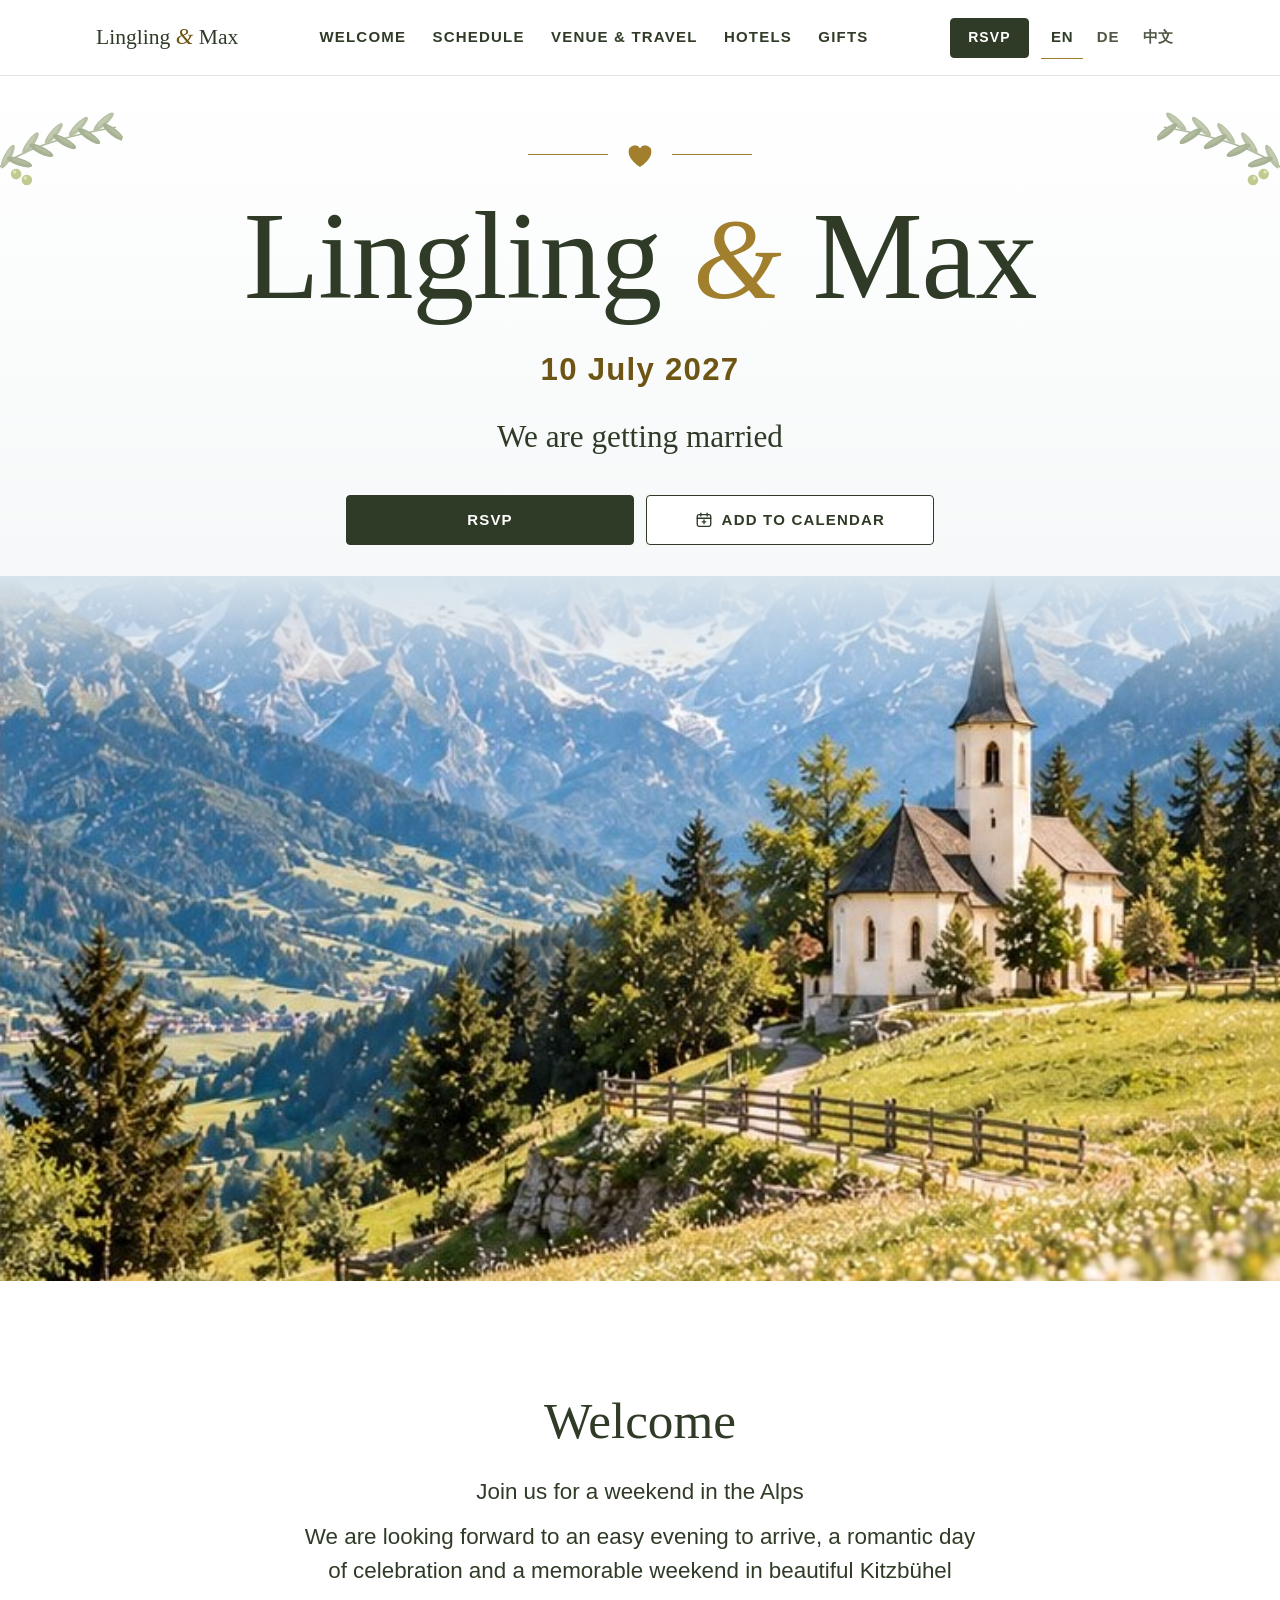
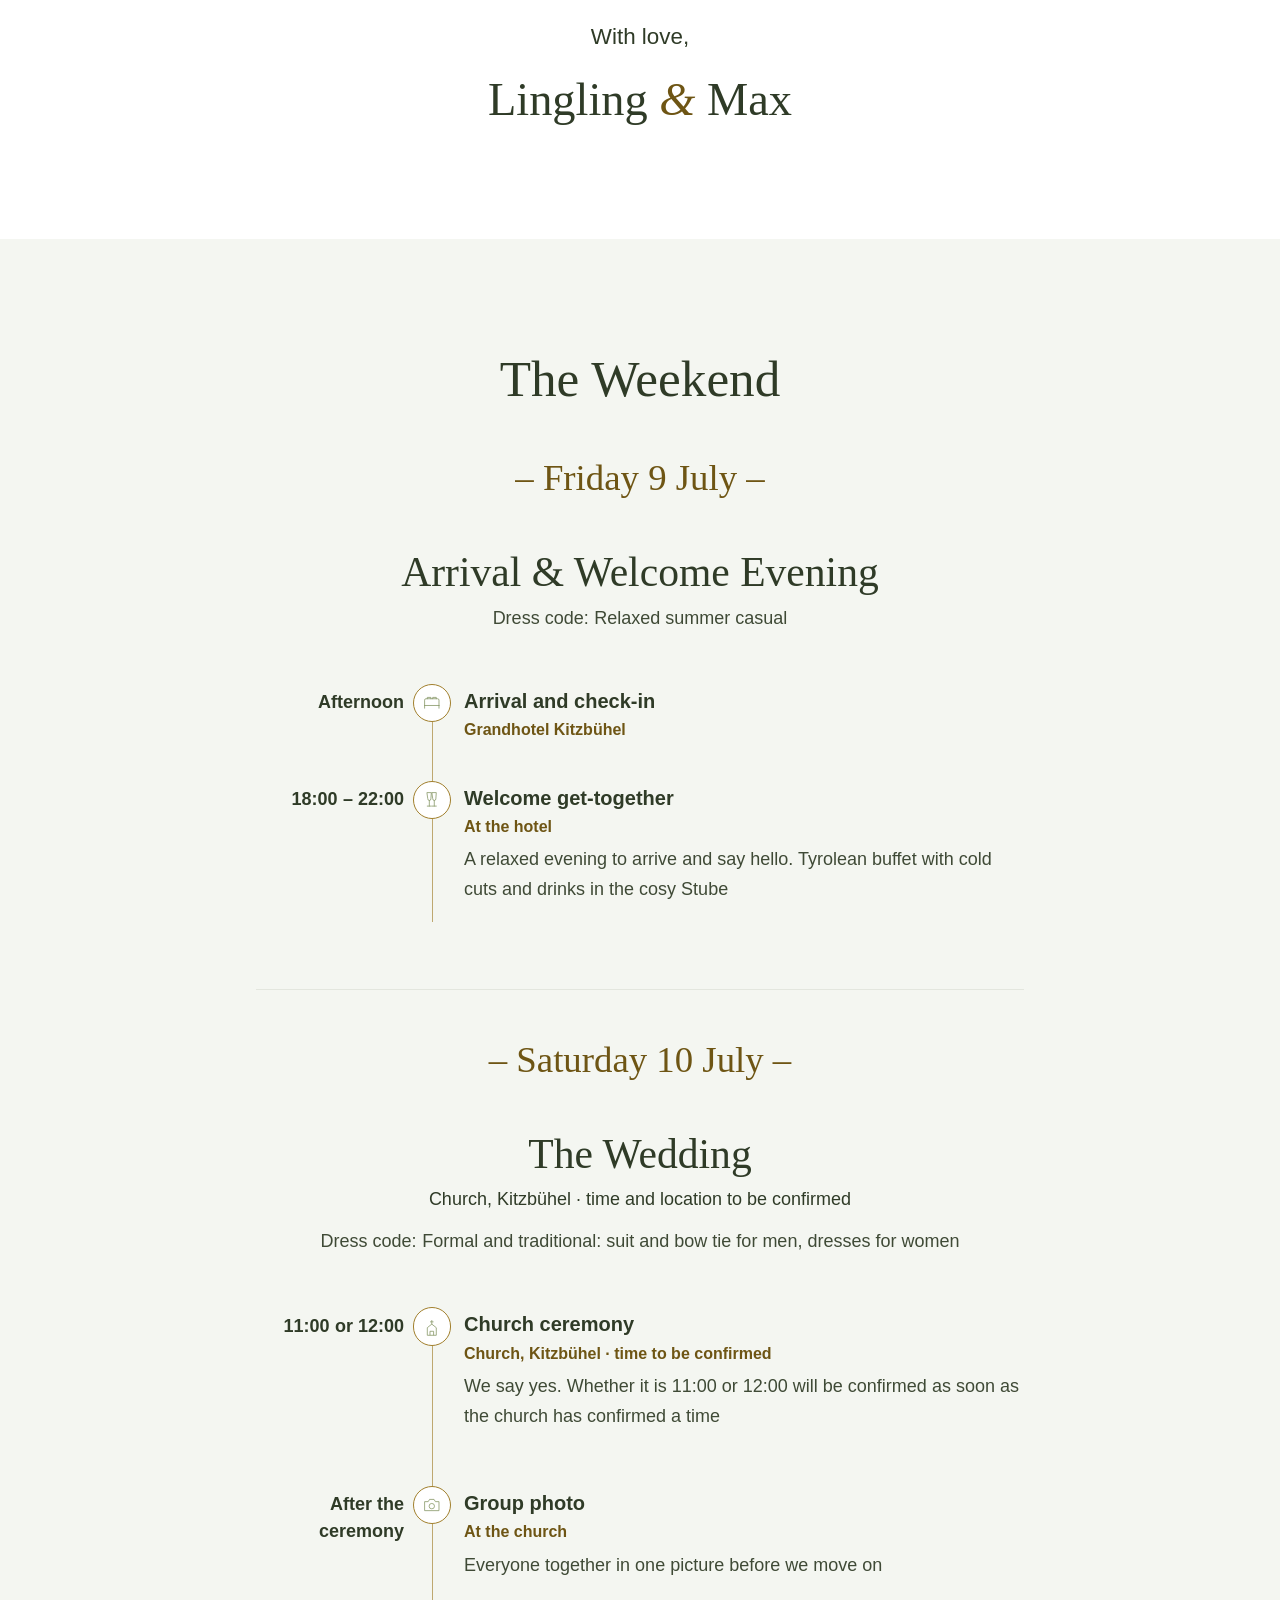
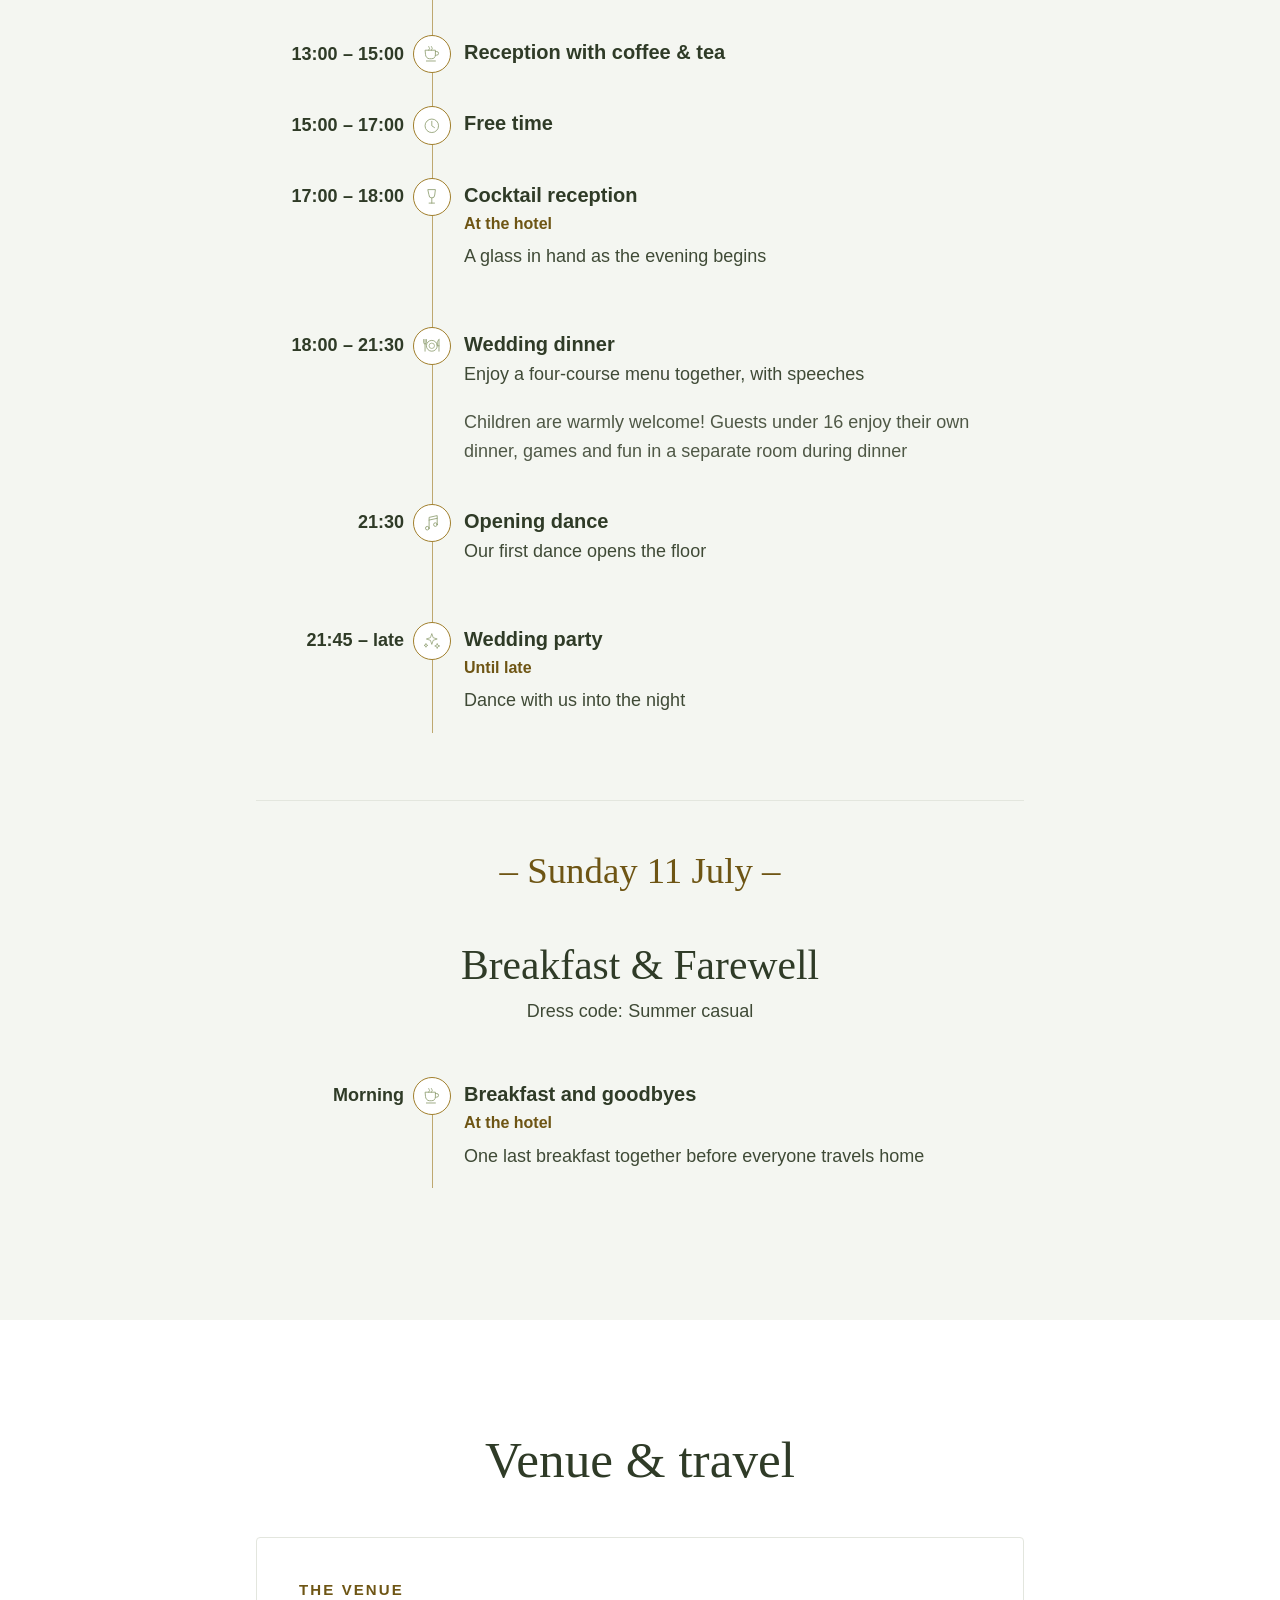
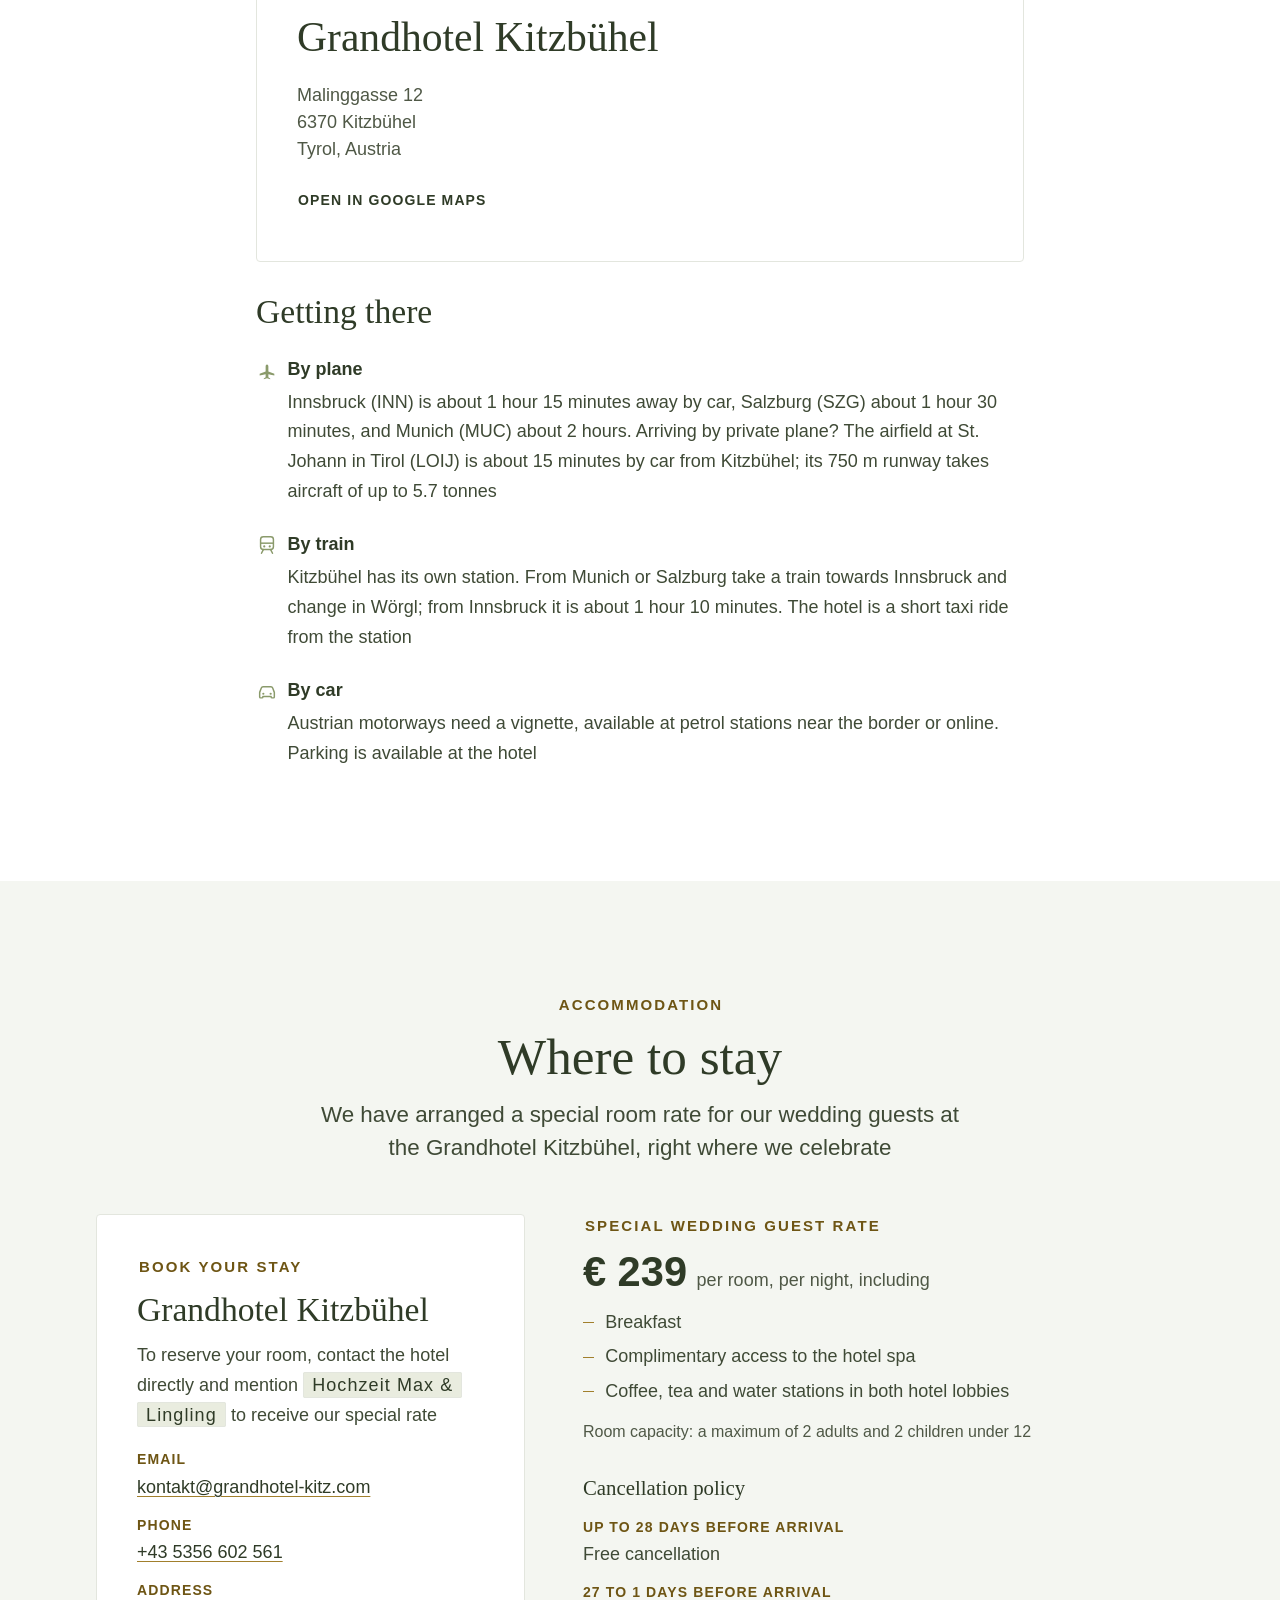
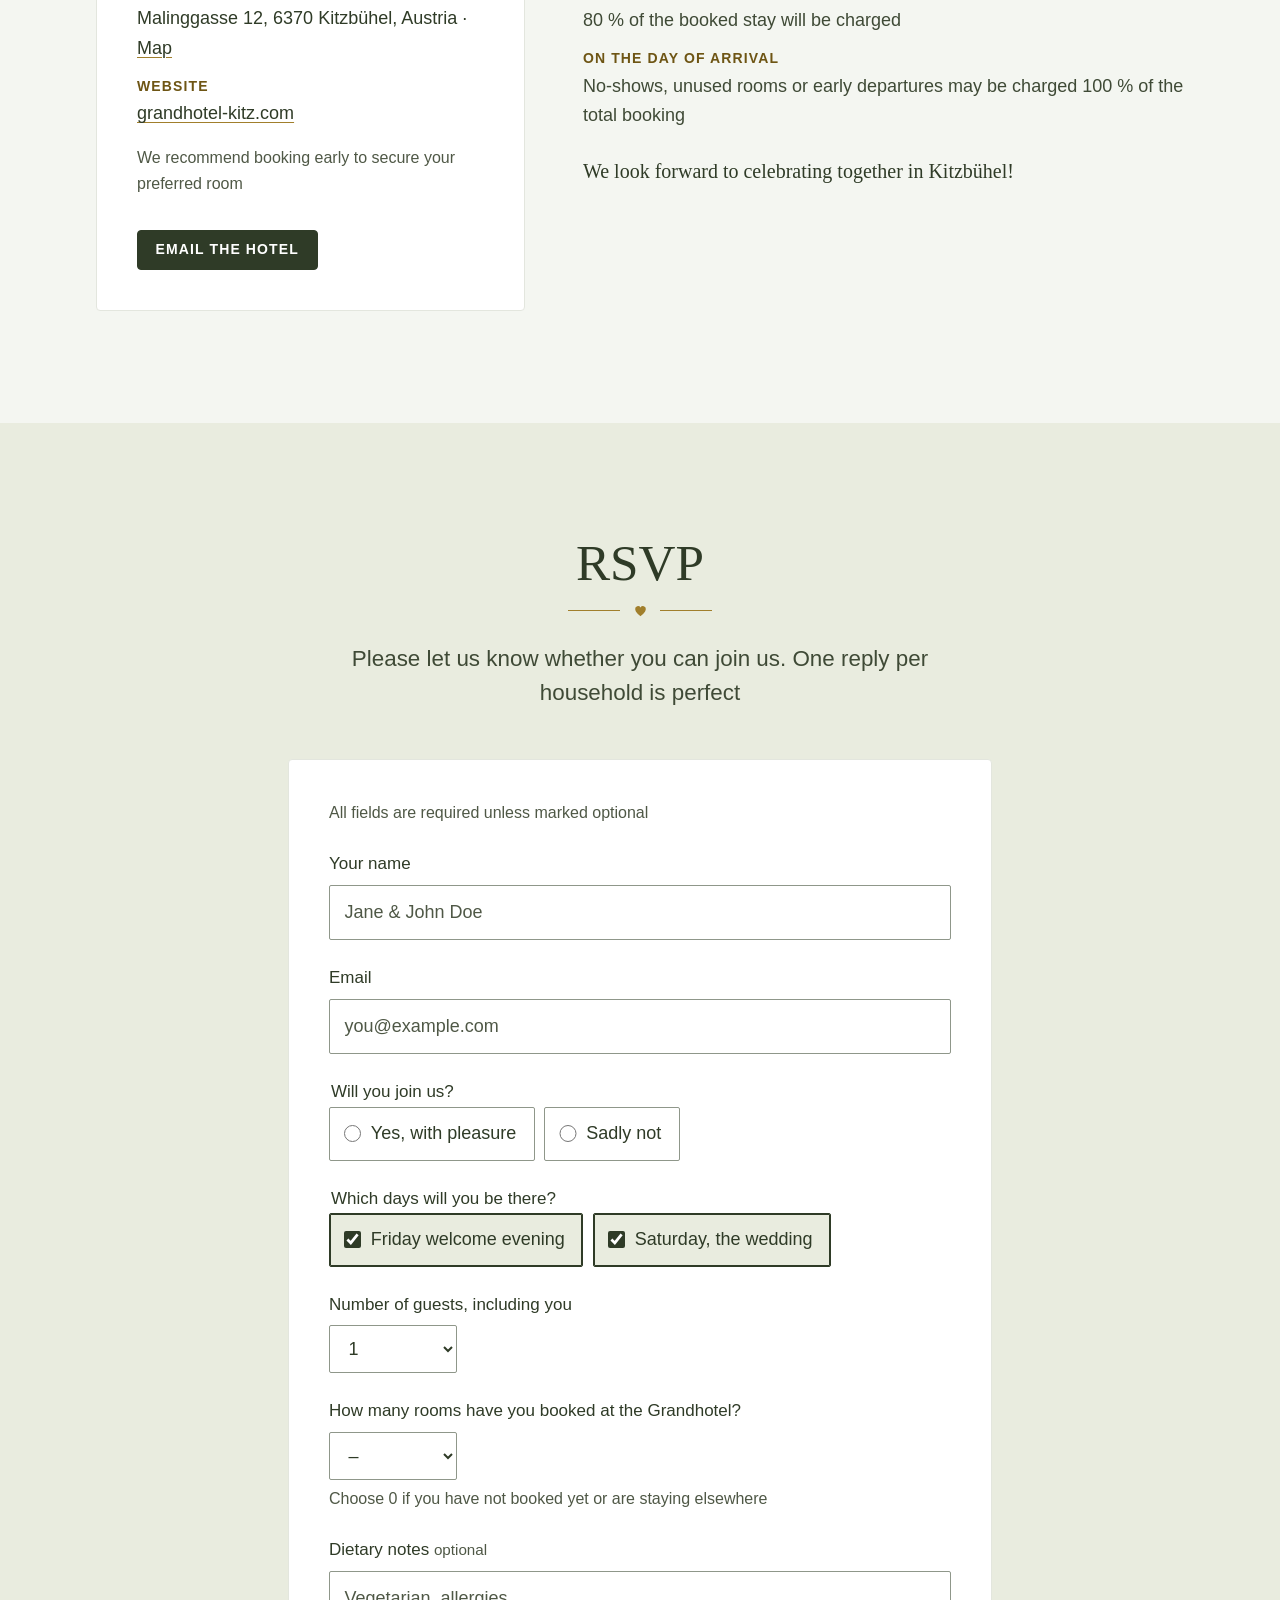
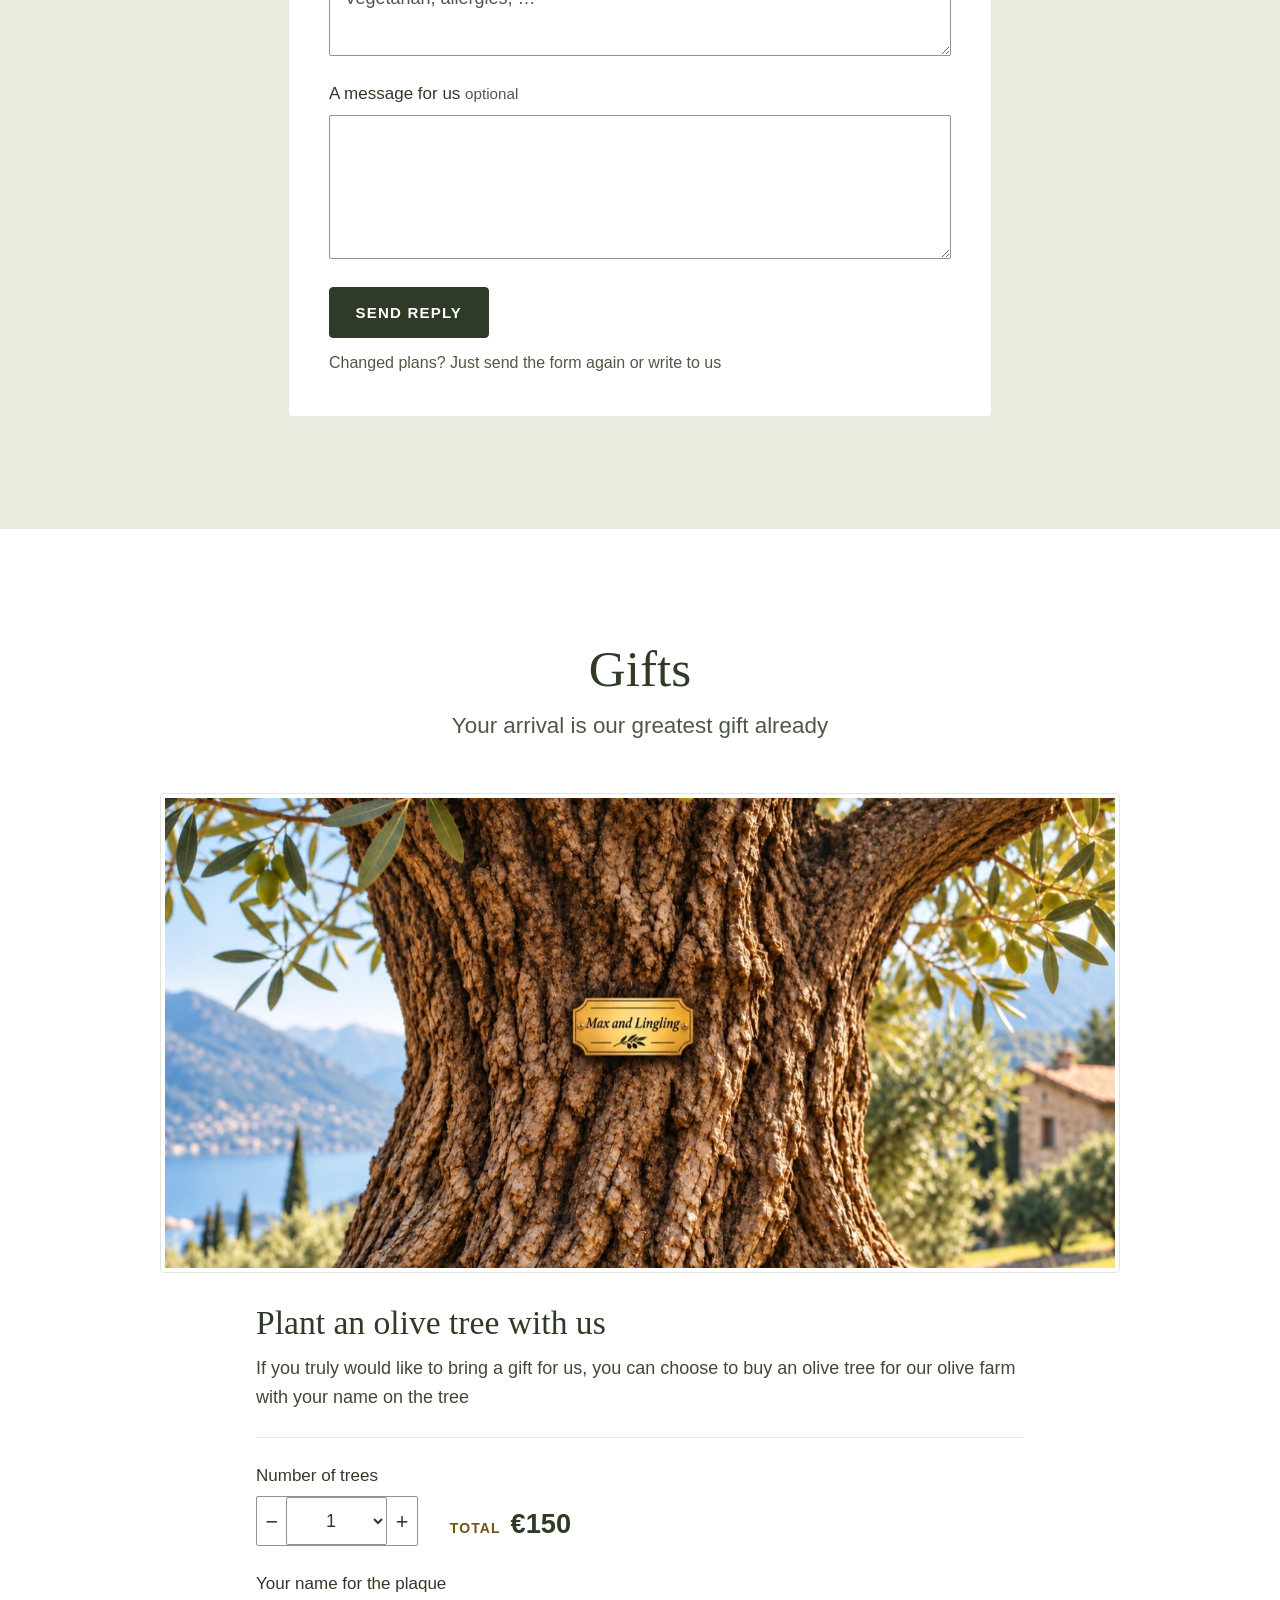
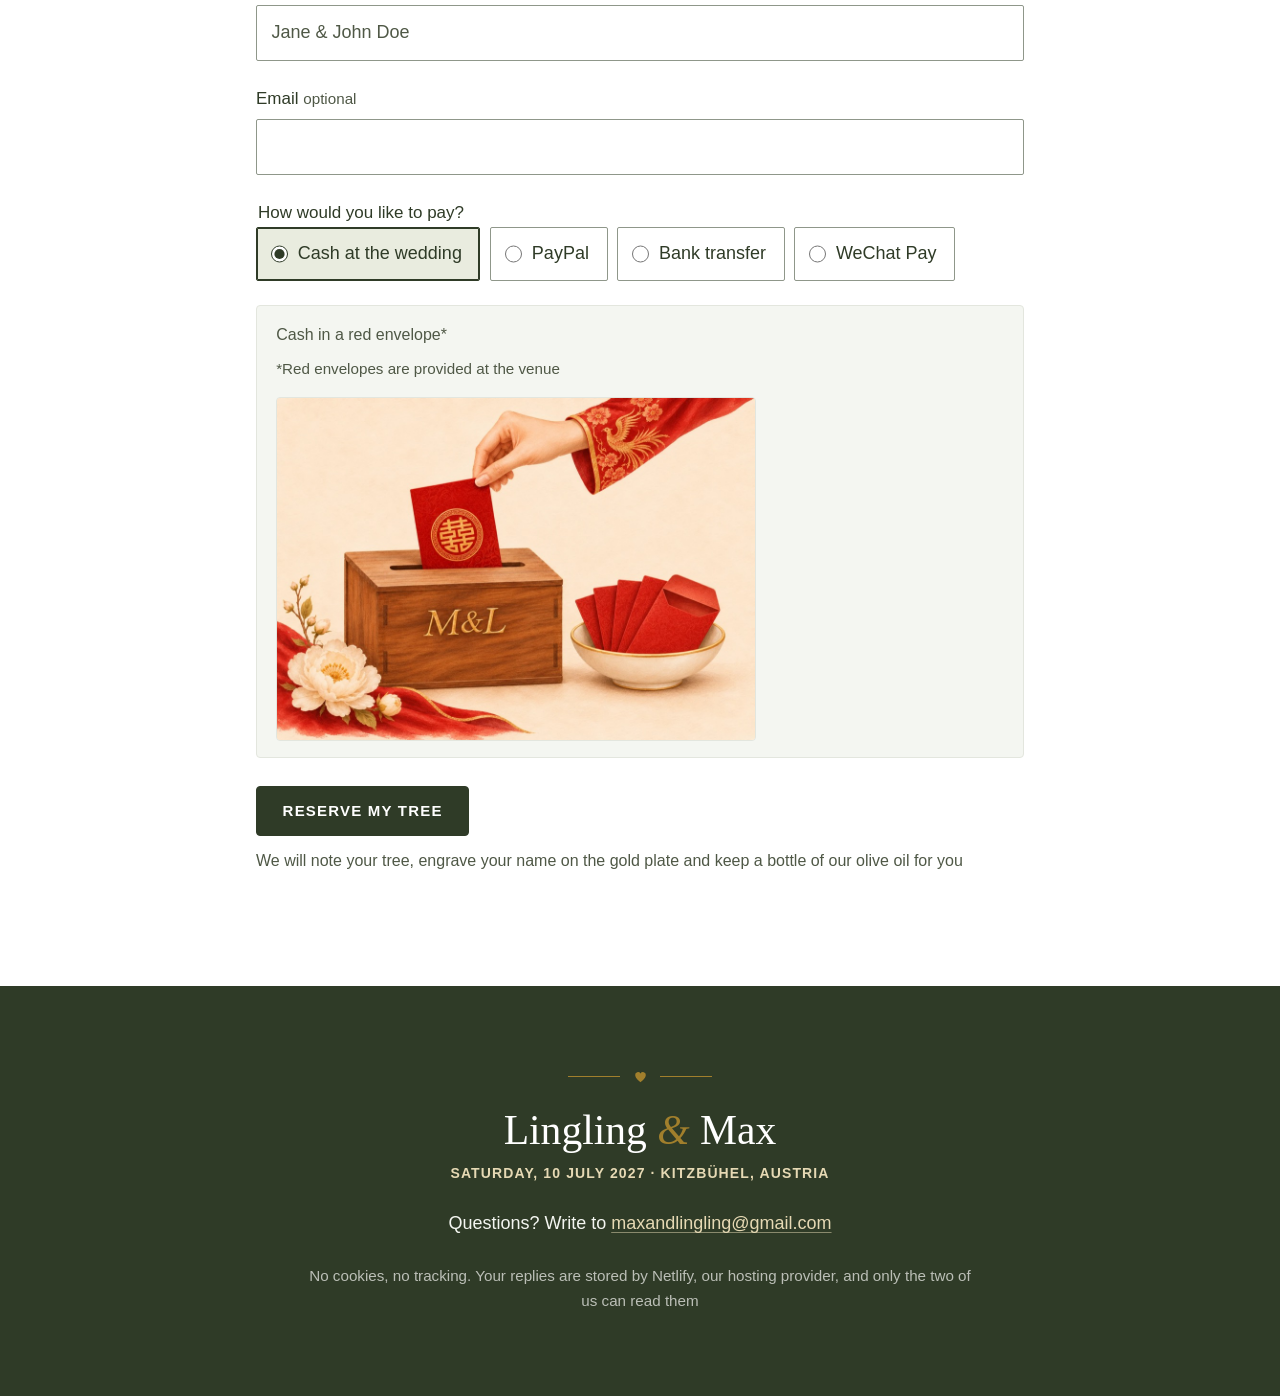
==== index.html @ 98c5de6b "Venue above "Getting there", without its paragraph; hotel website under "Book your stay" The venue c" ====
<!DOCTYPE html>
<html lang="en" class="no-js">
<head>
  <meta charset="utf-8">
  <meta name="viewport" content="width=device-width, initial-scale=1">
  <title>Lingling &amp; Max — Wedding 2027</title>
  <meta name="description" content="Lingling and Max are getting married on Saturday 10 July 2027 in Kitzbühel, Austria. The weekend schedule, travel, hotel, gifts and RSVP.">
  <meta name="color-scheme" content="only light">
  <meta name="theme-color" content="#ffffff">
  <link rel="canonical" href="https://lingling-and-max.netlify.app/">

  <!-- Social previews -->
  <meta property="og:type" content="website">
  <meta property="og:site_name" content="Lingling &amp; Max">
  <meta property="og:title" content="Lingling &amp; Max — Wedding 2027">
  <meta property="og:description" content="We are getting married on Saturday 10 July 2027 in Kitzbühel. Join us for a weekend in the Alps.">
  <meta property="og:url" content="https://lingling-and-max.netlify.app/">
  <meta property="og:image" content="https://lingling-and-max.netlify.app/images/og-image.jpg">
  <meta property="og:image:type" content="image/jpeg">
  <meta property="og:image:width" content="1200">
  <meta property="og:image:height" content="630">
  <meta property="og:image:alt" content="Lingling &amp; Max — 10 July 2027, Kitzbühel">
  <meta property="og:locale" content="en_GB">
  <meta property="og:locale:alternate" content="de_DE">
  <meta name="twitter:card" content="summary_large_image">
  <meta name="twitter:title" content="Lingling &amp; Max — Wedding 2027">
  <meta name="twitter:description" content="We are getting married on Saturday 10 July 2027 in Kitzbühel. Join us for a weekend in the Alps.">
  <meta name="twitter:image" content="https://lingling-and-max.netlify.app/images/og-image.jpg">

  <link rel="icon" href="images/favicon.png" type="image/png" sizes="32x32">
  <link rel="icon" href="images/favicon.svg" type="image/svg+xml">
  <link rel="apple-touch-icon" href="images/apple-touch-icon.png">

  <script src="js/head.js"></script>
  <link rel="stylesheet" href="css/styles.css">
</head>
<body data-page="home">
<!--
  HOW TO EDIT TEXTS
  Every piece of text appears three times: <span lang="en">English</span><span lang="de">Deutsch</span><span lang="zh-Hans">中文</span>
  (or <p lang="en"> / <p lang="de"> / <p lang="zh-Hans"> for whole paragraphs). Edit all three. Only one is shown at a time.
  Things we still need to confirm are marked with PLACEHOLDER comments.
-->

<a class="skip-link" href="#main"><span lang="en">Skip to content</span><span lang="de">Zum Inhalt springen</span><span lang="zh-Hans">跳到正文</span></a>

<header class="site-header" id="top">
  <div class="site-header__inner">
    <a class="brand" href="#top" aria-label="Lingling and Max, back to top" data-aria-label-de="Lingling und Max, zum Seitenanfang" data-aria-label-zh="Lingling 和 Max，回到顶部">Lingling <span class="amp">&amp;</span> Max</a>

    <a class="btn btn--primary btn--small site-header__rsvp" href="#rsvp"><span lang="en">RSVP</span><span lang="de">RSVP</span><span lang="zh-Hans">回复</span></a>

    <div class="lang-toggle js-only" role="group" aria-label="Language / Sprache / 语言">
      <button type="button" class="lang-toggle__btn" data-set-lang="en" aria-pressed="true">EN</button>
      <button type="button" class="lang-toggle__btn" data-set-lang="de" aria-pressed="false">DE</button>
      <button type="button" class="lang-toggle__btn" data-set-lang="zh" aria-pressed="false">中文</button>
    </div>

    <nav class="site-nav" aria-label="Sections" data-aria-label-de="Abschnitte" data-aria-label-zh="页面导航">
      <ul class="site-nav__list">
        <li><a href="#welcome"><span lang="en">Welcome</span><span lang="de">Willkommen</span><span lang="zh-Hans">欢迎</span></a></li>
        <li><a href="#schedule"><span lang="en">Schedule</span><span lang="de">Ablauf</span><span lang="zh-Hans">流程</span></a></li>
        <li><a href="#venue"><span class="site-nav__long"><span lang="en">Venue &amp; travel</span><span lang="de">Ort &amp; Anreise</span><span lang="zh-Hans">地点与交通</span></span><span class="site-nav__short"><span lang="en">Travel</span><span lang="de">Anreise</span><span lang="zh-Hans">交通</span></span></a></li>
        <li><a href="#hotels"><span lang="en">Hotels</span><span lang="de">Hotels</span><span lang="zh-Hans">酒店</span></a></li>
        <li><a href="#gifts"><span lang="en">Gifts</span><span lang="de">Geschenke</span><span lang="zh-Hans">礼物</span></a></li>
      </ul>
    </nav>
  </div>
</header>

<main id="main">

  <!-- ============================== HERO ============================== -->
  <section class="hero" aria-labelledby="hero-names">
    <!-- PLACEHOLDER: images/hero.jpg is cropped from the invitation card. Replace it with the original photo at full resolution (same file name). -->
    <img class="hero__art" src="images/hero.jpg" alt="" width="728" height="666" fetchpriority="high" decoding="async">
    <img class="hero__olive hero__olive--left" src="images/olive.svg" alt="" width="320" height="240" loading="lazy" decoding="async">
    <img class="hero__olive hero__olive--right" src="images/olive.svg" alt="" width="320" height="240" loading="lazy" decoding="async">
    <div class="hero__content">
      <div class="ornament ornament--large ornament--hero" aria-hidden="true"><span></span><svg viewBox="0 0 24 24" width="15" height="15" aria-hidden="true"><path d="M12 21s-8.5-5.4-8.5-11.3A4.6 4.6 0 0 1 12 7a4.6 4.6 0 0 1 8.5 2.7C20.5 15.6 12 21 12 21z" fill="currentColor"/></svg><span></span></div>
      <h1 class="hero__names" id="hero-names">Lingling <span class="amp">&amp;</span> Max</h1>
      <p class="hero__date"><time datetime="2027-07-10T12:00:00+02:00"><span lang="en">10 July 2027</span><span lang="de">10. Juli 2027</span><span lang="zh-Hans">2027年7月10日</span></time></p>
      <p class="hero__headline"><span lang="en">We are getting married</span><span lang="de">Wir heiraten</span><span lang="zh-Hans">我们要结婚啦</span></p>
      <div class="hero__actions">
        <a class="btn btn--primary" href="#rsvp"><span lang="en">RSVP</span><span lang="de">Rückmeldung</span><span lang="zh-Hans">回复邀请</span></a>
        <a class="btn btn--ghost" href="lingling-and-max.ics" download="lingling-and-max.ics" id="add-to-calendar">
          <svg class="btn__icon" aria-hidden="true" viewBox="0 0 20 20" width="18" height="18"><rect x="2.5" y="4" width="15" height="13" rx="2" fill="none" stroke="currentColor" stroke-width="1.5"/><path d="M2.5 8h15M6.5 2.5v3M13.5 2.5v3" stroke="currentColor" stroke-width="1.5" stroke-linecap="round"/><path d="M10 10v4M8 12h4" stroke="currentColor" stroke-width="1.5" stroke-linecap="round"/></svg>
          <span lang="en">Add to calendar</span><span lang="de">In den Kalender</span><span lang="zh-Hans">添加到日历</span>
        </a>
      </div>
    </div>
  </section>

  <!-- ============================== WELCOME ============================== -->
  <section class="section section--welcome" id="welcome" aria-labelledby="welcome-title">
    <div class="container container--narrow center">
      <h2 id="welcome-title"><span lang="en">Welcome</span><span lang="de">Willkommen</span><span lang="zh-Hans">欢迎</span></h2>
      <div class="welcome__text">
        <p class="lead" lang="en">Join us for a weekend in the Alps</p>
        <p class="lead" lang="de">Feiert mit uns ein Wochenende in den Alpen</p>
        <p class="lead" lang="zh-Hans">欢迎来阿尔卑斯山和我们共度周末</p>
        <p class="lead" lang="en">We are looking forward to an easy evening to arrive, a romantic day of celebration and a memorable weekend in beautiful Kitzbühel</p>
        <p class="lead" lang="de">Wir freuen uns auf einen entspannten Abend zum Ankommen, einen romantischen Festtag und ein unvergessliches Wochenende im schönen Kitzbühel</p>
        <p class="lead" lang="zh-Hans">我们期待与大家共度一个轻松的抵达之夜、一个浪漫的庆祝之日，以及在美丽的基茨比厄尔的难忘周末</p>
        <p class="welcome__sign"><span class="welcome__love"><span lang="en">With love,</span><span lang="de">Alles Liebe,</span><span lang="zh-Hans">爱你们的，</span></span> Lingling <span class="amp">&amp;</span> Max</p>
      </div>
    </div>
  </section>

  <!-- ============================== SCHEDULE ============================== -->
  <section class="section section--tint" id="schedule" aria-labelledby="schedule-title">
    <div class="container">
      <div class="section__head center">
        <h2 id="schedule-title"><span lang="en">The Weekend</span><span lang="de">Das Wochenende</span><span lang="zh-Hans">婚礼周末</span></h2>
      </div>

      <div class="days" id="schedule-days">

        <!-- Friday -->
        <article class="day" id="friday">
          <header class="day__head">
            <p class="eyebrow eyebrow--date"><span lang="en">Friday 9 July</span><span lang="de">Freitag, 9. Juli</span><span lang="zh-Hans">7月9日 星期五</span></p>
            <h3 class="day__title"><span lang="en">Arrival & Welcome Evening</span><span lang="de">Ankommen & Willkommensabend</span><span lang="zh-Hans">抵达与欢迎之夜</span></h3>
            <p class="dress"><span class="dress__label"><span lang="en">Dress code</span><span lang="de">Dresscode</span><span lang="zh-Hans">着装</span></span> <span lang="en">Relaxed summer casual</span><span lang="de">Lässig-sommerlich</span><span lang="zh-Hans">轻松的夏日休闲装</span></p>
          </header>
          <ol class="timeline">
            <li class="timeline__item">
              <span class="timeline__time timeline__time--word"><span lang="en">Afternoon</span><span lang="de">Nachmittag</span><span lang="zh-Hans">下午</span></span>
              <div class="timeline__body">
                <h4 class="timeline__title"><span lang="en">Arrival and check-in</span><span lang="de">Ankommen und Einchecken</span><span lang="zh-Hans">抵达与入住</span></h4>
                <p class="timeline__place">Grandhotel Kitzbühel</p>
              </div>
              <span class="timeline__icon" aria-hidden="true"><svg viewBox="0 0 48 48"><path d="M8 30V18a3 3 0 0 1 3-3h26a3 3 0 0 1 3 3v12M8 30h32M8 30v6M40 30v6M14 15v-3h8v3M26 15v-3h8v3" fill="none" stroke="currentColor" stroke-width="1.8" stroke-linecap="round" stroke-linejoin="round"/></svg></span>
            </li>
            <li class="timeline__item">
              <span class="timeline__when"><time class="timeline__time" datetime="2027-07-09T18:00:00+02:00">18:00</time><span class="timeline__until">– 22:00</span></span>
              <div class="timeline__body">
                <h4 class="timeline__title"><span lang="en">Welcome get-together</span><span lang="de">Get-together zur Begrüßung</span><span lang="zh-Hans">欢迎聚会</span></h4>
                <p class="timeline__place"><span lang="en">At the hotel</span><span lang="de">Im Hotel</span><span lang="zh-Hans">在酒店</span></p>
                <p lang="en">A relaxed evening to arrive and say hello. Tyrolean buffet with cold cuts and drinks in the cosy Stube</p>
                <p lang="de">Ein entspannter Abend zum Ankommen und Hallo sagen. Tiroler Buffet mit Aufschnitt und Getränken in der gemütlichen Stube</p>
                <p lang="zh-Hans">一个轻松的夜晚，抵达后互相问候。在温馨的传统木屋餐厅（Stube）享用蒂罗尔自助餐、冷切肉和饮品</p>
              </div>
              <span class="timeline__icon" aria-hidden="true"><svg viewBox="0 0 48 48"><path d="M14 8h9l-1 14a3.5 3.5 0 0 1-7 0zM18.5 25.5V38M14 38h9M25 8h9l-1 14a3.5 3.5 0 0 1-7 0zM29.5 25.5V38M25 38h9" fill="none" stroke="currentColor" stroke-width="1.8" stroke-linejoin="round" stroke-linecap="round"/></svg></span>
            </li>
          </ol>
        </article>

        <!-- Saturday — PLACEHOLDER: the church still has to confirm 11:00 or 12:00; the church name and where coffee & tea takes place are still open -->
        <article class="day" id="saturday">
          <header class="day__head">
            <p class="eyebrow eyebrow--date"><span lang="en">Saturday 10 July</span><span lang="de">Samstag, 10. Juli</span><span lang="zh-Hans">7月10日 星期六</span></p>
            <h3 class="day__title"><span lang="en">The Wedding</span><span lang="de">Die Hochzeit</span><span lang="zh-Hans">婚礼</span></h3>
            <p class="day__meta">
              <span class="day__time"><span lang="en">Church, Kitzbühel · time and location to be confirmed</span><span lang="de">Kirche, Kitzbühel · Uhrzeit und Ort werden noch bestätigt</span><span lang="zh-Hans">基茨比厄尔教堂 · 时间和地点待确认</span></span>
            </p>
            <p class="dress"><span class="dress__label"><span lang="en">Dress code</span><span lang="de">Dresscode</span><span lang="zh-Hans">着装</span></span> <span lang="en">Formal and traditional: suit and bow tie for men, dresses for women</span><span lang="de">Festlich und traditionell: Anzug und Fliege für die Herren, Kleider für die Damen</span><span lang="zh-Hans">正式传统：男士西装配领结，女士穿礼服裙</span></p>
          </header>
          <ol class="timeline">
            <li class="timeline__item">
              <span class="timeline__when"><time class="timeline__time" datetime="2027-07-10T11:00:00+02:00">11:00</time><span class="timeline__until"><span lang="en">or 12:00</span><span lang="de">oder 12:00</span><span lang="zh-Hans">或 12:00</span></span></span>
              <div class="timeline__body">
                <h4 class="timeline__title"><span lang="en">Church ceremony</span><span lang="de">Kirchliche Trauung</span><span lang="zh-Hans">教堂婚礼仪式</span></h4>
                <p class="timeline__place"><span lang="en">Church, Kitzbühel · time to be confirmed</span><span lang="de">Kirche, Kitzbühel · Uhrzeit wird noch bestätigt</span><span lang="zh-Hans">基茨比厄尔教堂 · 时间待确认</span></p>
                <p lang="en">We say yes. Whether it is 11:00 or 12:00 will be confirmed as soon as the church has confirmed a time</p>
                <p lang="de">Wir sagen Ja. Ob um 11:00 oder 12:00 Uhr, sagen wir euch, sobald die Kirche eine Uhrzeit bestätigt hat</p>
                <p lang="zh-Hans">我们说“我愿意”。具体是 11:00 还是 12:00，待教堂确认时间后即刻告知</p>
              </div>
              <span class="timeline__icon" aria-hidden="true"><svg viewBox="0 0 48 48"><path d="M14 42V26l10-8 10 8v16zM20 42v-8h8v8M24 10v8M21 13h6" fill="none" stroke="currentColor" stroke-width="1.8" stroke-linejoin="round" stroke-linecap="round"/></svg></span>
            </li>
            <li class="timeline__item">
              <span class="timeline__time timeline__time--word"><span lang="en">After the ceremony</span><span lang="de">Nach der Trauung</span><span lang="zh-Hans">仪式后</span></span>
              <div class="timeline__body">
                <h4 class="timeline__title"><span lang="en">Group photo</span><span lang="de">Gruppenfoto</span><span lang="zh-Hans">合影</span></h4>
                <p class="timeline__place"><span lang="en">At the church</span><span lang="de">An der Kirche</span><span lang="zh-Hans">教堂前</span></p>
                <p lang="en">Everyone together in one picture before we move on</p>
                <p lang="de">Alle zusammen auf einem Bild, bevor es weitergeht</p>
                <p lang="zh-Hans">大家一起合影留念，然后继续接下来的安排</p>
              </div>
              <span class="timeline__icon" aria-hidden="true"><svg viewBox="0 0 48 48"><path d="M8 17h8l3-5h10l3 5h8v20H8z" fill="none" stroke="currentColor" stroke-width="1.8" stroke-linejoin="round"/><circle cx="24" cy="27" r="6" fill="none" stroke="currentColor" stroke-width="1.8"/></svg></span>
            </li>
            <li class="timeline__item">
              <span class="timeline__when"><time class="timeline__time" datetime="2027-07-10T13:00:00+02:00">13:00</time><span class="timeline__until">– 15:00</span></span>
              <div class="timeline__body">
                <h4 class="timeline__title"><span lang="en">Reception with coffee &amp; tea</span><span lang="de">Empfang mit Kaffee &amp; Tee</span><span lang="zh-Hans">咖啡与茶招待会</span></h4>
              </div>
              <span class="timeline__icon" aria-hidden="true"><svg viewBox="0 0 48 48"><path d="M10 16h22v10a9 9 0 0 1-9 9h-4a9 9 0 0 1-9-9zM32 19h3a4 4 0 0 1 0 8h-3M12 40h20M17 8c0 2 2 2 2 4s-2 2-2 4M23 8c0 2 2 2 2 4s-2 2-2 4" fill="none" stroke="currentColor" stroke-width="1.8" stroke-linecap="round" stroke-linejoin="round"/></svg></span>
            </li>
            <li class="timeline__item">
              <span class="timeline__when"><time class="timeline__time" datetime="2027-07-10T15:00:00+02:00">15:00</time><span class="timeline__until">– 17:00</span></span>
              <div class="timeline__body">
                <h4 class="timeline__title"><span lang="en">Free time</span><span lang="de">Freie Zeit</span><span lang="zh-Hans">自由活动</span></h4>
              </div>
              <span class="timeline__icon" aria-hidden="true"><svg viewBox="0 0 48 48"><circle cx="24" cy="24" r="15" fill="none" stroke="currentColor" stroke-width="1.8"/><path d="M24 14v10l6 4" fill="none" stroke="currentColor" stroke-width="1.8" stroke-linecap="round" stroke-linejoin="round"/></svg></span>
            </li>
            <li class="timeline__item">
              <span class="timeline__when"><time class="timeline__time" datetime="2027-07-10T17:00:00+02:00">17:00</time><span class="timeline__until">– 18:00</span></span>
              <div class="timeline__body">
                <h4 class="timeline__title"><span lang="en">Cocktail reception</span><span lang="de">Cocktailempfang</span><span lang="zh-Hans">鸡尾酒会</span></h4>
                <p class="timeline__place"><span lang="en">At the hotel</span><span lang="de">Im Hotel</span><span lang="zh-Hans">在酒店</span></p>
                <p lang="en">A glass in hand as the evening begins</p>
                <p lang="de">Ein Glas in der Hand, während der Abend beginnt</p>
                <p lang="zh-Hans">举杯开启夜晚</p>
              </div>
              <span class="timeline__icon" aria-hidden="true"><svg viewBox="0 0 48 48"><path d="M16 8h16l-1.5 12a6.5 6.5 0 0 1-13 0zM24 27v11M18 38h12" fill="none" stroke="currentColor" stroke-width="1.8" stroke-linejoin="round" stroke-linecap="round"/></svg></span>
            </li>
            <li class="timeline__item">
              <span class="timeline__when"><time class="timeline__time" datetime="2027-07-10T18:00:00+02:00">18:00</time><span class="timeline__until">– 21:30</span></span>
              <div class="timeline__body">
                <h4 class="timeline__title"><span lang="en">Wedding dinner</span><span lang="de">Hochzeitsessen</span><span lang="zh-Hans">婚宴</span></h4>
                <p lang="en">Enjoy a four-course menu together, with speeches</p>
                <p lang="de">Gemeinsam genießen wir ein Vier-Gänge-Menü, dazu gibt es Reden</p>
                <p lang="zh-Hans">一同享用四道菜的晚宴，席间有致辞</p>
                <p class="note"><span lang="en">Children are warmly welcome! Guests under 16 enjoy their own dinner, games and fun in a separate room during dinner</span><span lang="de">Kinder sind herzlich willkommen! Gäste unter 16 bekommen während des Abendessens ihr eigenes Essen, Spiele und Spaß in einem separaten Raum</span><span lang="zh-Hans">热烈欢迎孩子们！16 岁以下的小宾客在晚宴期间将在单独的房间享用自己的晚餐、游戏和乐趣</span></p>
              </div>
              <span class="timeline__icon" aria-hidden="true"><svg viewBox="0 0 48 48"><circle cx="24" cy="24" r="12" fill="none" stroke="currentColor" stroke-width="1.8"/><circle cx="24" cy="24" r="6" fill="none" stroke="currentColor" stroke-width="1.5"/><path d="M9 10v26M6 10v7a3 3 0 0 0 6 0v-7M40 10v26M40 10c-3 2-4 6-4 10v4h4" fill="none" stroke="currentColor" stroke-width="1.8" stroke-linecap="round" stroke-linejoin="round"/></svg></span>
            </li>
            <li class="timeline__item">
              <time class="timeline__time" datetime="2027-07-10T21:30:00+02:00">21:30</time>
              <div class="timeline__body">
                <h4 class="timeline__title"><span lang="en">Opening dance</span><span lang="de">Eröffnungstanz</span><span lang="zh-Hans">开场舞</span></h4>
                <p lang="en">Our first dance opens the floor</p>
                <p lang="de">Unser erster Tanz eröffnet die Tanzfläche</p>
                <p lang="zh-Hans">我们的第一支舞拉开舞池的序幕</p>
              </div>
              <span class="timeline__icon" aria-hidden="true"><svg viewBox="0 0 48 48"><path d="M18 36a4 4 0 1 1-8 0 4 4 0 0 1 8 0zM18 36V12l18-4v20M36 28a4 4 0 1 1-8 0 4 4 0 0 1 8 0zM18 18l18-4" fill="none" stroke="currentColor" stroke-width="1.8" stroke-linejoin="round" stroke-linecap="round"/></svg></span>
            </li>
            <li class="timeline__item">
              <span class="timeline__when"><time class="timeline__time" datetime="2027-07-10T21:45:00+02:00">21:45</time><span class="timeline__until"><span lang="en">– late</span><span lang="de">– bis spät</span><span lang="zh-Hans">– 深夜</span></span></span>
              <div class="timeline__body">
                <h4 class="timeline__title"><span lang="en">Wedding party</span><span lang="de">Hochzeitsparty</span><span lang="zh-Hans">婚礼派对</span></h4>
                <p class="timeline__place"><span lang="en">Until late</span><span lang="de">Bis spät in die Nacht</span><span lang="zh-Hans">直到深夜</span></p>
                <p lang="en">Dance with us into the night</p>
                <p lang="de">Tanzt mit uns in die Nacht</p>
                <p lang="zh-Hans">和我们一起跳到深夜</p>
              </div>
              <span class="timeline__icon" aria-hidden="true"><svg viewBox="0 0 48 48"><path d="M24 8l3 9 9 3-9 3-3 9-3-9-9-3 9-3zM36 30l1.5 4 4 1.5-4 1.5-1.5 4-1.5-4-4-1.5 4-1.5zM11 30l1.2 3 3 1.2-3 1.2-1.2 3-1.2-3-3-1.2 3-1.2z" fill="none" stroke="currentColor" stroke-width="1.6" stroke-linejoin="round"/></svg></span>
            </li>
          </ol>
        </article>

        <!-- Sunday -->
        <article class="day" id="sunday">
          <header class="day__head">
            <p class="eyebrow eyebrow--date"><span lang="en">Sunday 11 July</span><span lang="de">Sonntag, 11. Juli</span><span lang="zh-Hans">7月11日 星期日</span></p>
            <h3 class="day__title"><span lang="en">Breakfast & Farewell</span><span lang="de">Frühstück & Abschied</span><span lang="zh-Hans">早餐与告别</span></h3>
            <p class="dress"><span class="dress__label"><span lang="en">Dress code</span><span lang="de">Dresscode</span><span lang="zh-Hans">着装</span></span> <span lang="en">Summer casual</span><span lang="de">Sommerlich-lässig</span><span lang="zh-Hans">夏日休闲装</span></p>
          </header>
          <ol class="timeline">
            <li class="timeline__item">
              <span class="timeline__time timeline__time--word"><span lang="en">Morning</span><span lang="de">Vormittag</span><span lang="zh-Hans">上午</span></span>
              <div class="timeline__body">
                <h4 class="timeline__title"><span lang="en">Breakfast and goodbyes</span><span lang="de">Frühstück und Abschied</span><span lang="zh-Hans">早餐与道别</span></h4>
                <p class="timeline__place"><span lang="en">At the hotel</span><span lang="de">Im Hotel</span><span lang="zh-Hans">在酒店</span></p>
                <p lang="en">One last breakfast together before everyone travels home</p>
                <p lang="de">Ein letztes gemeinsames Frühstück, bevor alle nach Hause fahren</p>
                <p lang="zh-Hans">大家各自踏上归途前，最后一次共进早餐</p>
              </div>
              <span class="timeline__icon" aria-hidden="true"><svg viewBox="0 0 48 48"><path d="M10 16h22v10a9 9 0 0 1-9 9h-4a9 9 0 0 1-9-9zM32 19h3a4 4 0 0 1 0 8h-3M12 40h20M17 8c0 2 2 2 2 4s-2 2-2 4M23 8c0 2 2 2 2 4s-2 2-2 4" fill="none" stroke="currentColor" stroke-width="1.8" stroke-linecap="round" stroke-linejoin="round"/></svg></span>
            </li>
          </ol>
        </article>
      </div>
    </div>
  </section>

  <!-- ============================== VENUE & TRAVEL ============================== -->
  <section class="section section--venue" id="venue" aria-labelledby="venue-title">
    <div class="container">
      <div class="section__head center">
        <h2 id="venue-title"><span lang="en">Venue &amp; travel</span><span lang="de">Ort &amp; Anreise</span><span lang="zh-Hans">地点与交通</span></h2>
      </div>

      <div class="venue">
        <div class="venue__card panel">
          <p class="eyebrow"><span lang="en">The venue</span><span lang="de">Der Ort</span><span lang="zh-Hans">婚礼地点</span></p>
          <h3 class="venue__name">Grandhotel Kitzbühel</h3>
          <p class="address">Malinggasse 12<br>6370 Kitzbühel<br><span lang="en">Tyrol, Austria</span><span lang="de">Tirol, Österreich</span><span lang="zh-Hans">奥地利蒂罗尔州</span></p>
          <p class="venue__links">
            <a class="btn btn--small" href="https://www.google.com/maps/search/?api=1&amp;query=Grandhotel+Kitzb%C3%BChel%2C+Malinggasse+12%2C+6370+Kitzb%C3%BChel" target="_blank" rel="noopener"><span lang="en">Open in Google Maps</span><span lang="de">In Google Maps öffnen</span><span lang="zh-Hans">在 Google 地图中打开</span></a>
          </p>
        </div>

        <div class="travel">
          <h3 class="travel__title"><span lang="en">Getting there</span><span lang="de">Anreise</span><span lang="zh-Hans">如何抵达</span></h3>
          <!-- PLACEHOLDER: travel times are approximate; parking still to be confirmed -->
          <dl class="travel__list">
            <div class="travel__item">
              <dt><svg class="travel__icon" aria-hidden="true" viewBox="0 0 24 24" width="22" height="22"><path d="M10.5 13.5 4 16v2l6.5-1.5V20l-2 1.2V22l3.5-1 3.5 1v-.8l-2-1.2v-3.5L20 18v-2l-6.5-2.5V8.2c0-1.3-.6-2.2-1.5-2.2s-1.5.9-1.5 2.2z" fill="currentColor"/></svg><span lang="en">By plane</span><span lang="de">Mit dem Flugzeug</span><span lang="zh-Hans">乘飞机</span></dt>
              <dd><span lang="en">Innsbruck (INN) is about 1 hour 15 minutes away by car, Salzburg (SZG) about 1 hour 30 minutes, and Munich (MUC) about 2 hours. Arriving by private plane? The airfield at St. Johann in Tirol (LOIJ) is about 15 minutes by car from Kitzbühel; its 750 m runway takes aircraft of up to 5.7 tonnes</span><span lang="de">Innsbruck (INN) liegt etwa 1 Stunde 15 Minuten mit dem Auto entfernt, Salzburg (SZG) etwa 1 Stunde 30 Minuten und München (MUC) etwa 2 Stunden. Ihr kommt mit dem Privatflugzeug? Der Flugplatz St. Johann in Tirol (LOIJ) liegt etwa 15 Minuten mit dem Auto von Kitzbühel entfernt; die 750 m lange Piste ist für Flugzeuge bis 5,7 Tonnen zugelassen</span><span lang="zh-Hans">因斯布鲁克机场（INN）驾车约 1 小时 15 分钟，萨尔茨堡机场（SZG）约 1 小时 30 分钟，慕尼黑机场（MUC）约 2 小时。乘私人飞机前来？圣约翰蒂罗尔机场（St. Johann in Tirol，LOIJ）距基茨比厄尔约 15 分钟车程；跑道长 750 米，可起降 5.7 吨以下的飞机</span></dd>
            </div>
            <div class="travel__item">
              <dt><svg class="travel__icon" aria-hidden="true" viewBox="0 0 24 24" width="22" height="22"><rect x="5" y="3" width="14" height="14" rx="3" fill="none" stroke="currentColor" stroke-width="1.6"/><path d="M5 10h14" stroke="currentColor" stroke-width="1.6"/><circle cx="9" cy="13.5" r="1.2" fill="currentColor"/><circle cx="15" cy="13.5" r="1.2" fill="currentColor"/><path d="M8 17l-2 4M16 17l2 4" stroke="currentColor" stroke-width="1.6" stroke-linecap="round"/></svg><span lang="en">By train</span><span lang="de">Mit der Bahn</span><span lang="zh-Hans">乘火车</span></dt>
              <dd><span lang="en">Kitzbühel has its own station. From Munich or Salzburg take a train towards Innsbruck and change in Wörgl; from Innsbruck it is about 1 hour 10 minutes. The hotel is a short taxi ride from the station</span><span lang="de">Kitzbühel hat einen eigenen Bahnhof. Von München oder Salzburg mit dem Zug Richtung Innsbruck und in Wörgl umsteigen; von Innsbruck sind es etwa 1 Stunde 10 Minuten. Vom Bahnhof ist das Hotel eine kurze Taxifahrt entfernt</span><span lang="zh-Hans">基茨比厄尔有自己的火车站。从慕尼黑或萨尔茨堡乘坐开往因斯布鲁克方向的火车，在沃格尔（Wörgl）换乘；从因斯布鲁克出发约 1 小时 10 分钟。从车站到酒店乘出租车只需几分钟</span></dd>
            </div>
            <div class="travel__item">
              <dt><svg class="travel__icon" aria-hidden="true" viewBox="0 0 24 24" width="22" height="22"><path d="M4 13.5 5.8 8.6A2 2 0 0 1 7.7 7.3h8.6a2 2 0 0 1 1.9 1.3L20 13.5v5a1 1 0 0 1-1 1h-1.5a1 1 0 0 1-1-1V18h-9v.5a1 1 0 0 1-1 1H5a1 1 0 0 1-1-1z" fill="none" stroke="currentColor" stroke-width="1.6" stroke-linejoin="round"/><circle cx="8" cy="15" r="1.2" fill="currentColor"/><circle cx="16" cy="15" r="1.2" fill="currentColor"/></svg><span lang="en">By car</span><span lang="de">Mit dem Auto</span><span lang="zh-Hans">自驾</span></dt>
              <dd><span lang="en">Austrian motorways need a vignette, available at petrol stations near the border or online. Parking is available at the hotel</span><span lang="de">Für Österreichs Autobahnen braucht ihr eine Vignette, erhältlich an Tankstellen nahe der Grenze oder online. Parkplätze gibt es am Hotel</span><span lang="zh-Hans">在奥地利高速公路行驶需要购买高速通行贴（Vignette），可在边境附近的加油站或网上购买。酒店提供停车位</span></dd>
            </div>
          </dl>
        </div>
      </div>
    </div>
  </section>

  <!-- ============================== HOTELS ============================== -->
  <section class="section section--tint" id="hotels" aria-labelledby="hotels-title">
    <div class="container">
      <div class="section__head center">
        <p class="eyebrow"><span lang="en">Accommodation</span><span lang="de">Unterkunft</span><span lang="zh-Hans">住宿</span></p>
        <h2 id="hotels-title"><span lang="en">Where to stay</span><span lang="de">Übernachten</span><span lang="zh-Hans">住宿安排</span></h2>
        <p class="lead" lang="en">We have arranged a special room rate for our wedding guests at the Grandhotel Kitzbühel, right where we celebrate</p>
        <p class="lead" lang="de">Für unsere Hochzeitsgäste haben wir im Grandhotel Kitzbühel einen Sonderpreis vereinbart – genau dort, wo wir feiern</p>
        <p class="lead" lang="zh-Hans">我们为婚礼宾客在 Grandhotel Kitzbühel 安排了特别房价，就在我们庆祝的地方</p>
      </div>

      <div class="stay">
        <div class="stay__book panel">
          <p class="eyebrow"><span lang="en">Book your stay</span><span lang="de">Zimmer buchen</span><span lang="zh-Hans">预订房间</span></p>
          <h3 class="stay__title">Grandhotel Kitzbühel</h3>
          <p lang="en">To reserve your room, contact the hotel directly and mention <span class="stay__code">Hochzeit Max &amp; Lingling</span> to receive our special rate</p>
          <p lang="de">Für eure Reservierung wendet euch bitte direkt an das Hotel und nennt das Stichwort <span class="stay__code">Hochzeit Max &amp; Lingling</span>, um unseren Sonderpreis zu erhalten</p>
          <p lang="zh-Hans">请直接联系酒店预订房间，并注明 <span class="stay__code">Hochzeit Max &amp; Lingling</span>（Max 与 Lingling 的婚礼），即可享受我们的特别房价</p>
          <dl class="stay__list">
            <div class="stay__row">
              <dt><span lang="en">Email</span><span lang="de">E-Mail</span><span lang="zh-Hans">电子邮件</span></dt>
              <dd><a href="mailto:kontakt@grandhotel-kitz.com?subject=Hochzeit%20Max%20%26%20Lingling">kontakt@grandhotel-kitz.com</a></dd>
            </div>
            <div class="stay__row">
              <dt><span lang="en">Phone</span><span lang="de">Telefon</span><span lang="zh-Hans">电话</span></dt>
              <dd><a href="tel:+435356602561">+43 5356 602 561</a></dd>
            </div>
            <div class="stay__row">
              <dt><span lang="en">Address</span><span lang="de">Adresse</span><span lang="zh-Hans">地址</span></dt>
              <dd>Malinggasse 12, 6370 Kitzbühel<span lang="en">, Austria</span><span lang="de">, Österreich</span><span lang="zh-Hans">，奥地利</span> · <a href="https://www.google.com/maps/search/?api=1&amp;query=Grandhotel+Kitzb%C3%BChel%2C+Malinggasse+12%2C+6370+Kitzb%C3%BChel" target="_blank" rel="noopener"><span lang="en">Map</span><span lang="de">Karte</span><span lang="zh-Hans">地图</span></a></dd>
            </div>
            <div class="stay__row">
              <dt><span lang="en">Website</span><span lang="de">Website</span><span lang="zh-Hans">网站</span></dt>
              <dd><a href="https://www.grandhotel-kitz.com/" target="_blank" rel="noopener">grandhotel-kitz.com</a></dd>
            </div>
          </dl>
          <p class="note"><span lang="en">We recommend booking early to secure your preferred room</span><span lang="de">Wir empfehlen, früh zu buchen, um euer Wunschzimmer zu sichern</span><span lang="zh-Hans">建议尽早预订，以确保订到心仪的房间</span></p>
          <a class="btn btn--primary btn--small" href="mailto:kontakt@grandhotel-kitz.com?subject=Hochzeit%20Max%20%26%20Lingling"><span lang="en">Email the hotel</span><span lang="de">Dem Hotel schreiben</span><span lang="zh-Hans">给酒店发邮件</span></a>
        </div>

        <div class="stay__rate">
          <p class="eyebrow"><span lang="en">Special wedding guest rate</span><span lang="de">Sonderpreis für Hochzeitsgäste</span><span lang="zh-Hans">婚礼宾客特别房价</span></p>
          <p class="stay__price"><strong class="stay__amount">€ 239</strong> <span class="stay__per"><span lang="en">per room, per night, including</span><span lang="de">pro Zimmer und Nacht, inklusive</span><span lang="zh-Hans">每间每晚，包含</span></span></p>
          <ul class="stay__included">
            <li><span lang="en">Breakfast</span><span lang="de">Frühstück</span><span lang="zh-Hans">早餐</span></li>
            <li><span lang="en">Complimentary access to the hotel spa</span><span lang="de">Freier Zugang zum Hotel-Spa</span><span lang="zh-Hans">免费使用酒店水疗中心</span></li>
            <li><span lang="en">Coffee, tea and water stations in both hotel lobbies</span><span lang="de">Kaffee-, Tee- und Wasserstationen in beiden Hotellobbys</span><span lang="zh-Hans">两处酒店大堂均提供咖啡、茶和饮用水</span></li>
          </ul>
          <p class="stay__capacity"><span lang="en">Room capacity: a maximum of 2 adults and 2 children under 12</span><span lang="de">Belegung: maximal 2 Erwachsene und 2 Kinder unter 12 Jahren</span><span lang="zh-Hans">房间容量：最多 2 位成人和 2 位 12 岁以下儿童</span></p>

          <h4 class="stay__subtitle"><span lang="en">Cancellation policy</span><span lang="de">Stornobedingungen</span><span lang="zh-Hans">取消政策</span></h4>
          <dl class="stay__list stay__policy">
            <div class="stay__row">
              <dt><span lang="en">Up to 28 days before arrival</span><span lang="de">Bis 28 Tage vor Anreise</span><span lang="zh-Hans">抵达前 28 天及更早</span></dt>
              <dd><span lang="en">Free cancellation</span><span lang="de">Kostenlose Stornierung</span><span lang="zh-Hans">免费取消</span></dd>
            </div>
            <div class="stay__row">
              <dt><span lang="en">27 to 1 days before arrival</span><span lang="de">27 bis 1 Tag vor Anreise</span><span lang="zh-Hans">抵达前 27 天至 1 天</span></dt>
              <dd><span lang="en">80 % of the booked stay will be charged</span><span lang="de">80 % des gebuchten Aufenthalts werden berechnet</span><span lang="zh-Hans">收取所订住宿费用的 80%</span></dd>
            </div>
            <div class="stay__row">
              <dt><span lang="en">On the day of arrival</span><span lang="de">Am Anreisetag</span><span lang="zh-Hans">抵达当日</span></dt>
              <dd><span lang="en">No-shows, unused rooms or early departures may be charged 100 % of the total booking</span><span lang="de">Bei Nichtanreise, nicht genutzten Zimmern oder vorzeitiger Abreise können 100 % der Buchung berechnet werden</span><span lang="zh-Hans">未入住、未使用的房间或提前退房，可能按预订总额的 100% 收费</span></dd>
            </div>
          </dl>
          <p class="stay__closing"><span lang="en">We look forward to celebrating together in Kitzbühel!</span><span lang="de">Wir freuen uns darauf, gemeinsam in Kitzbühel zu feiern!</span><span lang="zh-Hans">期待与大家在基茨比厄尔共同庆祝！</span></p>
        </div>
      </div>
    </div>
  </section>

  <!-- ============================== RSVP ============================== -->
  <section class="section section--sage" id="rsvp" aria-labelledby="rsvp-title">
    <div class="container container--narrow">
      <div class="section__head center">
        <h2 id="rsvp-title"><span lang="en">RSVP</span><span lang="de">Rückmeldung</span><span lang="zh-Hans">回复邀请</span></h2>
        <div class="ornament" aria-hidden="true"><span></span><svg viewBox="0 0 24 24" width="15" height="15" aria-hidden="true"><path d="M12 21s-8.5-5.4-8.5-11.3A4.6 4.6 0 0 1 12 7a4.6 4.6 0 0 1 8.5 2.7C20.5 15.6 12 21 12 21z" fill="currentColor"/></svg><span></span></div>
        <p class="lead" lang="en">Please let us know whether you can join us. One reply per household is perfect</p>
        <p class="lead" lang="de">Bitte sagt uns, ob ihr dabei seid. Eine Antwort pro Haushalt genügt</p>
        <p class="lead" lang="zh-Hans">请告诉我们您是否能来。每户回复一次即可</p>
      </div>

      <form class="form panel" name="rsvp" method="POST" action="/thanks.html" data-netlify="true" netlify-honeypot="bot-field">
        <input type="hidden" name="form-name" value="rsvp">
        <input type="hidden" name="lang" value="en">
        <p class="form__intro"><span lang="en">All fields are required unless marked optional</span><span lang="de">Alle Felder sind Pflichtfelder, sofern nicht als optional markiert</span><span lang="zh-Hans">除标注为选填的项目外，其余均为必填</span></p>
        <p class="form__honeypot" aria-hidden="true">
          <label>Leave this field empty: <input name="bot-field" tabindex="-1" autocomplete="off"></label>
        </p>

        <div class="form__row">
          <label class="form__label" for="rsvp-name"><span lang="en">Your name</span><span lang="de">Euer Name</span><span lang="zh-Hans">您的姓名</span></label>
          <input class="form__input" id="rsvp-name" name="name" type="text" required autocomplete="name" autocapitalize="words" spellcheck="false" placeholder="Jane &amp; John Doe" data-placeholder-de="Erika &amp; Max Mustermann" data-placeholder-zh="张三 &amp; 李四">
        </div>

        <div class="form__row">
          <label class="form__label" for="rsvp-email"><span lang="en">Email</span><span lang="de">E-Mail</span><span lang="zh-Hans">电子邮箱</span></label>
          <input class="form__input" id="rsvp-email" name="email" type="email" required autocomplete="email" placeholder="you@example.com" data-placeholder-de="ihr@beispiel.de" data-placeholder-zh="you@example.com">
        </div>

        <fieldset class="form__row form__fieldset">
          <legend class="form__label"><span lang="en">Will you join us?</span><span lang="de">Seid ihr dabei?</span><span lang="zh-Hans">您能来吗？</span></legend>
          <div class="form__choices">
            <label class="choice"><input type="radio" name="attending" value="yes" id="rsvp-yes" required><span class="choice__text"><span lang="en">Yes, with pleasure</span><span lang="de">Ja, sehr gern</span><span lang="zh-Hans">能，非常乐意</span></span></label>
            <label class="choice"><input type="radio" name="attending" value="no" id="rsvp-no"><span class="choice__text"><span lang="en">Sadly not</span><span lang="de">Leider nicht</span><span lang="zh-Hans">很遗憾，不能</span></span></label>
          </div>
        </fieldset>

        <fieldset class="form__row form__fieldset form__row--attending">
          <legend class="form__label"><span lang="en">Which days will you be there?</span><span lang="de">An welchen Tagen seid ihr dabei?</span><span lang="zh-Hans">你们会参加哪几天？</span></legend>
          <div class="form__choices">
            <label class="choice"><input type="checkbox" name="days" value="friday" checked><span class="choice__text"><span lang="en">Friday welcome evening</span><span lang="de">Freitag, Willkommensabend</span><span lang="zh-Hans">周五欢迎聚会</span></span></label>
            <label class="choice"><input type="checkbox" name="days" value="saturday" checked><span class="choice__text"><span lang="en">Saturday, the wedding</span><span lang="de">Samstag, die Hochzeit</span><span lang="zh-Hans">周六婚礼</span></span></label>
          </div>
        </fieldset>

        <div class="form__row form__row--attending">
          <label class="form__label" for="rsvp-guests"><span lang="en">Number of guests, including you</span><span lang="de">Anzahl Gäste, euch eingeschlossen</span><span lang="zh-Hans">人数（包括您本人）</span></label>
          <select class="form__input" id="rsvp-guests" name="guests">
            <option value="1" selected>1</option>
            <option value="2">2</option>
            <option value="3">3</option>
            <option value="4">4</option>
            <option value="5">5</option>
            <option value="6">6</option>
          </select>
        </div>

        <div class="form__row form__row--attending">
          <label class="form__label" for="rsvp-rooms"><span lang="en">How many rooms have you booked at the Grandhotel?</span><span lang="de">Wie viele Zimmer habt ihr im Grandhotel gebucht?</span><span lang="zh-Hans">您在 Grandhotel 预订了几间房？</span></label>
          <select class="form__input" id="rsvp-rooms" name="rooms" aria-describedby="rsvp-rooms-hint">
            <option value="" selected>–</option>
            <option value="0">0</option>
            <option value="1">1</option>
            <option value="2">2</option>
            <option value="3">3</option>
            <option value="4">4</option>
            <option value="5">5</option>
          </select>
          <p class="form__hint" id="rsvp-rooms-hint"><span lang="en">Choose 0 if you have not booked yet or are staying elsewhere</span><span lang="de">Wählt 0, wenn ihr noch nicht gebucht habt oder woanders übernachtet</span><span lang="zh-Hans">如果尚未预订或住在别处，请选择 0</span></p>
        </div>

        <div class="form__row form__row--attending">
          <label class="form__label" for="rsvp-dietary"><span lang="en">Dietary notes</span><span lang="de">Ernährung &amp; Unverträglichkeiten</span><span lang="zh-Hans">饮食需求</span> <span class="form__optional"><span lang="en">optional</span><span lang="de">optional</span><span lang="zh-Hans">选填</span></span></label>
          <textarea class="form__input" id="rsvp-dietary" name="dietary" rows="2" placeholder="Vegetarian, allergies, …" data-placeholder-de="Vegetarisch, Allergien, …" data-placeholder-zh="素食、过敏等……"></textarea>
        </div>

        <div class="form__row">
          <label class="form__label" for="rsvp-message"><span lang="en">A message for us</span><span lang="de">Eine Nachricht an uns</span><span lang="zh-Hans">想对我们说的话</span> <span class="form__optional"><span lang="en">optional</span><span lang="de">optional</span><span lang="zh-Hans">选填</span></span></label>
          <textarea class="form__input" id="rsvp-message" name="message" rows="4"></textarea>
        </div>

        <div class="form__actions">
          <button class="btn btn--primary" type="submit"><span class="btn__label"><span lang="en">Send reply</span><span lang="de">Antwort senden</span><span lang="zh-Hans">发送回复</span></span><span class="btn__busy" hidden><span lang="en">Sending…</span><span lang="de">Wird gesendet…</span><span lang="zh-Hans">发送中……</span></span></button>
          <p class="form__hint"><span lang="en">Changed plans? Just send the form again or write to us</span><span lang="de">Pläne geändert? Schickt das Formular einfach noch einmal oder schreibt uns</span><span lang="zh-Hans">计划有变？再提交一次表单或者给我们写信就好</span></p>
        </div>
      </form>
    </div>
  </section>
  <!-- ============================== GIFTS ============================== -->
  <section class="section section--gifts" id="gifts" aria-labelledby="gifts-title">
    <div class="container">
      <div class="section__head center">
        <h2 id="gifts-title"><span lang="en">Gifts</span><span lang="de">Geschenke</span><span lang="zh-Hans">礼物</span></h2>
        <p class="lead lead--quote" lang="en">Your arrival is our greatest gift already</p>
        <p class="lead lead--quote" lang="de">Eure Anwesenheit ist schon unser größtes Geschenk</p>
        <p class="lead lead--quote" lang="zh-Hans">你们的到来已是我们最大的礼物</p>
      </div>
      <!-- The BIC was derived from the IBAN (N26). PayPal: paypal.me/maxandlingling, the profile shows "Maximilian Jaeger". -->
      <div class="olive">
        <div class="olive__art">
          <img src="images/olive-gift.jpg" alt="The trunk of an old olive tree with a small gold plaque reading Max and Lingling, a lake and mountains behind it" data-alt-de="Der Stamm eines alten Olivenbaums mit einem kleinen goldenen Schild mit der Aufschrift Max and Lingling, dahinter ein See und Berge" data-alt-zh="一棵老橄榄树的树干，上面挂着写有 Max and Lingling 的金色小铭牌，背景是湖泊和群山" width="1280" height="853" loading="lazy" decoding="async">
        </div>
        <div class="olive__body">
          <h3 class="olive__title"><span lang="en">Plant an olive tree with us</span><span lang="de">Pflanzt mit uns einen Olivenbaum</span><span lang="zh-Hans">和我们一起种一棵橄榄树</span></h3>
          <p lang="en">If you truly would like to bring a gift for us, you can choose to buy an olive tree for our olive farm with your name on the tree</p>
          <p lang="de">Wenn ihr uns wirklich etwas schenken möchtet, könnt ihr einen Olivenbaum für unseren Olivenhain kaufen – mit eurem Namen am Baum</p>
          <p lang="zh-Hans">如果您真的想送我们一份礼物，可以为我们的橄榄园购买一棵橄榄树，树上会挂上您的名字</p>

          <form class="olive-form" name="olive-trees" method="POST" action="/thanks-trees.html" data-netlify="true" netlify-honeypot="bot-field" data-price="150">
            <input type="hidden" name="form-name" value="olive-trees">
            <span class="visually-hidden" role="status" data-copy-status></span>
            <input type="hidden" name="lang" value="en">
            <p class="form__honeypot" aria-hidden="true">
              <label>Leave this field empty: <input name="bot-field" tabindex="-1" autocomplete="off"></label>
            </p>

            <div class="olive-form__pick">
              <div class="form__row">
                <label class="form__label" for="tree-count"><span lang="en">Number of trees</span><span lang="de">Anzahl Bäume</span><span lang="zh-Hans">树的数量</span></label>
                <div class="stepper">
                  <button class="stepper__btn js-only" type="button" data-step="-1" aria-label="One tree fewer" data-aria-label-de="Ein Baum weniger" data-aria-label-zh="少一棵树">−</button>
                  <select class="form__input stepper__select" id="tree-count" name="trees"><option value="1" selected>1</option><option value="2">2</option><option value="3">3</option><option value="4">4</option><option value="5">5</option><option value="6">6</option><option value="7">7</option><option value="8">8</option><option value="9">9</option><option value="10">10</option></select>
                  <button class="stepper__btn js-only" type="button" data-step="1" aria-label="One tree more" data-aria-label-de="Ein Baum mehr" data-aria-label-zh="多一棵树">+</button>
                </div>
              </div>
              <p class="olive-form__total" role="status"><span class="olive-form__total-label"><span lang="en">Total</span><span lang="de">Gesamt</span><span lang="zh-Hans">合计</span></span> <strong data-total>€150</strong> <span class="olive-form__per" data-per-tree><span lang="en">€150 per tree</span><span lang="de">150 € pro Baum</span><span lang="zh-Hans">每棵 150 欧元</span></span></p>
            </div>
            <input type="hidden" name="total" value="">

            <div class="form__row">
              <label class="form__label" for="tree-name"><span lang="en">Your name for the plaque</span><span lang="de">Euer Name für das Schild</span><span lang="zh-Hans">刻在铭牌上的名字</span></label>
              <input class="form__input" id="tree-name" name="name" type="text" required autocomplete="name" autocapitalize="words" spellcheck="false" placeholder="Jane &amp; John Doe" data-placeholder-de="Erika &amp; Max Mustermann" data-placeholder-zh="张三 &amp; 李四">
            </div>
            <div class="form__row">
              <label class="form__label" for="tree-email"><span lang="en">Email</span><span lang="de">E-Mail</span><span lang="zh-Hans">电子邮箱</span> <span class="form__optional"><span lang="en">optional</span><span lang="de">optional</span><span lang="zh-Hans">选填</span></span></label>
              <input class="form__input" id="tree-email" name="email" type="email" autocomplete="email" enterkeyhint="send">
            </div>

            <fieldset class="form__row form__fieldset">
              <legend class="form__label"><span lang="en">How would you like to pay?</span><span lang="de">Wie möchtet ihr bezahlen?</span><span lang="zh-Hans">您想如何支付？</span></legend>
              <div class="form__choices">
                <label class="choice"><input type="radio" name="payment" value="cash" id="pay-cash" checked><span class="choice__text"><span lang="en">Cash at the wedding</span><span lang="de">Bar auf der Hochzeit</span><span lang="zh-Hans">婚礼当天现金</span></span></label>
                <label class="choice"><input type="radio" name="payment" value="paypal" id="pay-paypal"><span class="choice__text">PayPal</span></label>
                <label class="choice"><input type="radio" name="payment" value="bank-transfer" id="pay-transfer"><span class="choice__text"><span lang="en">Bank transfer</span><span lang="de">Überweisung</span><span lang="zh-Hans">银行转账</span></span></label>
                <label class="choice"><input type="radio" name="payment" value="wechat" id="pay-wechat"><span class="choice__text"><span lang="en">WeChat Pay</span><span lang="de">WeChat Pay</span><span lang="zh-Hans">微信支付</span></span></label>
              </div>
            </fieldset>

            <div class="pay pay--cash">
              <p class="pay__hint"><span lang="en">Cash in a red envelope*</span><span lang="de">Bargeld im roten Umschlag*</span><span lang="zh-Hans">现金请装入红包*</span></p>
              <p class="pay__hint pay__foot"><span lang="en">*Red envelopes are provided at the venue</span><span lang="de">*Rote Umschläge liegen vor Ort bereit</span><span lang="zh-Hans">*红包由婚礼现场提供</span></p>
              <img class="pay__picture" src="images/red-envelope.jpg" alt="A hand drops a red envelope into a wooden box marked M&amp;L, with more red envelopes waiting in a bowl beside it" data-alt-de="Eine Hand steckt einen roten Umschlag in eine Holzbox mit der Aufschrift M&amp;L, daneben liegen weitere rote Umschläge in einer Schale" data-alt-zh="一只手把红包投进刻有 M&amp;L 的木盒，旁边的碗里放着更多红包" width="1000" height="714" loading="lazy" decoding="async">
            </div>
            <div class="pay pay--paypal">
              <div class="pay__grid">
                <div class="pay__main">
                  <a class="btn btn--primary" data-paypal="https://paypal.me/maxandlingling" href="https://paypal.me/maxandlingling" target="_blank" rel="noopener"><span lang="en">Pay with PayPal</span><span lang="de">Mit PayPal bezahlen</span><span lang="zh-Hans">用 PayPal 支付</span></a>
                  <p class="pay__hint"><span class="js-only"><span lang="en">The amount is pre-filled when you open the link. </span><span lang="de">Der Betrag ist vorausgefüllt. </span><span lang="zh-Hans">金额已预先填好。</span></span><span lang="en">Please add “Olive tree – your name” as the note</span><span lang="de">Bitte „Olivenbaum – euer Name“ als Nachricht angeben</span><span lang="zh-Hans">请在备注中写上“Olive tree – 您的名字”</span></p>
                  <p class="pay__hint pay__alt"><span lang="en">Or send it in the PayPal app to</span><span lang="de">Oder sendet den Betrag in der PayPal-App an</span><span lang="zh-Hans">或在 PayPal App 中付款至</span> <span class="pay__email" data-copy-value="paypal-email">maxandlingling@gmail.com</span> <button class="copy js-only" type="button" data-copy="paypal-email"><span class="copy__label"><span lang="en">Copy</span><span lang="de">Kopieren</span><span lang="zh-Hans">复制</span></span><span class="copy__done" hidden><span lang="en">Copied</span><span lang="de">Kopiert</span><span lang="zh-Hans">已复制</span></span></button></p>
                </div>
                <figure class="bank__qr pay__qr">
                  <img src="images/paypal-qr.png" alt="QR code that opens the PayPal of Lingling and Max" data-alt-de="QR-Code, der das PayPal von Lingling und Max öffnet" data-alt-zh="打开 Lingling 和 Max 的 PayPal 的二维码" width="176" height="176" loading="lazy" decoding="async">
                  <figcaption><span lang="en">Or scan this code with the PayPal app or a phone camera and enter the amount there</span><span lang="de">Oder diesen Code mit der PayPal-App oder der Handykamera scannen und den Betrag dort eingeben</span><span lang="zh-Hans">或用 PayPal App 或手机相机扫描此二维码，然后在那里输入金额</span></figcaption>
                </figure>
              </div>
            </div>
            <div class="pay pay--transfer">
              <div class="pay__grid">
                <dl class="bank" data-holder="Maximilian Jaeger" data-iban="DE51 1001 1001 2755 0619 60" data-bic="NTSBDEB1XXX">
                  <div class="bank__row"><dt><span lang="en">Account holder</span><span lang="de">Kontoinhaber</span><span lang="zh-Hans">收款人</span></dt><dd><span data-copy-value="holder">Maximilian Jaeger</span></dd></div>
                  <div class="bank__row"><dt>IBAN</dt><dd class="iban-box"><span class="iban-mask"><span aria-hidden="true">DE51 •••• •••• •••• •••• 60</span><span class="visually-hidden"><span lang="en">hidden</span><span lang="de">verborgen</span><span lang="zh-Hans">已隐藏</span></span></span><span class="iban-full" id="iban-full" data-copy-value="iban">DE51 1001 1001 2755 0619 60</span> <button class="copy js-only iban-toggle" type="button" aria-expanded="false" aria-controls="iban-full"><span class="iban-show"><span lang="en">Show IBAN</span><span lang="de">IBAN anzeigen</span><span lang="zh-Hans">显示 IBAN</span></span><span class="iban-hide"><span lang="en">Hide IBAN</span><span lang="de">IBAN verbergen</span><span lang="zh-Hans">隐藏 IBAN</span></span></button> <button class="copy js-only iban-extra" type="button" data-copy="iban"><span class="copy__label"><span lang="en">Copy</span><span lang="de">Kopieren</span><span lang="zh-Hans">复制</span></span><span class="copy__done" hidden><span lang="en">Copied</span><span lang="de">Kopiert</span><span lang="zh-Hans">已复制</span></span></button></dd></div>
                  <div class="bank__row"><dt>BIC</dt><dd><span data-copy-value="bic">NTSBDEB1XXX</span></dd></div>
                  <div class="bank__row"><dt><span lang="en">Amount</span><span lang="de">Betrag</span><span lang="zh-Hans">金额</span></dt><dd><span data-total>€150</span></dd></div>
                  <div class="bank__row"><dt><span lang="en">Reference</span><span lang="de">Verwendungszweck</span><span lang="zh-Hans">转账附言</span></dt><dd><span data-copy-value="reference" data-reference>Olive tree for Lingling &amp; Max</span> <button class="copy js-only" type="button" data-copy="reference"><span class="copy__label"><span lang="en">Copy</span><span lang="de">Kopieren</span><span lang="zh-Hans">复制</span></span><span class="copy__done" hidden><span lang="en">Copied</span><span lang="de">Kopiert</span><span lang="zh-Hans">已复制</span></span></button></dd></div>
                </dl>
                <figure class="bank__qr js-only">
                  <canvas id="epc-qr" width="164" height="164" role="img" aria-label="QR code for the SEPA transfer" data-aria-label-de="QR-Code für die SEPA-Überweisung" data-aria-label-zh="SEPA 转账二维码"></canvas>
                  <figcaption><span lang="en">On a computer? Scan this with your banking app to pre-fill the transfer</span><span lang="de">Am Computer? Mit der Banking-App scannen – die Überweisung ist dann schon ausgefüllt</span><span lang="zh-Hans">在电脑上？用银行 App 扫码，转账信息将自动填写</span></figcaption>
                </figure>
              </div>
            </div>
            <div class="pay pay--wechat">
              <div class="pay__grid">
                <div class="pay__main">
                  <p class="pay__hint"><span lang="en">Scan the code with WeChat and send the equivalent of the total in yuan (RMB). Please add “Olive tree – your name” as the note. Reading this on your phone, or WeChat declines the amount? Then send it to Lingling as a transfer in WeChat instead</span><span lang="de">Scannt den Code mit WeChat und sendet den Gegenwert des Betrags in Yuan (RMB). Bitte „Olivenbaum – euer Name“ als Nachricht angeben. Ihr lest das am Handy, oder WeChat lehnt den Betrag ab? Dann sendet ihn bitte per WeChat-Überweisung direkt an Lingling</span><span lang="zh-Hans">请用微信扫一扫，支付与合计金额等值的人民币，并在备注中写上“橄榄树 – 您的名字”。如果您正在用手机浏览，或微信提示超出限额，请直接在微信里转账给 Lingling</span></p>
                </div>
                <figure class="bank__qr pay__qr pay__qr--wechat">
                  <img src="images/wechat-pay-qr.jpg" alt="WeChat Pay QR code of Lingling" data-alt-de="WeChat-Pay-QR-Code von Lingling" data-alt-zh="Lingling 的微信收款码" width="468" height="500" loading="lazy" decoding="async">
                  <figcaption><span lang="en">WeChat Pay · Lingling</span><span lang="de">WeChat Pay · Lingling</span><span lang="zh-Hans">微信支付 · Lingling</span></figcaption>
                </figure>
              </div>
            </div>

            <div class="form__actions">
              <button class="btn btn--primary" type="submit"><span class="btn__label"><span lang="en">Reserve my tree</span><span lang="de">Meinen Baum reservieren</span><span lang="zh-Hans">预订我的橄榄树</span></span><span class="btn__busy" hidden><span lang="en">Sending…</span><span lang="de">Wird gesendet…</span><span lang="zh-Hans">发送中……</span></span></button>
              <p class="form__hint"><span lang="en">We will note your tree, engrave your name on the gold plate and keep a bottle of our olive oil for you</span><span lang="de">Wir merken uns euren Baum, gravieren euren Namen auf das Goldschild und legen eine Flasche unseres Olivenöls für euch zurück</span><span lang="zh-Hans">我们会记下您的橄榄树，把您的名字刻在金色铭牌上，并为您留一瓶我们的橄榄油</span></p>
            </div>
          </form>
        </div>
      </div>
    </div>
  </section>

</main>

<footer class="site-footer">
  <div class="container center">
    <div class="ornament" aria-hidden="true"><span></span><svg viewBox="0 0 24 24" width="15" height="15" aria-hidden="true"><path d="M12 21s-8.5-5.4-8.5-11.3A4.6 4.6 0 0 1 12 7a4.6 4.6 0 0 1 8.5 2.7C20.5 15.6 12 21 12 21z" fill="currentColor"/></svg><span></span></div>
    <p class="site-footer__names">Lingling <span class="amp">&amp;</span> Max</p>
    <p class="site-footer__date"><span lang="en">Saturday, 10 July 2027 · Kitzbühel, Austria</span><span lang="de">Samstag, 10. Juli 2027 · Kitzbühel, Österreich</span><span lang="zh-Hans">2027年7月10日 星期六 · 奥地利基茨比厄尔</span></p>
    <p class="site-footer__contact"><span lang="en">Questions? Write to</span><span lang="de">Fragen? Schreibt an</span><span lang="zh-Hans">有问题？请写信至</span> <a href="mailto:maxandlingling@gmail.com">maxandlingling@gmail.com</a></p>
    <p class="site-footer__small"><span lang="en">No cookies, no tracking. Your replies are stored by Netlify, our hosting provider, and only the two of us can read them</span><span lang="de">Keine Cookies, kein Tracking. Eure Antworten speichert Netlify, unser Hosting-Anbieter – lesen können sie nur wir zwei</span><span lang="zh-Hans">没有 Cookie，没有追踪。你们的回复由我们的托管服务商 Netlify 保存，只有我们两人能看到</span></p>
  </div>
</footer>


<script src="js/qr.js" defer></script>
<script src="js/main.js" defer></script>
</body>
</html>
---- css/styles.css ----
/* =====================================================================
   Lingling & Max — Wedding 2027
   Plain CSS, no build step, system fonts only.
   Design language (from Lingling's invitation, on white paper): white
   and a whisper of green-grey, deep forest green, gold reserved for the
   ampersand, the ornaments and the timeline; hairlines instead of shadows.
   Two typefaces only (15 Nov 2026, the couple's request, McKinsey-style
   clarity): a serif for headings and names, a clean system sans for all
   other text. Everything reads at 100 % zoom, nothing below 14 px.
   Tokens and rules are documented in DESIGN_SYSTEM.md.
   ===================================================================== */

:root {
  /* paper */
  --paper: #ffffff;
  --paper-tint: #f4f6f1;      /* alternating sections: a breath of green-grey, not cream */
  --paper-sage: #e9ecdf;      /* RSVP band and selected choices */
  --paper-rgb: 255 255 255;

  /* ink — contrast on white: green 12.3:1, green-body 9.4:1, green-muted 7.5:1, gold-text 7.1:1 (darkened 15 Nov for older readers) */
  --green: #2f3b27;
  --green-deep: #243020;
  --green-body: #3f4a36;
  --green-muted: #4f5846;
  --gold-text: #6e5514;       /* gold for text */
  --gold: #a17f2c;            /* the ampersand, rules, hearts, timeline: 3.8:1 on white */
  --gold-ink: var(--gold);
  --gold-pale: #e6d9b4;       /* footer links on green */
  --sage: #8a9a6b;            /* icons, illustration */

  /* lines */
  --line: #e3e6de;            /* structural hairline on white */
  --line-strong: #8f978a;     /* input borders, 3.0:1 on white */

  /* type */
  --font-serif: Baskerville, "Palatino Linotype", "Book Antiqua", Palatino, Garamond, Georgia, "Times New Roman", "Songti SC", "Songti TC", "Noto Serif CJK SC", "Source Han Serif SC", SimSun, serif;   /* headings, names */
  --font-sans: -apple-system, BlinkMacSystemFont, "Segoe UI", Roboto, "Helvetica Neue", Helvetica, Arial, "PingFang SC", "Hiragino Sans GB", "Microsoft YaHei", "Noto Sans CJK SC", "Source Han Sans SC", sans-serif;   /* all other text */
  --fs-body: 1.125rem;
  --fs-display: clamp(2.85rem, .6rem + 9vw, 7.75rem);
  --fs-1: clamp(2.1rem, 1.5rem + 2.6vw, 3.2rem);
  --fs-2: clamp(1.9rem, 1.5rem + 1.6vw, 2.6rem);
  --fs-3: clamp(1.55rem, 1.25rem + 1.2vw, 2.1rem);
  --fs-4: 1.3rem;
  --fs-lead: clamp(1.2rem, 1.1rem + .5vw, 1.4rem);
  --label-s: .875rem;  --track-s: .08em;   /* metadata: card meta, dress label, bank dt, timeline place */
  --label-m: .9375rem; --track-m: .08em;   /* navigation, buttons */
  --label-l: .9375rem; --track-l: .14em;   /* eyebrows */

  /* space */
  --s1: .25rem; --s2: .5rem; --s3: .75rem; --s4: 1rem; --s5: 1.5rem; --s6: 2rem; --s7: 3rem; --s8: 4rem;
  --space-section: clamp(4rem, 3rem + 5vw, 7rem);
  --space-head: clamp(2rem, 1.5rem + 2vw, 3.25rem);
  --pad-panel: clamp(1.5rem, 1rem + 2vw, 2.5rem);

  /* layout */
  --container: 72rem;
  --narrow: 48rem;
  --measure: 42rem;
  --radius: 4px;
  --radius-s: 2px;
  --shadow-header: 0 8px 24px -20px rgba(47, 59, 39, .5);
  --focus-ring: 2px solid var(--gold-text);
  --sky-pale: #f3f6f7;
  --sky: #d6e3ec;
  --ease: cubic-bezier(.2, .7, .2, 1);
  --header-h: 5.75rem;        /* two-row header on small screens */
}
@media (min-width: 66em) { :root { --header-h: 4.5rem; } }

/* ---------- Reset & base ---------- */
*, *::before, *::after { box-sizing: border-box; }

html {
  color-scheme: only light;
  -webkit-text-size-adjust: 100%;
  scroll-padding-top: calc(var(--header-h) + .75rem);
}
@media (prefers-reduced-motion: no-preference) { html { scroll-behavior: smooth; } }

body {
  margin: 0;
  background: var(--paper);
  color: var(--green-body);
  font-family: var(--font-sans);
  font-size: var(--fs-body);
  line-height: 1.65;
  overflow-x: hidden;
}

img, svg { display: block; max-width: 100%; }
img { height: auto; }
[hidden] { display: none !important; }

h1, h2, h3, h4 {
  font-family: var(--font-serif);
  font-weight: 400;
  line-height: 1.1;
  margin: 0 0 .5em;
  color: var(--green);
  text-wrap: balance;
}
h2 { font-size: var(--fs-1); }
h3 { font-size: var(--fs-2); }
h4 { font-size: var(--fs-4); }

p { margin: 0 0 1em; }
p:last-child { margin-bottom: 0; }

a { color: var(--green); text-decoration-color: var(--gold); text-decoration-thickness: 1px; text-underline-offset: .18em; }
a:hover { color: var(--gold-text); text-decoration-color: currentColor; }

:focus-visible { outline: 2px solid var(--gold-text); outline-offset: 3px; }
::selection { background: var(--paper-sage); }

.amp { font-family: var(--font-serif); font-style: italic; color: var(--gold-ink); font-weight: 400; } /* the one italic: the ampersand of the names */
.brand .amp, .welcome__sign .amp { color: var(--gold-text); } /* text-size ampersands need 4.5:1 */
.center { text-align: center; }
.visually-hidden { position: absolute; width: 1px; height: 1px; margin: -1px; padding: 0; overflow: hidden; clip: rect(0 0 0 0); white-space: nowrap; border: 0; }

.container { width: 100%; max-width: var(--container); margin-inline: auto; padding-inline: var(--s4); }
.container--narrow { max-width: var(--narrow); }
.container--measure { max-width: var(--measure); }
@media (min-width: 40em) { .container { padding-inline: var(--s6); } }

/* Letter-spaced capitals: the invitation's signature, in three sizes */
.eyebrow {
  font-size: var(--label-l); letter-spacing: var(--track-l); text-transform: uppercase; font-weight: 600;
  color: var(--gold-text); margin: 0 0 var(--s3); padding-left: var(--track-l);
}
/* Dates: big and clear, normal case (the couple's request) */
.eyebrow.eyebrow--date {
  font-family: var(--font-serif); font-weight: 400;   /* the heading font, like the day titles */
  font-size: clamp(1.7rem, 1.35rem + 1.4vw, 2.3rem); letter-spacing: 0; text-transform: none; text-wrap: balance;   /* about 12 % smaller than the titles */
  line-height: 1.2; padding-left: 0; margin-bottom: var(--space-head); /* the same space as between "The Weekend" and the first date */
}
/* "– Saturday 10 July –": the dashes are decoration, so screen readers skip them where supported */
.eyebrow--date::before { content: "– "; content: "– " / ""; }
.eyebrow--date::after { content: " –"; content: " –" / ""; }

.lead {
  font-size: var(--fs-lead);
  line-height: 1.5;
  color: var(--green-body);
  text-wrap: pretty;
}
.lead--quote { color: var(--green-muted); }
.note { color: var(--green-muted); font-size: 1rem; }

.address { color: var(--green-muted); line-height: 1.5; }
.code {
  font-family: var(--font-serif); letter-spacing: .14em; color: var(--green);
  background: var(--paper-sage); border: 1px solid var(--line); border-radius: var(--radius-s);
  padding: .1em .5em; white-space: nowrap;
}

/* Gold rule with a heart: bookends (hero, RSVP, footer) */
.ornament { display: flex; align-items: center; justify-content: center; gap: .8rem; color: var(--gold); margin: 0 0 var(--s5); }
.ornament span { display: block; width: 3.25rem; height: 1px; background: currentColor; }
.ornament svg { flex: none; }
/* The heart above the names and on the thank-you pages: larger, as the couple asked */
.ornament--large { gap: 1rem; }
.ornament--large span { width: 5rem; }
.ornament--large svg { width: 2rem; height: 2rem; }

/* Panels: one base for every card */
.panel { background: var(--paper); border: 1px solid var(--line); border-radius: var(--radius); padding: var(--pad-panel); }

/* ---------- Language switching ----------
   Each text exists three times (en, de, zh-Hans). Inactive copies are hidden; JS sets <html data-lang>.
   `display: revert` restores the browser default for the element (block for <p>, inline for <span>…). */
body [lang="de"], body [lang|="zh"] { display: none; }
html[data-lang="de"] body [lang="en"], html[data-lang="de"] body [lang|="zh"] { display: none; }
html[data-lang="de"] body [lang="de"] { display: revert; }
html[data-lang="zh"] body [lang="en"], html[data-lang="zh"] body [lang="de"] { display: none; }
html[data-lang="zh"] body [lang|="zh"] { display: revert; }
/* Chinese: no synthesised italics, lighter tracking, a 12 px floor */
html[data-lang="zh"] body { font-style: normal; }
html[data-lang="zh"] [lang|="zh"], html[data-lang="zh"] .form__input::placeholder, html[data-lang="zh"] .lead--quote, html[data-lang="zh"] .note { font-style: normal; }
html[data-lang="zh"] { --track-s: .04em; --track-m: .06em; --track-l: .1em; --label-s: .9rem; --label-m: .9375rem; font-synthesis-style: none; }
html[data-lang="zh"] :is(h1, h2, h3, h4) { line-height: 1.25; }
html[data-lang="zh"] .hero__date { letter-spacing: .04em; }

/* ---------- JS availability ---------- */
.no-js .js-only { display: none !important; }

/* ---------- Skip link ---------- */
.skip-link {
  position: absolute; left: var(--s4); top: -4rem; z-index: 100;
  background: var(--green); color: var(--paper); padding: .6rem 1rem; border-radius: var(--radius); text-decoration: none;
  transition: top .2s var(--ease);
}
.skip-link:focus { top: var(--s4); }

/* ---------- Header / nav ---------- */
.site-header {
  position: sticky; top: 0; z-index: 50;
  background: rgb(var(--paper-rgb) / .9);
  -webkit-backdrop-filter: blur(12px);
  backdrop-filter: blur(12px);
  border-bottom: 1px solid var(--line);
  transition: box-shadow .3s var(--ease);
}
.site-header.is-scrolled { box-shadow: var(--shadow-header); }

.site-header__inner {
  max-width: var(--container); margin-inline: auto;
  display: grid; grid-template-columns: 1fr auto auto; align-items: center; column-gap: var(--s3);
  padding: .55rem var(--s4) 0;
}
.brand { font-family: var(--font-serif); font-size: 1.35rem; color: var(--green); text-decoration: none; white-space: nowrap; line-height: 1; }
.brand .amp { font-size: 1.05em; }

.site-header__rsvp { font-size: var(--label-s); letter-spacing: var(--track-s); padding: .55rem .9rem; white-space: nowrap; }
.lang-toggle { flex-shrink: 0; }

.lang-toggle { display: inline-flex; gap: var(--s1); }
.lang-toggle__btn {
  appearance: none; border: 0; background: transparent; font: inherit;
  font-size: var(--label-m); letter-spacing: .06em; font-weight: 600; padding: .55rem .6rem; min-height: 2.5rem;
  color: var(--green-muted); cursor: pointer; border-bottom: 1px solid transparent;
  transition: color .2s var(--ease), border-color .2s var(--ease);
}
.lang-toggle__btn[aria-pressed="true"] { color: var(--green); border-bottom-color: var(--gold); }
.lang-toggle__btn:not([aria-pressed="true"]):hover { color: var(--green); }

.site-nav {
  grid-column: 1 / -1; overflow-x: auto; -webkit-overflow-scrolling: touch; scrollbar-width: none;
  margin-inline: calc(-1 * var(--s4)); padding-inline: var(--s4);
  -webkit-mask-image: linear-gradient(90deg, transparent, #000 1rem, #000 calc(100% - 1.5rem), transparent);
  mask-image: linear-gradient(90deg, transparent, #000 1rem, #000 calc(100% - 1.5rem), transparent);
}
.site-nav::-webkit-scrollbar { display: none; }
.site-nav__list { list-style: none; margin: 0; padding: 0; display: flex; gap: var(--s1); width: max-content; }
.site-nav__list a {
  display: inline-block; padding: .55rem .5rem .65rem;
  font-size: var(--label-m); letter-spacing: var(--track-m); text-transform: uppercase; font-weight: 600;
  color: var(--green); text-decoration: none; border-bottom: 1px solid transparent; white-space: nowrap;
  transition: color .2s var(--ease), border-color .2s var(--ease);
}
.site-nav__list a:hover { color: var(--gold-text); }
.site-nav__list a:focus-visible { outline-offset: -3px; }
.site-nav__list a[aria-current] { color: var(--gold-text); border-bottom-color: var(--gold); }
.site-nav__list a .site-nav__long { display: none; }

@media (min-width: 66em) {
  .site-header__inner { grid-template-columns: auto minmax(0, 1fr) auto auto; padding: 0 var(--s6); min-height: 4.5rem; }
  .brand { grid-column: 1; }
  .site-nav { grid-column: 2; grid-row: 1; justify-self: center; max-width: 100%; min-width: 0; margin: 0; padding: 0 var(--s4); }
  .site-nav__list { gap: .35rem; }
  .site-nav__list a { padding: 1.55rem .65rem; }
  .site-nav__list a .site-nav__long { display: inline; }
  .site-nav__list a .site-nav__short { display: none; }
  .site-header__rsvp { grid-column: 3; }
  .lang-toggle { grid-column: 4; }
}

/* ---------- Hero ----------
   Text on white, the landscape as a band underneath (like the card). */
.hero {
  --band: clamp(16rem, 91vw, 44rem);
  position: relative; isolation: isolate; overflow: hidden; text-align: center;
  display: grid; grid-template-rows: 1fr var(--band);
  min-height: calc(100vh - var(--header-h));
  min-height: calc(100svh - var(--header-h));
  background: linear-gradient(180deg, var(--paper) 0%, var(--sky-pale) 55%, var(--sky) 100%);
}
.hero__art { grid-row: 2; width: 100%; height: var(--band); object-fit: cover; object-position: center 35%; }
.hero::before {
  content: ""; position: absolute; left: 0; right: 0; z-index: 1; pointer-events: none;
  top: calc(100% - var(--band) - 1px); height: clamp(4rem, 12vw, 9rem);
  background: linear-gradient(180deg, var(--sky) 0%, rgba(214, 227, 236, 0) 100%);
}
.hero__olive { position: absolute; z-index: 0; width: clamp(7rem, 11vw, 10rem); opacity: .6; }
.hero__olive--left { left: -1.25rem; top: 1rem; transform: rotate(8deg); }
.hero__olive--right { right: -1.25rem; top: 1rem; transform: scaleX(-1) rotate(8deg); }
@media (max-width: 49.99em) { .hero__olive { display: none; } }

.hero__content {
  grid-row: 1; align-self: center; justify-self: center; max-width: 58rem;
  padding: clamp(2.5rem, 1.5rem + 3vw, 4rem) var(--s4) var(--s6);
}
.ornament--hero { margin-bottom: var(--s5); }
.hero__names { font-size: var(--fs-display); line-height: 1; margin: 0 0 .2em; letter-spacing: -.01em; }
.hero__names .amp { font-size: .92em; margin-inline: .02em; }
.hero__date {
  font-size: clamp(1.35rem, 1.15rem + 1vw, 2rem); font-weight: 600; letter-spacing: .04em; color: var(--gold-text);
  margin: 0 0 var(--s4);
}
.hero__headline { font-family: var(--font-serif); font-size: clamp(1.4rem, 1.15rem + 1vw, 2rem); color: var(--green); margin: 0 0 var(--s6); }

.hero__actions { display: flex; flex-wrap: wrap; justify-content: center; gap: var(--s3); }
.hero__actions .btn { flex: 1 1 11rem; max-width: 18rem; }

@media (prefers-reduced-motion: no-preference) {
  .hero__content > * { animation: rise .9s var(--ease) both; }
  .hero__content > :nth-child(2) { animation-delay: .06s; }
  .hero__content > :nth-child(3) { animation-delay: .12s; }
  .hero__content > :nth-child(4) { animation-delay: .18s; }
  .hero__content > :nth-child(5) { animation-delay: .24s; }
  .hero__content > :nth-child(n+6) { animation-delay: .32s; }
  @keyframes rise { from { opacity: 0; transform: translateY(12px); } to { opacity: 1; transform: none; } }
  .hero.is-settled .hero__content > * { animation: none; }
}

/* ---------- Buttons ---------- */
.btn {
  display: inline-flex; align-items: center; justify-content: center; gap: .55rem;
  padding: .95rem 1.6rem; border-radius: var(--radius);
  font: inherit; font-size: var(--label-m); letter-spacing: var(--track-m); text-transform: uppercase; font-weight: 600; line-height: 1.2;
  text-decoration: none; border: 1px solid transparent; cursor: pointer; min-height: 2.75rem;
  transition: background .2s var(--ease), color .2s var(--ease), border-color .2s var(--ease);
}
.btn--primary { background: var(--green); color: var(--paper); border-color: var(--green); }
.btn--primary:hover { background: var(--green-deep); color: #fff; }
.btn--ghost { background: var(--paper); color: var(--green); border-color: var(--green); }
.btn--ghost:hover { color: var(--gold-text); border-color: var(--gold-text); }
.btn--small { padding: .65rem 1.1rem; font-size: var(--label-s); letter-spacing: var(--track-s); min-height: 2.5rem; }
.btn__icon { flex: none; }
.btn[aria-busy="true"], .btn:disabled { opacity: .6; cursor: progress; }

/* ---------- Sections ---------- */
.section { padding: var(--space-section) 0; background: var(--section-bg, var(--paper)); }
.section--tint { --section-bg: var(--paper-tint); }
.section--sage { --section-bg: var(--paper-sage); }
.section--compact { padding: var(--s7) 0; }
.section__head { margin-bottom: var(--space-head); }
.section__head .lead { max-width: var(--measure); margin-inline: auto; }
.section__head h2 { margin-bottom: var(--s3); }
.section__head .lead { margin-top: var(--s3); }

/* ---------- Welcome ---------- */
.welcome__text { max-width: var(--measure); margin-inline: auto; }
.welcome__text .lead { margin-bottom: var(--s3); color: var(--green); } /* the same green as the "Welcome" heading */
.welcome__sign { margin-top: var(--s6); font-family: var(--font-serif); font-size: clamp(2.1rem, 1.7rem + 1.6vw, 2.9rem); line-height: 1.15; color: var(--green); }
.welcome__love { display: block; font-family: var(--font-sans); font-size: var(--fs-lead); line-height: 1.5; color: var(--green); margin-bottom: 1.25rem; } /* same size and colour as the welcome text, with air before the names */

/* ---------- Schedule: all days stacked ---------- */
.day { max-width: var(--narrow); margin-inline: auto; }
.day + .day { margin-top: var(--s7); padding-top: var(--s7); border-top: 1px solid var(--line); }
.day__head { margin-bottom: var(--s6); text-align: center; }
.day__title { font-size: var(--fs-2); margin-bottom: var(--s2); }
.day__meta { display: flex; flex-wrap: wrap; justify-content: center; gap: .25rem 1rem; color: var(--green-muted); margin-bottom: var(--s3); }
.day__time { color: var(--green); font-variant-numeric: tabular-nums; }
/* Dress code: the same font, size and colour as the event descriptions, no rules around it */
.dress {
  display: inline-flex; flex-wrap: wrap; justify-content: center; align-items: baseline; gap: .1rem .35rem;
  font-size: var(--fs-body); line-height: 1.65; color: var(--green-body); margin: 0; text-wrap: balance;
}
.dress__label::after { content: ":"; }
html[data-lang="zh"] .dress__label::after { content: "："; }
html[data-lang="zh"] .dress { column-gap: 0; }

/* Timeline: a gold line with icon medallions. Phones: the time on its own line above the
   title, so the text gets the full width. From 40em: the times in a column on the left. */
.timeline { list-style: none; margin: 0; padding: 0; position: relative; }
.timeline::before { content: ""; position: absolute; left: 1.1rem; top: 1.2rem; bottom: 1.2rem; width: 1px; background: var(--gold); opacity: .65; }
.timeline__item { display: grid; grid-template-columns: minmax(0, 1fr); row-gap: .15rem; padding: var(--s4) 0 var(--s4) 3.25rem; position: relative; }
.timeline__icon {
  position: absolute; left: 0; top: var(--s4);
  width: 2.2rem; height: 2.2rem; border-radius: 50%; background: var(--paper); border: 1px solid var(--gold);
  display: grid; place-items: center; color: var(--sage);
}
.timeline__icon svg { width: 1.35rem; height: 1.35rem; }
/* one style for every time */
.timeline__time, .timeline__until, .timeline .timeline__time--word {
  font-family: var(--font-sans); font-size: 1.125rem; font-weight: 600; letter-spacing: 0; line-height: 1.5;
  color: var(--green); font-variant-numeric: tabular-nums;
}
.timeline__item > .timeline__time, .timeline__when, .timeline .timeline__time--word { display: block; padding-top: .3rem; }
.timeline__when { white-space: nowrap; }              /* "18:00 – 22:00" stays on one line */
.timeline__until { margin-left: .3em; }
.timeline__body { min-width: 0; }
.timeline__title { font-family: var(--font-sans); font-size: 1.25rem; font-weight: 600; line-height: 1.35; margin-bottom: .15rem; }
.timeline__place { font-size: 1rem; font-weight: 600; color: var(--gold-text); margin-bottom: .3rem; }
.timeline__place a { color: inherit; }
.timeline__body .note { font-size: inherit; } /* the children's note at dinner: same size as the event text */
@media (min-width: 40em) {
  .timeline::before { left: 11rem; }
  .timeline__item { grid-template-columns: 9.25rem minmax(0, 1fr); column-gap: 3.75rem; padding: 1.15rem 0; }
  .timeline__icon { left: calc(11rem - 1.2rem); top: 1.15rem; width: 2.4rem; height: 2.4rem; }
  .timeline__item > .timeline__time, .timeline__when, .timeline .timeline__time--word { text-align: right; }
  .timeline__body { padding-top: .25rem; }
}

/* ---------- Venue & travel ---------- */
.venue { display: grid; gap: var(--s6); max-width: var(--narrow); margin-inline: auto; } /* one column: the venue card above "Getting there" */
.venue__links { display: flex; flex-wrap: wrap; gap: .25rem 1.75rem; margin-top: var(--s4); } /* Google Maps and the hotel website side by side */
.venue__links .btn { padding-inline: 0; } /* text-style buttons, aligned with the card text */
.venue__name { font-size: var(--fs-2); }
.travel__title { margin-bottom: var(--s5); font-size: var(--fs-3); }
.travel__list { margin: 0; display: grid; gap: var(--s5); }
.travel__item dt { display: flex; align-items: center; gap: .6rem; color: var(--green); font-size: 1.125rem; font-weight: 600; margin-bottom: .2rem; }
.travel__icon { color: var(--sage); flex: none; }
.travel__item dd { margin: 0; color: var(--green-body); padding-left: calc(22px + .6rem); }

/* ---------- Cards (hotels) ---------- */
.cards { list-style: none; margin: 0; padding: 0; display: grid; gap: var(--s5); }
.card { display: flex; flex-direction: column; gap: var(--s2); }
.card > p { margin: 0; }
.card__meta { font-size: var(--label-s); letter-spacing: var(--track-s); text-transform: uppercase; font-weight: 600; color: var(--gold-text); }
.card__title { margin-bottom: .1rem; font-size: var(--fs-3); }
.card > .card__links { display: flex; flex-wrap: wrap; gap: .25rem 1.1rem; margin-top: auto; padding-top: var(--s3); border-top: 1px solid var(--line); }
.card__links a { padding-block: .25rem; }
@media (min-width: 50em) {
  .cards { grid-template-columns: repeat(3, minmax(0, 1fr)); }
  .cards--2 { grid-template-columns: repeat(2, minmax(0, 1fr)); max-width: 54rem; margin-inline: auto; }
  .cards--1 { grid-template-columns: 1fr; max-width: 30rem; margin-inline: auto; }
}

/* ---------- Where to stay ---------- */
.stay { display: grid; gap: var(--s5); max-width: var(--narrow); margin-inline: auto; }
.stay__title { font-size: var(--fs-3); margin-bottom: var(--s3); }
.stay__code {
  color: var(--green); letter-spacing: .06em; background: var(--paper-sage); border: 1px solid var(--line);
  border-radius: var(--radius-s); padding: .1em .45em; -webkit-box-decoration-break: clone; box-decoration-break: clone;
}
.stay__list { margin: var(--s4) 0 0; display: grid; gap: .7rem; }
.stay__row { display: grid; gap: .1rem; }
.stay__row dt { font-size: var(--label-s); letter-spacing: var(--track-s); text-transform: uppercase; font-weight: 600; color: var(--gold-text); }
.stay__row dd { margin: 0; color: var(--green); overflow-wrap: anywhere; }
.stay__book .note, .stay__book .btn { margin-top: var(--s4); }
.stay__price { display: flex; flex-wrap: wrap; align-items: baseline; gap: .35rem .6rem; margin-bottom: var(--s3); }
.stay__amount { font-size: var(--fs-2); line-height: 1; color: var(--green); font-weight: 600; font-variant-numeric: tabular-nums; }
.stay__per { color: var(--green-muted); }
.stay__included { list-style: none; margin: 0 0 var(--s3); padding: 0; display: grid; gap: .3rem; }
.stay__included li { position: relative; padding-left: 1.4rem; }
.stay__included li::before { content: ""; position: absolute; left: 0; top: .8em; width: .7rem; height: 1px; background: var(--gold); }
.stay__capacity { color: var(--green-muted); font-size: 1rem; }
.stay__subtitle { margin: var(--s6) 0 0; }
.stay__policy dd { color: var(--green-body); }
.stay__closing { margin-top: var(--s5); font-family: var(--font-serif); font-size: 1.25rem; color: var(--green); }
@media (min-width: 50em) {
  .stay { max-width: none; grid-template-columns: minmax(0, 5fr) minmax(0, 7fr); gap: clamp(2rem, 2rem + 2vw, 4rem); align-items: start; }
}

/* ---------- Gifts: olive trees ---------- */
/* The photo of the tree with the plaque sits above the text as a framed band */
.olive { display: grid; gap: var(--s6); max-width: 60rem; margin-inline: auto; }
.olive__art img { width: 100%; aspect-ratio: 3 / 2; object-fit: cover; object-position: 50% 46%; border: 1px solid var(--line); border-radius: var(--radius); padding: 4px; background: var(--paper); }
.olive__body { width: 100%; max-width: var(--narrow); margin-inline: auto; }
.olive__title { margin-bottom: var(--s3); font-size: var(--fs-3); }
@media (min-width: 50em) {
  .olive__art img { aspect-ratio: 2 / 1; }
}

.olive-form { margin-top: var(--s5); padding-top: var(--s5); border-top: 1px solid var(--line); display: grid; gap: var(--s5); }
.olive-form__pick { display: flex; flex-wrap: wrap; align-items: flex-end; gap: var(--s4) var(--s6); }
.stepper { display: inline-flex; align-items: stretch; border: 1px solid var(--line-strong); border-radius: var(--radius-s); background: var(--paper); }
.stepper__btn { appearance: none; border: 0; background: transparent; width: 2.75rem; min-height: 2.75rem; font: inherit; font-size: 1.35rem; line-height: 1; color: var(--green); cursor: pointer; }
.stepper__btn:hover { color: var(--gold-text); background: var(--paper-sage); }
.stepper__btn:focus-visible { outline-offset: -3px; }
.stepper__select:focus-visible { outline: var(--focus-ring); outline-offset: -2px; }
.stepper__select { border: 0; border-radius: 0; background: var(--paper); text-align: center; width: 4.5rem; max-width: none; padding-inline: .5rem; }
.js .stepper__select { border-inline: 1px solid var(--line-strong); }
.olive-form__total { margin: 0; padding-bottom: .25rem; }
.olive-form__total-label { font-size: var(--label-s); letter-spacing: var(--track-s); text-transform: uppercase; font-weight: 600; color: var(--gold-text); }
.olive-form__total strong { font-size: 1.7rem; line-height: 1; color: var(--green); font-weight: 600; margin-inline: .3rem; font-variant-numeric: tabular-nums; }
.olive-form__per { color: var(--green-muted); font-size: 1rem; }

.pay { background: var(--paper-tint); border: 1px solid var(--line); border-radius: var(--radius); padding: var(--s4) 1.2rem; container-type: inline-size; }
.pay__grid { display: grid; gap: var(--s5); justify-items: start; }
@container (min-width: 30rem) { .pay__grid { grid-template-columns: minmax(0, 1fr) auto; align-items: start; } }
.bank { margin: 0; display: grid; gap: .6rem; }
.bank__row { display: grid; gap: .1rem; }
.bank__row dt { font-size: var(--label-s); letter-spacing: var(--track-s); text-transform: uppercase; font-weight: 600; color: var(--gold-text); }
.bank__row dd { margin: 0; display: flex; flex-wrap: wrap; align-items: center; gap: .35rem .7rem; color: var(--green); font-variant-numeric: tabular-nums; overflow-wrap: anywhere; }
.copy {
  appearance: none; font: inherit; font-size: var(--label-s); letter-spacing: var(--track-s); text-transform: uppercase; font-weight: 600;
  padding: .45rem .7rem; min-height: 2.25rem; border: 1px solid var(--green-muted); border-radius: var(--radius-s); background: var(--paper); color: var(--green); cursor: pointer;
}
.copy:hover { border-color: var(--gold-text); color: var(--gold-text); }
/* IBAN: masked behind "Show IBAN" when JavaScript runs (head.js sets .js before paint, so it never flashes);
   without JavaScript the IBAN simply shows. The SEPA QR code holds the IBAN too, so it waits as well. */
.iban-mask, .iban-hide { display: none; }
.js .iban-box:not(.is-open) .iban-mask { display: inline; }
.js .iban-box:not(.is-open) .iban-full, .js .iban-box:not(.is-open) .iban-extra { display: none; }
.iban-box.is-open .iban-show { display: none; }
.iban-box.is-open .iban-hide { display: inline; }
.iban-mask { letter-spacing: .04em; color: var(--green-muted); }
.js .pay--transfer:not(.iban-open) .bank__qr:not(.pay__qr) { display: none; }
.bank__qr { margin: 0; display: grid; justify-items: center; gap: .5rem; text-align: center; max-width: 12.5rem; }
.bank__qr canvas { image-rendering: pixelated; border: 6px solid var(--paper); outline: 1px solid var(--line); }
.bank__qr figcaption { font-size: .95rem; color: var(--green-muted); }
/* The transfer QR code is for scanning from a computer screen; the PayPal code shows everywhere */
@media (max-width: 49.99em) { .bank__qr:not(.pay__qr) { display: none; } }
.pay__hint { color: var(--green-muted); font-size: 1rem; margin: 0; }
.pay__hint + .pay__foot { margin-top: var(--s2); font-size: .95rem; }
.pay__picture { width: 100%; max-width: 30rem; margin-top: var(--s4); border: 1px solid var(--line); border-radius: var(--radius); background: var(--paper); } /* the red envelope box */
.pay--paypal .btn { margin-bottom: var(--s3); }
@supports selector(:has(a)) {
  .pay { display: none; }
  .olive-form:has(#pay-transfer:checked) .pay--transfer,
  .olive-form:has(#pay-paypal:checked) .pay--paypal,
  .olive-form:has(#pay-wechat:checked) .pay--wechat,
  .olive-form:has(#pay-cash:checked) .pay--cash { display: block; }
  .form:has(#rsvp-no:checked) .form__row--attending { display: none; }
}

/* ---------- Forms ---------- */
.form { display: grid; gap: var(--s5); }
.form__honeypot { position: absolute; left: -10000px; width: 1px; height: 1px; overflow: hidden; }
.form__row { display: grid; gap: .4rem; }
.form__fieldset { border: 0; margin: 0; padding: 0; min-width: 0; }
.form__label { font-size: 1.0625rem; font-weight: 500; color: var(--green); }
.form__optional { color: var(--green-muted); font-size: .95rem; font-weight: 400; }
.form__intro { color: var(--green-muted); font-size: 1rem; margin: 0; }
.form__input {
  font: inherit; width: 100%; padding: .75rem .9rem;
  border: 1px solid var(--line-strong); border-radius: var(--radius-s); background: var(--paper); color: var(--green);
  transition: border-color .2s var(--ease);
}
.form__input:focus-visible { outline: var(--focus-ring); outline-offset: 0; border-color: var(--gold-text); }
.form__input:user-invalid { border-color: var(--gold-text); box-shadow: inset 0 0 0 1px var(--gold-text); }
.form__input::placeholder { color: var(--green-muted); }
textarea.form__input { resize: vertical; min-height: 3.5rem; }
select.form__input { max-width: 8rem; }

.form__choices { display: flex; flex-wrap: wrap; gap: .6rem; }
.choice {
  display: inline-flex; align-items: center; gap: .6rem; padding: .7rem 1.1rem .7rem .85rem; min-height: 2.75rem;
  border: 1px solid var(--line-strong); border-radius: var(--radius-s); background: var(--paper); color: var(--green); cursor: pointer;
  transition: border-color .2s var(--ease), background .2s var(--ease);
}
.choice:hover { border-color: var(--green); }
.choice:has(input:checked) { border-color: var(--green); background: var(--paper-sage); box-shadow: inset 0 0 0 1px var(--green); }
.choice input { accent-color: var(--green); margin: 0; width: 1.1rem; height: 1.1rem; }
.choice input:focus-visible { outline: none; }
.choice:has(input:focus-visible) { outline: 2px solid var(--gold-text); outline-offset: 2px; }

.pay__alt { margin-top: var(--s3); display: flex; flex-wrap: wrap; align-items: center; gap: .35rem .6rem; }
.pay__email { color: var(--green); overflow-wrap: anywhere; }
.pay__main { min-width: 0; }
.pay__qr img { width: 11rem; height: auto; aspect-ratio: 1; background: #fff; border: 6px solid var(--paper); outline: 1px solid var(--line); }
.pay__qr--wechat img { width: 12rem; aspect-ratio: 468 / 500; }
.page__card .pay__qr { margin: var(--s5) auto 0; } /* the WeChat code on the gift thank-you page */

.form__actions { display: grid; gap: var(--s3); justify-items: start; margin-top: var(--s1); }
.form__hint { font-size: 1rem; color: var(--green-muted); }

/* ---------- Footer ---------- */
.site-footer { background: var(--green); color: var(--paper-tint); padding: clamp(3rem, 2rem + 4vw, 5.5rem) 0; -webkit-font-smoothing: antialiased; }
.site-footer a { color: var(--gold-pale); text-decoration-color: rgba(230, 217, 180, .5); }
.site-footer a:hover { color: #fff; }
.site-footer :focus-visible { outline-color: var(--gold-pale); }
.site-footer .ornament { color: var(--gold); }
.site-footer__names { font-family: var(--font-serif); font-size: var(--fs-2); color: var(--paper); margin-bottom: var(--s2); line-height: 1.1; }
.site-footer__date { font-size: var(--label-s); letter-spacing: var(--track-s); text-transform: uppercase; font-weight: 600; color: var(--gold-pale); margin-bottom: var(--s5); }
.site-footer__contact { margin-bottom: var(--s5); }
.site-footer__small { font-size: .95rem; color: rgba(246, 247, 243, .7); max-width: var(--measure); margin-inline: auto; }

/* ---------- Simple pages (thanks) ---------- */
.page { min-height: calc(100vh - var(--header-h)); min-height: calc(100svh - var(--header-h)); display: grid; place-items: center; padding: clamp(3rem, 2rem + 5vw, 6rem) var(--s4); }
.page__card { max-width: var(--measure); text-align: center; }
.page__card h1 { font-size: clamp(2.4rem, 1.6rem + 3.5vw, 4rem); }
.page__card .btn { margin-top: var(--s5); }
.page__card .panel { text-align: left; margin-top: var(--s6); }

/* ---------- Motion ---------- */
@media (prefers-reduced-motion: reduce) {
  *, *::before, *::after {
    animation-duration: .001ms !important; animation-iteration-count: 1 !important;
    transition-duration: .001ms !important; scroll-behavior: auto !important;
  }
}

/* ---------- Print ---------- */
@media print {
  .site-header, .hero__art, .hero::before, .hero__olive, .lang-toggle { display: none !important; }
  .day { display: block !important; }
  .section { padding: 1.5rem 0; }
}

/* ---------- Small screens: compact header (kept last so it wins the cascade) ---------- */
@media (max-width: 39.99em) {
  .brand { font-size: 1.15rem; }
  .site-header__rsvp { padding: .5rem .6rem; min-height: 2.25rem; letter-spacing: .04em; }
  .lang-toggle { gap: 0; }
  .lang-toggle__btn { padding: .5rem .4rem; letter-spacing: .02em; white-space: nowrap; }
  .site-nav__list { gap: 0; }
  .site-nav__list a { padding: .5rem .45rem .6rem; letter-spacing: .04em; }
  .site-nav__list li:first-child { display: none; } /* Welcome sits right under the hero on phones */
}
@media (pointer: coarse) {
  .lang-toggle__btn, .copy, .site-header__rsvp, .stepper__btn { min-height: 2.75rem; }
  .lang-toggle__btn { padding-inline: .6rem; }
}
/* Narrow phones (under 400 px): the header row must fit, otherwise the phone zooms the whole page out.
   Kept after the coarse-pointer block so its tighter padding wins. */
@media (max-width: 24.99em) {
  .site-header__inner { column-gap: .4rem; padding-inline: .75rem; }
  .site-nav { margin-inline: -.75rem; padding-inline: .75rem; }
  .brand { font-size: 1.05rem; }
  .site-header__rsvp { padding-inline: .5rem; }
  .lang-toggle__btn { padding-inline: .35rem; }
}
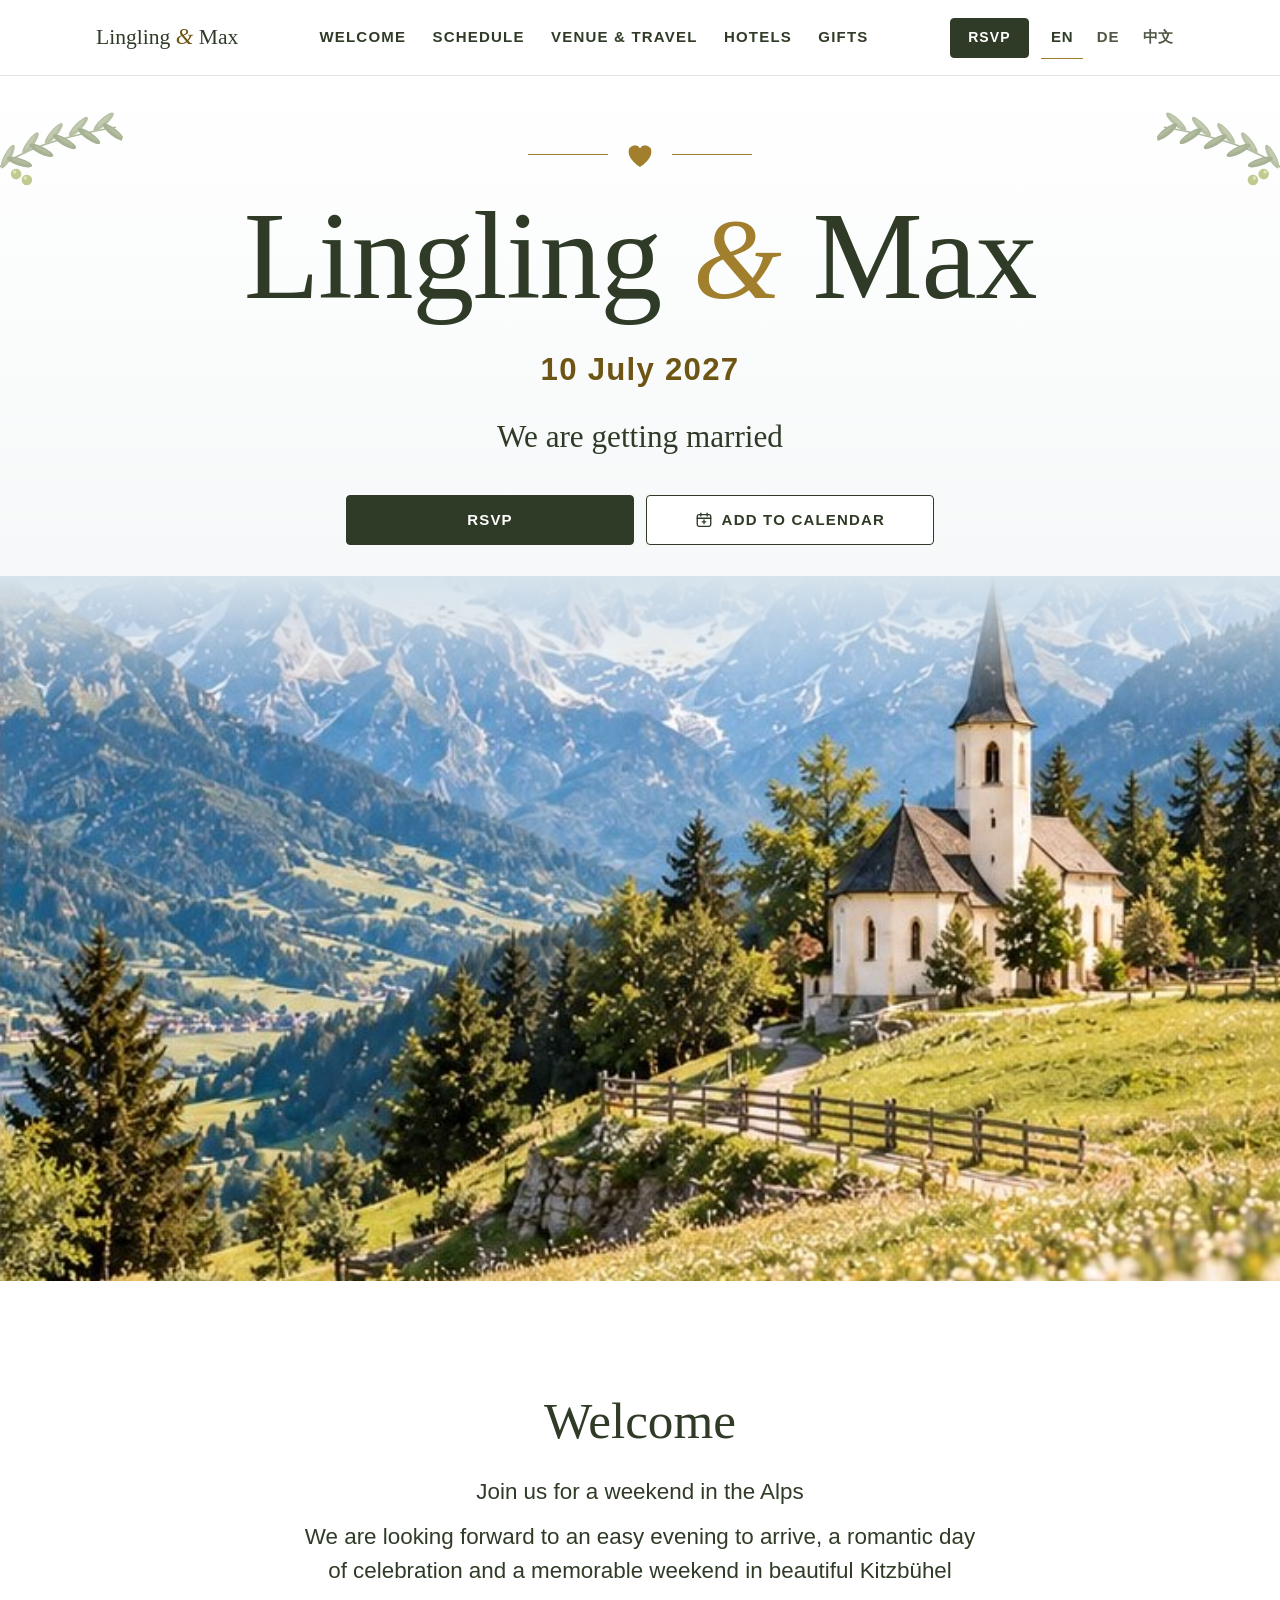
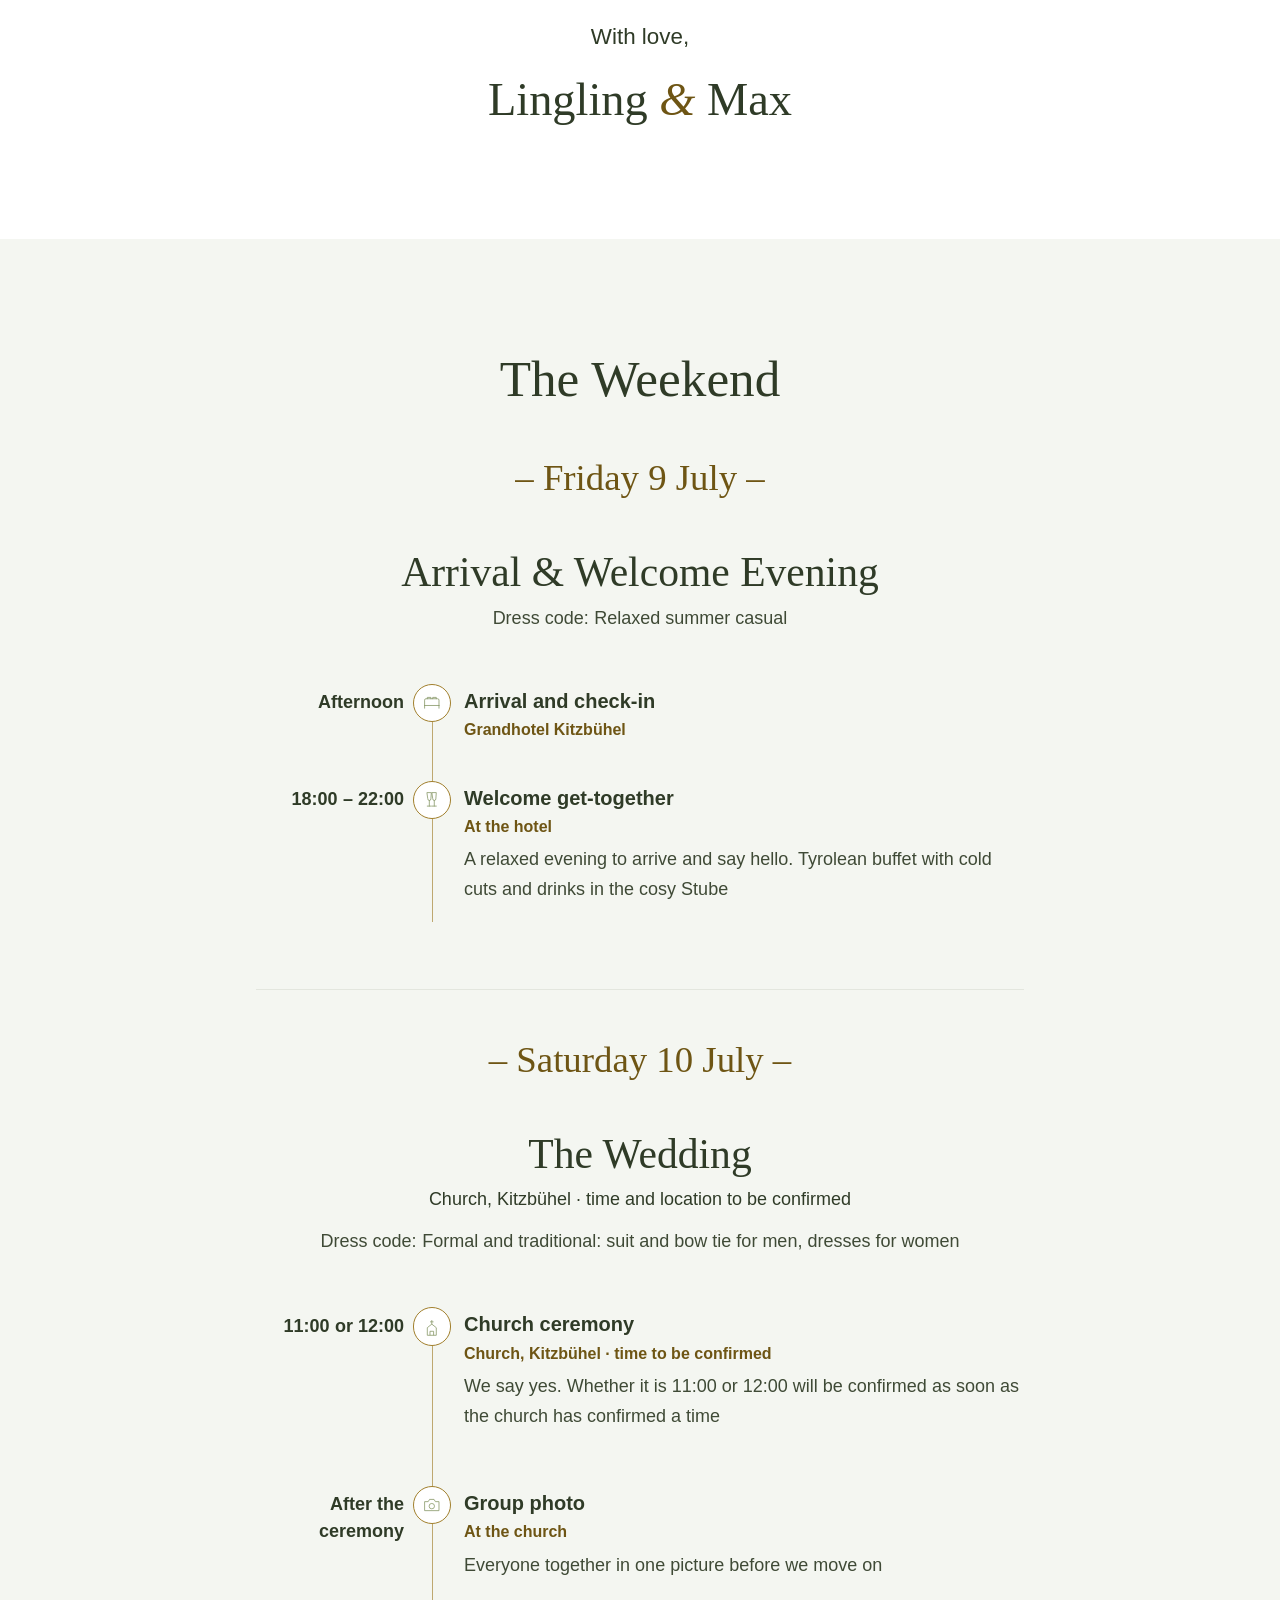
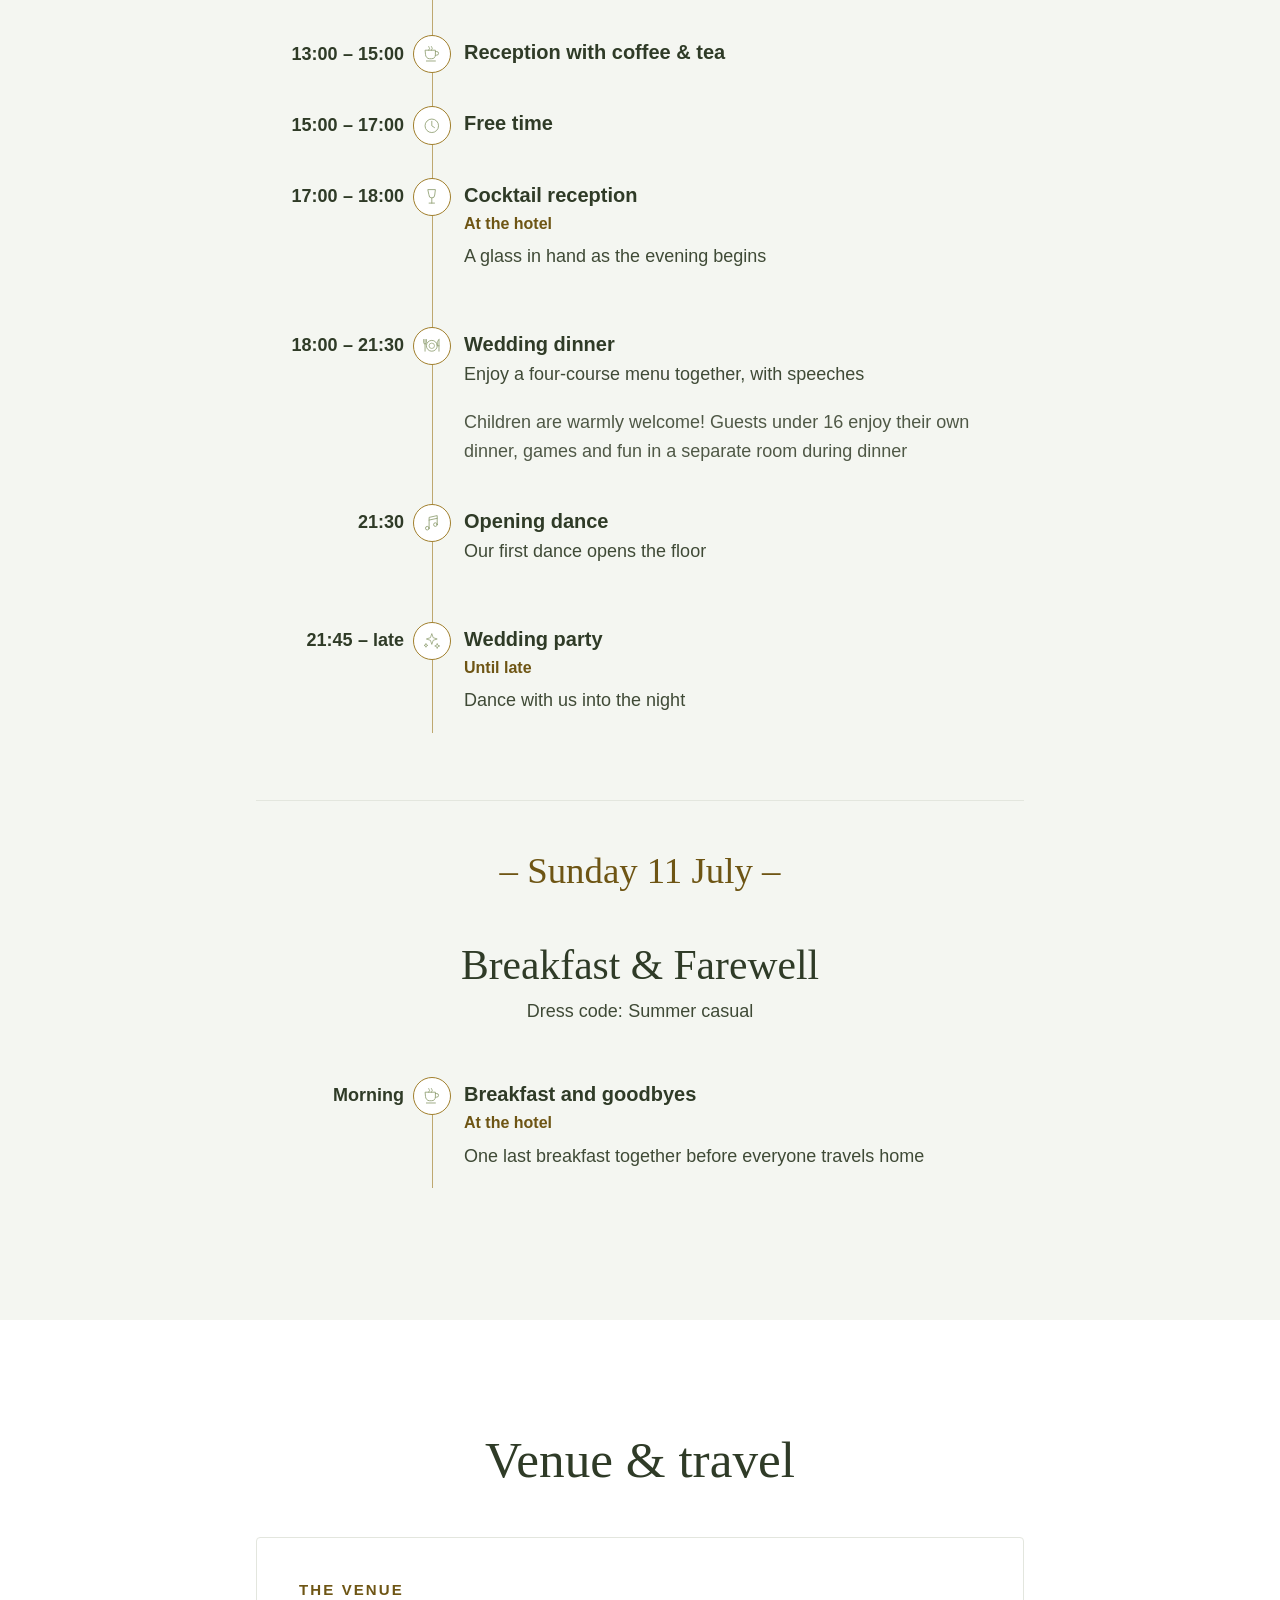
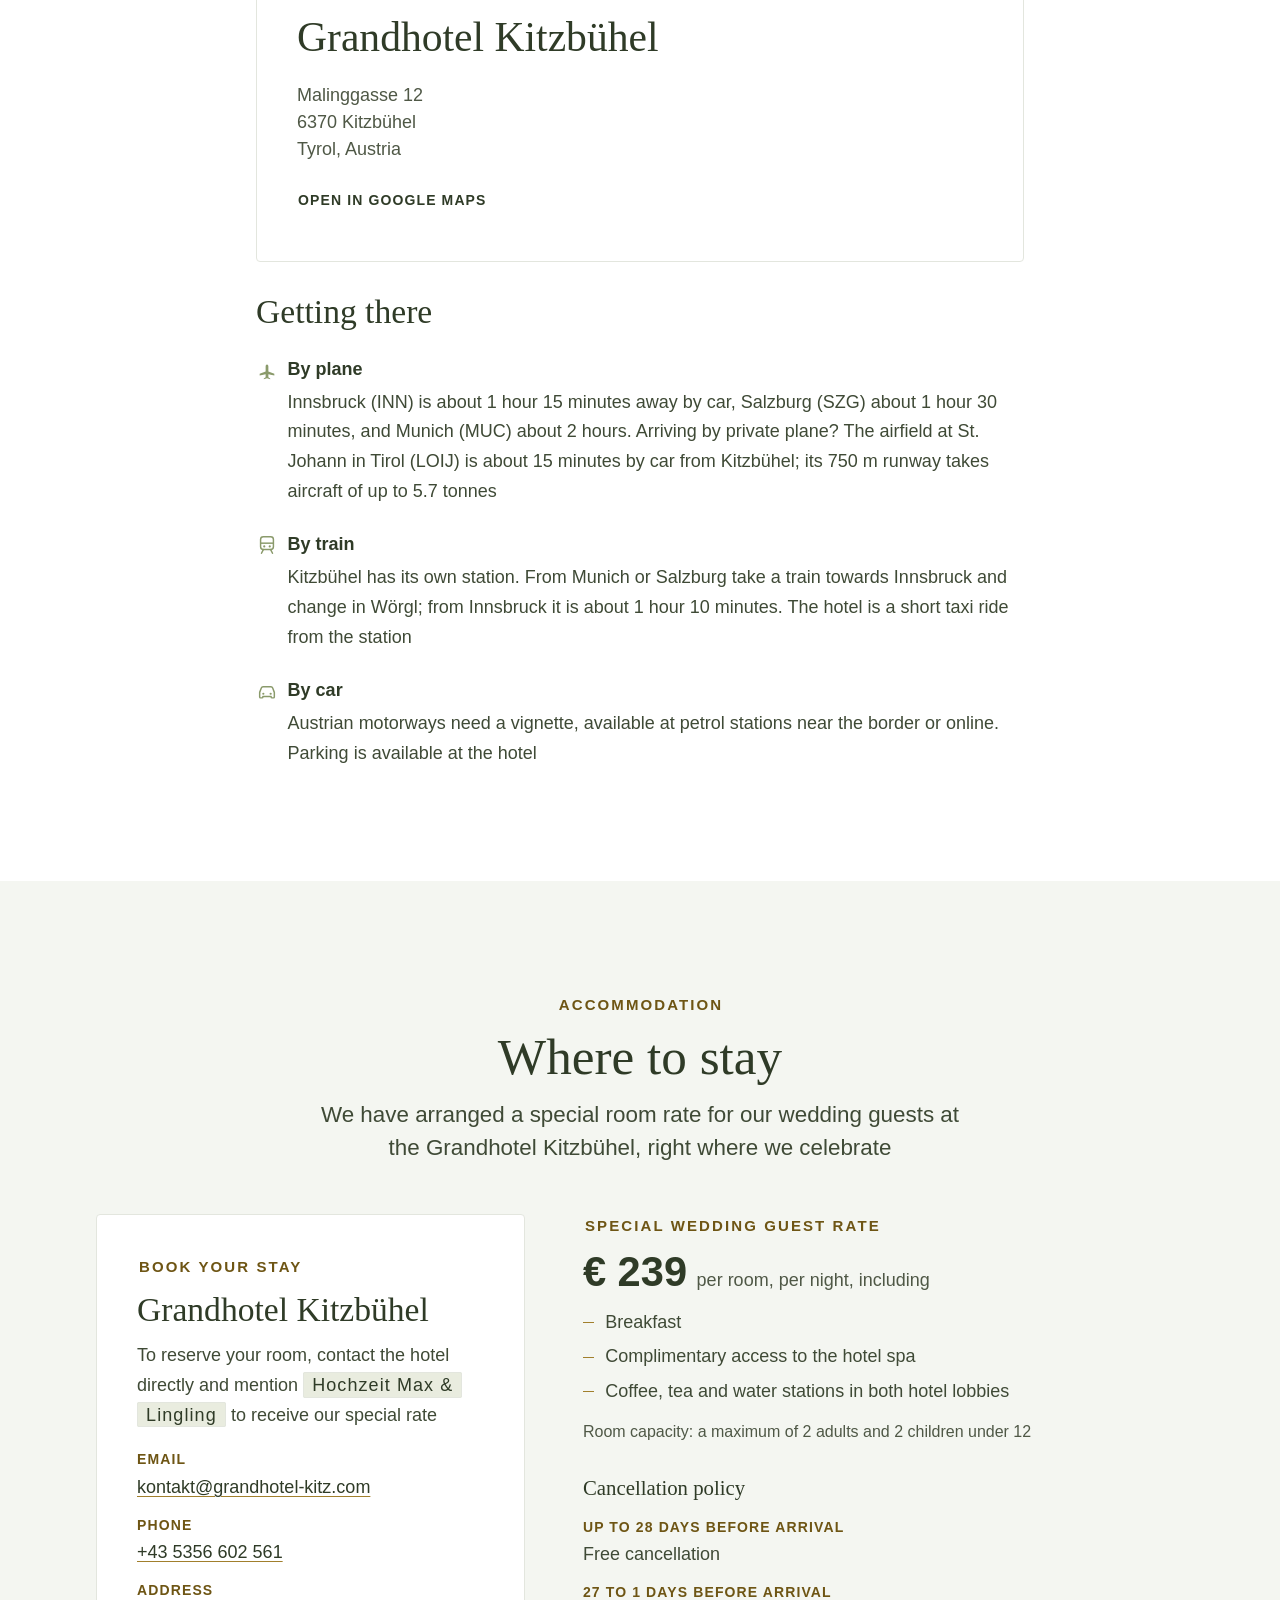
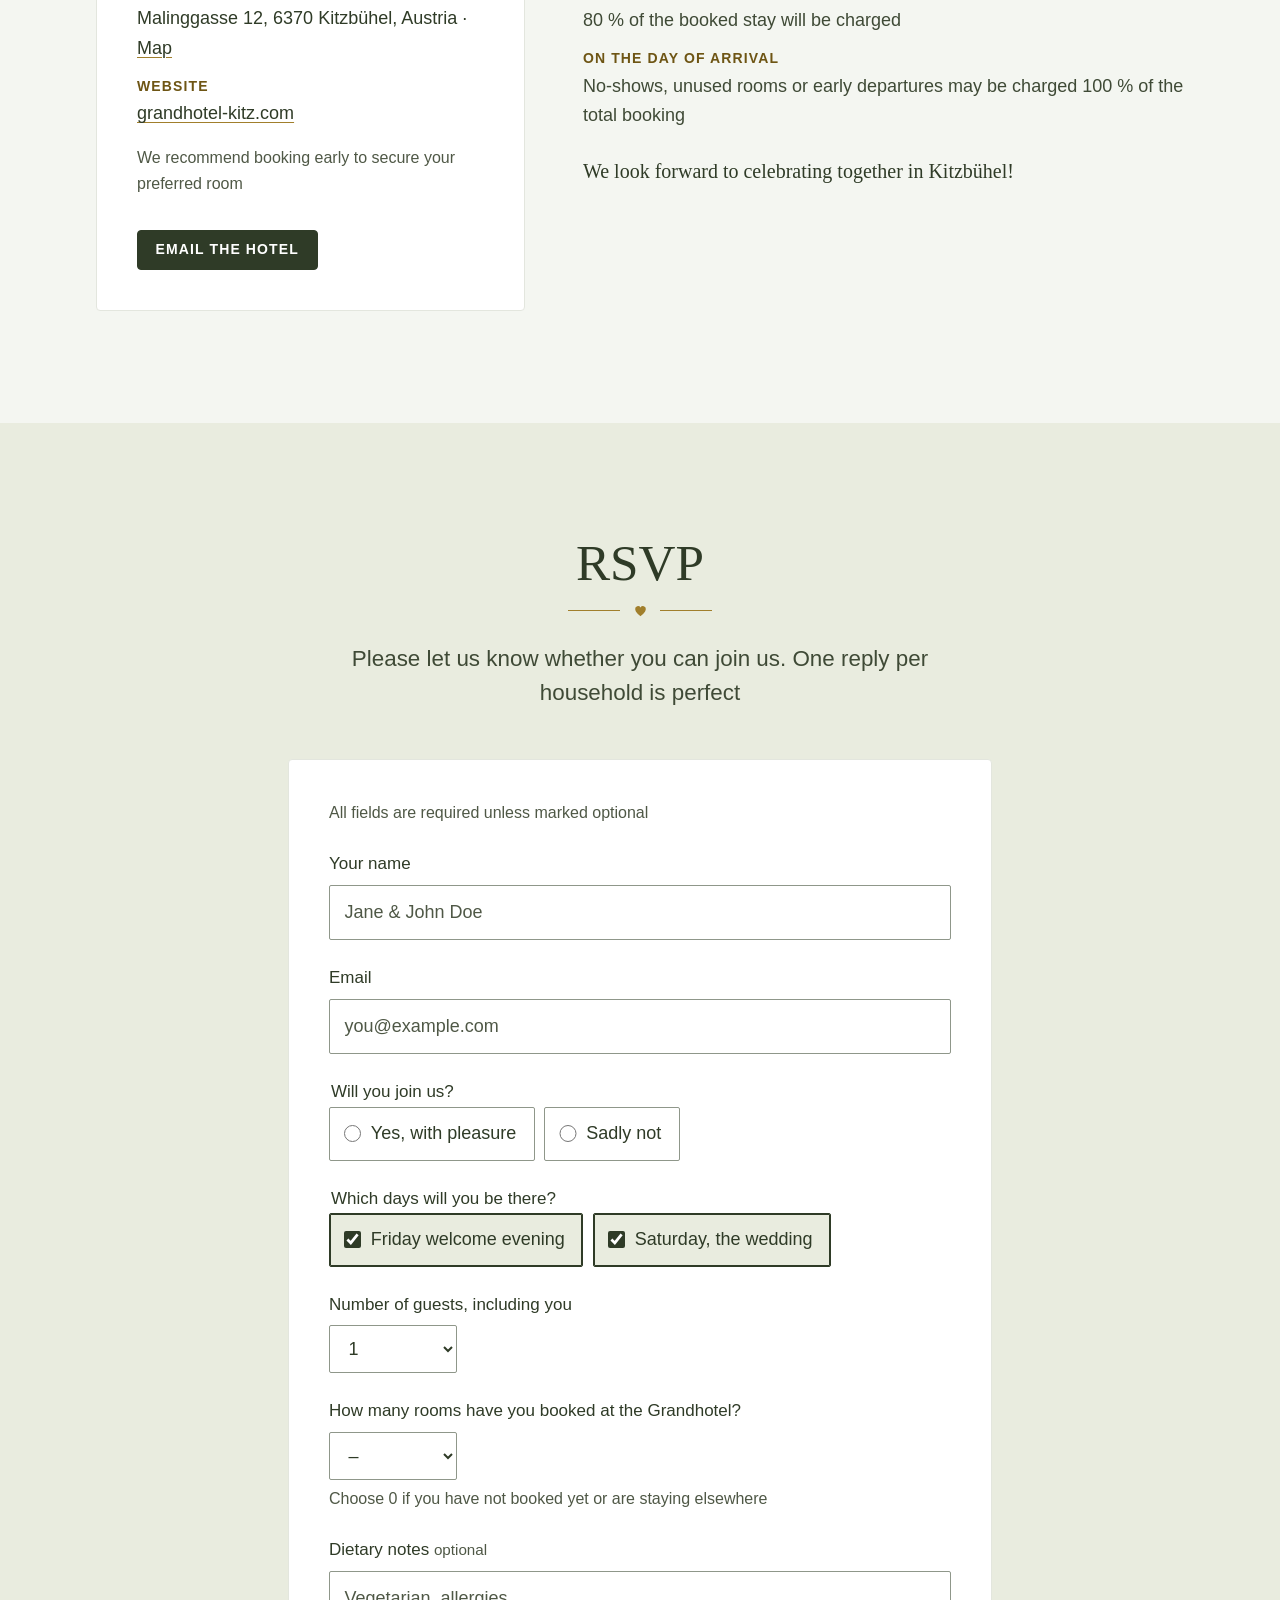
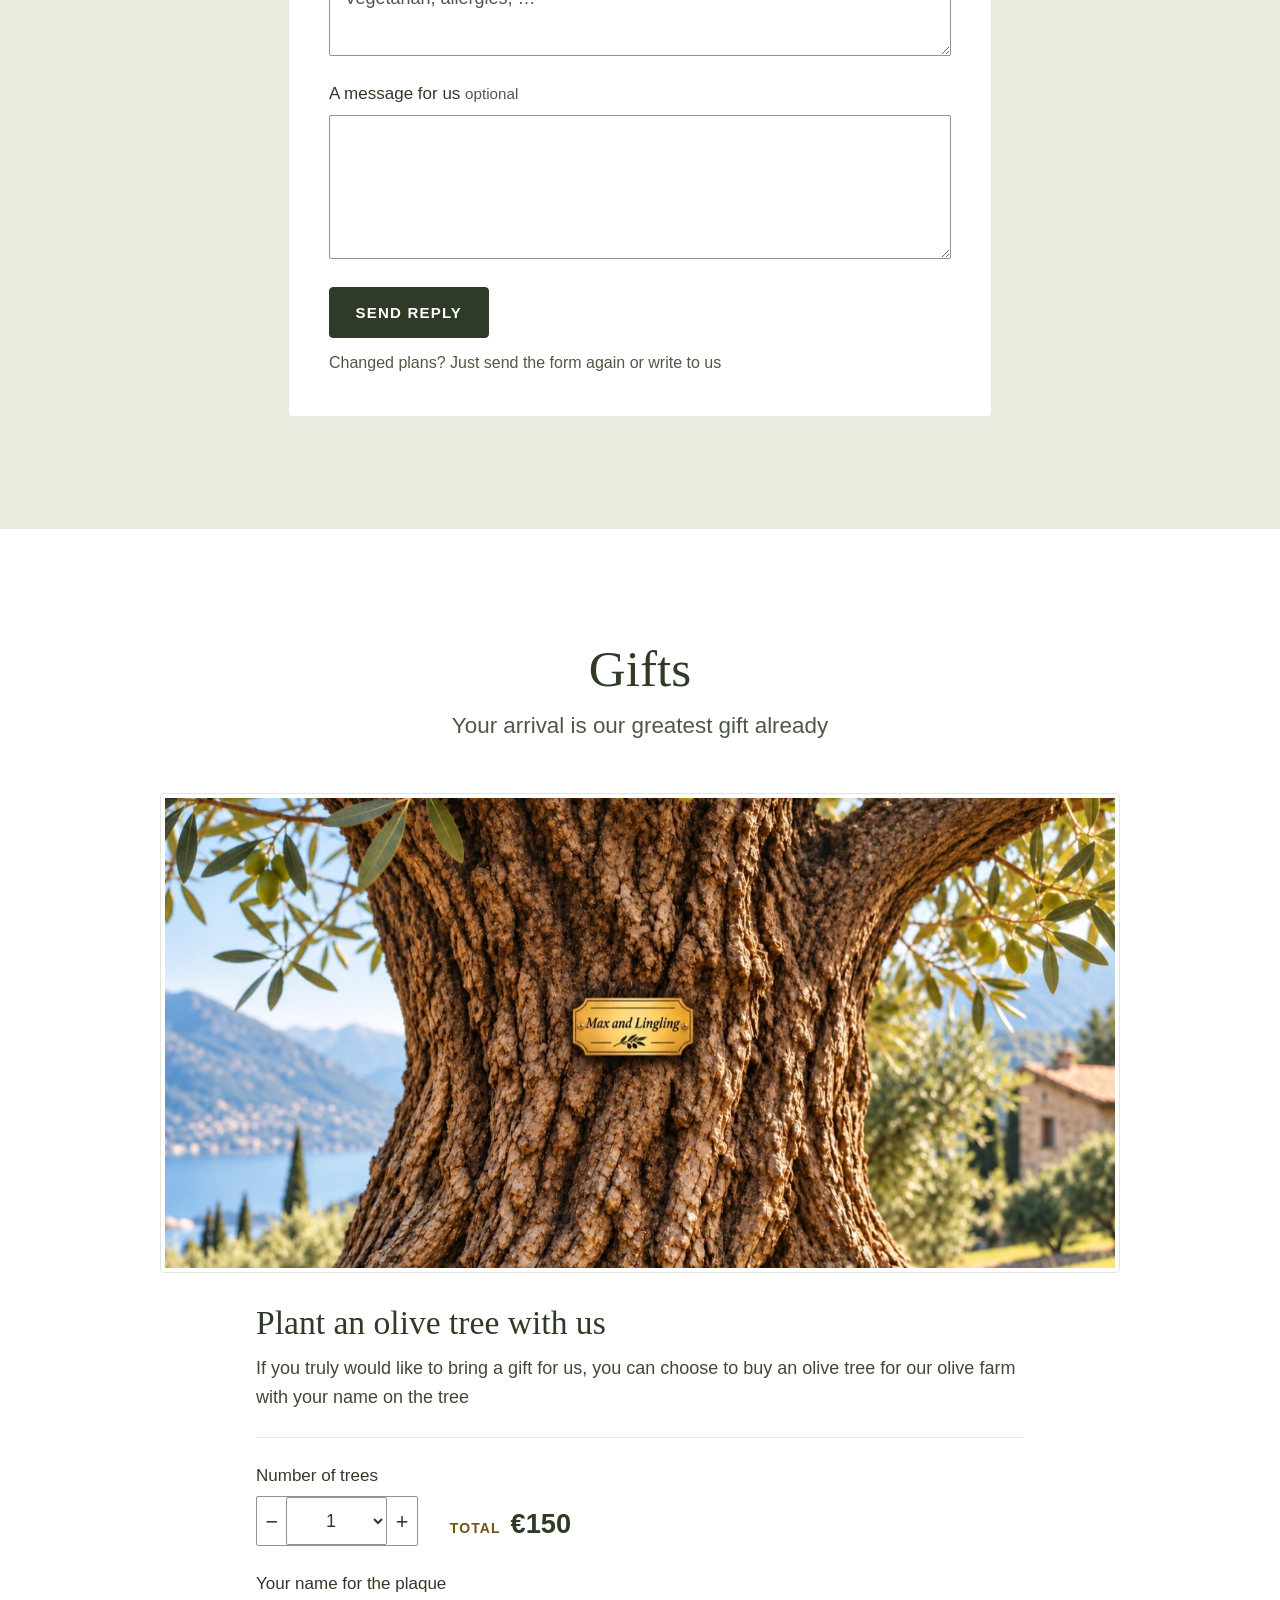
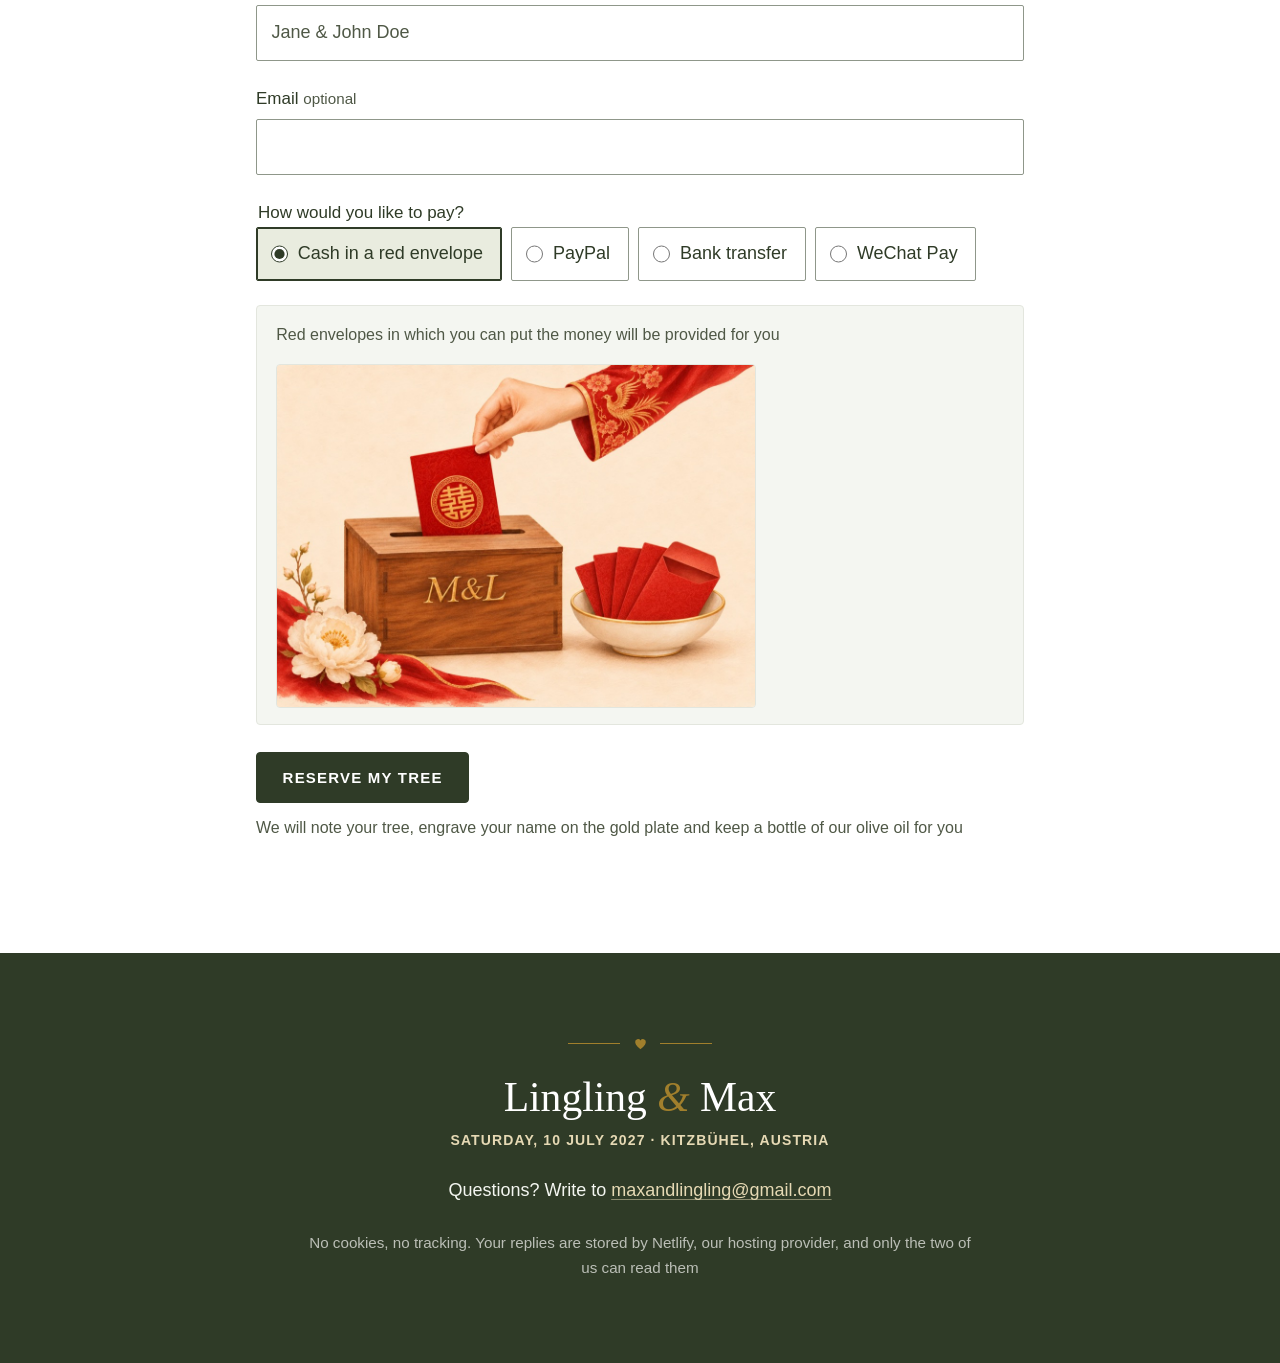
==== commit cb88fcaa: "Gifts: "Cash in a red envelope" as the option, with "Red envelopes ... will be provided for you" The" ====
--- a/index.html
+++ b/index.html
@@ -515,7 +515,7 @@
             <fieldset class="form__row form__fieldset">
               <legend class="form__label"><span lang="en">How would you like to pay?</span><span lang="de">Wie möchtet ihr bezahlen?</span><span lang="zh-Hans">您想如何支付？</span></legend>
               <div class="form__choices">
-                <label class="choice"><input type="radio" name="payment" value="cash" id="pay-cash" checked><span class="choice__text"><span lang="en">Cash at the wedding</span><span lang="de">Bar auf der Hochzeit</span><span lang="zh-Hans">婚礼当天现金</span></span></label>
+                <label class="choice"><input type="radio" name="payment" value="cash" id="pay-cash" checked><span class="choice__text"><span lang="en">Cash in a red envelope</span><span lang="de">Bargeld im roten Umschlag</span><span lang="zh-Hans">现金红包</span></span></label>
                 <label class="choice"><input type="radio" name="payment" value="paypal" id="pay-paypal"><span class="choice__text">PayPal</span></label>
                 <label class="choice"><input type="radio" name="payment" value="bank-transfer" id="pay-transfer"><span class="choice__text"><span lang="en">Bank transfer</span><span lang="de">Überweisung</span><span lang="zh-Hans">银行转账</span></span></label>
                 <label class="choice"><input type="radio" name="payment" value="wechat" id="pay-wechat"><span class="choice__text"><span lang="en">WeChat Pay</span><span lang="de">WeChat Pay</span><span lang="zh-Hans">微信支付</span></span></label>
@@ -523,8 +523,7 @@
             </fieldset>
 
             <div class="pay pay--cash">
-              <p class="pay__hint"><span lang="en">Cash in a red envelope*</span><span lang="de">Bargeld im roten Umschlag*</span><span lang="zh-Hans">现金请装入红包*</span></p>
-              <p class="pay__hint pay__foot"><span lang="en">*Red envelopes are provided at the venue</span><span lang="de">*Rote Umschläge liegen vor Ort bereit</span><span lang="zh-Hans">*红包由婚礼现场提供</span></p>
+              <p class="pay__hint"><span lang="en">Red envelopes in which you can put the money will be provided for you</span><span lang="de">Rote Umschläge, in die ihr das Geld stecken könnt, liegen für euch bereit</span><span lang="zh-Hans">我们会为您准备好红包，您可以把现金放进去</span></p>
               <img class="pay__picture" src="images/red-envelope.jpg" alt="A hand drops a red envelope into a wooden box marked M&amp;L, with more red envelopes waiting in a bowl beside it" data-alt-de="Eine Hand steckt einen roten Umschlag in eine Holzbox mit der Aufschrift M&amp;L, daneben liegen weitere rote Umschläge in einer Schale" data-alt-zh="一只手把红包投进刻有 M&amp;L 的木盒，旁边的碗里放着更多红包" width="1000" height="714" loading="lazy" decoding="async">
             </div>
             <div class="pay pay--paypal">
--- a/css/styles.css
+++ b/css/styles.css
@@ -484,7 +484,6 @@
 /* The transfer QR code is for scanning from a computer screen; the PayPal code shows everywhere */
 @media (max-width: 49.99em) { .bank__qr:not(.pay__qr) { display: none; } }
 .pay__hint { color: var(--green-muted); font-size: 1rem; margin: 0; }
-.pay__hint + .pay__foot { margin-top: var(--s2); font-size: .95rem; }
 .pay__picture { width: 100%; max-width: 30rem; margin-top: var(--s4); border: 1px solid var(--line); border-radius: var(--radius); background: var(--paper); } /* the red envelope box */
 .pay--paypal .btn { margin-bottom: var(--s3); }
 @supports selector(:has(a)) {
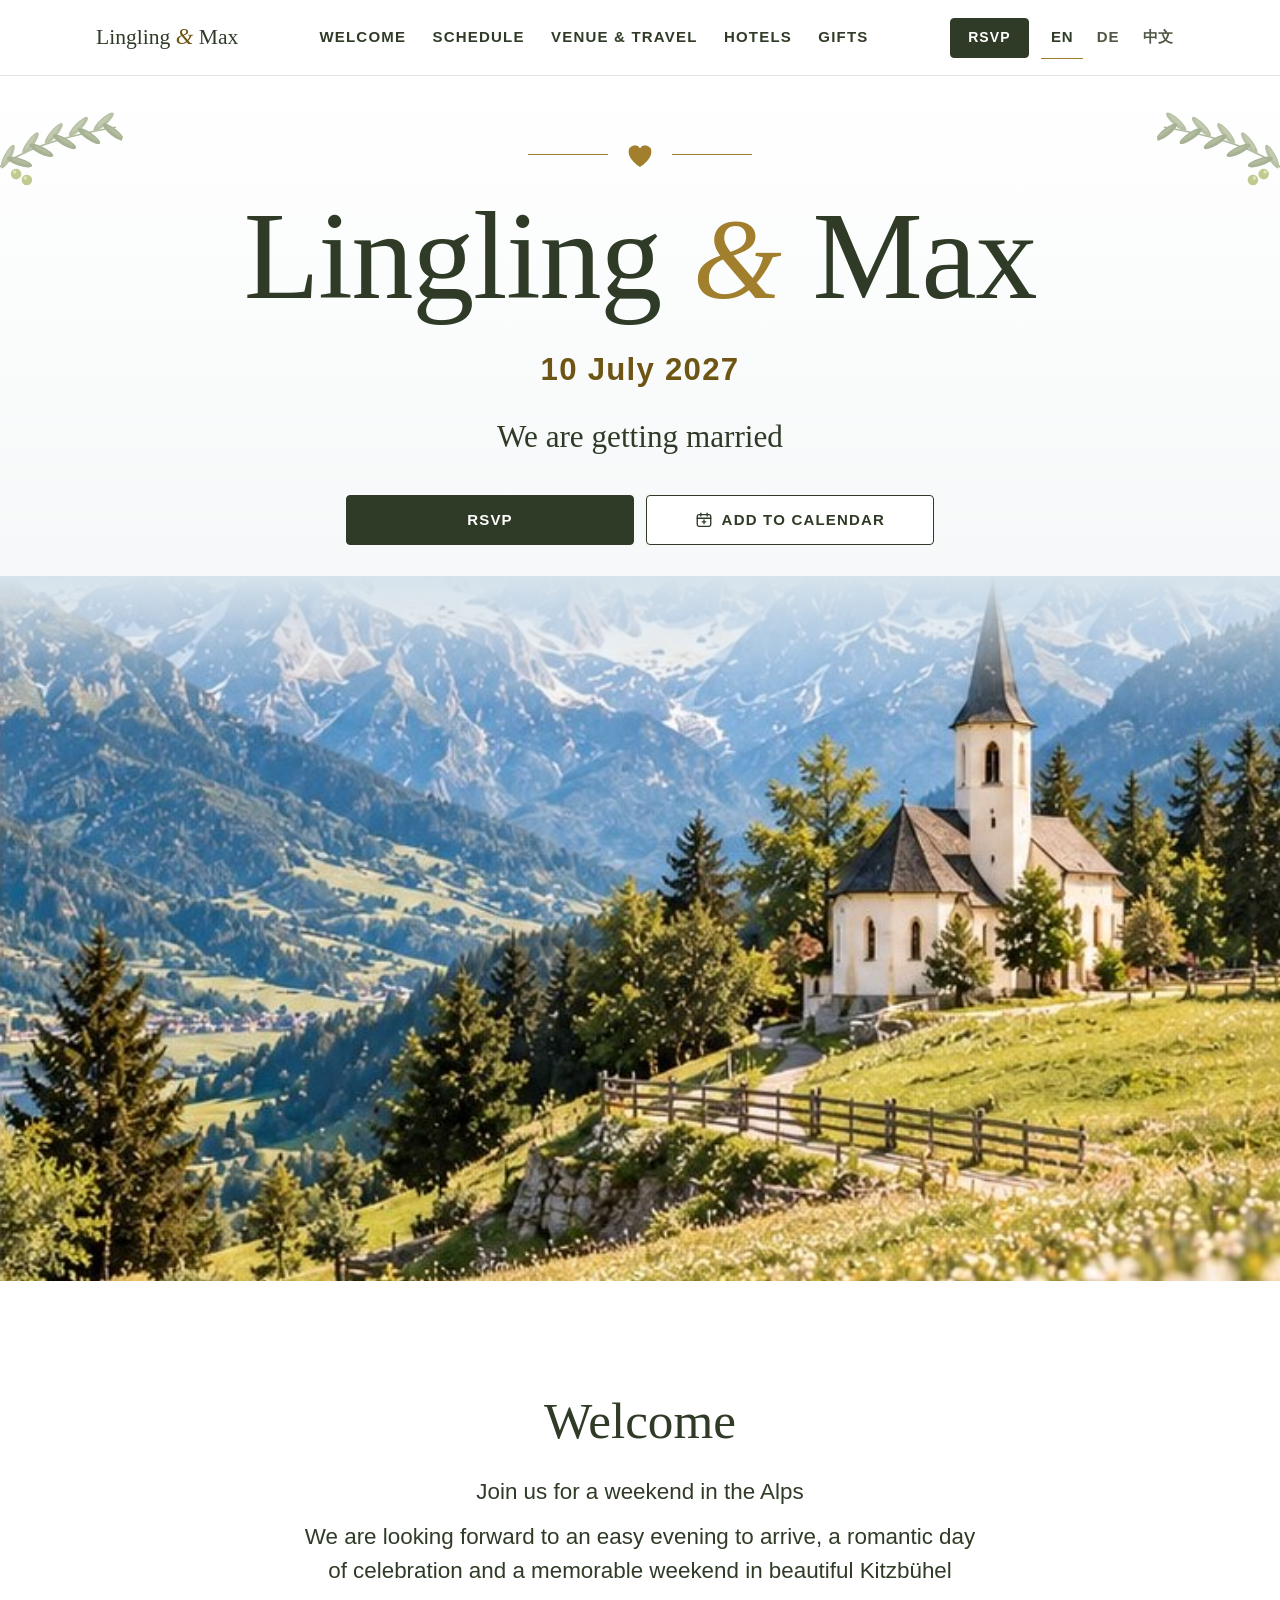
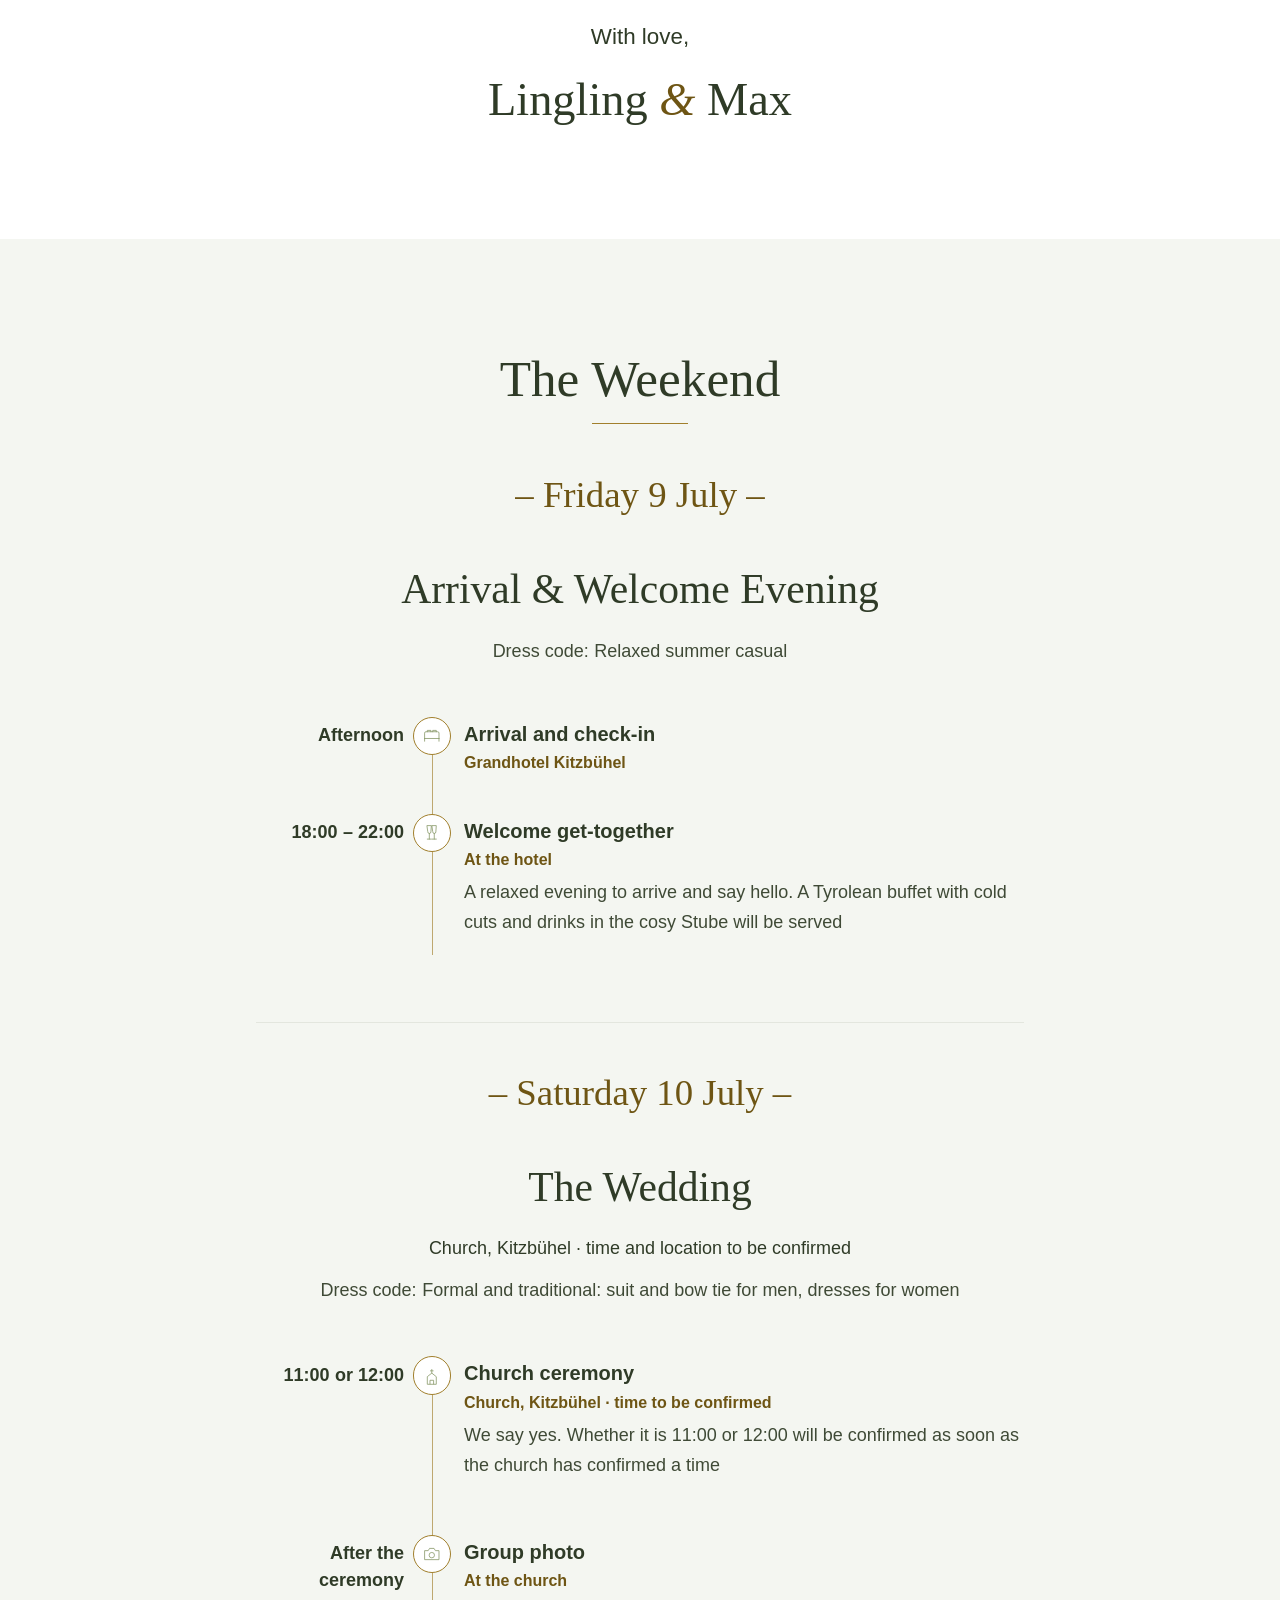
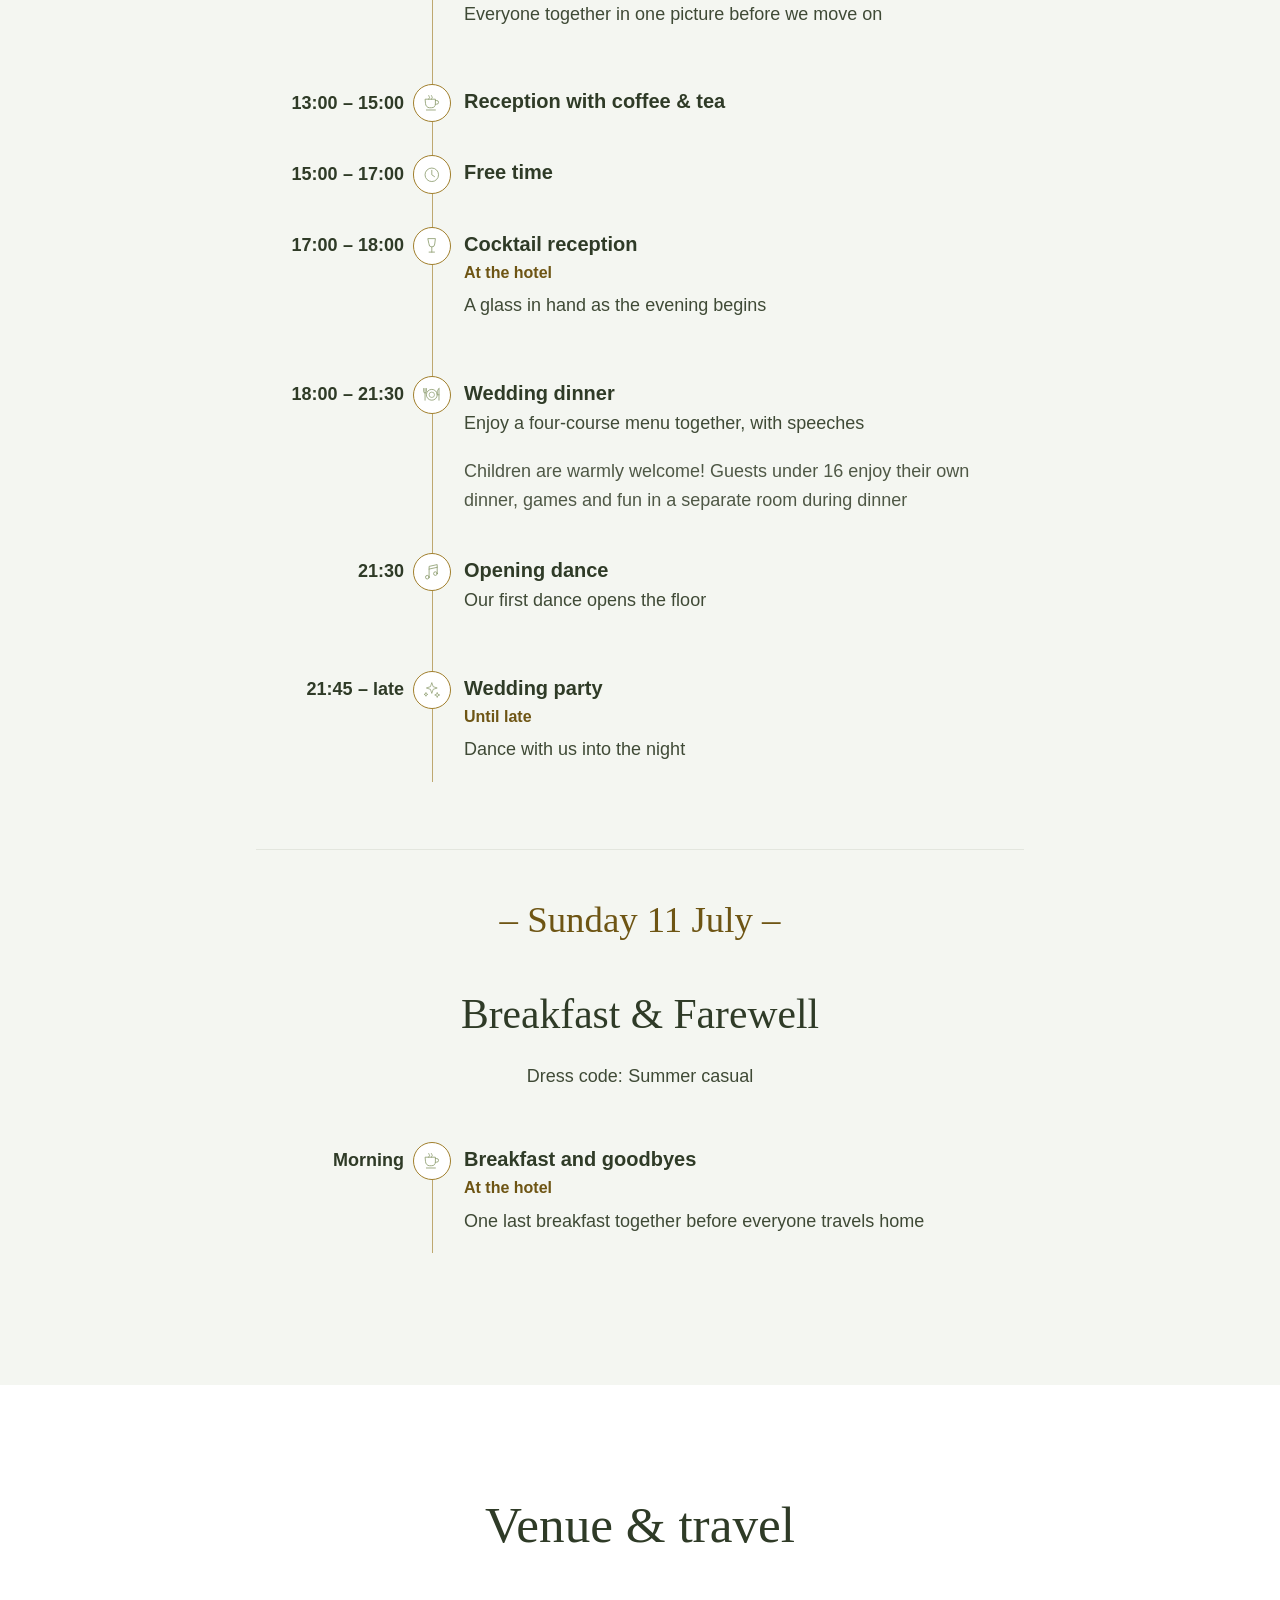
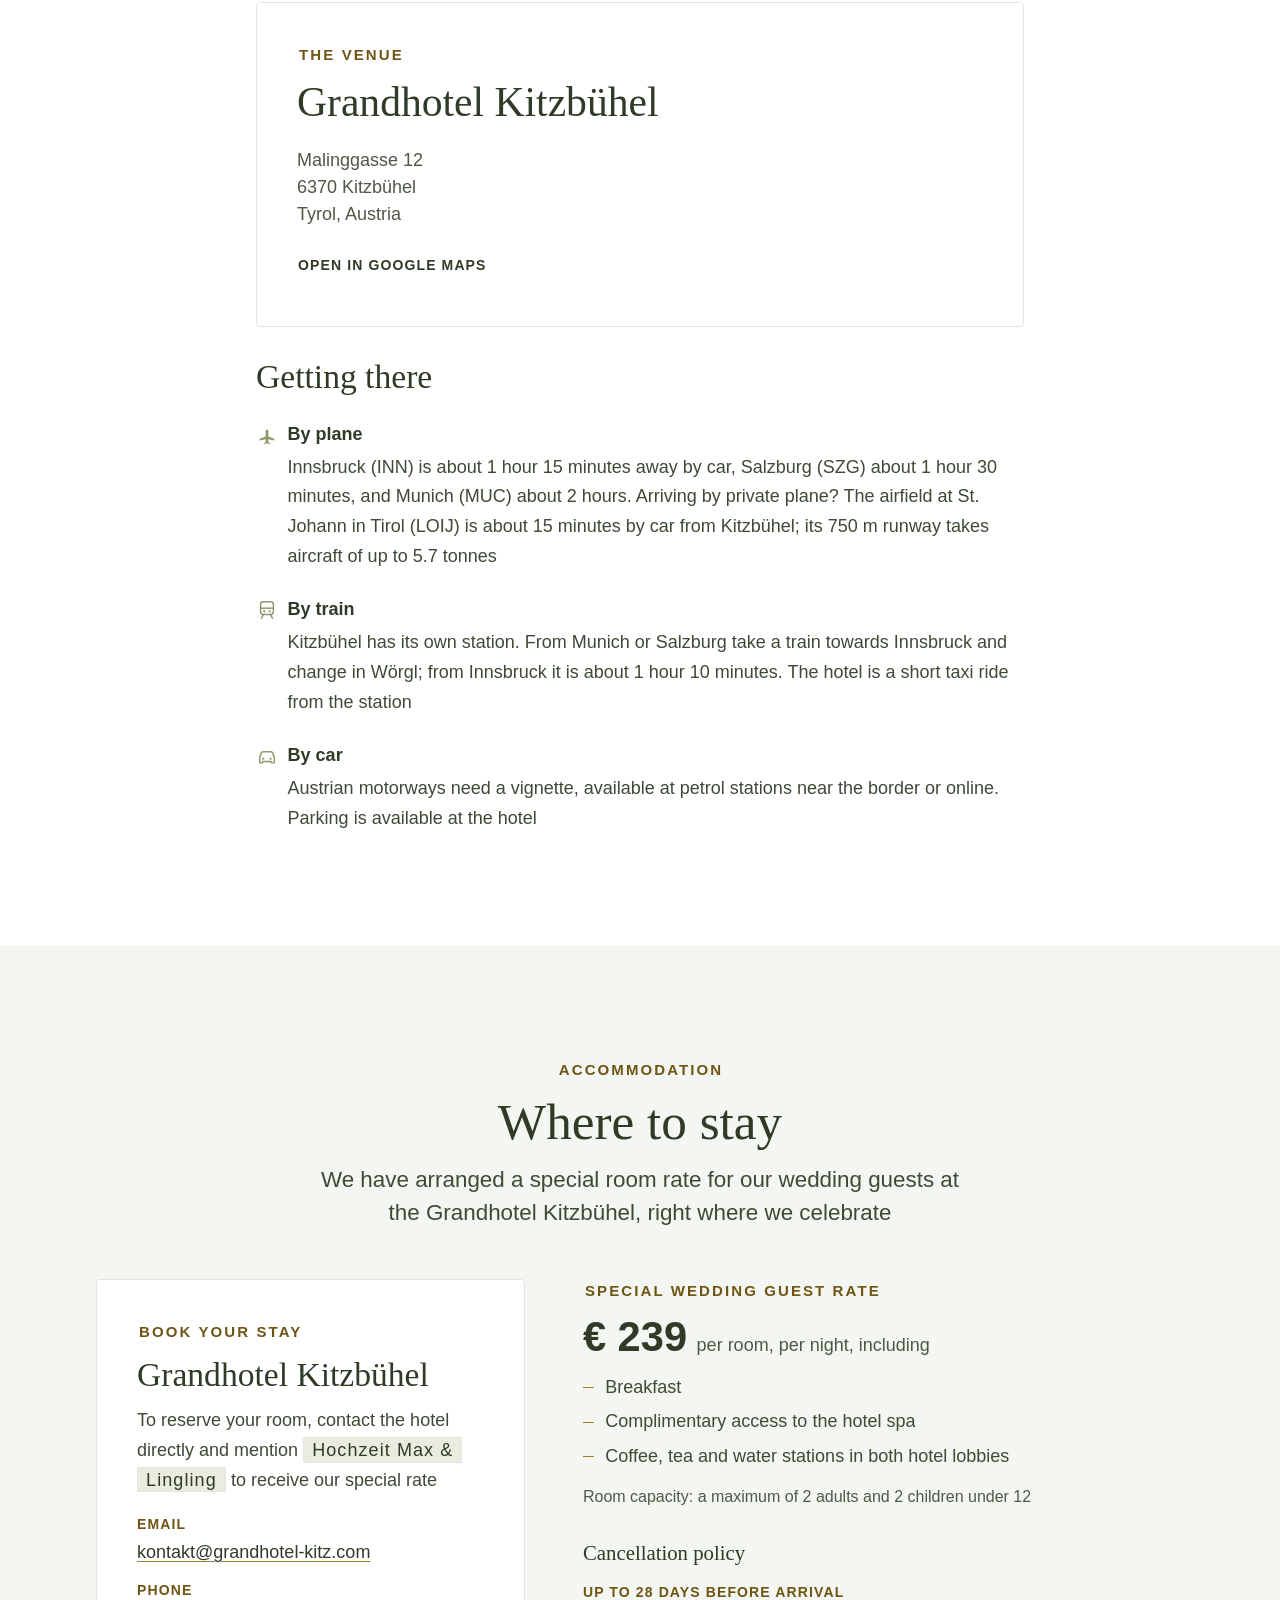
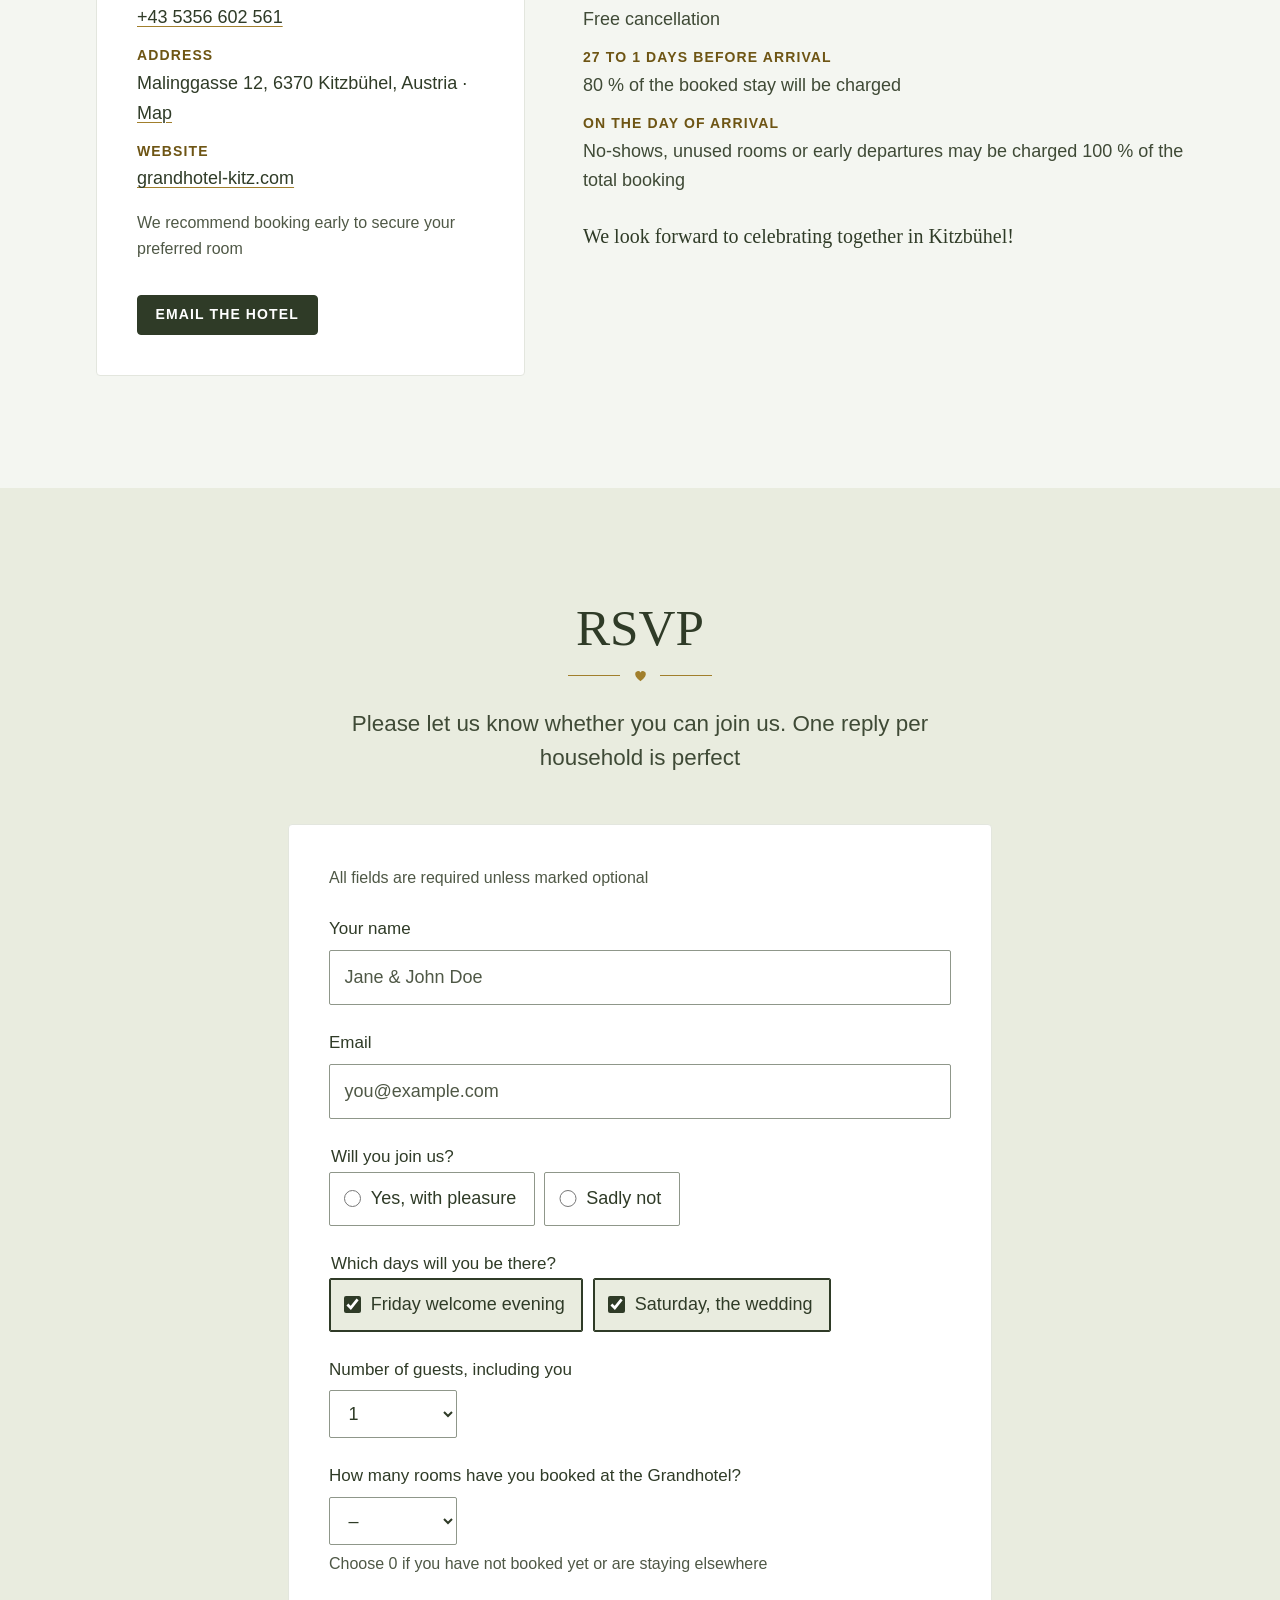
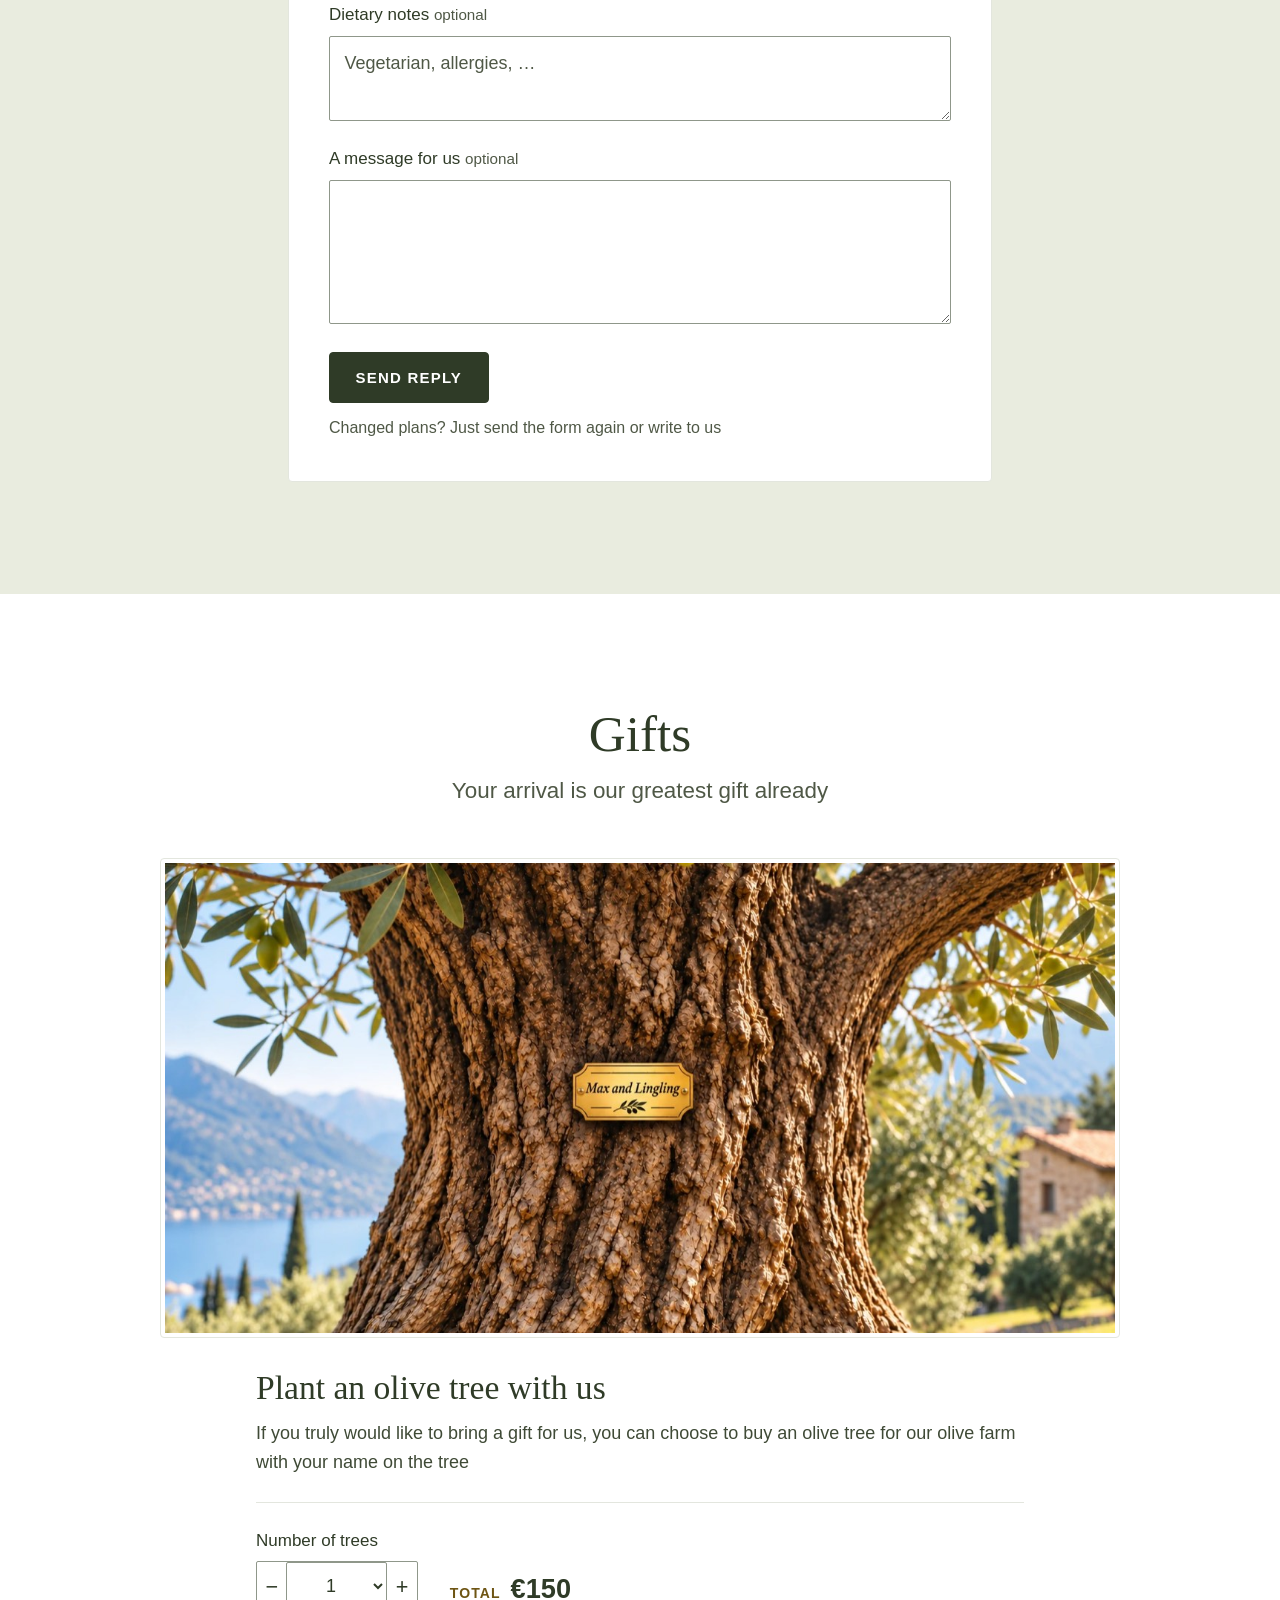
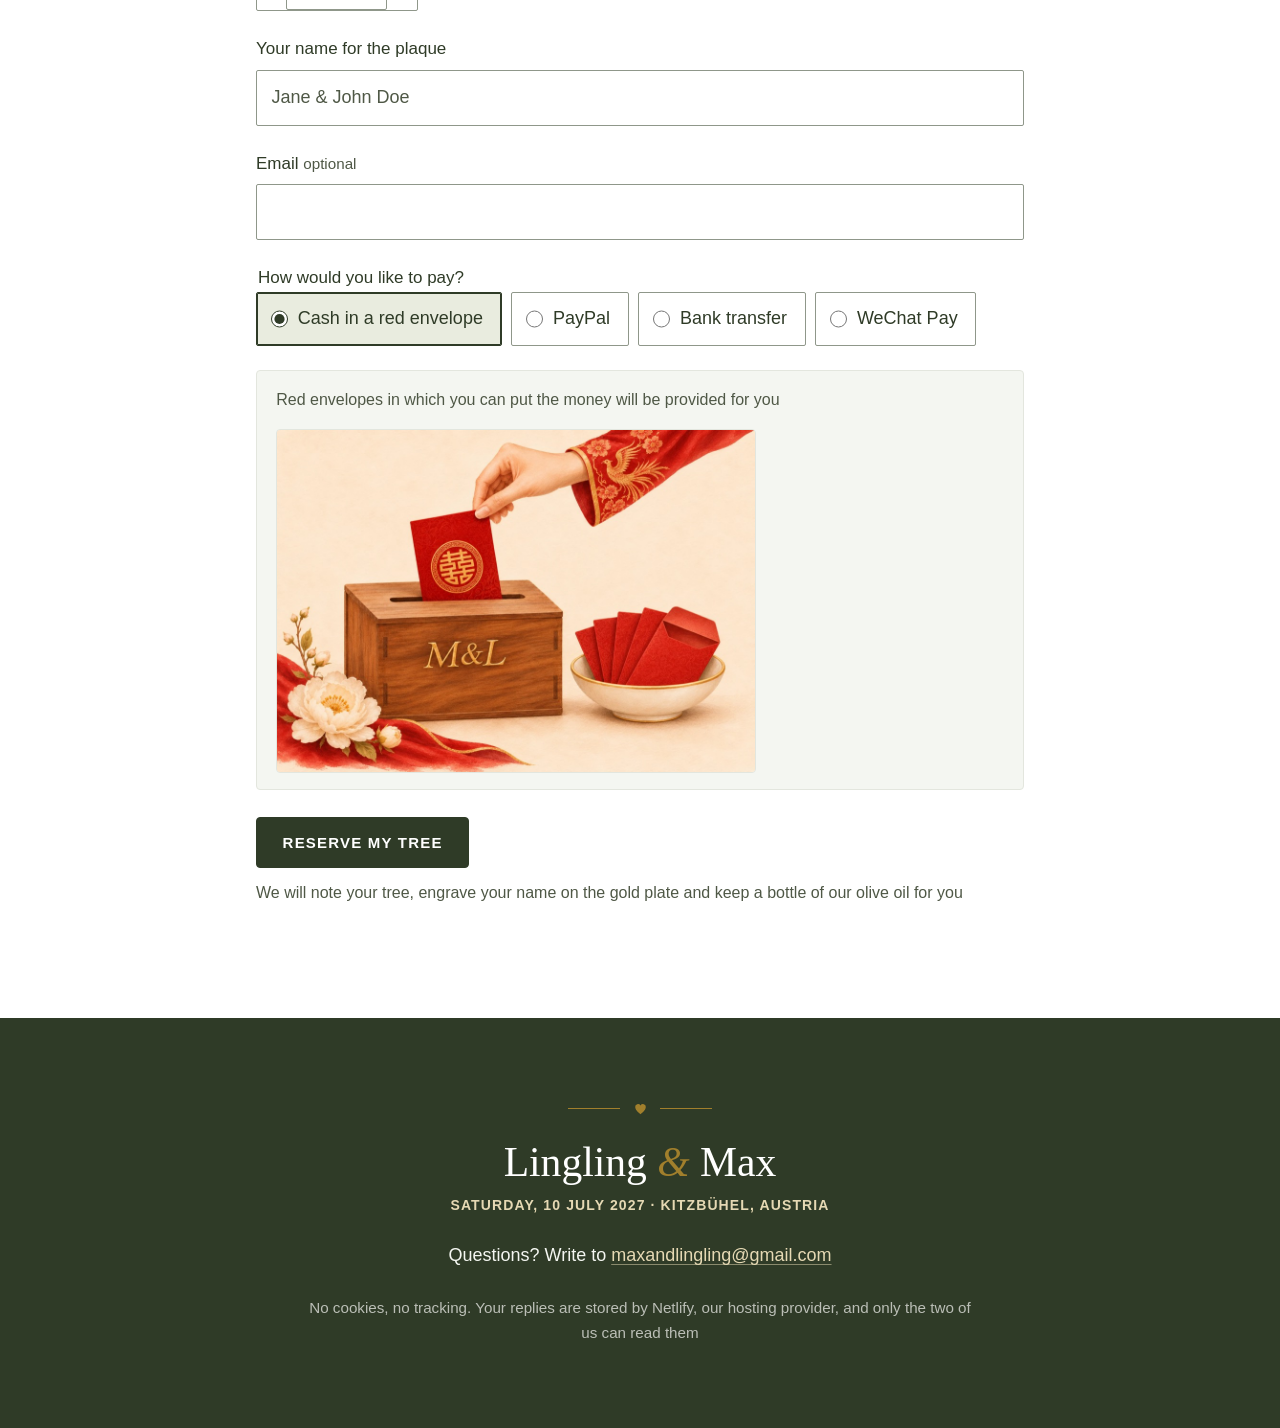
==== commit ab68207a: "Schedule: a line under "The Weekend", more space under day titles, buffet sentence A short gold line" ====
--- a/index.html
+++ b/index.html
@@ -137,9 +137,9 @@
               <div class="timeline__body">
                 <h4 class="timeline__title"><span lang="en">Welcome get-together</span><span lang="de">Get-together zur Begrüßung</span><span lang="zh-Hans">欢迎聚会</span></h4>
                 <p class="timeline__place"><span lang="en">At the hotel</span><span lang="de">Im Hotel</span><span lang="zh-Hans">在酒店</span></p>
-                <p lang="en">A relaxed evening to arrive and say hello. Tyrolean buffet with cold cuts and drinks in the cosy Stube</p>
-                <p lang="de">Ein entspannter Abend zum Ankommen und Hallo sagen. Tiroler Buffet mit Aufschnitt und Getränken in der gemütlichen Stube</p>
-                <p lang="zh-Hans">一个轻松的夜晚，抵达后互相问候。在温馨的传统木屋餐厅（Stube）享用蒂罗尔自助餐、冷切肉和饮品</p>
+                <p lang="en">A relaxed evening to arrive and say hello. A Tyrolean buffet with cold cuts and drinks in the cosy Stube will be served</p>
+                <p lang="de">Ein entspannter Abend zum Ankommen und Hallo sagen. In der gemütlichen Stube gibt es ein Tiroler Buffet mit Aufschnitt und Getränken</p>
+                <p lang="zh-Hans">一个轻松的夜晚，抵达后互相问候。温馨的传统木屋餐厅（Stube）将供应蒂罗尔自助餐、冷切肉和饮品</p>
               </div>
               <span class="timeline__icon" aria-hidden="true"><svg viewBox="0 0 48 48"><path d="M14 8h9l-1 14a3.5 3.5 0 0 1-7 0zM18.5 25.5V38M14 38h9M25 8h9l-1 14a3.5 3.5 0 0 1-7 0zM29.5 25.5V38M25 38h9" fill="none" stroke="currentColor" stroke-width="1.8" stroke-linejoin="round" stroke-linecap="round"/></svg></span>
             </li>
--- a/css/styles.css
+++ b/css/styles.css
@@ -326,6 +326,7 @@
 .section__head { margin-bottom: var(--space-head); }
 .section__head .lead { max-width: var(--measure); margin-inline: auto; }
 .section__head h2 { margin-bottom: var(--s3); }
+#schedule-title::after { content: ""; display: block; width: 6rem; height: 1px; margin: var(--s4) auto 0; background: var(--gold); } /* the line under "The Weekend" */
 .section__head .lead { margin-top: var(--s3); }
 
 /* ---------- Welcome ---------- */
@@ -338,7 +339,7 @@
 .day { max-width: var(--narrow); margin-inline: auto; }
 .day + .day { margin-top: var(--s7); padding-top: var(--s7); border-top: 1px solid var(--line); }
 .day__head { margin-bottom: var(--s6); text-align: center; }
-.day__title { font-size: var(--fs-2); margin-bottom: var(--s2); }
+.day__title { font-size: var(--fs-2); margin-bottom: var(--s5); } /* air before the line below the title */
 .day__meta { display: flex; flex-wrap: wrap; justify-content: center; gap: .25rem 1rem; color: var(--green-muted); margin-bottom: var(--s3); }
 .day__time { color: var(--green); font-variant-numeric: tabular-nums; }
 /* Dress code: the same font, size and colour as the event descriptions, no rules around it */
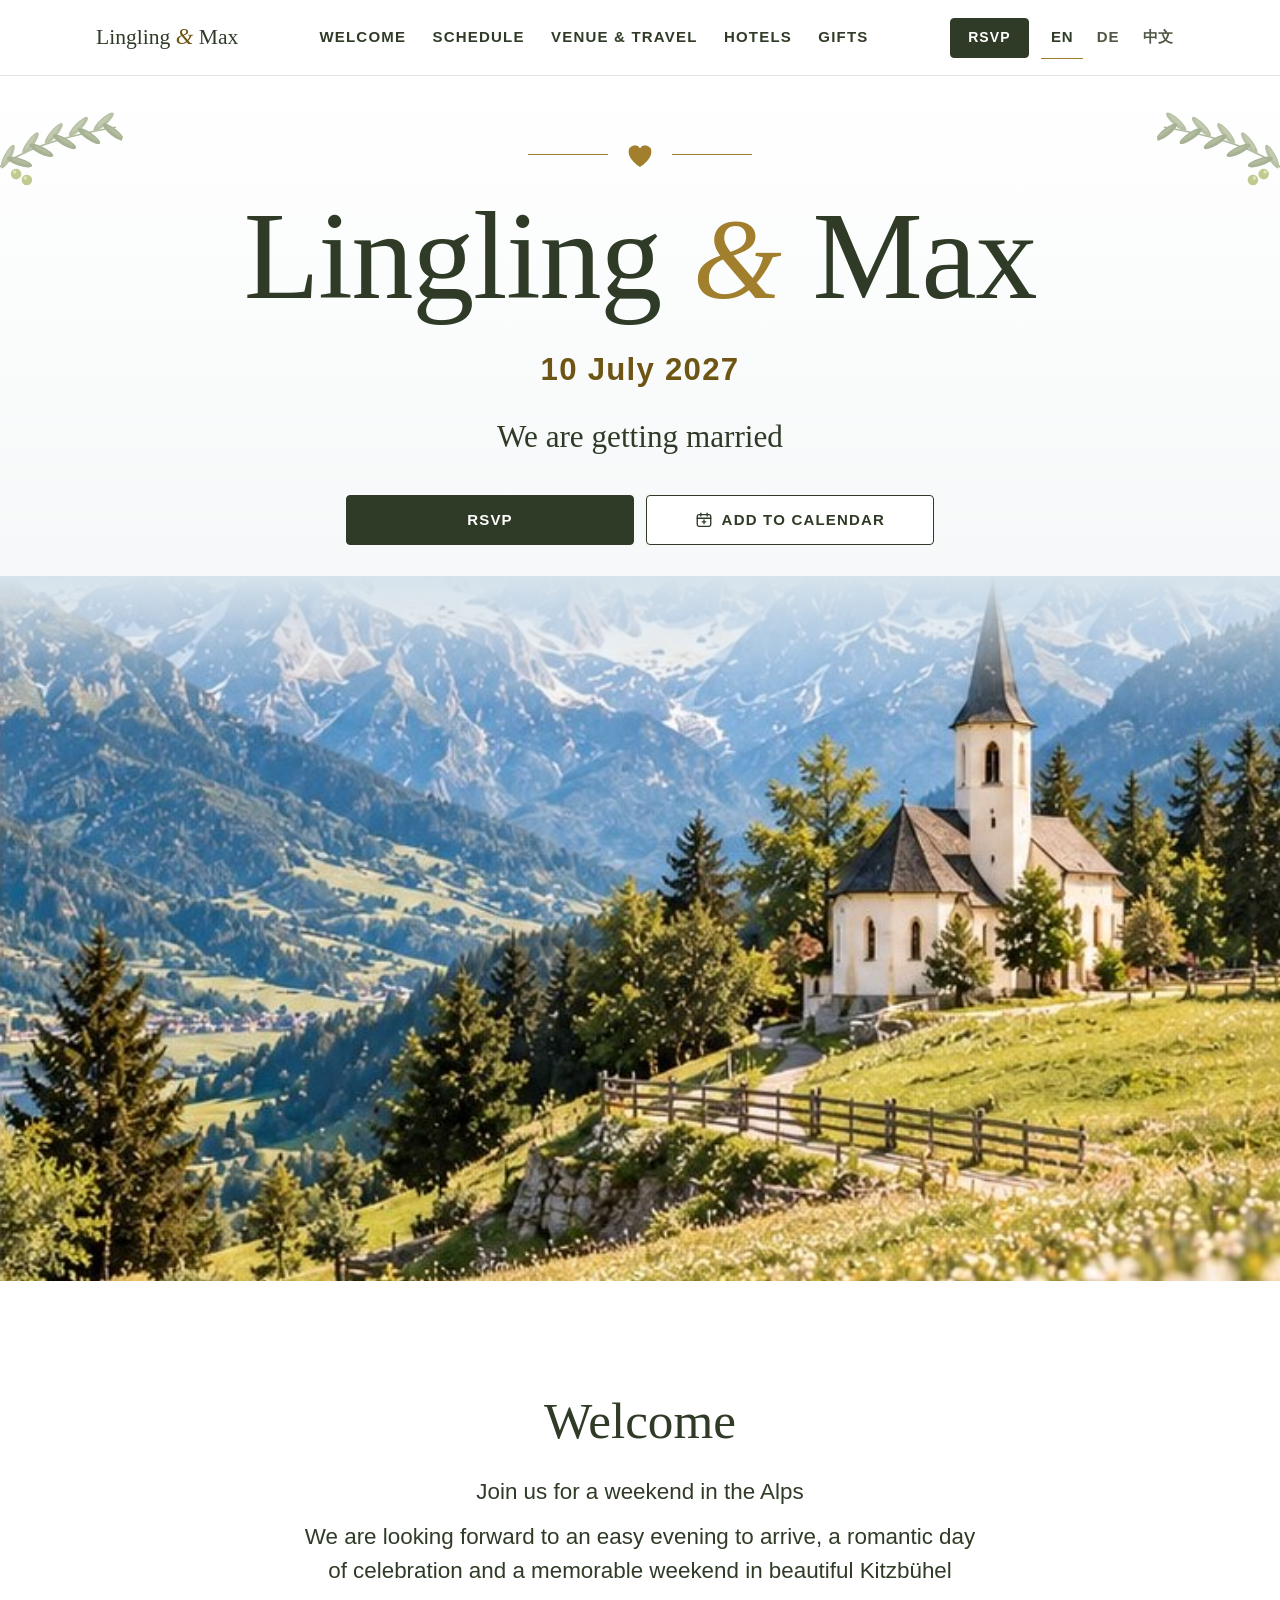
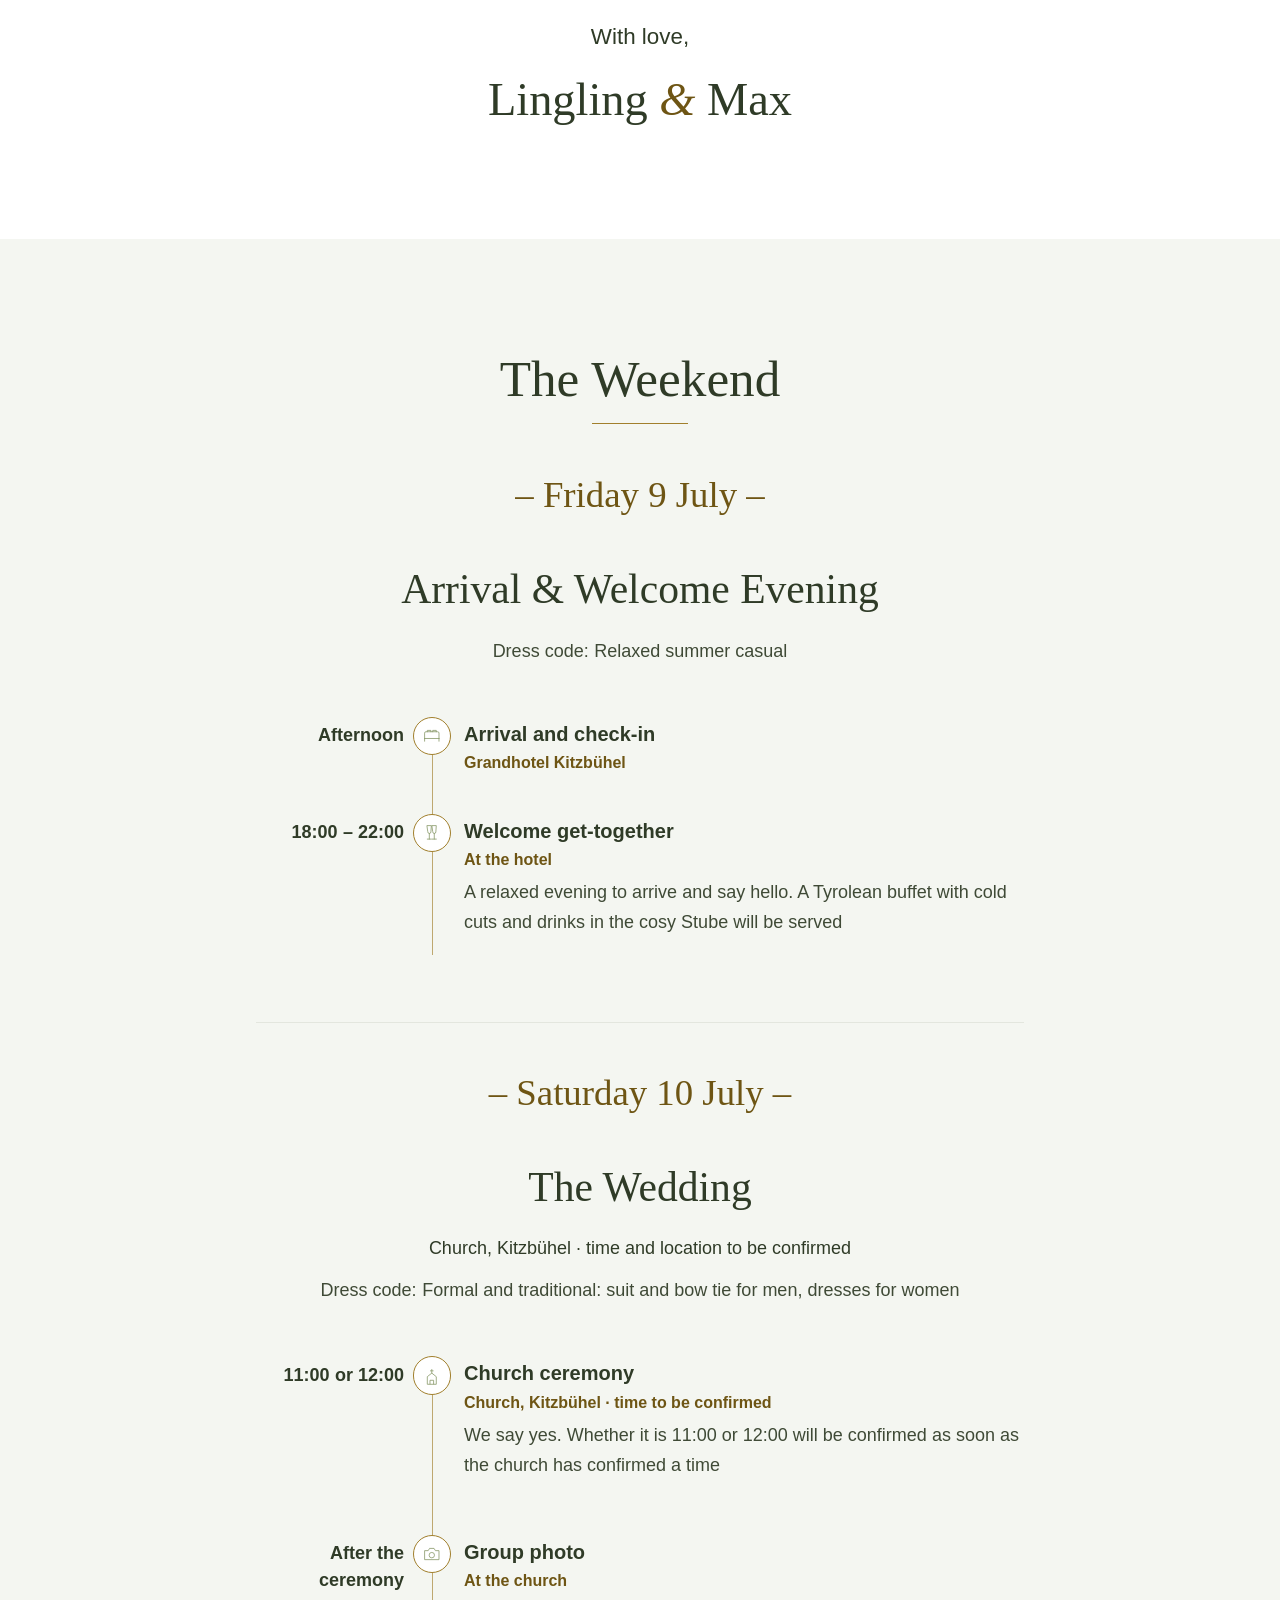
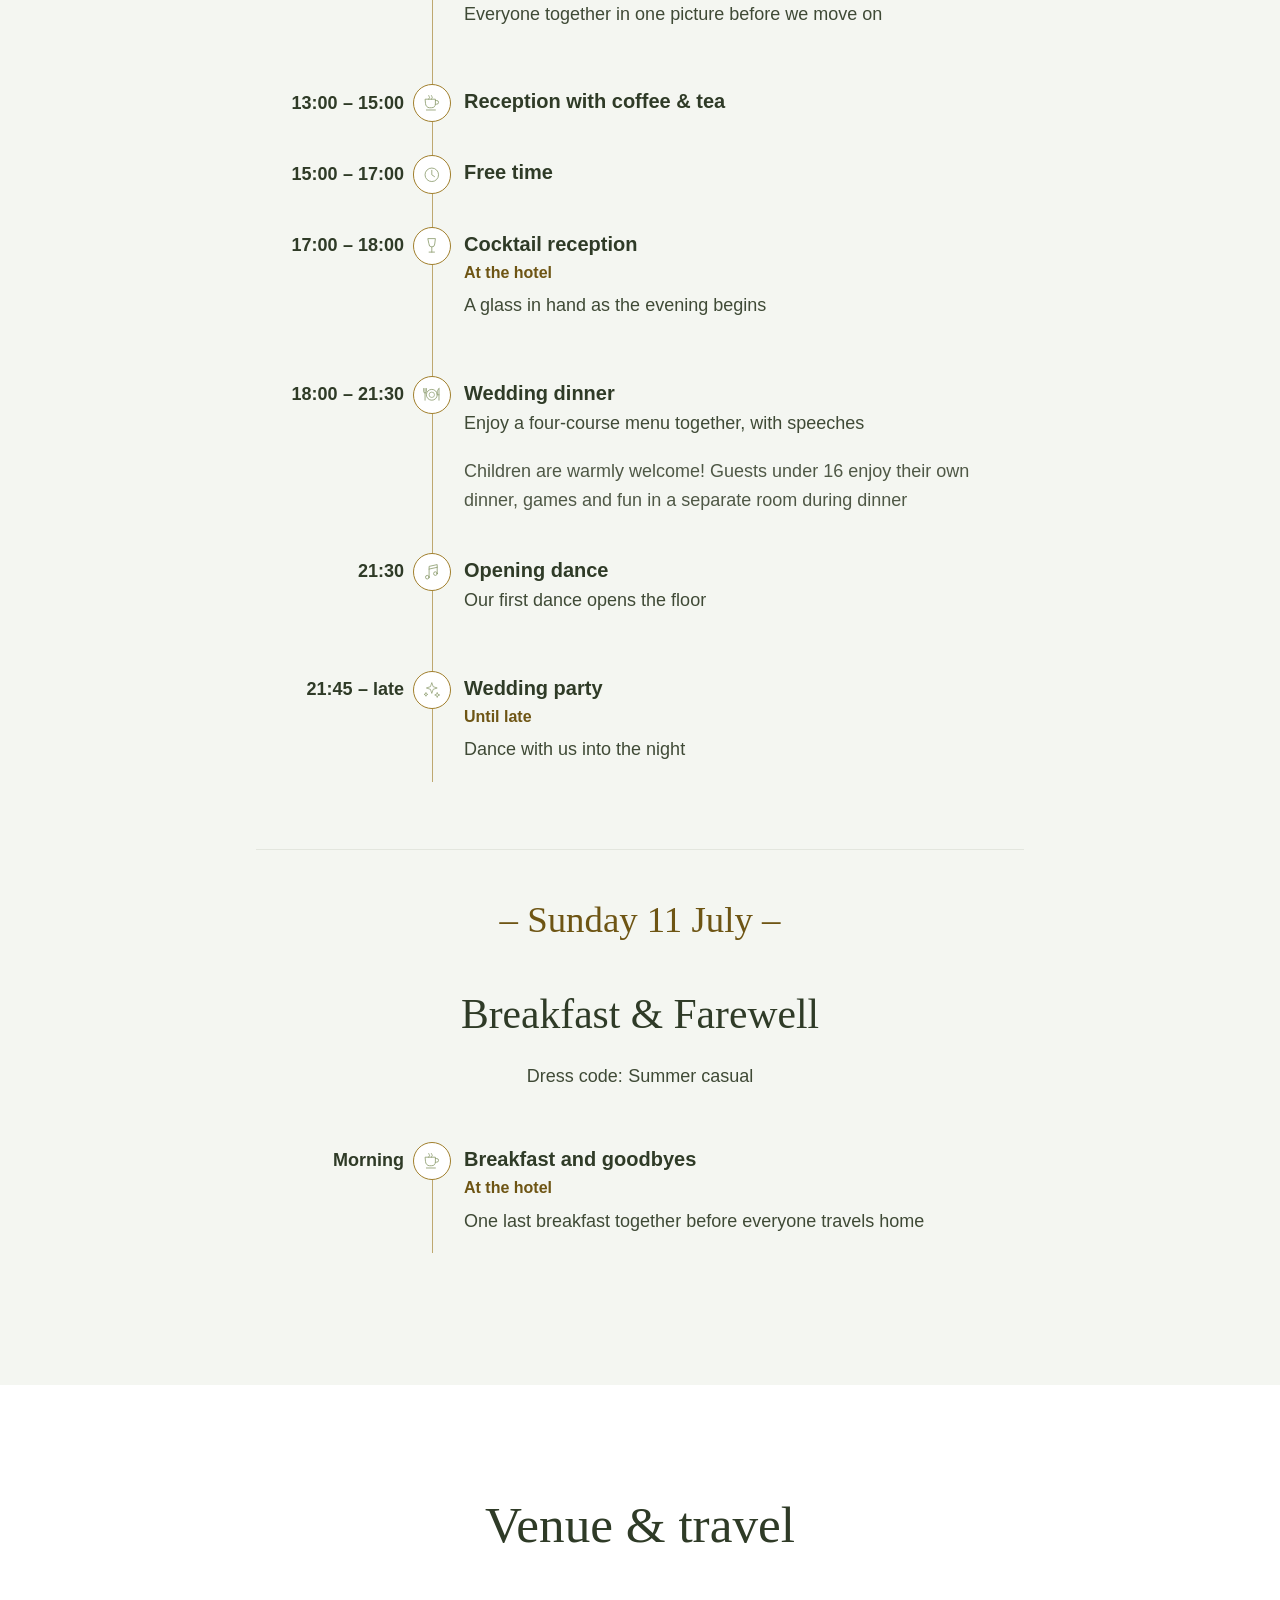
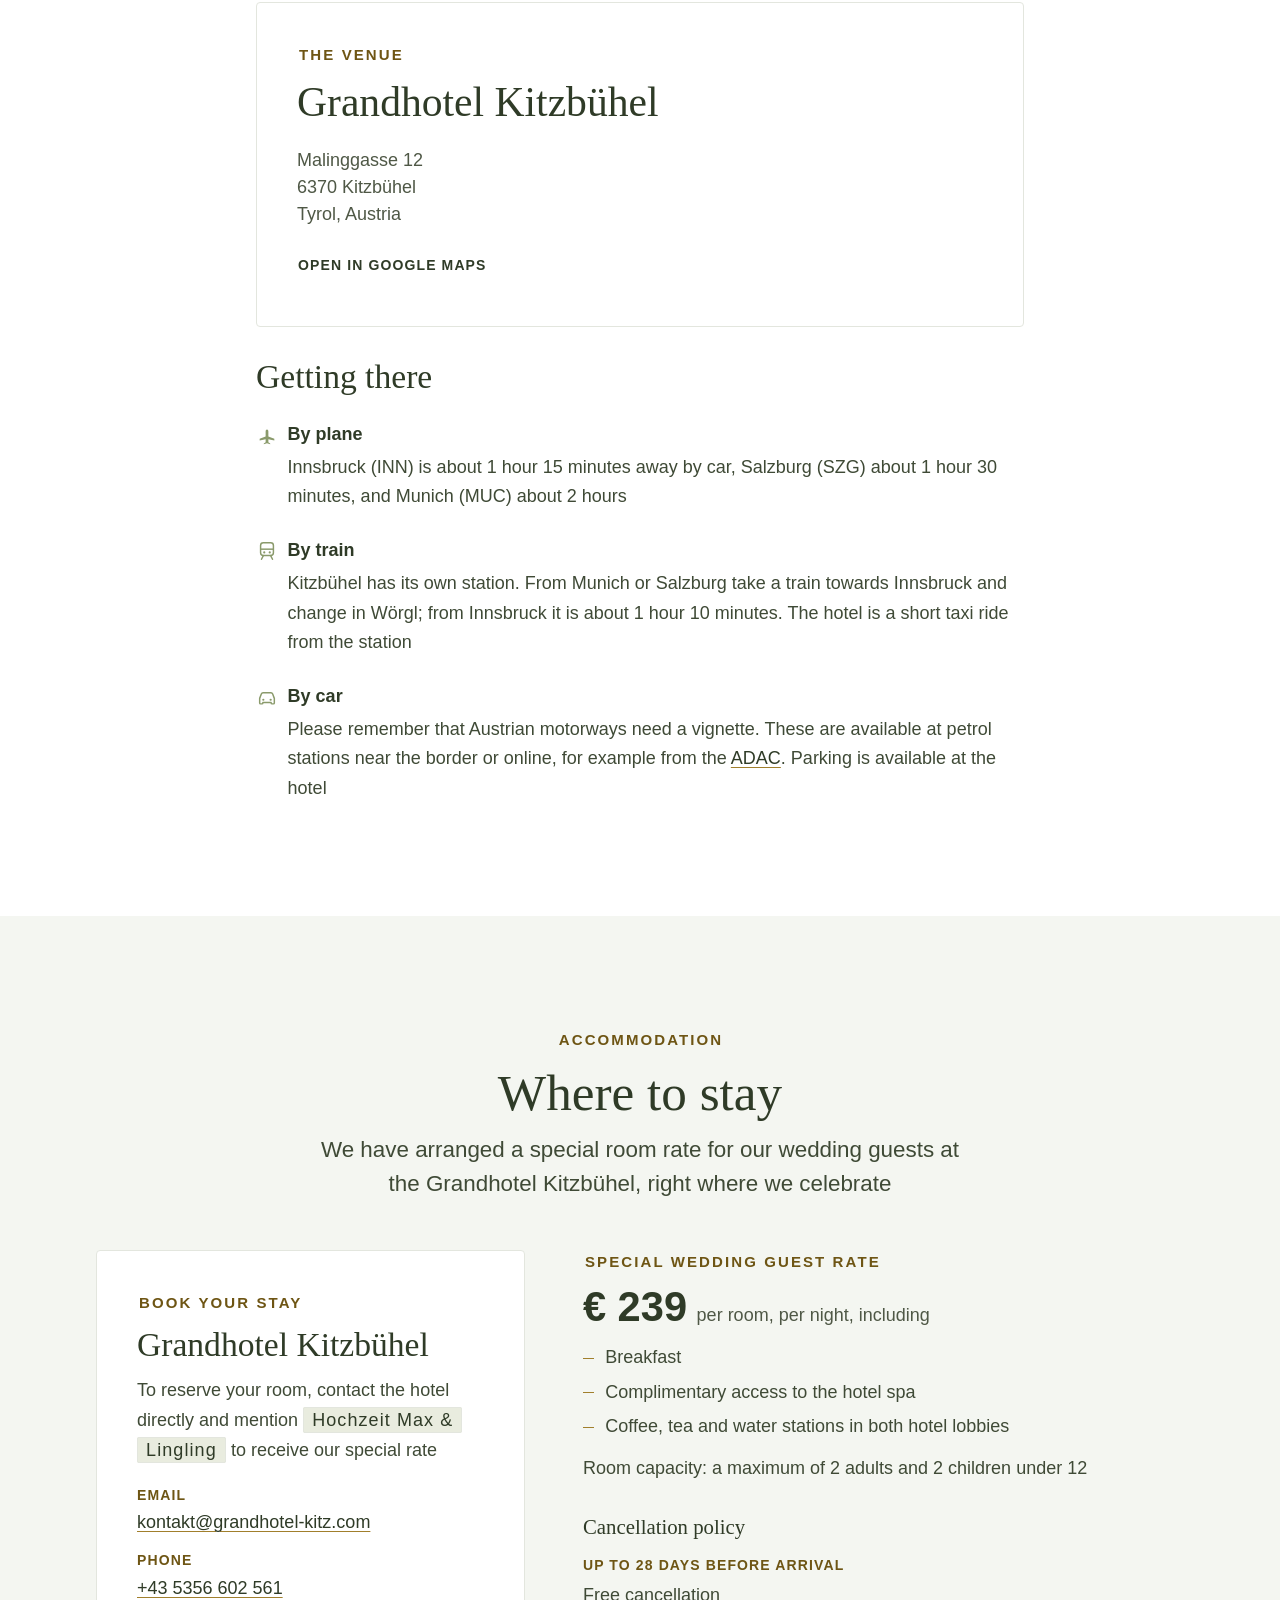
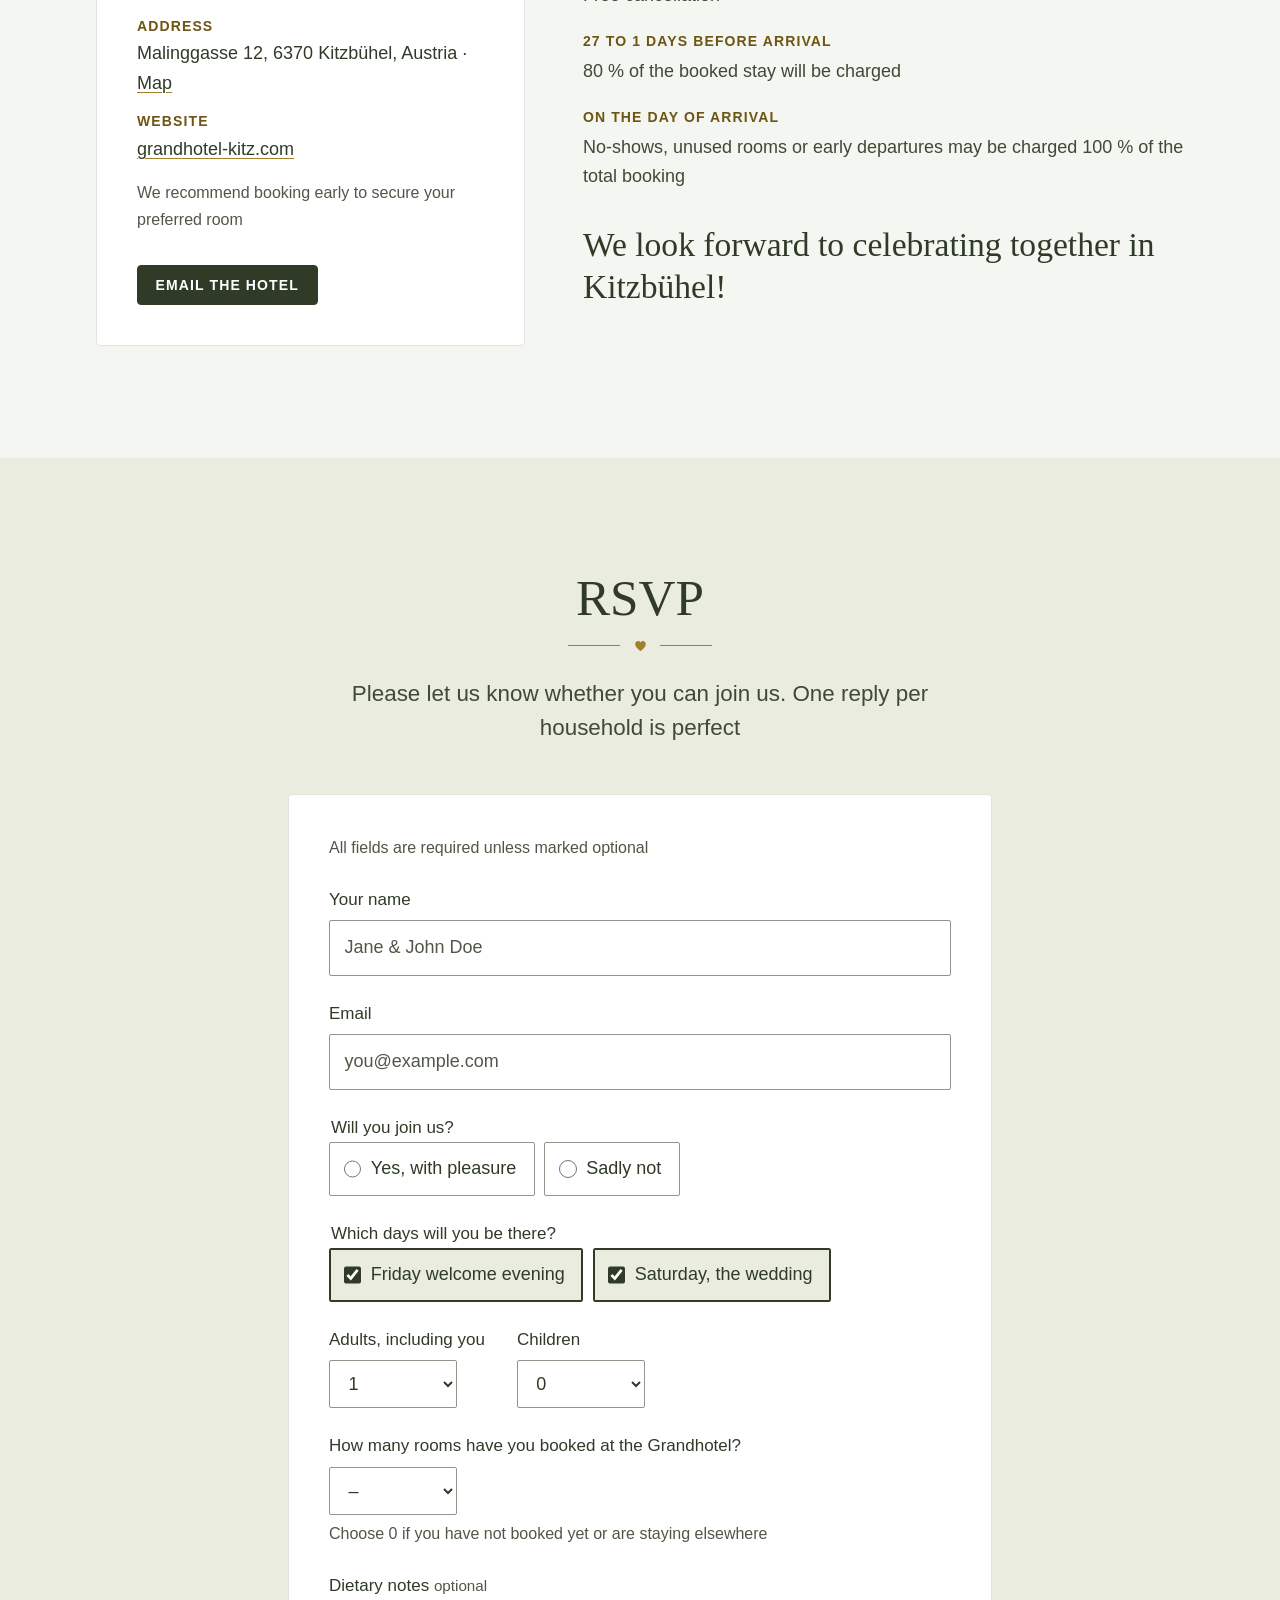
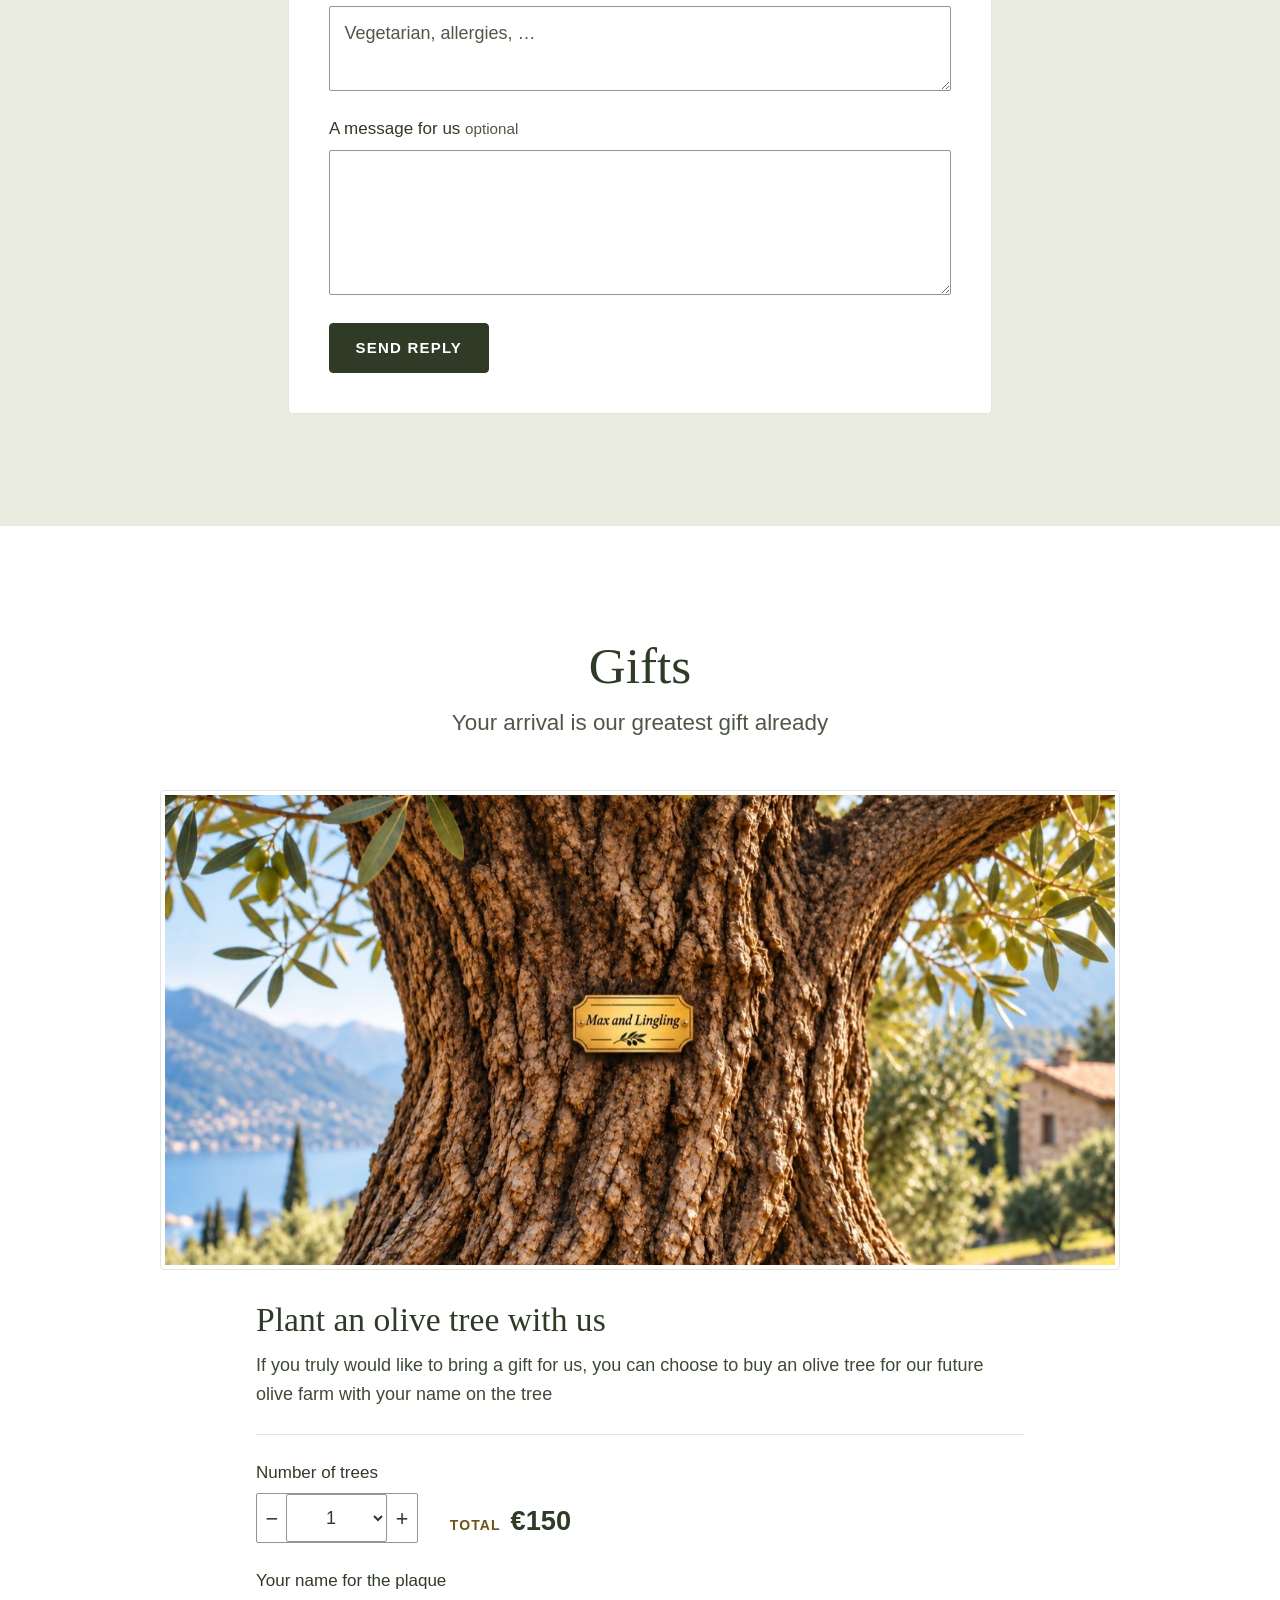
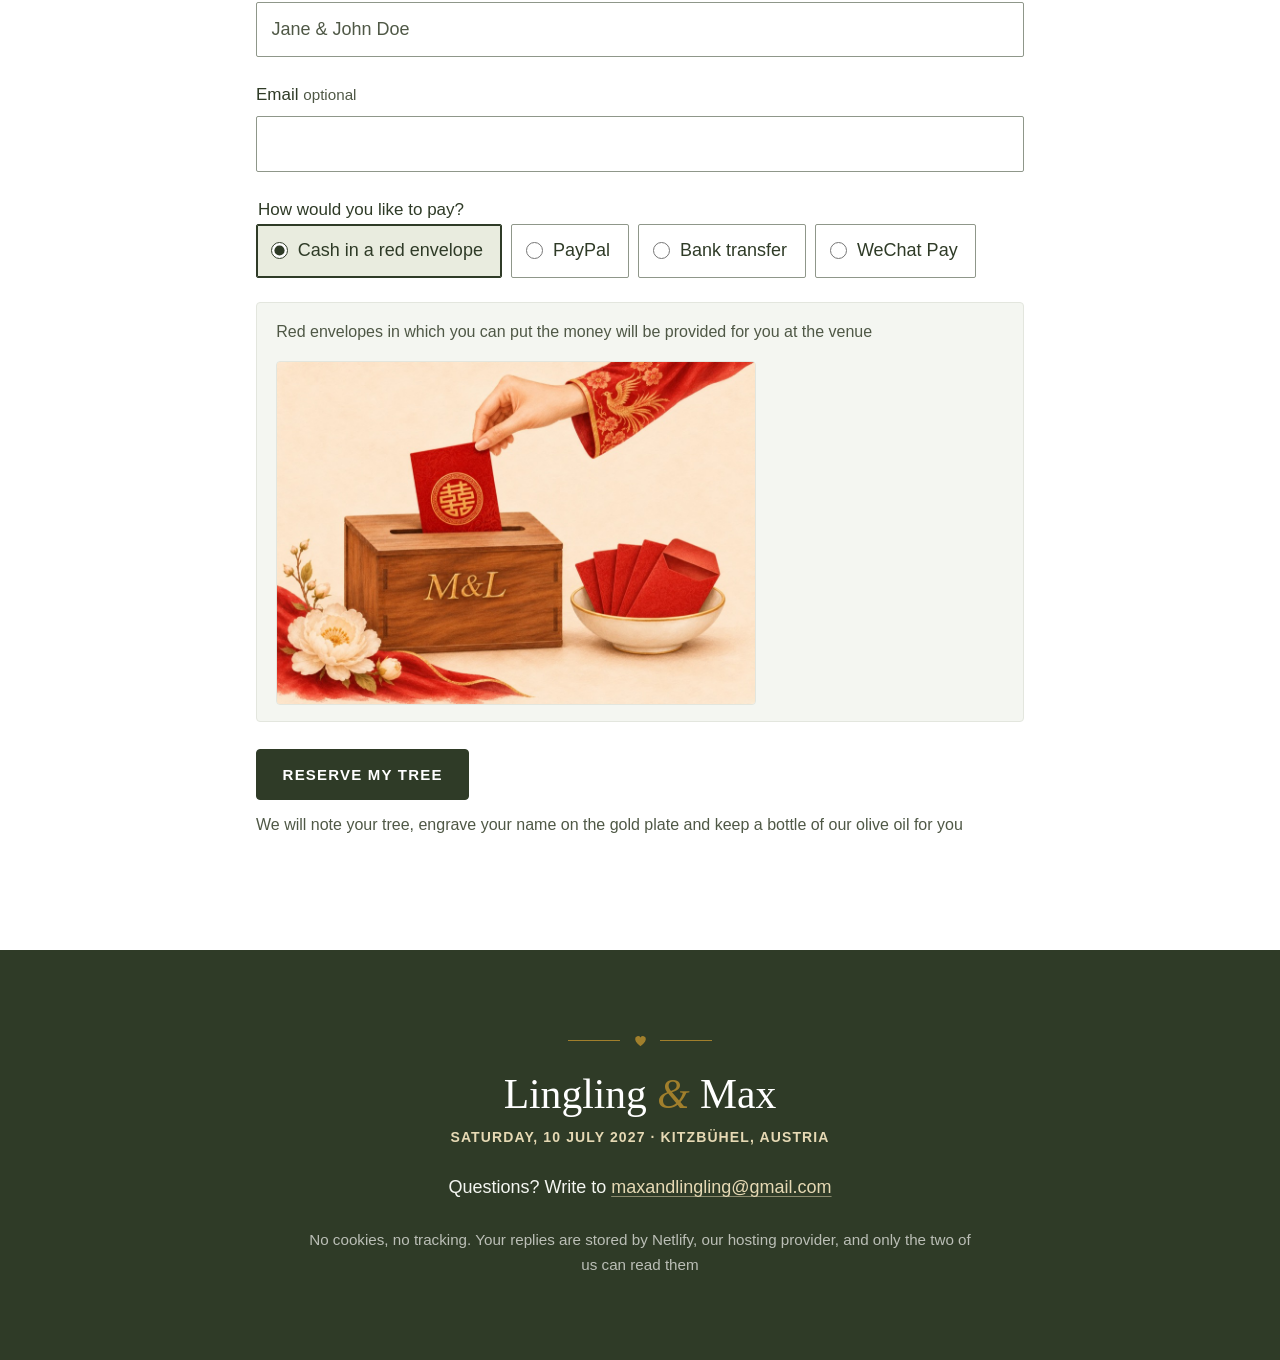
==== commit 610103a1: "Travel, stay, RSVP and gift edits (one batch) Travel: no private-plane sentence; "By car" reminds gu" ====
--- a/index.html
+++ b/index.html
@@ -287,7 +287,7 @@
           <dl class="travel__list">
             <div class="travel__item">
               <dt><svg class="travel__icon" aria-hidden="true" viewBox="0 0 24 24" width="22" height="22"><path d="M10.5 13.5 4 16v2l6.5-1.5V20l-2 1.2V22l3.5-1 3.5 1v-.8l-2-1.2v-3.5L20 18v-2l-6.5-2.5V8.2c0-1.3-.6-2.2-1.5-2.2s-1.5.9-1.5 2.2z" fill="currentColor"/></svg><span lang="en">By plane</span><span lang="de">Mit dem Flugzeug</span><span lang="zh-Hans">乘飞机</span></dt>
-              <dd><span lang="en">Innsbruck (INN) is about 1 hour 15 minutes away by car, Salzburg (SZG) about 1 hour 30 minutes, and Munich (MUC) about 2 hours. Arriving by private plane? The airfield at St. Johann in Tirol (LOIJ) is about 15 minutes by car from Kitzbühel; its 750 m runway takes aircraft of up to 5.7 tonnes</span><span lang="de">Innsbruck (INN) liegt etwa 1 Stunde 15 Minuten mit dem Auto entfernt, Salzburg (SZG) etwa 1 Stunde 30 Minuten und München (MUC) etwa 2 Stunden. Ihr kommt mit dem Privatflugzeug? Der Flugplatz St. Johann in Tirol (LOIJ) liegt etwa 15 Minuten mit dem Auto von Kitzbühel entfernt; die 750 m lange Piste ist für Flugzeuge bis 5,7 Tonnen zugelassen</span><span lang="zh-Hans">因斯布鲁克机场（INN）驾车约 1 小时 15 分钟，萨尔茨堡机场（SZG）约 1 小时 30 分钟，慕尼黑机场（MUC）约 2 小时。乘私人飞机前来？圣约翰蒂罗尔机场（St. Johann in Tirol，LOIJ）距基茨比厄尔约 15 分钟车程；跑道长 750 米，可起降 5.7 吨以下的飞机</span></dd>
+              <dd><span lang="en">Innsbruck (INN) is about 1 hour 15 minutes away by car, Salzburg (SZG) about 1 hour 30 minutes, and Munich (MUC) about 2 hours</span><span lang="de">Innsbruck (INN) liegt etwa 1 Stunde 15 Minuten mit dem Auto entfernt, Salzburg (SZG) etwa 1 Stunde 30 Minuten und München (MUC) etwa 2 Stunden</span><span lang="zh-Hans">因斯布鲁克机场（INN）驾车约 1 小时 15 分钟，萨尔茨堡机场（SZG）约 1 小时 30 分钟，慕尼黑机场（MUC）约 2 小时</span></dd>
             </div>
             <div class="travel__item">
               <dt><svg class="travel__icon" aria-hidden="true" viewBox="0 0 24 24" width="22" height="22"><rect x="5" y="3" width="14" height="14" rx="3" fill="none" stroke="currentColor" stroke-width="1.6"/><path d="M5 10h14" stroke="currentColor" stroke-width="1.6"/><circle cx="9" cy="13.5" r="1.2" fill="currentColor"/><circle cx="15" cy="13.5" r="1.2" fill="currentColor"/><path d="M8 17l-2 4M16 17l2 4" stroke="currentColor" stroke-width="1.6" stroke-linecap="round"/></svg><span lang="en">By train</span><span lang="de">Mit der Bahn</span><span lang="zh-Hans">乘火车</span></dt>
@@ -295,7 +295,7 @@
             </div>
             <div class="travel__item">
               <dt><svg class="travel__icon" aria-hidden="true" viewBox="0 0 24 24" width="22" height="22"><path d="M4 13.5 5.8 8.6A2 2 0 0 1 7.7 7.3h8.6a2 2 0 0 1 1.9 1.3L20 13.5v5a1 1 0 0 1-1 1h-1.5a1 1 0 0 1-1-1V18h-9v.5a1 1 0 0 1-1 1H5a1 1 0 0 1-1-1z" fill="none" stroke="currentColor" stroke-width="1.6" stroke-linejoin="round"/><circle cx="8" cy="15" r="1.2" fill="currentColor"/><circle cx="16" cy="15" r="1.2" fill="currentColor"/></svg><span lang="en">By car</span><span lang="de">Mit dem Auto</span><span lang="zh-Hans">自驾</span></dt>
-              <dd><span lang="en">Austrian motorways need a vignette, available at petrol stations near the border or online. Parking is available at the hotel</span><span lang="de">Für Österreichs Autobahnen braucht ihr eine Vignette, erhältlich an Tankstellen nahe der Grenze oder online. Parkplätze gibt es am Hotel</span><span lang="zh-Hans">在奥地利高速公路行驶需要购买高速通行贴（Vignette），可在边境附近的加油站或网上购买。酒店提供停车位</span></dd>
+              <dd><span lang="en">Please remember that Austrian motorways need a vignette. These are available at petrol stations near the border or online, for example from the <a href="https://www.adac.de/reise-freizeit/maut-vignette/oesterreich/" target="_blank" rel="noopener">ADAC</a>. Parking is available at the hotel</span><span lang="de">Denkt bitte daran, dass ihr für Österreichs Autobahnen eine Vignette braucht. Sie ist an Tankstellen nahe der Grenze oder online erhältlich, zum Beispiel beim <a href="https://www.adac.de/reise-freizeit/maut-vignette/oesterreich/" target="_blank" rel="noopener">ADAC</a>. Parkplätze gibt es am Hotel</span><span lang="zh-Hans">请注意，在奥地利高速公路行驶需要购买高速通行贴（Vignette）。可在边境附近的加油站或网上购买，例如通过 <a href="https://www.adac.de/reise-freizeit/maut-vignette/oesterreich/" target="_blank" rel="noopener">ADAC</a>。酒店提供停车位</span></dd>
             </div>
           </dl>
         </div>
@@ -419,16 +419,30 @@
           </div>
         </fieldset>
 
-        <div class="form__row form__row--attending">
-          <label class="form__label" for="rsvp-guests"><span lang="en">Number of guests, including you</span><span lang="de">Anzahl Gäste, euch eingeschlossen</span><span lang="zh-Hans">人数（包括您本人）</span></label>
-          <select class="form__input" id="rsvp-guests" name="guests">
-            <option value="1" selected>1</option>
-            <option value="2">2</option>
-            <option value="3">3</option>
-            <option value="4">4</option>
-            <option value="5">5</option>
-            <option value="6">6</option>
-          </select>
+        <div class="form__pair form__row--attending">
+          <div class="form__row">
+            <label class="form__label" for="rsvp-adults"><span lang="en">Adults, including you</span><span lang="de">Erwachsene, euch eingeschlossen</span><span lang="zh-Hans">成人人数（包括您本人）</span></label>
+            <select class="form__input" id="rsvp-adults" name="adults">
+              <option value="1" selected>1</option>
+              <option value="2">2</option>
+              <option value="3">3</option>
+              <option value="4">4</option>
+              <option value="5">5</option>
+              <option value="6">6</option>
+            </select>
+          </div>
+          <div class="form__row">
+            <label class="form__label" for="rsvp-children"><span lang="en">Children</span><span lang="de">Kinder</span><span lang="zh-Hans">儿童人数</span></label>
+            <select class="form__input" id="rsvp-children" name="children">
+              <option value="0" selected>0</option>
+              <option value="1">1</option>
+              <option value="2">2</option>
+              <option value="3">3</option>
+              <option value="4">4</option>
+              <option value="5">5</option>
+              <option value="6">6</option>
+            </select>
+          </div>
         </div>
 
         <div class="form__row form__row--attending">
@@ -457,7 +471,6 @@
 
         <div class="form__actions">
           <button class="btn btn--primary" type="submit"><span class="btn__label"><span lang="en">Send reply</span><span lang="de">Antwort senden</span><span lang="zh-Hans">发送回复</span></span><span class="btn__busy" hidden><span lang="en">Sending…</span><span lang="de">Wird gesendet…</span><span lang="zh-Hans">发送中……</span></span></button>
-          <p class="form__hint"><span lang="en">Changed plans? Just send the form again or write to us</span><span lang="de">Pläne geändert? Schickt das Formular einfach noch einmal oder schreibt uns</span><span lang="zh-Hans">计划有变？再提交一次表单或者给我们写信就好</span></p>
         </div>
       </form>
     </div>
@@ -478,9 +491,9 @@
         </div>
         <div class="olive__body">
           <h3 class="olive__title"><span lang="en">Plant an olive tree with us</span><span lang="de">Pflanzt mit uns einen Olivenbaum</span><span lang="zh-Hans">和我们一起种一棵橄榄树</span></h3>
-          <p lang="en">If you truly would like to bring a gift for us, you can choose to buy an olive tree for our olive farm with your name on the tree</p>
-          <p lang="de">Wenn ihr uns wirklich etwas schenken möchtet, könnt ihr einen Olivenbaum für unseren Olivenhain kaufen – mit eurem Namen am Baum</p>
-          <p lang="zh-Hans">如果您真的想送我们一份礼物，可以为我们的橄榄园购买一棵橄榄树，树上会挂上您的名字</p>
+          <p lang="en">If you truly would like to bring a gift for us, you can choose to buy an olive tree for our future olive farm with your name on the tree</p>
+          <p lang="de">Wenn ihr uns wirklich etwas schenken möchtet, könnt ihr einen Olivenbaum für unseren zukünftigen Olivenhain kaufen – mit eurem Namen am Baum</p>
+          <p lang="zh-Hans">如果您真的想送我们一份礼物，可以为我们未来的橄榄园购买一棵橄榄树，树上会挂上您的名字</p>
 
           <form class="olive-form" name="olive-trees" method="POST" action="/thanks-trees.html" data-netlify="true" netlify-honeypot="bot-field" data-price="150">
             <input type="hidden" name="form-name" value="olive-trees">
@@ -523,7 +536,7 @@
             </fieldset>
 
             <div class="pay pay--cash">
-              <p class="pay__hint"><span lang="en">Red envelopes in which you can put the money will be provided for you</span><span lang="de">Rote Umschläge, in die ihr das Geld stecken könnt, liegen für euch bereit</span><span lang="zh-Hans">我们会为您准备好红包，您可以把现金放进去</span></p>
+              <p class="pay__hint"><span lang="en">Red envelopes in which you can put the money will be provided for you at the venue</span><span lang="de">Rote Umschläge, in die ihr das Geld stecken könnt, liegen vor Ort für euch bereit</span><span lang="zh-Hans">我们会在婚礼现场为您准备好红包，您可以把现金放进去</span></p>
               <img class="pay__picture" src="images/red-envelope.jpg" alt="A hand drops a red envelope into a wooden box marked M&amp;L, with more red envelopes waiting in a bowl beside it" data-alt-de="Eine Hand steckt einen roten Umschlag in eine Holzbox mit der Aufschrift M&amp;L, daneben liegen weitere rote Umschläge in einer Schale" data-alt-zh="一只手把红包投进刻有 M&amp;L 的木盒，旁边的碗里放着更多红包" width="1000" height="714" loading="lazy" decoding="async">
             </div>
             <div class="pay pay--paypal">
--- a/css/styles.css
+++ b/css/styles.css
@@ -426,10 +426,12 @@
 .stay__included { list-style: none; margin: 0 0 var(--s3); padding: 0; display: grid; gap: .3rem; }
 .stay__included li { position: relative; padding-left: 1.4rem; }
 .stay__included li::before { content: ""; position: absolute; left: 0; top: .8em; width: .7rem; height: 1px; background: var(--gold); }
-.stay__capacity { color: var(--green-muted); font-size: 1rem; }
+.stay__capacity { color: var(--green-body); font-size: inherit; } /* same as the "included" list */
 .stay__subtitle { margin: var(--s6) 0 0; }
+.stay__policy { gap: 1.25rem; }
+.stay__policy .stay__row { gap: .2rem; }
 .stay__policy dd { color: var(--green-body); }
-.stay__closing { margin-top: var(--s5); font-family: var(--font-serif); font-size: 1.25rem; color: var(--green); }
+.stay__closing { margin-top: var(--s6); font-family: var(--font-serif); font-size: var(--fs-3); line-height: 1.25; color: var(--green); }
 @media (min-width: 50em) {
   .stay { max-width: none; grid-template-columns: minmax(0, 5fr) minmax(0, 7fr); gap: clamp(2rem, 2rem + 2vw, 4rem); align-items: start; }
 }
@@ -501,6 +503,8 @@
 .form__honeypot { position: absolute; left: -10000px; width: 1px; height: 1px; overflow: hidden; }
 .form__row { display: grid; gap: .4rem; }
 .form__fieldset { border: 0; margin: 0; padding: 0; min-width: 0; }
+.form__pair { display: flex; flex-wrap: wrap; gap: var(--s4) var(--s6); } /* adults and children side by side */
+.form__pair .form__input { width: 8rem; }
 .form__label { font-size: 1.0625rem; font-weight: 500; color: var(--green); }
 .form__optional { color: var(--green-muted); font-size: .95rem; font-weight: 400; }
 .form__intro { color: var(--green-muted); font-size: 1rem; margin: 0; }
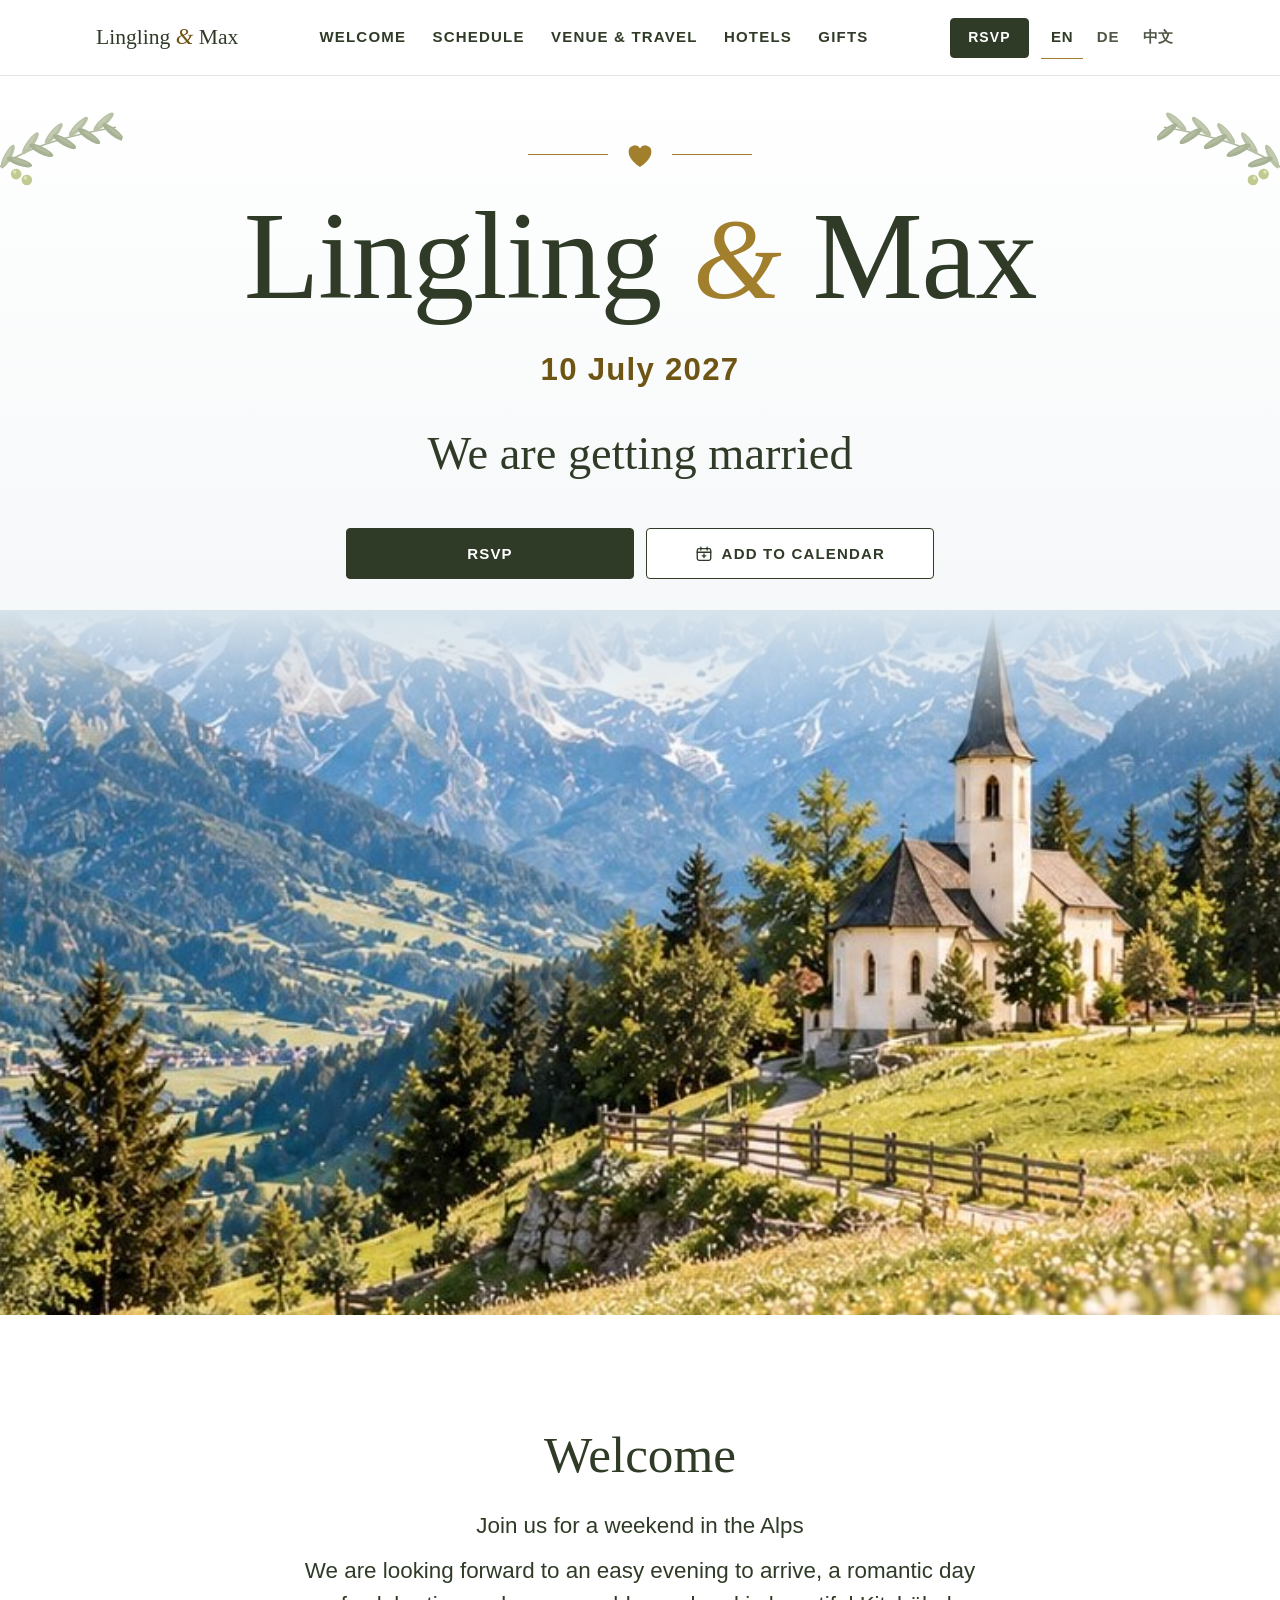
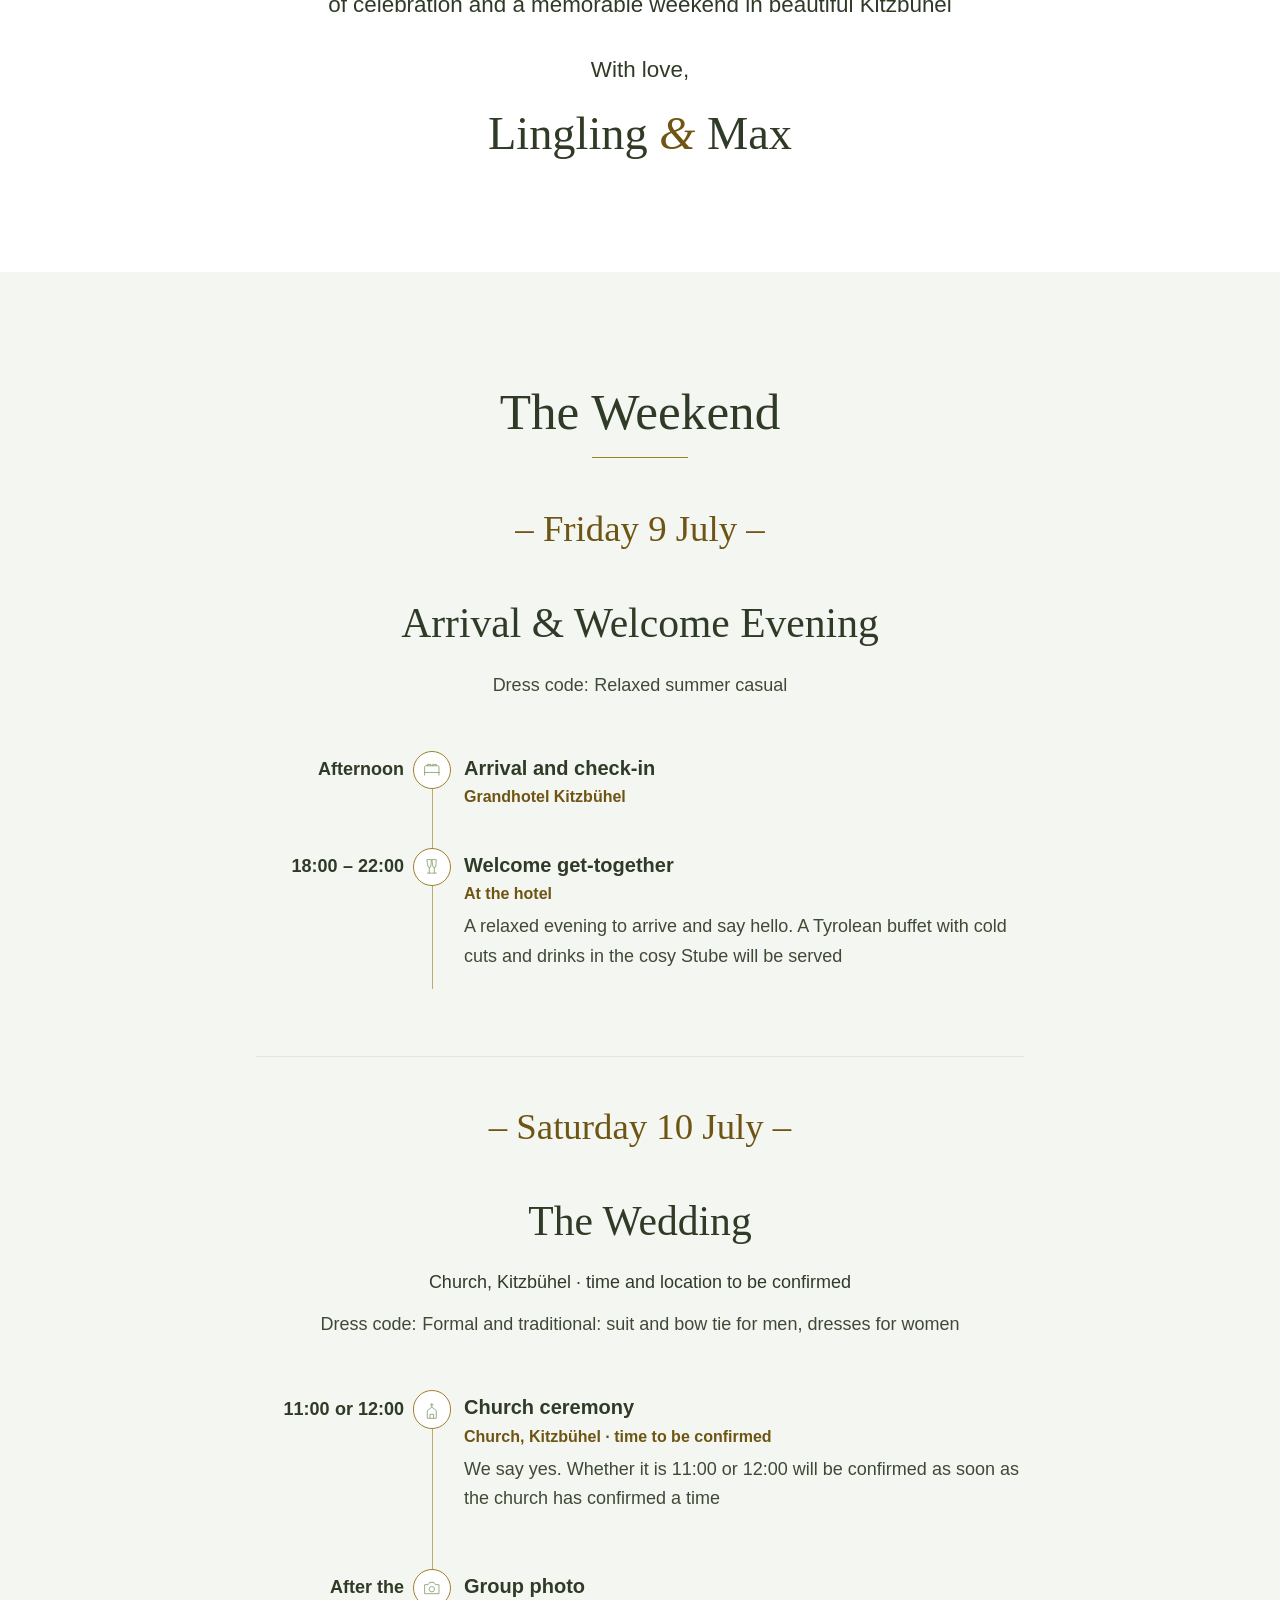
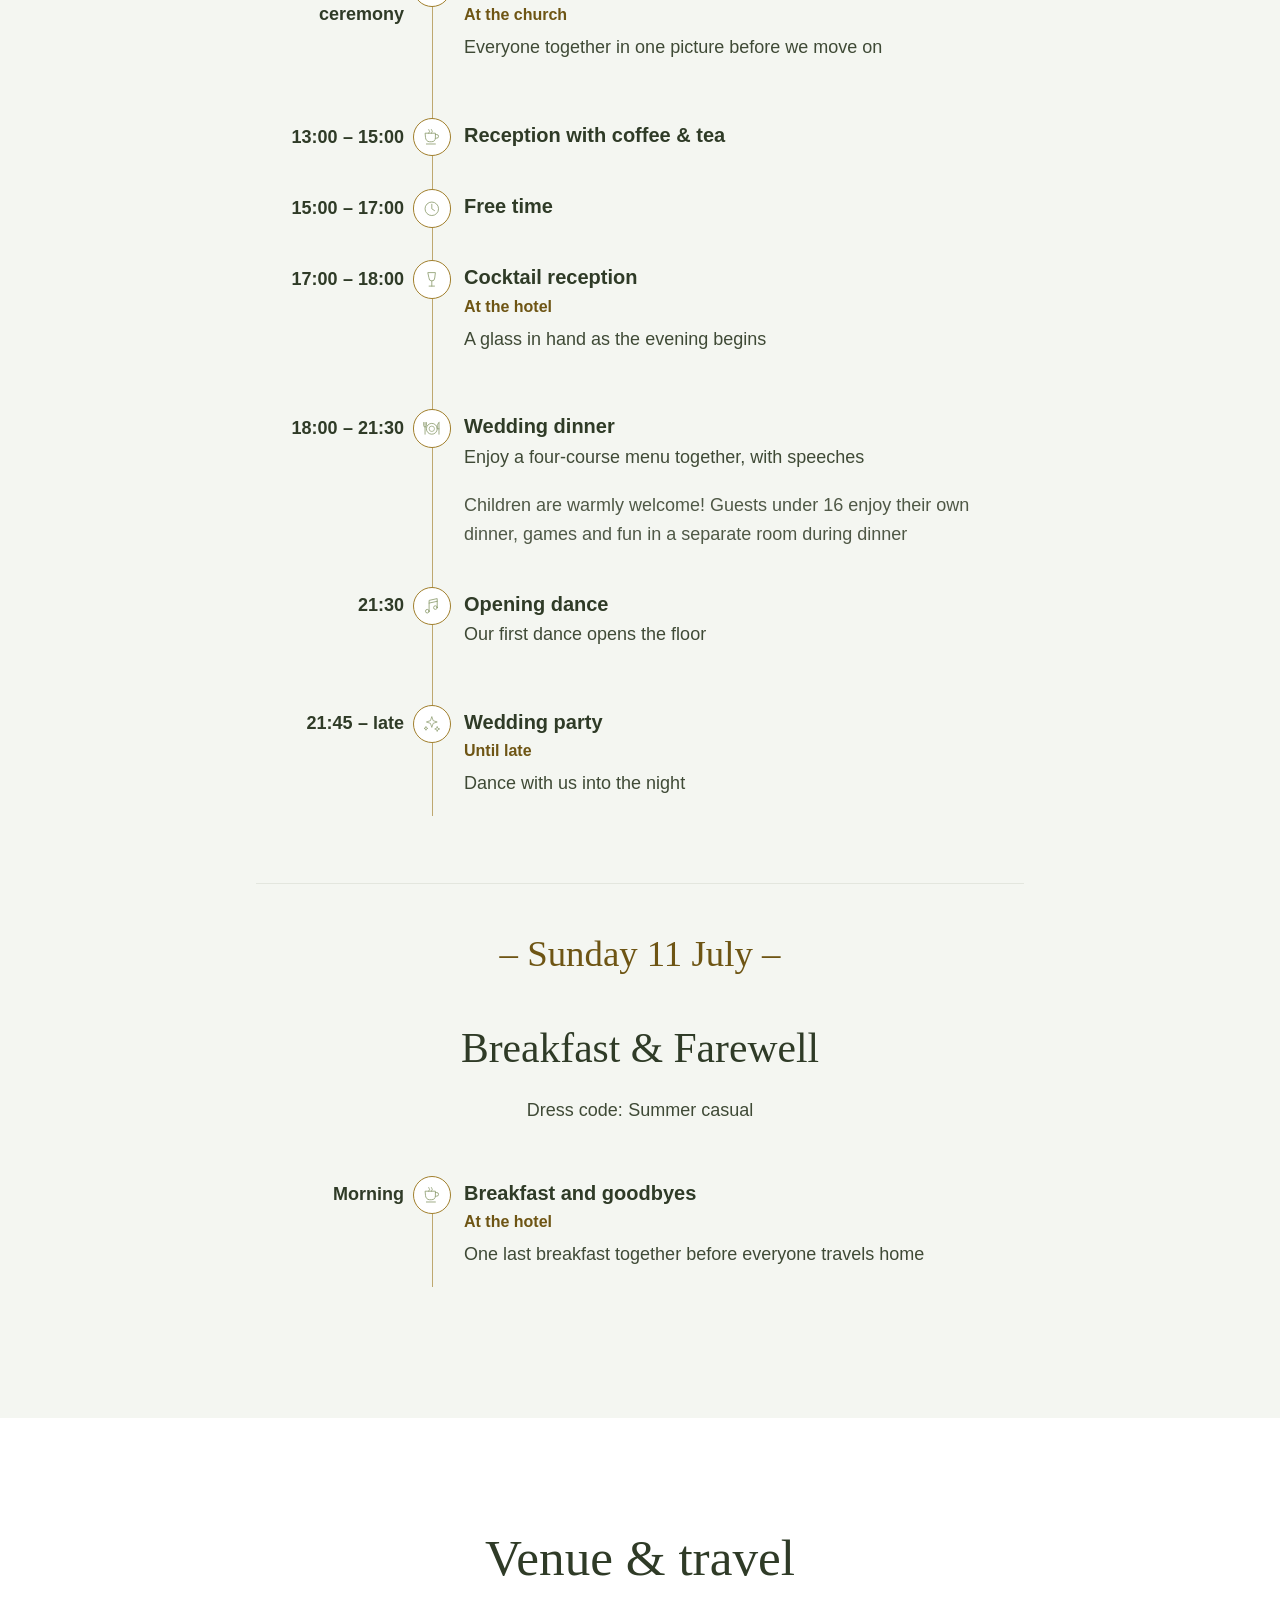
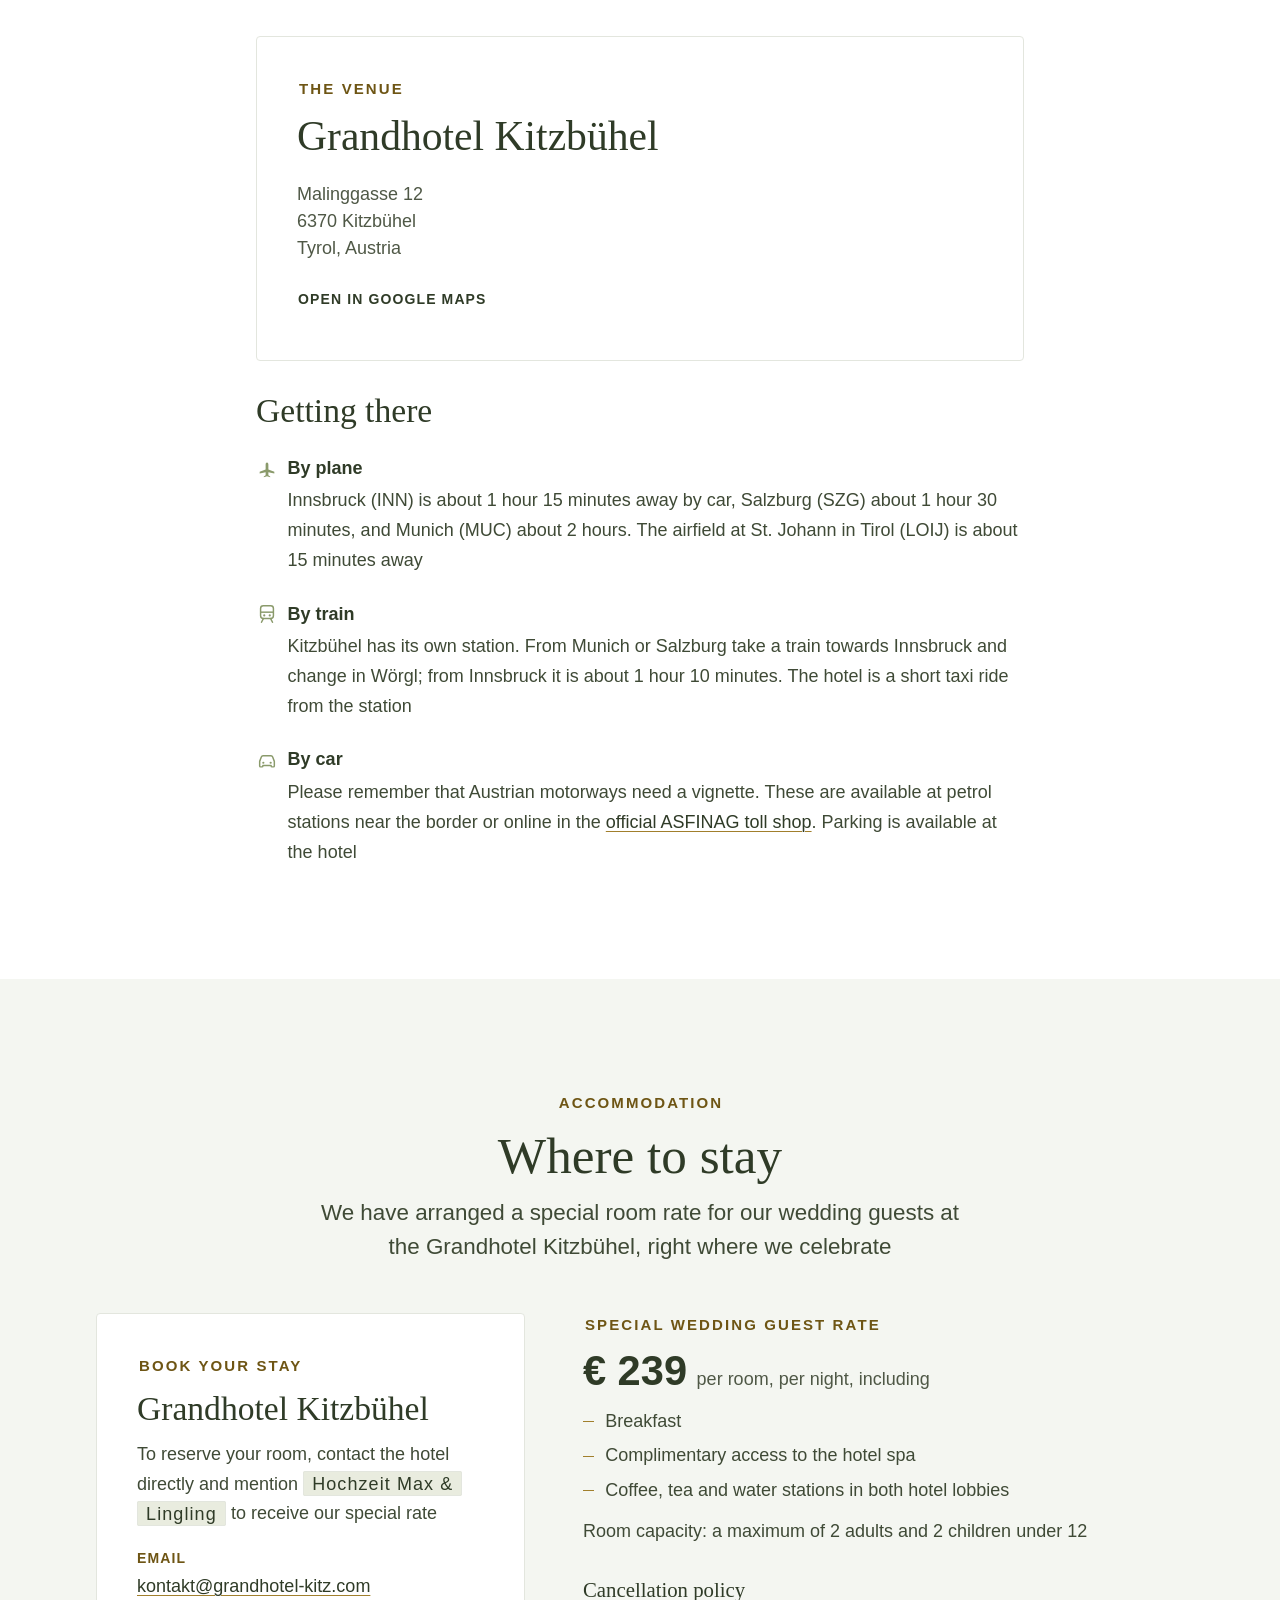
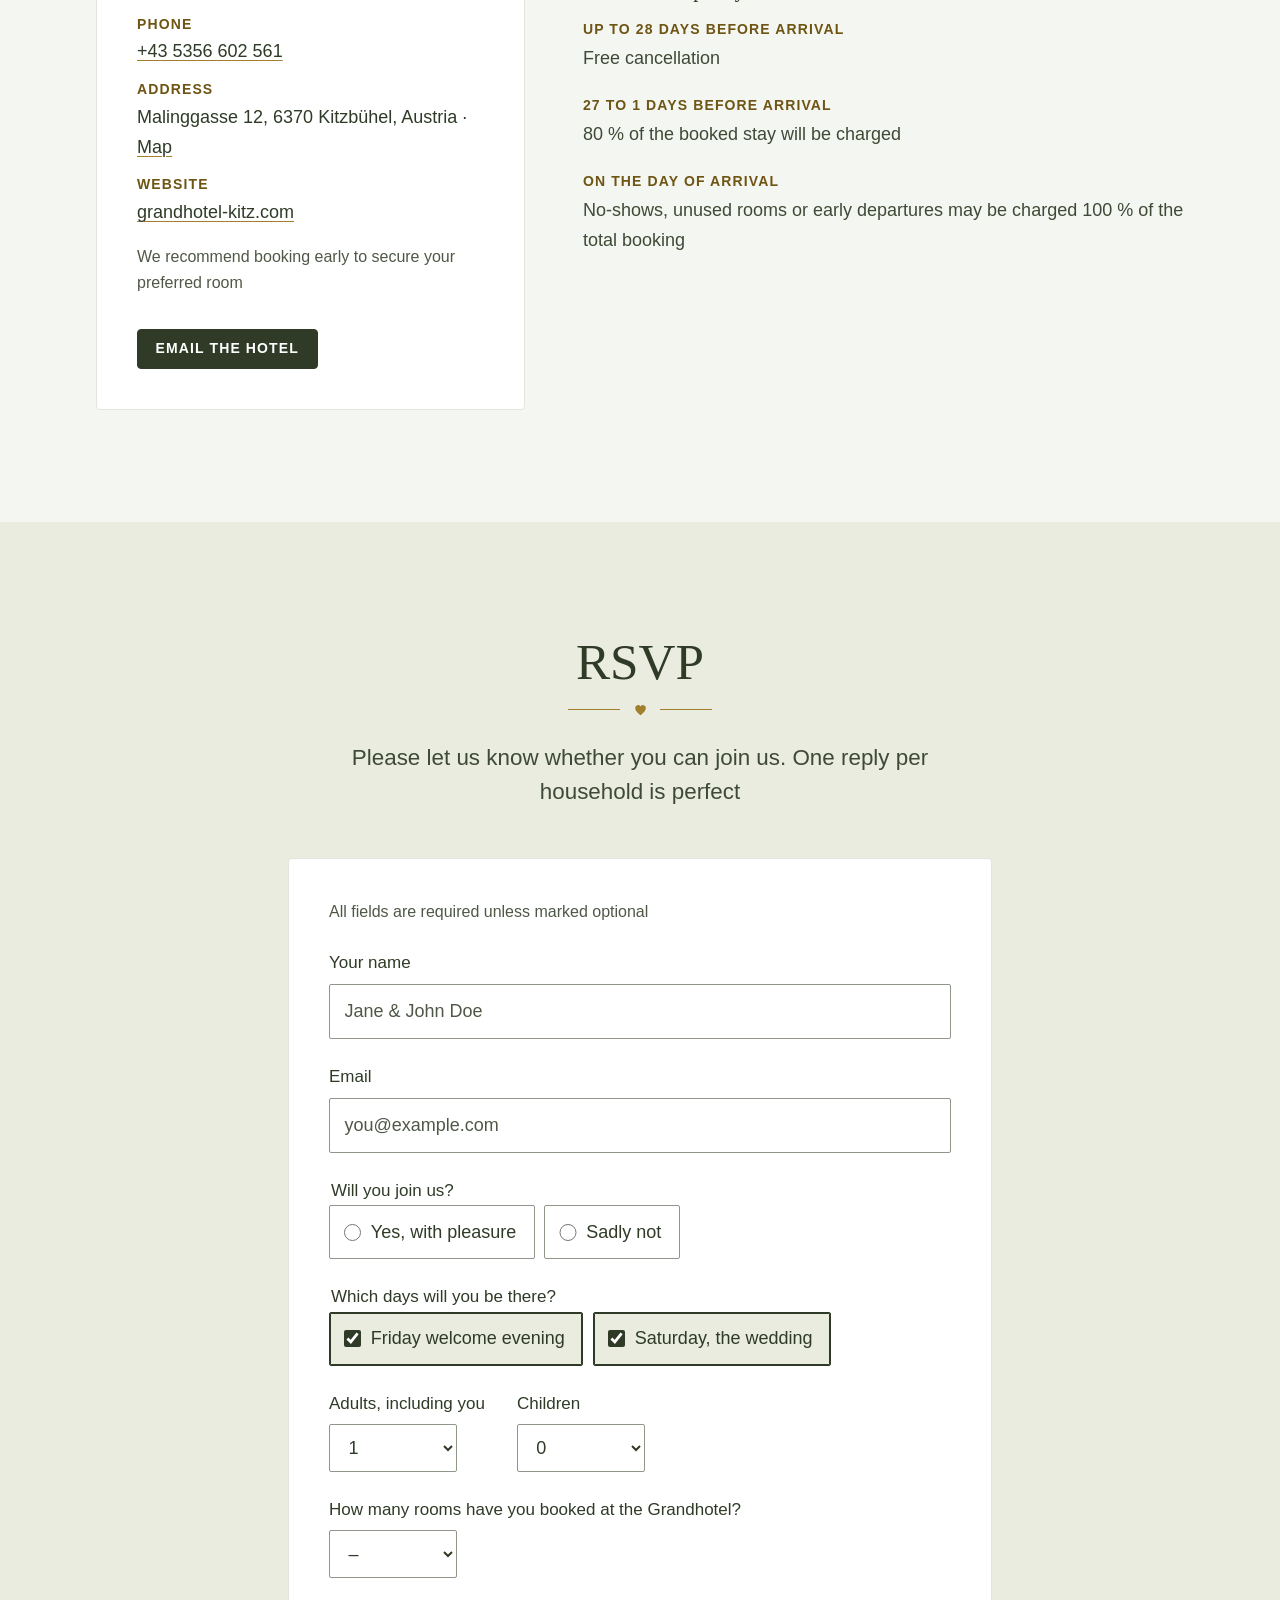
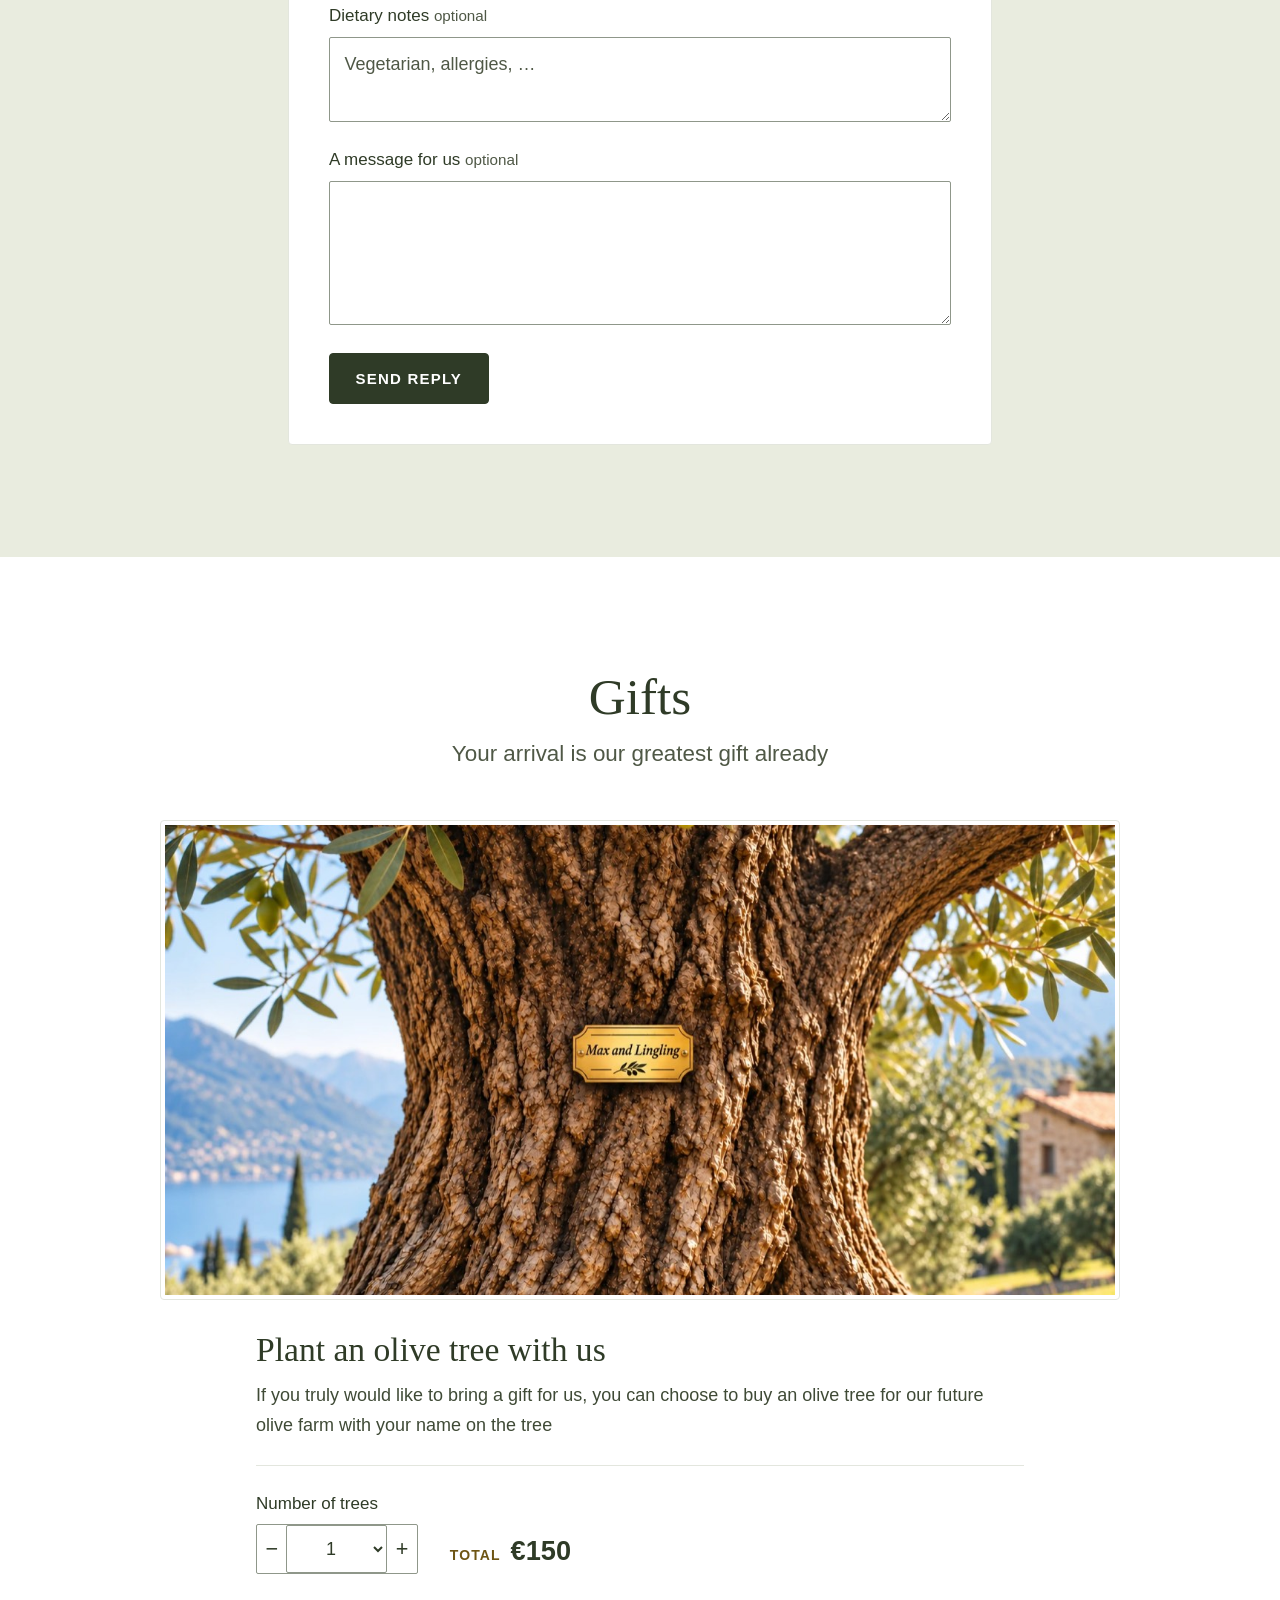
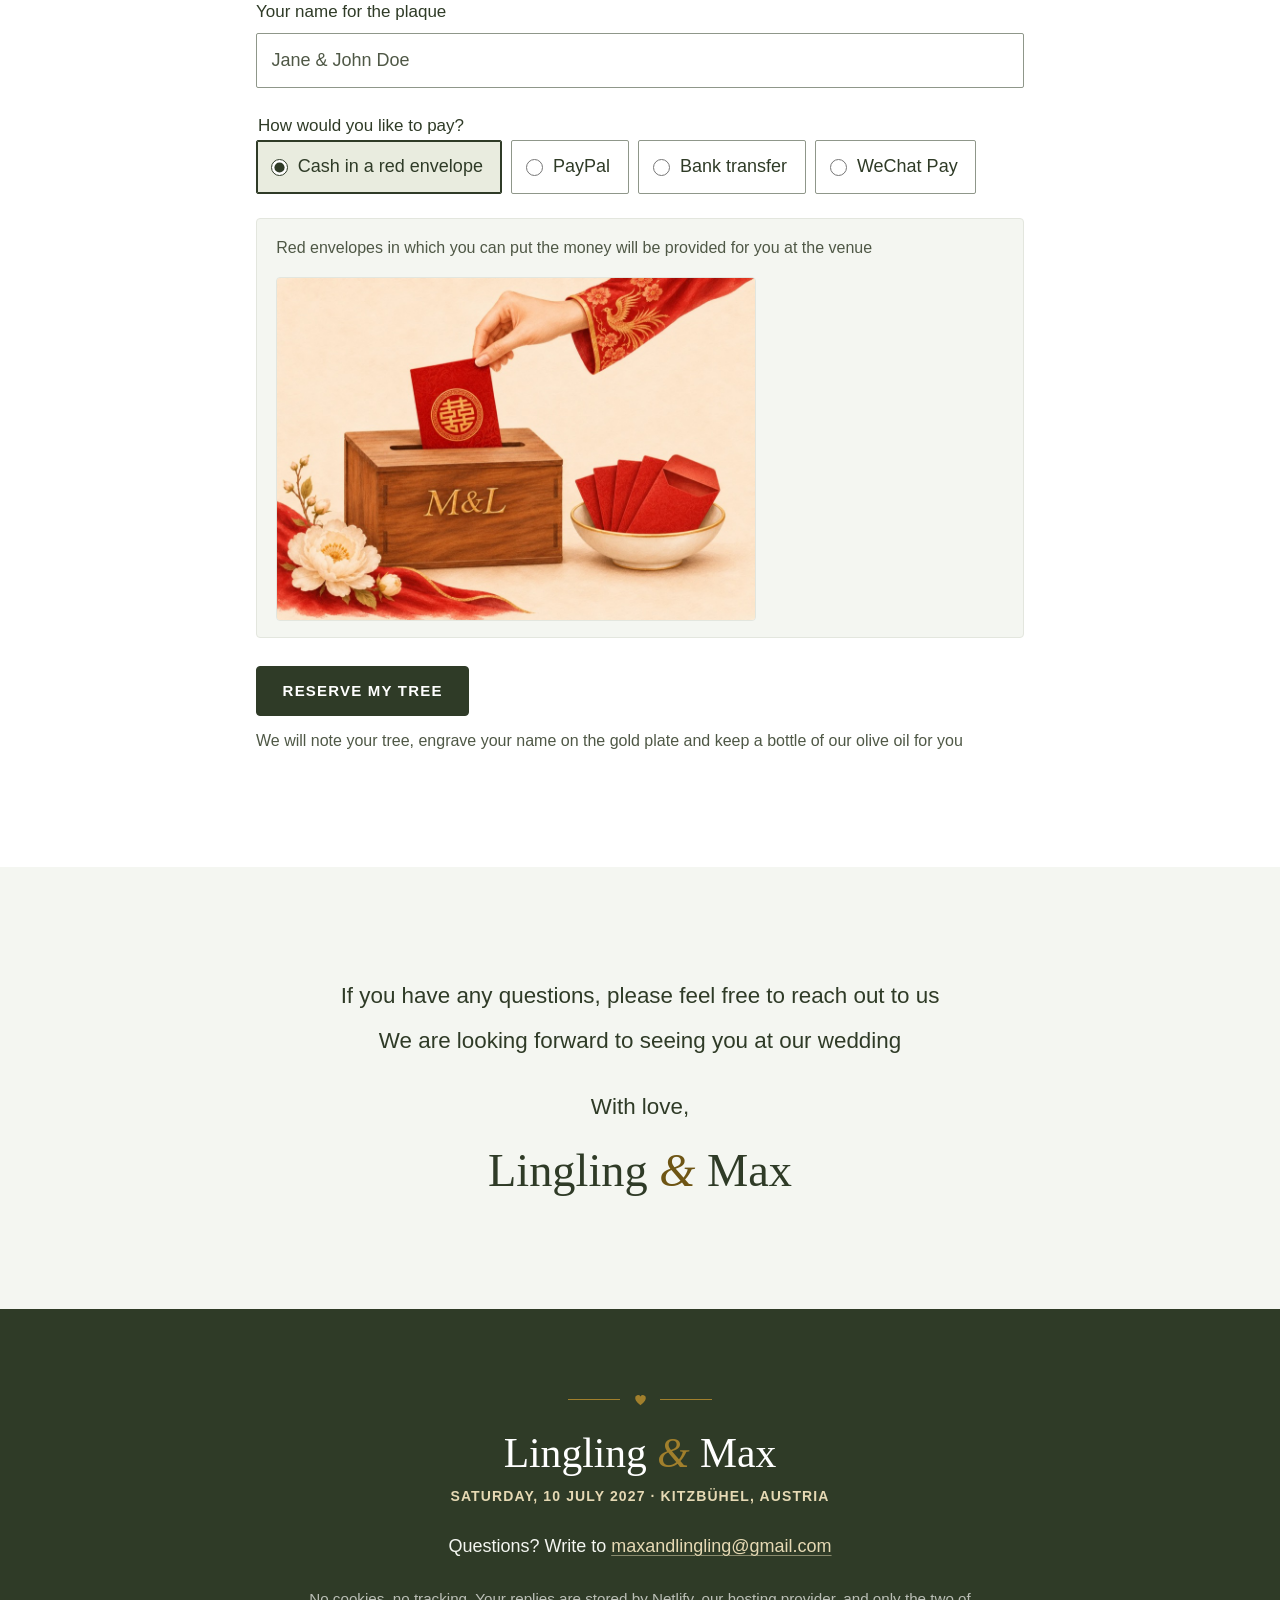
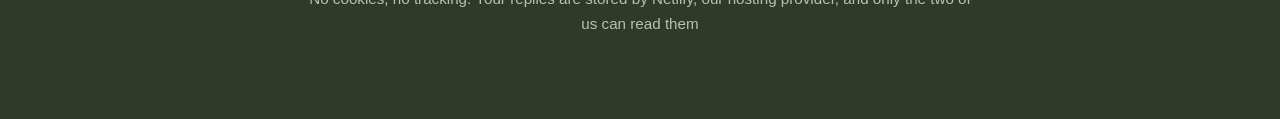
==== commit 28c632fd: "Travel, closing message, German feedback and a Chinese language review Travel: the vignette links AS" ====
--- a/index.html
+++ b/index.html
@@ -80,7 +80,7 @@
       <div class="ornament ornament--large ornament--hero" aria-hidden="true"><span></span><svg viewBox="0 0 24 24" width="15" height="15" aria-hidden="true"><path d="M12 21s-8.5-5.4-8.5-11.3A4.6 4.6 0 0 1 12 7a4.6 4.6 0 0 1 8.5 2.7C20.5 15.6 12 21 12 21z" fill="currentColor"/></svg><span></span></div>
       <h1 class="hero__names" id="hero-names">Lingling <span class="amp">&amp;</span> Max</h1>
       <p class="hero__date"><time datetime="2027-07-10T12:00:00+02:00"><span lang="en">10 July 2027</span><span lang="de">10. Juli 2027</span><span lang="zh-Hans">2027年7月10日</span></time></p>
-      <p class="hero__headline"><span lang="en">We are getting married</span><span lang="de">Wir heiraten</span><span lang="zh-Hans">我们要结婚啦</span></p>
+      <p class="hero__headline"><span lang="en">We are getting married</span><span lang="de">Wir heiraten!</span><span lang="zh-Hans">我们要结婚啦</span></p>
       <div class="hero__actions">
         <a class="btn btn--primary" href="#rsvp"><span lang="en">RSVP</span><span lang="de">Rückmeldung</span><span lang="zh-Hans">回复邀请</span></a>
         <a class="btn btn--ghost" href="lingling-and-max.ics" download="lingling-and-max.ics" id="add-to-calendar">
@@ -101,7 +101,7 @@
         <p class="lead" lang="zh-Hans">欢迎来阿尔卑斯山和我们共度周末</p>
         <p class="lead" lang="en">We are looking forward to an easy evening to arrive, a romantic day of celebration and a memorable weekend in beautiful Kitzbühel</p>
         <p class="lead" lang="de">Wir freuen uns auf einen entspannten Abend zum Ankommen, einen romantischen Festtag und ein unvergessliches Wochenende im schönen Kitzbühel</p>
-        <p class="lead" lang="zh-Hans">我们期待与大家共度一个轻松的抵达之夜、一个浪漫的庆祝之日，以及在美丽的基茨比厄尔的难忘周末</p>
+        <p class="lead" lang="zh-Hans">我们期待在美丽的基茨比厄尔与大家共度一个轻松的抵达之夜、一个浪漫的庆祝之日和一个难忘的周末</p>
         <p class="welcome__sign"><span class="welcome__love"><span lang="en">With love,</span><span lang="de">Alles Liebe,</span><span lang="zh-Hans">爱你们的，</span></span> Lingling <span class="amp">&amp;</span> Max</p>
       </div>
     </div>
@@ -121,7 +121,7 @@
           <header class="day__head">
             <p class="eyebrow eyebrow--date"><span lang="en">Friday 9 July</span><span lang="de">Freitag, 9. Juli</span><span lang="zh-Hans">7月9日 星期五</span></p>
             <h3 class="day__title"><span lang="en">Arrival & Welcome Evening</span><span lang="de">Ankommen & Willkommensabend</span><span lang="zh-Hans">抵达与欢迎之夜</span></h3>
-            <p class="dress"><span class="dress__label"><span lang="en">Dress code</span><span lang="de">Dresscode</span><span lang="zh-Hans">着装</span></span> <span lang="en">Relaxed summer casual</span><span lang="de">Lässig-sommerlich</span><span lang="zh-Hans">轻松的夏日休闲装</span></p>
+            <p class="dress"><span class="dress__label"><span lang="en">Dress code</span><span lang="de">Dresscode</span><span lang="zh-Hans">着装</span></span> <span lang="en">Relaxed summer casual</span><span lang="de">Ländlich-sommerlich</span><span lang="zh-Hans">轻松的夏日休闲装</span></p>
           </header>
           <ol class="timeline">
             <li class="timeline__item">
@@ -136,10 +136,10 @@
               <span class="timeline__when"><time class="timeline__time" datetime="2027-07-09T18:00:00+02:00">18:00</time><span class="timeline__until">– 22:00</span></span>
               <div class="timeline__body">
                 <h4 class="timeline__title"><span lang="en">Welcome get-together</span><span lang="de">Get-together zur Begrüßung</span><span lang="zh-Hans">欢迎聚会</span></h4>
-                <p class="timeline__place"><span lang="en">At the hotel</span><span lang="de">Im Hotel</span><span lang="zh-Hans">在酒店</span></p>
+                <p class="timeline__place"><span lang="en">At the hotel</span><span lang="de">Im Hotel – Die Stube</span><span lang="zh-Hans">在酒店</span></p>
                 <p lang="en">A relaxed evening to arrive and say hello. A Tyrolean buffet with cold cuts and drinks in the cosy Stube will be served</p>
                 <p lang="de">Ein entspannter Abend zum Ankommen und Hallo sagen. In der gemütlichen Stube gibt es ein Tiroler Buffet mit Aufschnitt und Getränken</p>
-                <p lang="zh-Hans">一个轻松的夜晚，抵达后互相问候。温馨的传统木屋餐厅（Stube）将供应蒂罗尔自助餐、冷切肉和饮品</p>
+                <p lang="zh-Hans">一个轻松的夜晚，大家抵达后互相问候。温馨的传统木屋餐厅（Stube）将供应蒂罗尔风味自助餐，包括冷切肉和饮品</p>
               </div>
               <span class="timeline__icon" aria-hidden="true"><svg viewBox="0 0 48 48"><path d="M14 8h9l-1 14a3.5 3.5 0 0 1-7 0zM18.5 25.5V38M14 38h9M25 8h9l-1 14a3.5 3.5 0 0 1-7 0zM29.5 25.5V38M25 38h9" fill="none" stroke="currentColor" stroke-width="1.8" stroke-linejoin="round" stroke-linecap="round"/></svg></span>
             </li>
@@ -164,7 +164,7 @@
                 <p class="timeline__place"><span lang="en">Church, Kitzbühel · time to be confirmed</span><span lang="de">Kirche, Kitzbühel · Uhrzeit wird noch bestätigt</span><span lang="zh-Hans">基茨比厄尔教堂 · 时间待确认</span></p>
                 <p lang="en">We say yes. Whether it is 11:00 or 12:00 will be confirmed as soon as the church has confirmed a time</p>
                 <p lang="de">Wir sagen Ja. Ob um 11:00 oder 12:00 Uhr, sagen wir euch, sobald die Kirche eine Uhrzeit bestätigt hat</p>
-                <p lang="zh-Hans">我们说“我愿意”。具体是 11:00 还是 12:00，待教堂确认时间后即刻告知</p>
+                <p lang="zh-Hans">我们将在这里互道“我愿意”。具体是 11:00 还是 12:00，教堂确认后我们会第一时间通知大家</p>
               </div>
               <span class="timeline__icon" aria-hidden="true"><svg viewBox="0 0 48 48"><path d="M14 42V26l10-8 10 8v16zM20 42v-8h8v8M24 10v8M21 13h6" fill="none" stroke="currentColor" stroke-width="1.8" stroke-linejoin="round" stroke-linecap="round"/></svg></span>
             </li>
@@ -174,7 +174,7 @@
                 <h4 class="timeline__title"><span lang="en">Group photo</span><span lang="de">Gruppenfoto</span><span lang="zh-Hans">合影</span></h4>
                 <p class="timeline__place"><span lang="en">At the church</span><span lang="de">An der Kirche</span><span lang="zh-Hans">教堂前</span></p>
                 <p lang="en">Everyone together in one picture before we move on</p>
-                <p lang="de">Alle zusammen auf einem Bild, bevor es weitergeht</p>
+                <p lang="de">„Say Cheese“ – ein Gruppenbild fürs Album – bevor es weitergeht</p>
                 <p lang="zh-Hans">大家一起合影留念，然后继续接下来的安排</p>
               </div>
               <span class="timeline__icon" aria-hidden="true"><svg viewBox="0 0 48 48"><path d="M8 17h8l3-5h10l3 5h8v20H8z" fill="none" stroke="currentColor" stroke-width="1.8" stroke-linejoin="round"/><circle cx="24" cy="27" r="6" fill="none" stroke="currentColor" stroke-width="1.8"/></svg></span>
@@ -200,7 +200,7 @@
                 <p class="timeline__place"><span lang="en">At the hotel</span><span lang="de">Im Hotel</span><span lang="zh-Hans">在酒店</span></p>
                 <p lang="en">A glass in hand as the evening begins</p>
                 <p lang="de">Ein Glas in der Hand, während der Abend beginnt</p>
-                <p lang="zh-Hans">举杯开启夜晚</p>
+                <p lang="zh-Hans">举起酒杯，迎接夜晚的到来</p>
               </div>
               <span class="timeline__icon" aria-hidden="true"><svg viewBox="0 0 48 48"><path d="M16 8h16l-1.5 12a6.5 6.5 0 0 1-13 0zM24 27v11M18 38h12" fill="none" stroke="currentColor" stroke-width="1.8" stroke-linejoin="round" stroke-linecap="round"/></svg></span>
             </li>
@@ -211,7 +211,7 @@
                 <p lang="en">Enjoy a four-course menu together, with speeches</p>
                 <p lang="de">Gemeinsam genießen wir ein Vier-Gänge-Menü, dazu gibt es Reden</p>
                 <p lang="zh-Hans">一同享用四道菜的晚宴，席间有致辞</p>
-                <p class="note"><span lang="en">Children are warmly welcome! Guests under 16 enjoy their own dinner, games and fun in a separate room during dinner</span><span lang="de">Kinder sind herzlich willkommen! Gäste unter 16 bekommen während des Abendessens ihr eigenes Essen, Spiele und Spaß in einem separaten Raum</span><span lang="zh-Hans">热烈欢迎孩子们！16 岁以下的小宾客在晚宴期间将在单独的房间享用自己的晚餐、游戏和乐趣</span></p>
+                <p class="note"><span lang="en">Children are warmly welcome! Guests under 16 enjoy their own dinner, games and fun in a separate room during dinner</span><span lang="de">Kinder sind herzlich willkommen! Gäste unter 16 bekommen während des Abendessens ihr eigenes Essen, Spiele und Spaß in einem separaten Raum</span><span lang="zh-Hans">热烈欢迎孩子们！晚宴期间，16 岁以下的小宾客将在单独的房间里享用专属晚餐，还有游戏和娱乐活动</span></p>
               </div>
               <span class="timeline__icon" aria-hidden="true"><svg viewBox="0 0 48 48"><circle cx="24" cy="24" r="12" fill="none" stroke="currentColor" stroke-width="1.8"/><circle cx="24" cy="24" r="6" fill="none" stroke="currentColor" stroke-width="1.5"/><path d="M9 10v26M6 10v7a3 3 0 0 0 6 0v-7M40 10v26M40 10c-3 2-4 6-4 10v4h4" fill="none" stroke="currentColor" stroke-width="1.8" stroke-linecap="round" stroke-linejoin="round"/></svg></span>
             </li>
@@ -221,7 +221,7 @@
                 <h4 class="timeline__title"><span lang="en">Opening dance</span><span lang="de">Eröffnungstanz</span><span lang="zh-Hans">开场舞</span></h4>
                 <p lang="en">Our first dance opens the floor</p>
                 <p lang="de">Unser erster Tanz eröffnet die Tanzfläche</p>
-                <p lang="zh-Hans">我们的第一支舞拉开舞池的序幕</p>
+                <p lang="zh-Hans">我们的第一支舞，为舞会拉开序幕</p>
               </div>
               <span class="timeline__icon" aria-hidden="true"><svg viewBox="0 0 48 48"><path d="M18 36a4 4 0 1 1-8 0 4 4 0 0 1 8 0zM18 36V12l18-4v20M36 28a4 4 0 1 1-8 0 4 4 0 0 1 8 0zM18 18l18-4" fill="none" stroke="currentColor" stroke-width="1.8" stroke-linejoin="round" stroke-linecap="round"/></svg></span>
             </li>
@@ -287,15 +287,15 @@
           <dl class="travel__list">
             <div class="travel__item">
               <dt><svg class="travel__icon" aria-hidden="true" viewBox="0 0 24 24" width="22" height="22"><path d="M10.5 13.5 4 16v2l6.5-1.5V20l-2 1.2V22l3.5-1 3.5 1v-.8l-2-1.2v-3.5L20 18v-2l-6.5-2.5V8.2c0-1.3-.6-2.2-1.5-2.2s-1.5.9-1.5 2.2z" fill="currentColor"/></svg><span lang="en">By plane</span><span lang="de">Mit dem Flugzeug</span><span lang="zh-Hans">乘飞机</span></dt>
-              <dd><span lang="en">Innsbruck (INN) is about 1 hour 15 minutes away by car, Salzburg (SZG) about 1 hour 30 minutes, and Munich (MUC) about 2 hours</span><span lang="de">Innsbruck (INN) liegt etwa 1 Stunde 15 Minuten mit dem Auto entfernt, Salzburg (SZG) etwa 1 Stunde 30 Minuten und München (MUC) etwa 2 Stunden</span><span lang="zh-Hans">因斯布鲁克机场（INN）驾车约 1 小时 15 分钟，萨尔茨堡机场（SZG）约 1 小时 30 分钟，慕尼黑机场（MUC）约 2 小时</span></dd>
+              <dd><span lang="en">Innsbruck (INN) is about 1 hour 15 minutes away by car, Salzburg (SZG) about 1 hour 30 minutes, and Munich (MUC) about 2 hours. The airfield at St. Johann in Tirol (LOIJ) is about 15 minutes away</span><span lang="de">Innsbruck (INN) liegt etwa 1 Stunde 15 Minuten mit dem Auto entfernt, Salzburg (SZG) etwa 1 Stunde 30 Minuten und München (MUC) etwa 2 Stunden. Der Flugplatz St. Johann in Tirol (LOIJ) liegt etwa 15 Minuten entfernt</span><span lang="zh-Hans">因斯布鲁克机场（INN）距基茨比厄尔约 1 小时 15 分钟车程，萨尔茨堡机场（SZG）约 1 小时 30 分钟，慕尼黑机场（MUC）约 2 小时。蒂罗尔州圣约翰（St. Johann in Tirol）的小型机场（LOIJ）约 15 分钟车程</span></dd>
             </div>
             <div class="travel__item">
               <dt><svg class="travel__icon" aria-hidden="true" viewBox="0 0 24 24" width="22" height="22"><rect x="5" y="3" width="14" height="14" rx="3" fill="none" stroke="currentColor" stroke-width="1.6"/><path d="M5 10h14" stroke="currentColor" stroke-width="1.6"/><circle cx="9" cy="13.5" r="1.2" fill="currentColor"/><circle cx="15" cy="13.5" r="1.2" fill="currentColor"/><path d="M8 17l-2 4M16 17l2 4" stroke="currentColor" stroke-width="1.6" stroke-linecap="round"/></svg><span lang="en">By train</span><span lang="de">Mit der Bahn</span><span lang="zh-Hans">乘火车</span></dt>
-              <dd><span lang="en">Kitzbühel has its own station. From Munich or Salzburg take a train towards Innsbruck and change in Wörgl; from Innsbruck it is about 1 hour 10 minutes. The hotel is a short taxi ride from the station</span><span lang="de">Kitzbühel hat einen eigenen Bahnhof. Von München oder Salzburg mit dem Zug Richtung Innsbruck und in Wörgl umsteigen; von Innsbruck sind es etwa 1 Stunde 10 Minuten. Vom Bahnhof ist das Hotel eine kurze Taxifahrt entfernt</span><span lang="zh-Hans">基茨比厄尔有自己的火车站。从慕尼黑或萨尔茨堡乘坐开往因斯布鲁克方向的火车，在沃格尔（Wörgl）换乘；从因斯布鲁克出发约 1 小时 10 分钟。从车站到酒店乘出租车只需几分钟</span></dd>
+              <dd><span lang="en">Kitzbühel has its own station. From Munich or Salzburg take a train towards Innsbruck and change in Wörgl; from Innsbruck it is about 1 hour 10 minutes. The hotel is a short taxi ride from the station</span><span lang="de">Kitzbühel hat einen eigenen Bahnhof. Von München oder Salzburg mit dem Zug Richtung Innsbruck und in Wörgl umsteigen; von Innsbruck sind es etwa 1 Stunde 10 Minuten. Vom Bahnhof ist das Hotel eine kurze Taxifahrt entfernt</span><span lang="zh-Hans">基茨比厄尔（Kitzbühel）有自己的火车站。从慕尼黑或萨尔茨堡乘坐开往因斯布鲁克（Innsbruck）方向的火车，在沃格尔（Wörgl）换乘；从因斯布鲁克出发约 1 小时 10 分钟。从车站到酒店乘出租车只需几分钟</span></dd>
             </div>
             <div class="travel__item">
               <dt><svg class="travel__icon" aria-hidden="true" viewBox="0 0 24 24" width="22" height="22"><path d="M4 13.5 5.8 8.6A2 2 0 0 1 7.7 7.3h8.6a2 2 0 0 1 1.9 1.3L20 13.5v5a1 1 0 0 1-1 1h-1.5a1 1 0 0 1-1-1V18h-9v.5a1 1 0 0 1-1 1H5a1 1 0 0 1-1-1z" fill="none" stroke="currentColor" stroke-width="1.6" stroke-linejoin="round"/><circle cx="8" cy="15" r="1.2" fill="currentColor"/><circle cx="16" cy="15" r="1.2" fill="currentColor"/></svg><span lang="en">By car</span><span lang="de">Mit dem Auto</span><span lang="zh-Hans">自驾</span></dt>
-              <dd><span lang="en">Please remember that Austrian motorways need a vignette. These are available at petrol stations near the border or online, for example from the <a href="https://www.adac.de/reise-freizeit/maut-vignette/oesterreich/" target="_blank" rel="noopener">ADAC</a>. Parking is available at the hotel</span><span lang="de">Denkt bitte daran, dass ihr für Österreichs Autobahnen eine Vignette braucht. Sie ist an Tankstellen nahe der Grenze oder online erhältlich, zum Beispiel beim <a href="https://www.adac.de/reise-freizeit/maut-vignette/oesterreich/" target="_blank" rel="noopener">ADAC</a>. Parkplätze gibt es am Hotel</span><span lang="zh-Hans">请注意，在奥地利高速公路行驶需要购买高速通行贴（Vignette）。可在边境附近的加油站或网上购买，例如通过 <a href="https://www.adac.de/reise-freizeit/maut-vignette/oesterreich/" target="_blank" rel="noopener">ADAC</a>。酒店提供停车位</span></dd>
+              <dd><span lang="en">Please remember that Austrian motorways need a vignette. These are available at petrol stations near the border or online in the <a href="https://shop.asfinag.at/en/" target="_blank" rel="noopener">official ASFINAG toll shop</a>. Parking is available at the hotel</span><span lang="de">Denkt bitte daran, dass ihr für Österreichs Autobahnen eine Vignette braucht. Sie ist an Tankstellen nahe der Grenze oder online im <a href="https://shop.asfinag.at/de/" target="_blank" rel="noopener">offiziellen ASFINAG-Mautshop</a> erhältlich. Parkplätze gibt es am Hotel</span><span lang="zh-Hans">请注意，在奥地利高速公路行驶需要购买高速通行贴（Vignette）。可在边境附近的加油站购买，也可在 <a href="https://shop.asfinag.at/en/" target="_blank" rel="noopener">ASFINAG 官方网店</a>购买。酒店提供停车位</span></dd>
             </div>
           </dl>
         </div>
@@ -311,7 +311,7 @@
         <h2 id="hotels-title"><span lang="en">Where to stay</span><span lang="de">Übernachten</span><span lang="zh-Hans">住宿安排</span></h2>
         <p class="lead" lang="en">We have arranged a special room rate for our wedding guests at the Grandhotel Kitzbühel, right where we celebrate</p>
         <p class="lead" lang="de">Für unsere Hochzeitsgäste haben wir im Grandhotel Kitzbühel einen Sonderpreis vereinbart – genau dort, wo wir feiern</p>
-        <p class="lead" lang="zh-Hans">我们为婚礼宾客在 Grandhotel Kitzbühel 安排了特别房价，就在我们庆祝的地方</p>
+        <p class="lead" lang="zh-Hans">我们为婚礼宾客在 Grandhotel Kitzbühel 安排了特别房价，这里也正是我们举办庆祝活动的地方</p>
       </div>
 
       <div class="stay">
@@ -320,7 +320,7 @@
           <h3 class="stay__title">Grandhotel Kitzbühel</h3>
           <p lang="en">To reserve your room, contact the hotel directly and mention <span class="stay__code">Hochzeit Max &amp; Lingling</span> to receive our special rate</p>
           <p lang="de">Für eure Reservierung wendet euch bitte direkt an das Hotel und nennt das Stichwort <span class="stay__code">Hochzeit Max &amp; Lingling</span>, um unseren Sonderpreis zu erhalten</p>
-          <p lang="zh-Hans">请直接联系酒店预订房间，并注明 <span class="stay__code">Hochzeit Max &amp; Lingling</span>（Max 与 Lingling 的婚礼），即可享受我们的特别房价</p>
+          <p lang="zh-Hans">请直接联系酒店预订房间，并注明 <span class="stay__code">Hochzeit Max &amp; Lingling</span>（Max 与 Lingling 的婚礼），即可享受婚礼宾客特别房价</p>
           <dl class="stay__list">
             <div class="stay__row">
               <dt><span lang="en">Email</span><span lang="de">E-Mail</span><span lang="zh-Hans">电子邮件</span></dt>
@@ -349,9 +349,9 @@
           <ul class="stay__included">
             <li><span lang="en">Breakfast</span><span lang="de">Frühstück</span><span lang="zh-Hans">早餐</span></li>
             <li><span lang="en">Complimentary access to the hotel spa</span><span lang="de">Freier Zugang zum Hotel-Spa</span><span lang="zh-Hans">免费使用酒店水疗中心</span></li>
-            <li><span lang="en">Coffee, tea and water stations in both hotel lobbies</span><span lang="de">Kaffee-, Tee- und Wasserstationen in beiden Hotellobbys</span><span lang="zh-Hans">两处酒店大堂均提供咖啡、茶和饮用水</span></li>
+            <li><span lang="en">Coffee, tea and water stations in both hotel lobbies</span><span lang="de">Kaffee-, Tee- und Wasserstationen in beiden Hotellobbys</span><span lang="zh-Hans">酒店的两个大堂均提供咖啡、茶和饮用水</span></li>
           </ul>
-          <p class="stay__capacity"><span lang="en">Room capacity: a maximum of 2 adults and 2 children under 12</span><span lang="de">Belegung: maximal 2 Erwachsene und 2 Kinder unter 12 Jahren</span><span lang="zh-Hans">房间容量：最多 2 位成人和 2 位 12 岁以下儿童</span></p>
+          <p class="stay__capacity"><span lang="en">Room capacity: a maximum of 2 adults and 2 children under 12</span><span lang="de">Belegung: maximal 2 Erwachsene und 2 Kinder unter 12 Jahren</span><span lang="zh-Hans">入住人数：每间最多 2 位成人和 2 位 12 岁以下儿童</span></p>
 
           <h4 class="stay__subtitle"><span lang="en">Cancellation policy</span><span lang="de">Stornobedingungen</span><span lang="zh-Hans">取消政策</span></h4>
           <dl class="stay__list stay__policy">
@@ -368,7 +368,6 @@
               <dd><span lang="en">No-shows, unused rooms or early departures may be charged 100 % of the total booking</span><span lang="de">Bei Nichtanreise, nicht genutzten Zimmern oder vorzeitiger Abreise können 100 % der Buchung berechnet werden</span><span lang="zh-Hans">未入住、未使用的房间或提前退房，可能按预订总额的 100% 收费</span></dd>
             </div>
           </dl>
-          <p class="stay__closing"><span lang="en">We look forward to celebrating together in Kitzbühel!</span><span lang="de">Wir freuen uns darauf, gemeinsam in Kitzbühel zu feiern!</span><span lang="zh-Hans">期待与大家在基茨比厄尔共同庆祝！</span></p>
         </div>
       </div>
     </div>
@@ -394,7 +393,7 @@
         </p>
 
         <div class="form__row">
-          <label class="form__label" for="rsvp-name"><span lang="en">Your name</span><span lang="de">Euer Name</span><span lang="zh-Hans">您的姓名</span></label>
+          <label class="form__label" for="rsvp-name"><span lang="en">Your name</span><span lang="de">Name</span><span lang="zh-Hans">您的姓名</span></label>
           <input class="form__input" id="rsvp-name" name="name" type="text" required autocomplete="name" autocapitalize="words" spellcheck="false" placeholder="Jane &amp; John Doe" data-placeholder-de="Erika &amp; Max Mustermann" data-placeholder-zh="张三 &amp; 李四">
         </div>
 
@@ -412,7 +411,7 @@
         </fieldset>
 
         <fieldset class="form__row form__fieldset form__row--attending">
-          <legend class="form__label"><span lang="en">Which days will you be there?</span><span lang="de">An welchen Tagen seid ihr dabei?</span><span lang="zh-Hans">你们会参加哪几天？</span></legend>
+          <legend class="form__label"><span lang="en">Which days will you be there?</span><span lang="de">An welchen Tagen seid ihr dabei?</span><span lang="zh-Hans">您会参加哪几天？</span></legend>
           <div class="form__choices">
             <label class="choice"><input type="checkbox" name="days" value="friday" checked><span class="choice__text"><span lang="en">Friday welcome evening</span><span lang="de">Freitag, Willkommensabend</span><span lang="zh-Hans">周五欢迎聚会</span></span></label>
             <label class="choice"><input type="checkbox" name="days" value="saturday" checked><span class="choice__text"><span lang="en">Saturday, the wedding</span><span lang="de">Samstag, die Hochzeit</span><span lang="zh-Hans">周六婚礼</span></span></label>
@@ -447,7 +446,7 @@
 
         <div class="form__row form__row--attending">
           <label class="form__label" for="rsvp-rooms"><span lang="en">How many rooms have you booked at the Grandhotel?</span><span lang="de">Wie viele Zimmer habt ihr im Grandhotel gebucht?</span><span lang="zh-Hans">您在 Grandhotel 预订了几间房？</span></label>
-          <select class="form__input" id="rsvp-rooms" name="rooms" aria-describedby="rsvp-rooms-hint">
+          <select class="form__input" id="rsvp-rooms" name="rooms">
             <option value="" selected>–</option>
             <option value="0">0</option>
             <option value="1">1</option>
@@ -456,12 +455,11 @@
             <option value="4">4</option>
             <option value="5">5</option>
           </select>
-          <p class="form__hint" id="rsvp-rooms-hint"><span lang="en">Choose 0 if you have not booked yet or are staying elsewhere</span><span lang="de">Wählt 0, wenn ihr noch nicht gebucht habt oder woanders übernachtet</span><span lang="zh-Hans">如果尚未预订或住在别处，请选择 0</span></p>
         </div>
 
         <div class="form__row form__row--attending">
           <label class="form__label" for="rsvp-dietary"><span lang="en">Dietary notes</span><span lang="de">Ernährung &amp; Unverträglichkeiten</span><span lang="zh-Hans">饮食需求</span> <span class="form__optional"><span lang="en">optional</span><span lang="de">optional</span><span lang="zh-Hans">选填</span></span></label>
-          <textarea class="form__input" id="rsvp-dietary" name="dietary" rows="2" placeholder="Vegetarian, allergies, …" data-placeholder-de="Vegetarisch, Allergien, …" data-placeholder-zh="素食、过敏等……"></textarea>
+          <textarea class="form__input" id="rsvp-dietary" name="dietary" rows="2" placeholder="Vegetarian, allergies, …" data-placeholder-de="Vegetarisch, Allergien, …" data-placeholder-zh="素食、过敏等"></textarea>
         </div>
 
         <div class="form__row">
@@ -482,7 +480,7 @@
         <h2 id="gifts-title"><span lang="en">Gifts</span><span lang="de">Geschenke</span><span lang="zh-Hans">礼物</span></h2>
         <p class="lead lead--quote" lang="en">Your arrival is our greatest gift already</p>
         <p class="lead lead--quote" lang="de">Eure Anwesenheit ist schon unser größtes Geschenk</p>
-        <p class="lead lead--quote" lang="zh-Hans">你们的到来已是我们最大的礼物</p>
+        <p class="lead lead--quote" lang="zh-Hans">您的到来，已是给我们最好的礼物</p>
       </div>
       <!-- The BIC was derived from the IBAN (N26). PayPal: paypal.me/maxandlingling, the profile shows "Maximilian Jaeger". -->
       <div class="olive">
@@ -492,7 +490,7 @@
         <div class="olive__body">
           <h3 class="olive__title"><span lang="en">Plant an olive tree with us</span><span lang="de">Pflanzt mit uns einen Olivenbaum</span><span lang="zh-Hans">和我们一起种一棵橄榄树</span></h3>
           <p lang="en">If you truly would like to bring a gift for us, you can choose to buy an olive tree for our future olive farm with your name on the tree</p>
-          <p lang="de">Wenn ihr uns wirklich etwas schenken möchtet, könnt ihr einen Olivenbaum für unseren zukünftigen Olivenhain kaufen – mit eurem Namen am Baum</p>
+          <p lang="de">Wenn ihr uns wirklich etwas schenken möchtet, könnt ihr einen Olivenbaum für unseren zukünftigen Olivenhain spenden – mit eurem Namen am Baum</p>
           <p lang="zh-Hans">如果您真的想送我们一份礼物，可以为我们未来的橄榄园购买一棵橄榄树，树上会挂上您的名字</p>
 
           <form class="olive-form" name="olive-trees" method="POST" action="/thanks-trees.html" data-netlify="true" netlify-honeypot="bot-field" data-price="150">
@@ -520,10 +518,6 @@
               <label class="form__label" for="tree-name"><span lang="en">Your name for the plaque</span><span lang="de">Euer Name für das Schild</span><span lang="zh-Hans">刻在铭牌上的名字</span></label>
               <input class="form__input" id="tree-name" name="name" type="text" required autocomplete="name" autocapitalize="words" spellcheck="false" placeholder="Jane &amp; John Doe" data-placeholder-de="Erika &amp; Max Mustermann" data-placeholder-zh="张三 &amp; 李四">
             </div>
-            <div class="form__row">
-              <label class="form__label" for="tree-email"><span lang="en">Email</span><span lang="de">E-Mail</span><span lang="zh-Hans">电子邮箱</span> <span class="form__optional"><span lang="en">optional</span><span lang="de">optional</span><span lang="zh-Hans">选填</span></span></label>
-              <input class="form__input" id="tree-email" name="email" type="email" autocomplete="email" enterkeyhint="send">
-            </div>
 
             <fieldset class="form__row form__fieldset">
               <legend class="form__label"><span lang="en">How would you like to pay?</span><span lang="de">Wie möchtet ihr bezahlen?</span><span lang="zh-Hans">您想如何支付？</span></legend>
@@ -536,19 +530,19 @@
             </fieldset>
 
             <div class="pay pay--cash">
-              <p class="pay__hint"><span lang="en">Red envelopes in which you can put the money will be provided for you at the venue</span><span lang="de">Rote Umschläge, in die ihr das Geld stecken könnt, liegen vor Ort für euch bereit</span><span lang="zh-Hans">我们会在婚礼现场为您准备好红包，您可以把现金放进去</span></p>
+              <p class="pay__hint"><span lang="en">Red envelopes in which you can put the money will be provided for you at the venue</span><span lang="de">In China werden Geldgeschenke zur Hochzeit traditionell in roten Umschlägen überreicht, den sogenannten Hongbao. Rot steht dabei für Glück und Freude. Rote Umschläge, in die ihr das Geld stecken könnt, liegen vor Ort für euch bereit</span><span lang="zh-Hans">我们会在婚礼现场为您准备好红包，您可以把现金放进去</span></p>
               <img class="pay__picture" src="images/red-envelope.jpg" alt="A hand drops a red envelope into a wooden box marked M&amp;L, with more red envelopes waiting in a bowl beside it" data-alt-de="Eine Hand steckt einen roten Umschlag in eine Holzbox mit der Aufschrift M&amp;L, daneben liegen weitere rote Umschläge in einer Schale" data-alt-zh="一只手把红包投进刻有 M&amp;L 的木盒，旁边的碗里放着更多红包" width="1000" height="714" loading="lazy" decoding="async">
             </div>
             <div class="pay pay--paypal">
               <div class="pay__grid">
                 <div class="pay__main">
                   <a class="btn btn--primary" data-paypal="https://paypal.me/maxandlingling" href="https://paypal.me/maxandlingling" target="_blank" rel="noopener"><span lang="en">Pay with PayPal</span><span lang="de">Mit PayPal bezahlen</span><span lang="zh-Hans">用 PayPal 支付</span></a>
-                  <p class="pay__hint"><span class="js-only"><span lang="en">The amount is pre-filled when you open the link. </span><span lang="de">Der Betrag ist vorausgefüllt. </span><span lang="zh-Hans">金额已预先填好。</span></span><span lang="en">Please add “Olive tree – your name” as the note</span><span lang="de">Bitte „Olivenbaum – euer Name“ als Nachricht angeben</span><span lang="zh-Hans">请在备注中写上“Olive tree – 您的名字”</span></p>
+                  <p class="pay__hint"><span class="js-only"><span lang="en">The amount is pre-filled when you open the link. </span><span lang="de">Der Betrag ist vorausgefüllt. </span><span lang="zh-Hans">打开链接后，金额会自动填好。</span></span><span lang="en">Please add “Olive tree – your name” as the note</span><span lang="de">Bitte „Olivenbaum – euer Name“ als Nachricht angeben</span><span lang="zh-Hans">请在备注中写上“Olive tree – 您的名字”</span></p>
                   <p class="pay__hint pay__alt"><span lang="en">Or send it in the PayPal app to</span><span lang="de">Oder sendet den Betrag in der PayPal-App an</span><span lang="zh-Hans">或在 PayPal App 中付款至</span> <span class="pay__email" data-copy-value="paypal-email">maxandlingling@gmail.com</span> <button class="copy js-only" type="button" data-copy="paypal-email"><span class="copy__label"><span lang="en">Copy</span><span lang="de">Kopieren</span><span lang="zh-Hans">复制</span></span><span class="copy__done" hidden><span lang="en">Copied</span><span lang="de">Kopiert</span><span lang="zh-Hans">已复制</span></span></button></p>
                 </div>
                 <figure class="bank__qr pay__qr">
-                  <img src="images/paypal-qr.png" alt="QR code that opens the PayPal of Lingling and Max" data-alt-de="QR-Code, der das PayPal von Lingling und Max öffnet" data-alt-zh="打开 Lingling 和 Max 的 PayPal 的二维码" width="176" height="176" loading="lazy" decoding="async">
-                  <figcaption><span lang="en">Or scan this code with the PayPal app or a phone camera and enter the amount there</span><span lang="de">Oder diesen Code mit der PayPal-App oder der Handykamera scannen und den Betrag dort eingeben</span><span lang="zh-Hans">或用 PayPal App 或手机相机扫描此二维码，然后在那里输入金额</span></figcaption>
+                  <img src="images/paypal-qr.png" alt="QR code that opens the PayPal of Lingling and Max" data-alt-de="QR-Code, der das PayPal von Lingling und Max öffnet" data-alt-zh="Lingling 和 Max 的 PayPal 收款二维码" width="176" height="176" loading="lazy" decoding="async">
+                  <figcaption><span lang="en">Or scan this code with the PayPal app or a phone camera and enter the amount there</span><span lang="de">Oder diesen Code mit der PayPal-App oder der Handykamera scannen und den Betrag dort eingeben</span><span lang="zh-Hans">也可以用 PayPal App 或手机相机扫描此二维码，然后在打开的页面中输入金额</span></figcaption>
                 </figure>
               </div>
             </div>
@@ -563,14 +557,14 @@
                 </dl>
                 <figure class="bank__qr js-only">
                   <canvas id="epc-qr" width="164" height="164" role="img" aria-label="QR code for the SEPA transfer" data-aria-label-de="QR-Code für die SEPA-Überweisung" data-aria-label-zh="SEPA 转账二维码"></canvas>
-                  <figcaption><span lang="en">On a computer? Scan this with your banking app to pre-fill the transfer</span><span lang="de">Am Computer? Mit der Banking-App scannen – die Überweisung ist dann schon ausgefüllt</span><span lang="zh-Hans">在电脑上？用银行 App 扫码，转账信息将自动填写</span></figcaption>
+                  <figcaption><span lang="en">On a computer? Scan this with your banking app to pre-fill the transfer</span><span lang="de">Am Computer? Mit der Banking-App scannen – die Überweisung ist dann schon ausgefüllt</span><span lang="zh-Hans">正在用电脑浏览？请用手机银行 App 扫描此码，转账信息会自动填好</span></figcaption>
                 </figure>
               </div>
             </div>
             <div class="pay pay--wechat">
               <div class="pay__grid">
                 <div class="pay__main">
-                  <p class="pay__hint"><span lang="en">Scan the code with WeChat and send the equivalent of the total in yuan (RMB). Please add “Olive tree – your name” as the note. Reading this on your phone, or WeChat declines the amount? Then send it to Lingling as a transfer in WeChat instead</span><span lang="de">Scannt den Code mit WeChat und sendet den Gegenwert des Betrags in Yuan (RMB). Bitte „Olivenbaum – euer Name“ als Nachricht angeben. Ihr lest das am Handy, oder WeChat lehnt den Betrag ab? Dann sendet ihn bitte per WeChat-Überweisung direkt an Lingling</span><span lang="zh-Hans">请用微信扫一扫，支付与合计金额等值的人民币，并在备注中写上“橄榄树 – 您的名字”。如果您正在用手机浏览，或微信提示超出限额，请直接在微信里转账给 Lingling</span></p>
+                  <p class="pay__hint"><span lang="en">Scan the code with WeChat and send the equivalent of the total in yuan (RMB). Please add “Olive tree – your name” as the note. Reading this on your phone, or WeChat declines the amount? Then send it to Lingling as a transfer in WeChat instead</span><span lang="de">Scannt den Code mit WeChat und sendet den Gegenwert des Betrags in Yuan (RMB). Bitte „Olivenbaum – euer Name“ als Nachricht angeben. Ihr lest das am Handy, oder WeChat lehnt den Betrag ab? Dann sendet ihn bitte per WeChat-Überweisung direkt an Lingling</span><span lang="zh-Hans">请用微信扫一扫，支付与合计金额等值的人民币，并在备注中写上“橄榄树 – 您的名字”。如果您正在用手机浏览，或微信提示无法支付这笔金额，请直接在微信里转账给 Lingling</span></p>
                 </div>
                 <figure class="bank__qr pay__qr pay__qr--wechat">
                   <img src="images/wechat-pay-qr.jpg" alt="WeChat Pay QR code of Lingling" data-alt-de="WeChat-Pay-QR-Code von Lingling" data-alt-zh="Lingling 的微信收款码" width="468" height="500" loading="lazy" decoding="async">
@@ -581,10 +575,25 @@
 
             <div class="form__actions">
               <button class="btn btn--primary" type="submit"><span class="btn__label"><span lang="en">Reserve my tree</span><span lang="de">Meinen Baum reservieren</span><span lang="zh-Hans">预订我的橄榄树</span></span><span class="btn__busy" hidden><span lang="en">Sending…</span><span lang="de">Wird gesendet…</span><span lang="zh-Hans">发送中……</span></span></button>
-              <p class="form__hint"><span lang="en">We will note your tree, engrave your name on the gold plate and keep a bottle of our olive oil for you</span><span lang="de">Wir merken uns euren Baum, gravieren euren Namen auf das Goldschild und legen eine Flasche unseres Olivenöls für euch zurück</span><span lang="zh-Hans">我们会记下您的橄榄树，把您的名字刻在金色铭牌上，并为您留一瓶我们的橄榄油</span></p>
+              <p class="form__hint"><span lang="en">We will note your tree, engrave your name on the gold plate and keep a bottle of our olive oil for you</span><span lang="de">Wir merken uns euren Baum, gravieren euren Namen auf das Goldschild und legen eine Flasche unseres Olivenöls für euch zurück</span><span lang="zh-Hans">我们会登记您认购的橄榄树，把您的名字刻在金色铭牌上，并为您留一瓶我们的橄榄油</span></p>
             </div>
           </form>
         </div>
+      </div>
+    </div>
+  </section>
+
+  <!-- ============================== CLOSING ============================== -->
+  <section class="section section--tint section--closing" aria-label="A last word from us" data-aria-label-de="Ein letztes Wort von uns" data-aria-label-zh="我们的结语">
+    <div class="container container--narrow center">
+      <div class="welcome__text">
+        <p class="lead" lang="en">If you have any questions, please feel free to reach out to us</p>
+        <p class="lead" lang="de">Wenn ihr Fragen habt, meldet euch gerne bei uns</p>
+        <p class="lead" lang="zh-Hans">如有任何问题，欢迎随时联系我们</p>
+        <p class="lead" lang="en">We are looking forward to seeing you at our wedding</p>
+        <p class="lead" lang="de">Wir freuen uns darauf, euch auf unserer Hochzeit zu sehen</p>
+        <p class="lead" lang="zh-Hans">期待在婚礼上与您相见</p>
+        <p class="welcome__sign"><span class="welcome__love"><span lang="en">With love,</span><span lang="de">Alles Liebe,</span><span lang="zh-Hans">爱你们的，</span></span> Lingling <span class="amp">&amp;</span> Max</p>
       </div>
     </div>
   </section>
@@ -596,8 +605,8 @@
     <div class="ornament" aria-hidden="true"><span></span><svg viewBox="0 0 24 24" width="15" height="15" aria-hidden="true"><path d="M12 21s-8.5-5.4-8.5-11.3A4.6 4.6 0 0 1 12 7a4.6 4.6 0 0 1 8.5 2.7C20.5 15.6 12 21 12 21z" fill="currentColor"/></svg><span></span></div>
     <p class="site-footer__names">Lingling <span class="amp">&amp;</span> Max</p>
     <p class="site-footer__date"><span lang="en">Saturday, 10 July 2027 · Kitzbühel, Austria</span><span lang="de">Samstag, 10. Juli 2027 · Kitzbühel, Österreich</span><span lang="zh-Hans">2027年7月10日 星期六 · 奥地利基茨比厄尔</span></p>
-    <p class="site-footer__contact"><span lang="en">Questions? Write to</span><span lang="de">Fragen? Schreibt an</span><span lang="zh-Hans">有问题？请写信至</span> <a href="mailto:maxandlingling@gmail.com">maxandlingling@gmail.com</a></p>
-    <p class="site-footer__small"><span lang="en">No cookies, no tracking. Your replies are stored by Netlify, our hosting provider, and only the two of us can read them</span><span lang="de">Keine Cookies, kein Tracking. Eure Antworten speichert Netlify, unser Hosting-Anbieter – lesen können sie nur wir zwei</span><span lang="zh-Hans">没有 Cookie，没有追踪。你们的回复由我们的托管服务商 Netlify 保存，只有我们两人能看到</span></p>
+    <p class="site-footer__contact"><span lang="en">Questions? Write to</span><span lang="de">Fragen? Schreibt an</span><span lang="zh-Hans">有问题？请发邮件至</span> <a href="mailto:maxandlingling@gmail.com">maxandlingling@gmail.com</a></p>
+    <p class="site-footer__small"><span lang="en">No cookies, no tracking. Your replies are stored by Netlify, our hosting provider, and only the two of us can read them</span><span lang="de">Keine Cookies, kein Tracking. Eure Antworten speichert Netlify, unser Hosting-Anbieter – lesen können sie nur wir zwei</span><span lang="zh-Hans">本网站不使用 Cookie，也不进行任何追踪。您的回复由我们的托管服务商 Netlify 保存，只有我们两人能看到</span></p>
   </div>
 </footer>
 
--- a/css/styles.css
+++ b/css/styles.css
@@ -286,7 +286,7 @@
   font-size: clamp(1.35rem, 1.15rem + 1vw, 2rem); font-weight: 600; letter-spacing: .04em; color: var(--gold-text);
   margin: 0 0 var(--s4);
 }
-.hero__headline { font-family: var(--font-serif); font-size: clamp(1.4rem, 1.15rem + 1vw, 2rem); color: var(--green); margin: 0 0 var(--s6); }
+.hero__headline { font-family: var(--font-serif); font-size: clamp(1.9rem, 1.45rem + 2vw, 2.9rem); line-height: 1.15; color: var(--green); margin: var(--s6) 0 var(--s7); } /* "We are getting married": larger, with air above and below */
 
 .hero__actions { display: flex; flex-wrap: wrap; justify-content: center; gap: var(--s3); }
 .hero__actions .btn { flex: 1 1 11rem; max-width: 18rem; }
@@ -431,7 +431,6 @@
 .stay__policy { gap: 1.25rem; }
 .stay__policy .stay__row { gap: .2rem; }
 .stay__policy dd { color: var(--green-body); }
-.stay__closing { margin-top: var(--s6); font-family: var(--font-serif); font-size: var(--fs-3); line-height: 1.25; color: var(--green); }
 @media (min-width: 50em) {
   .stay { max-width: none; grid-template-columns: minmax(0, 5fr) minmax(0, 7fr); gap: clamp(2rem, 2rem + 2vw, 4rem); align-items: start; }
 }
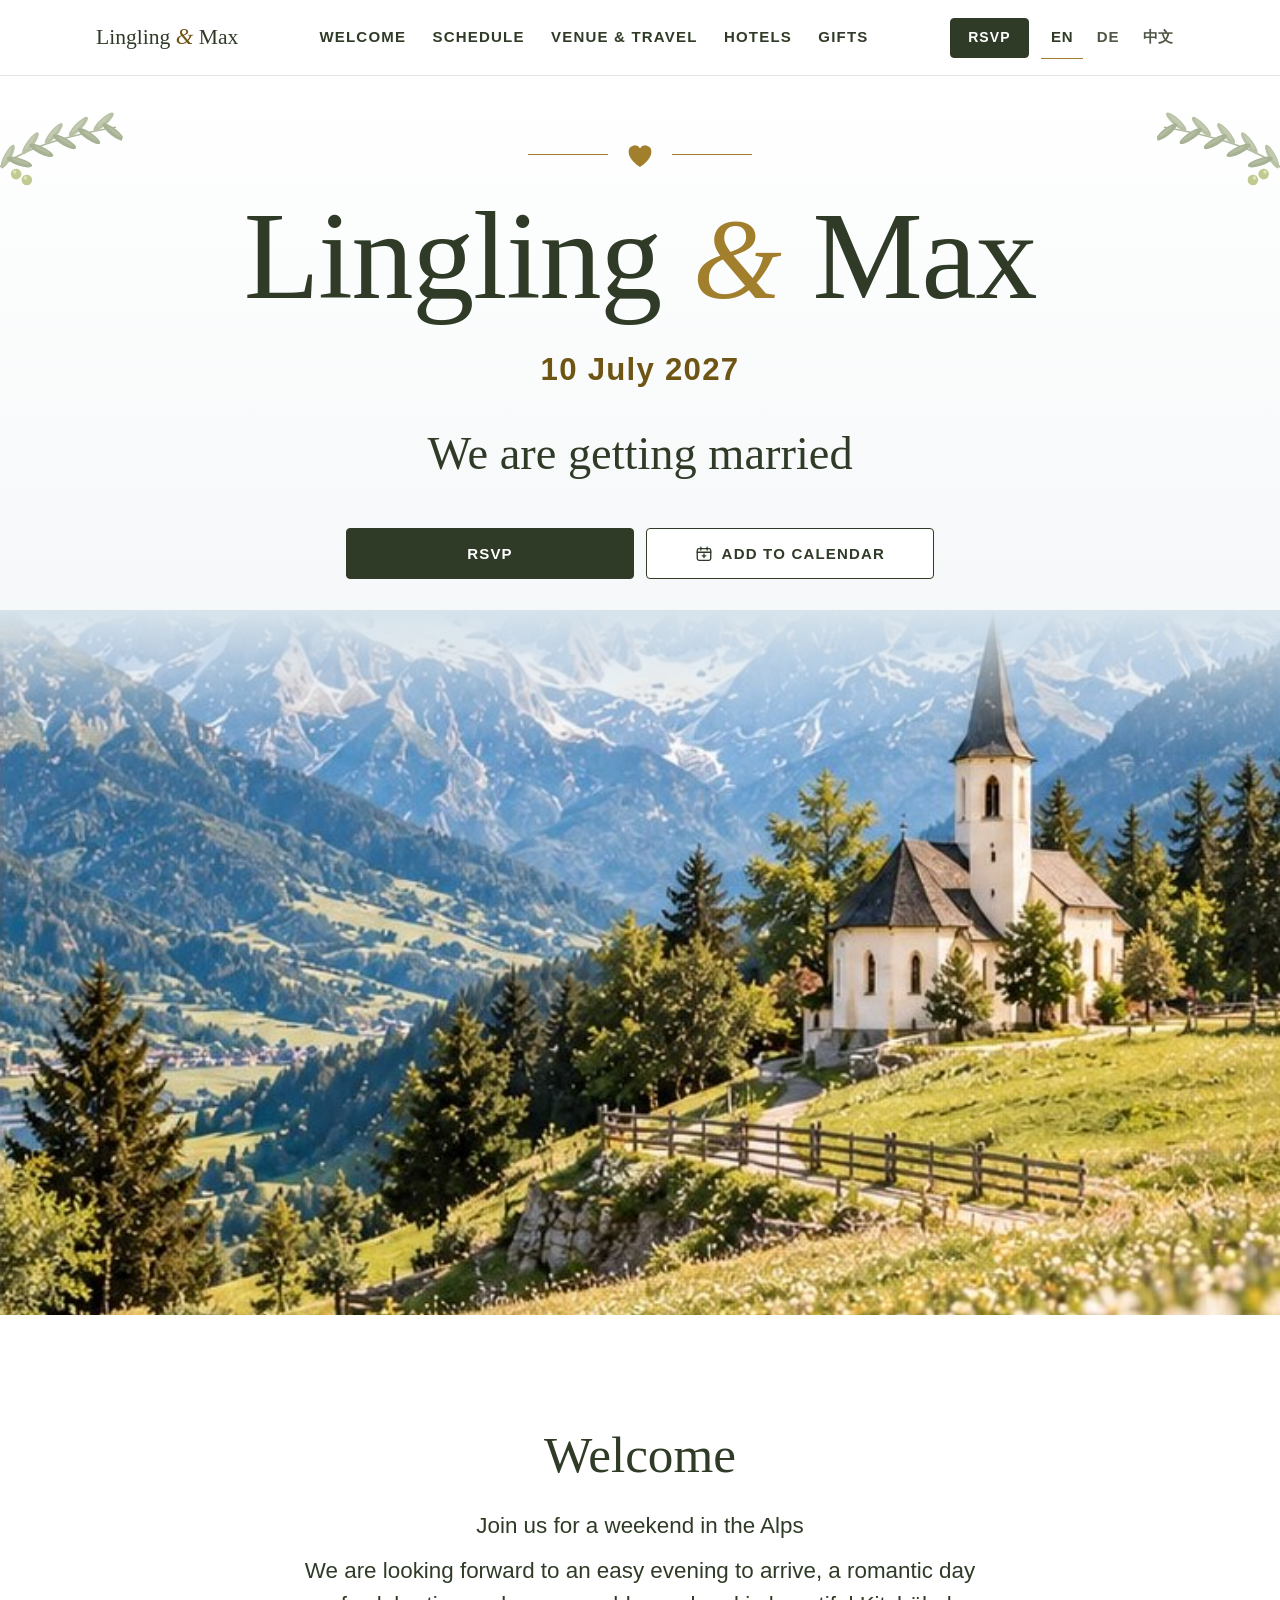
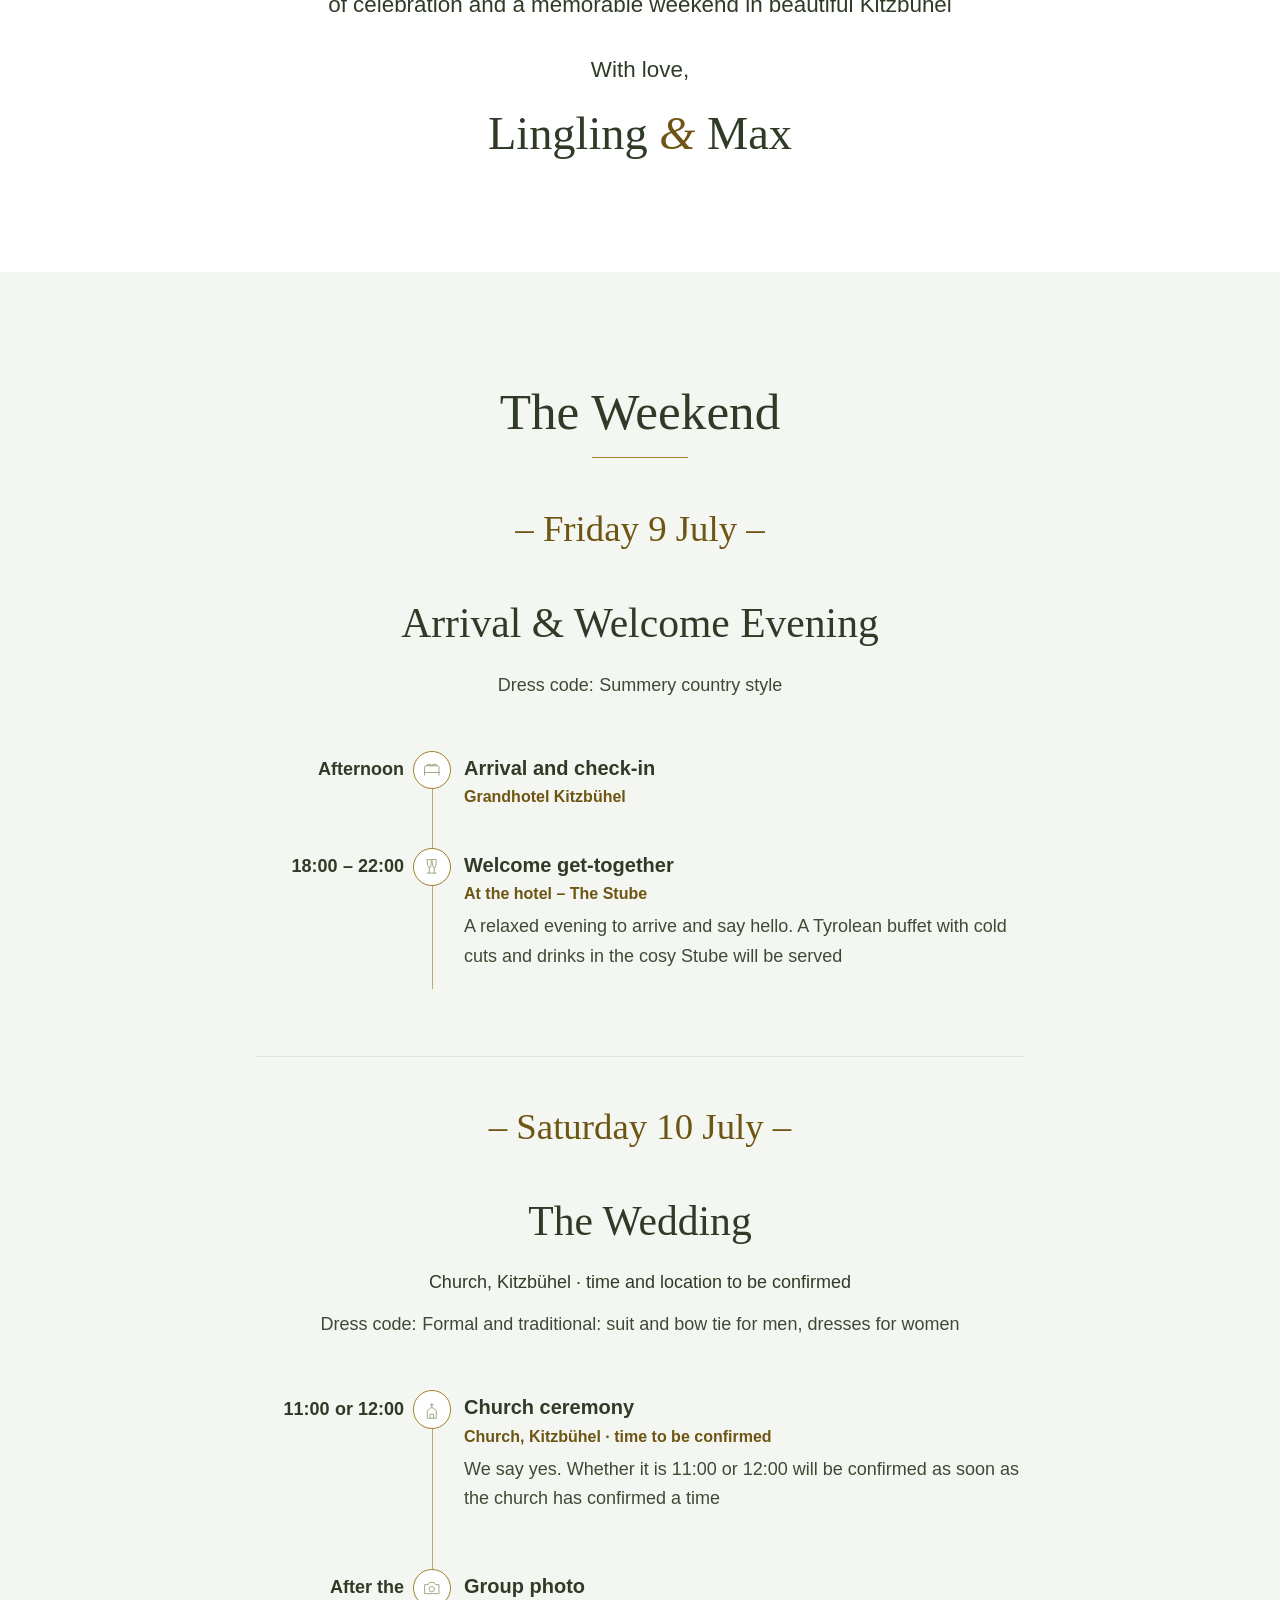
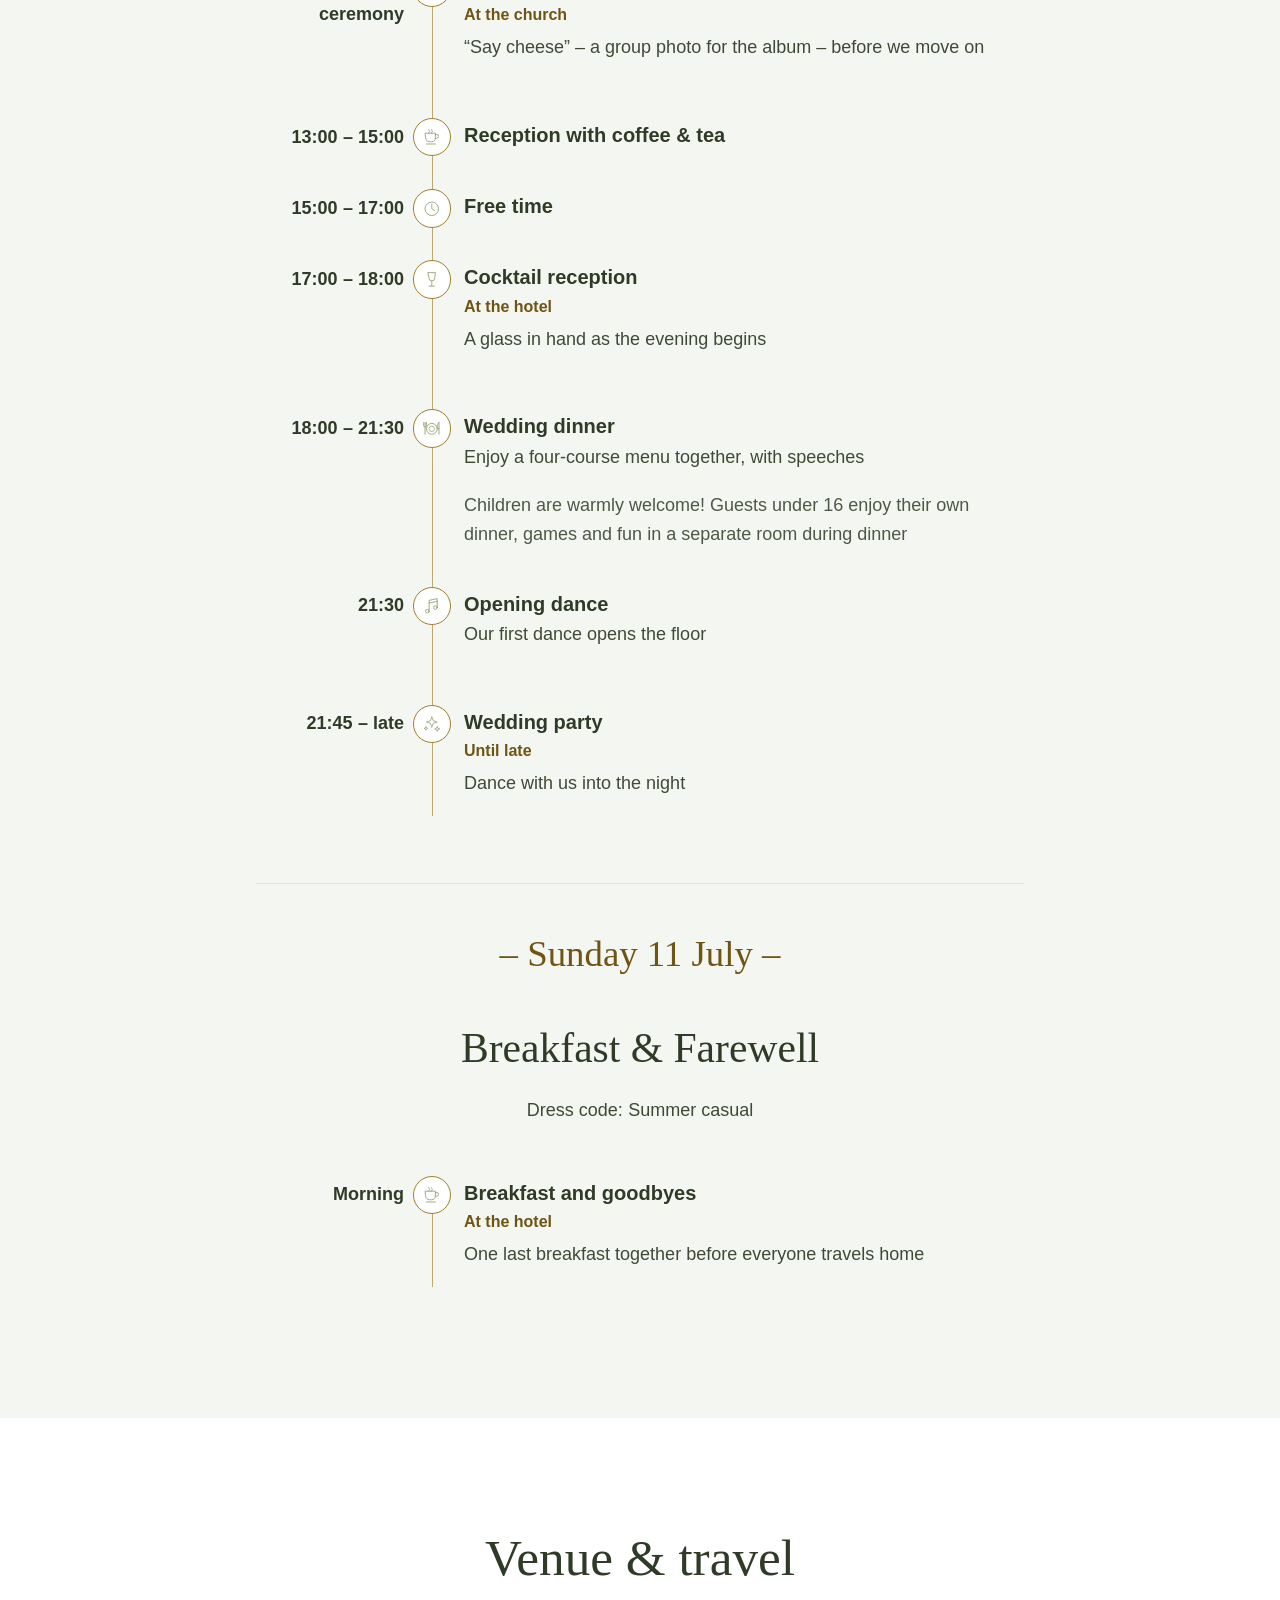
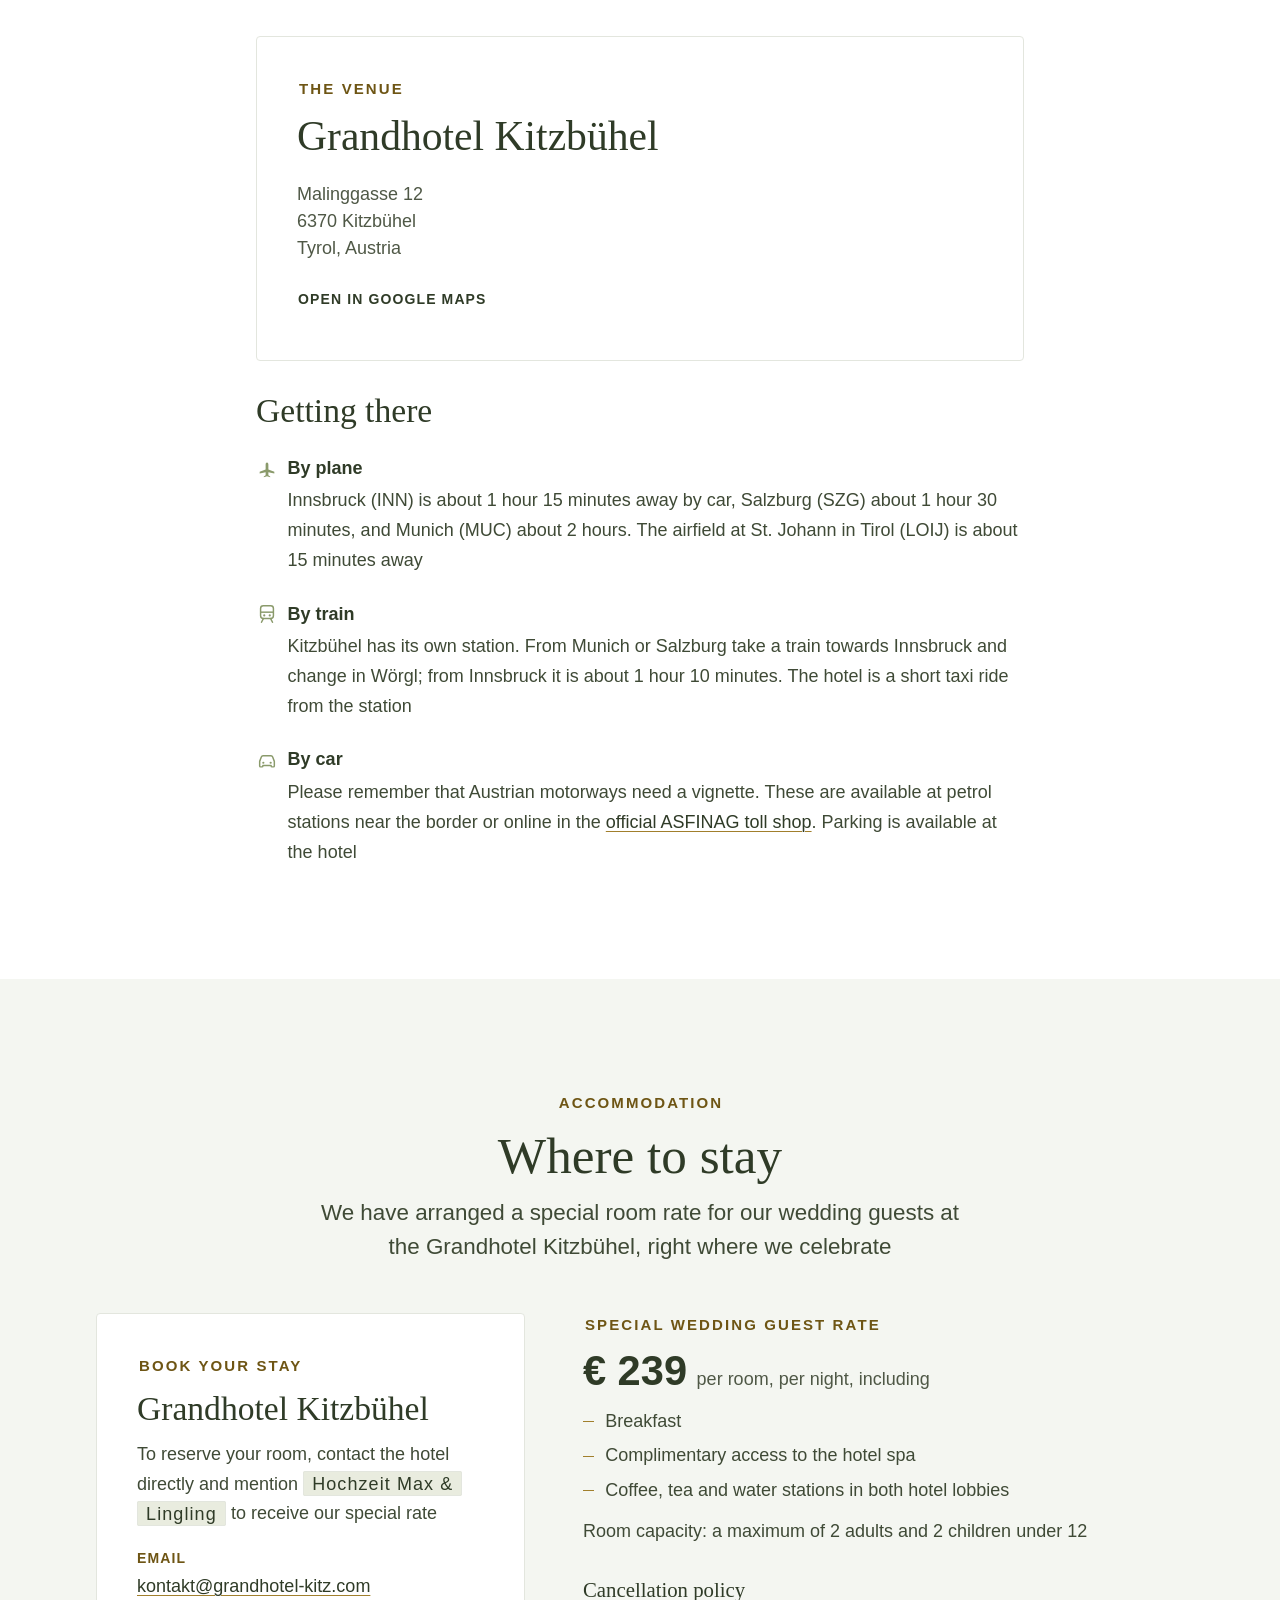
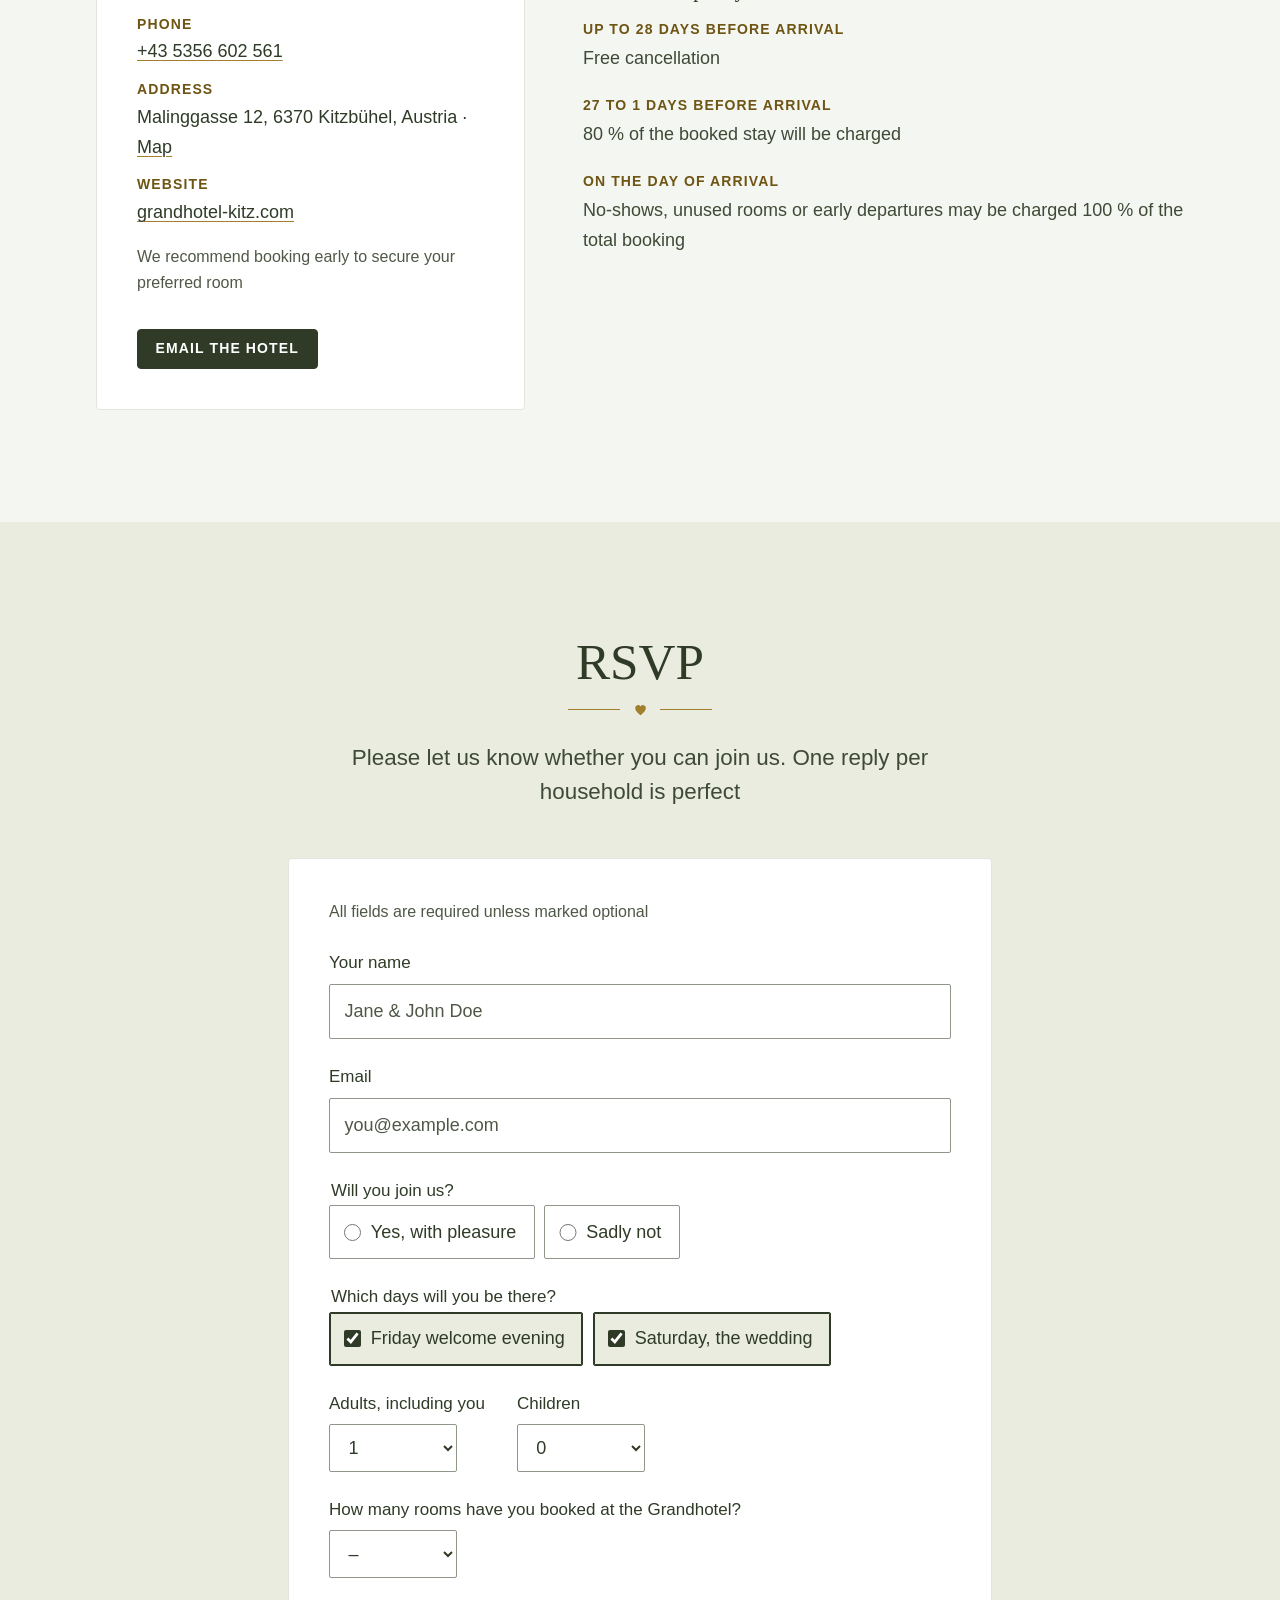
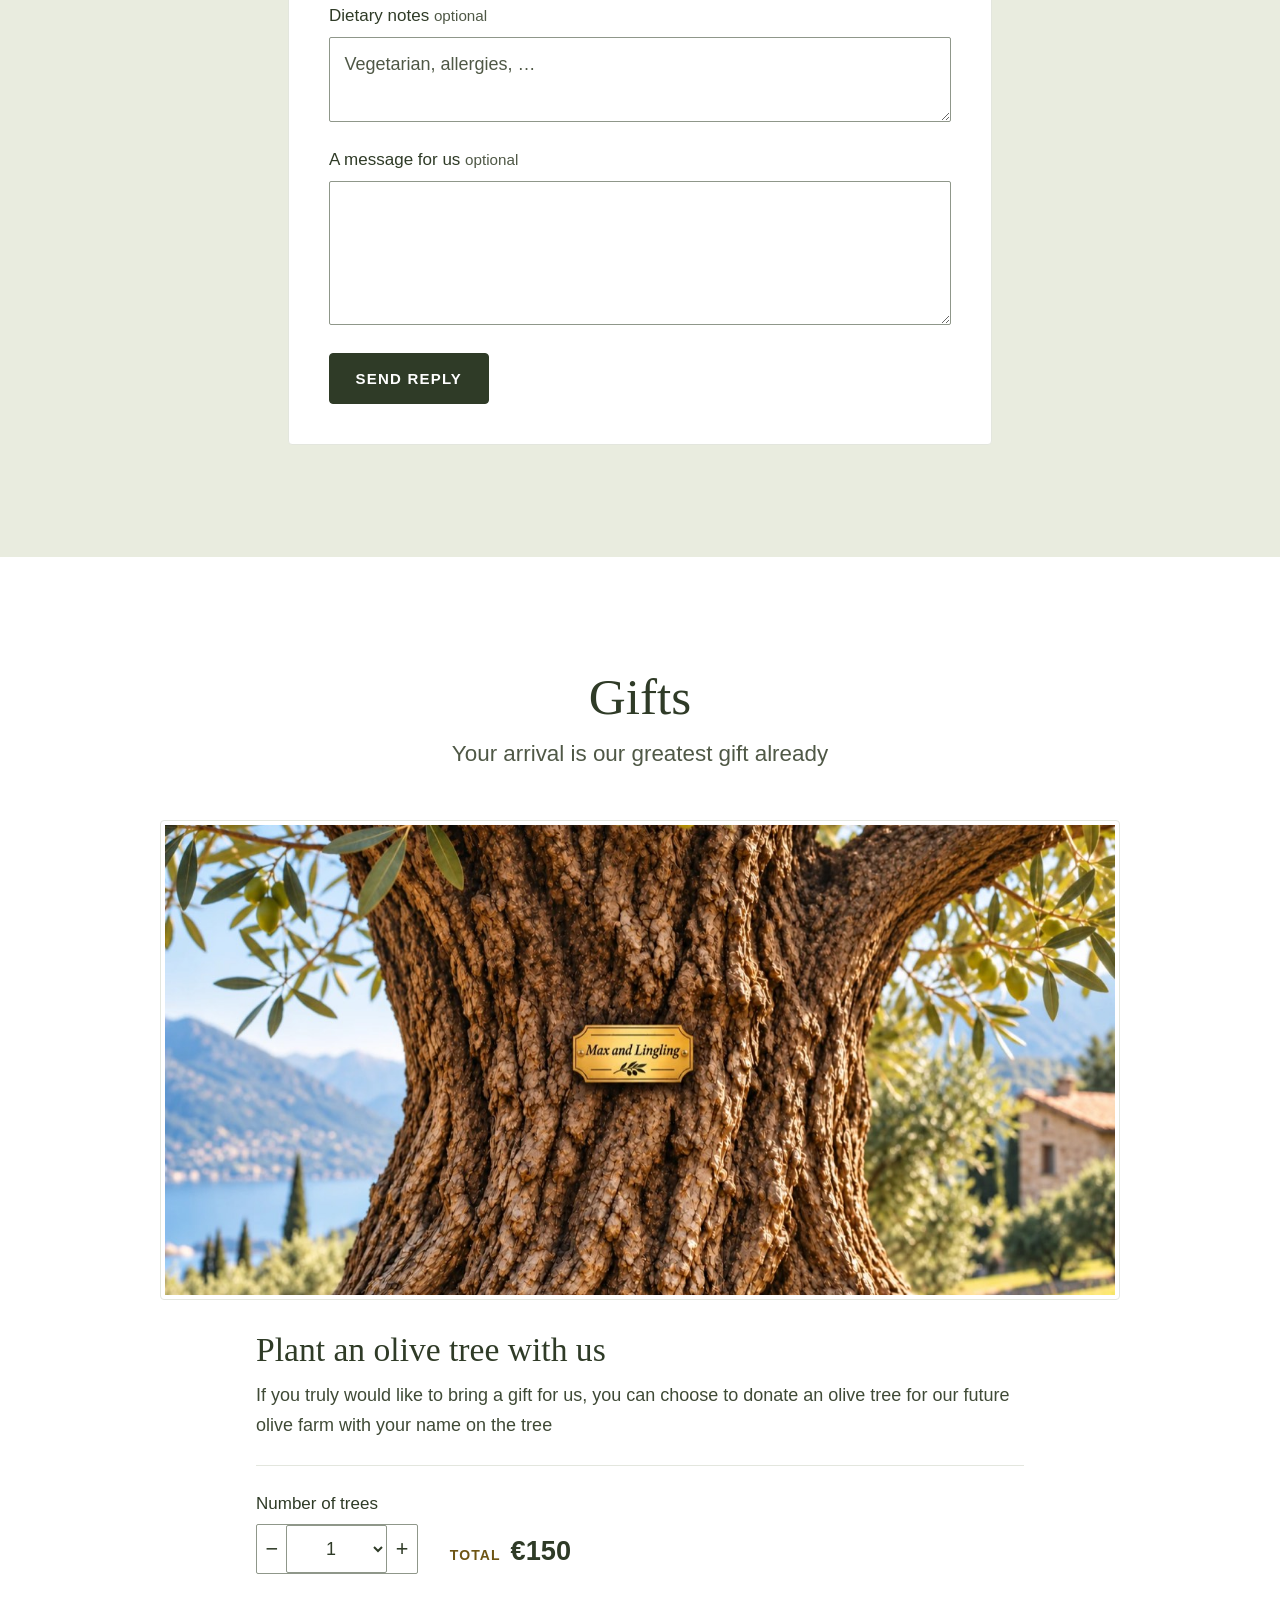
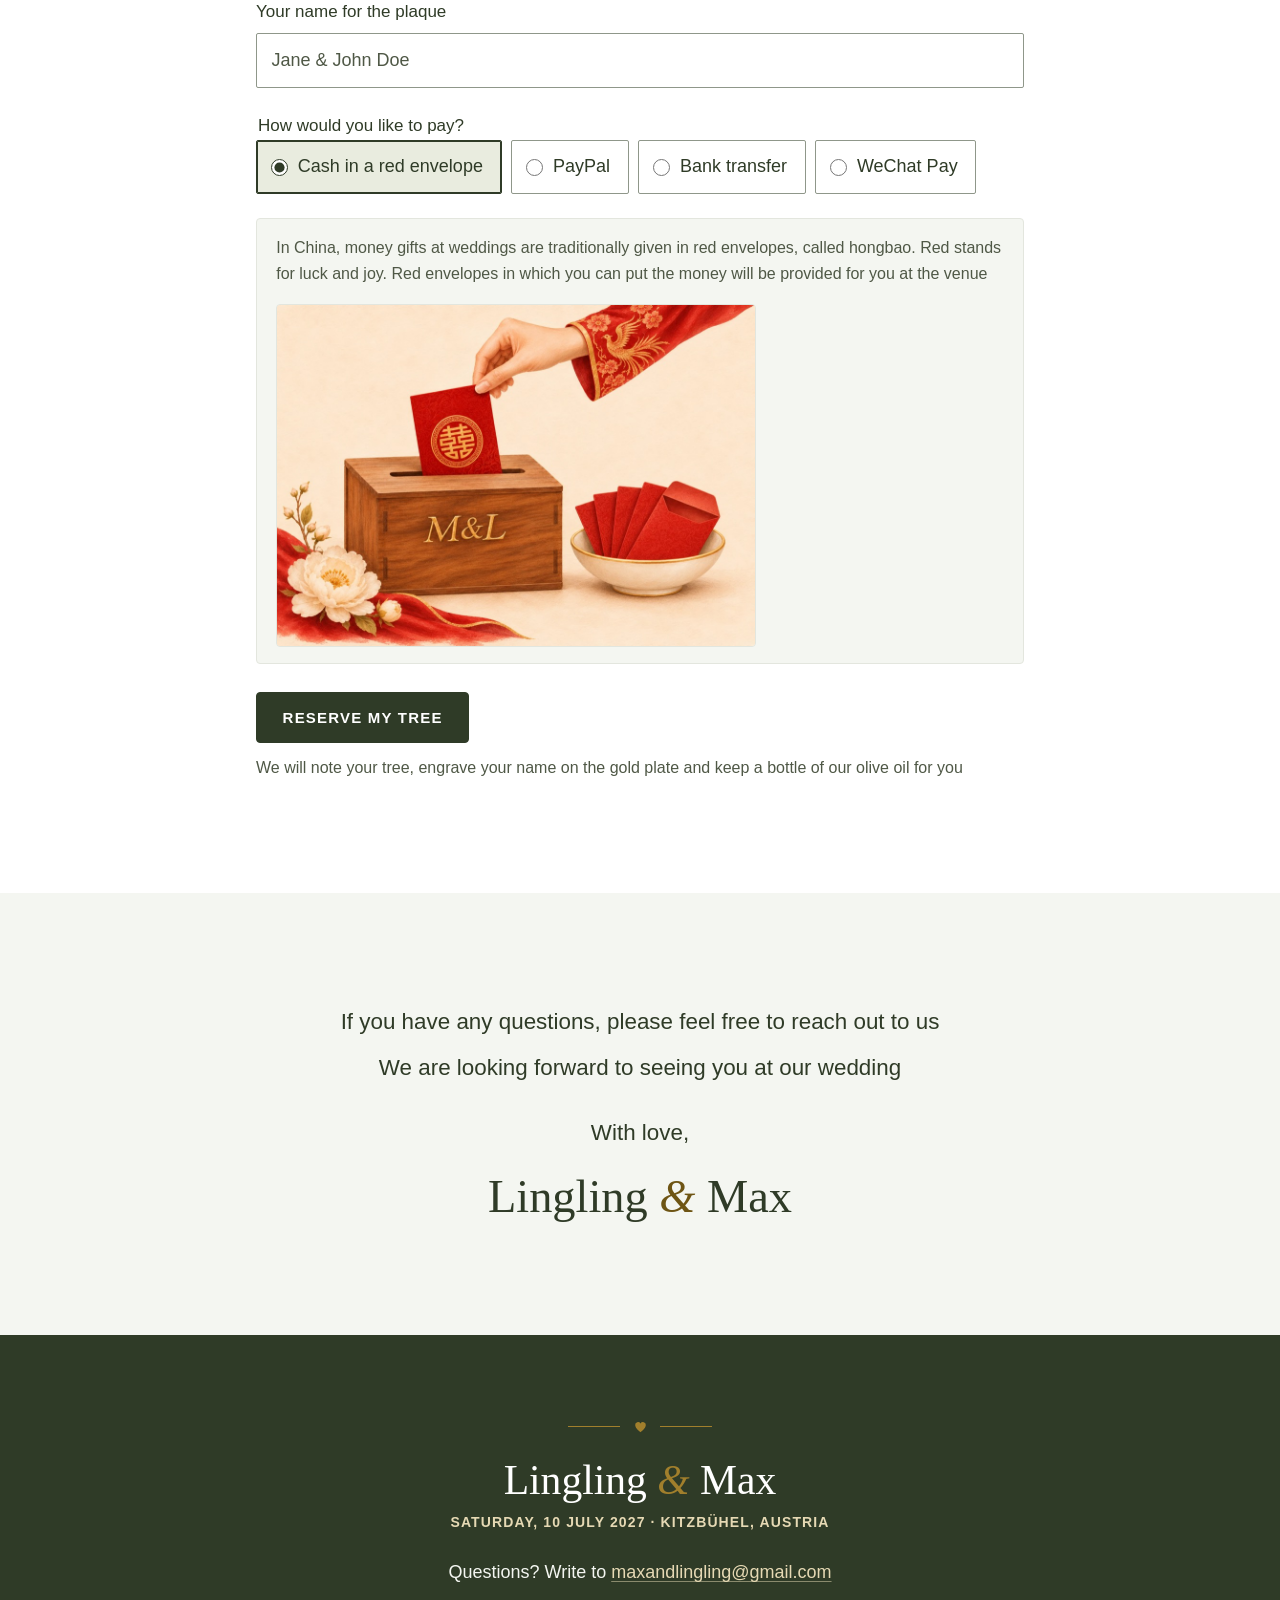
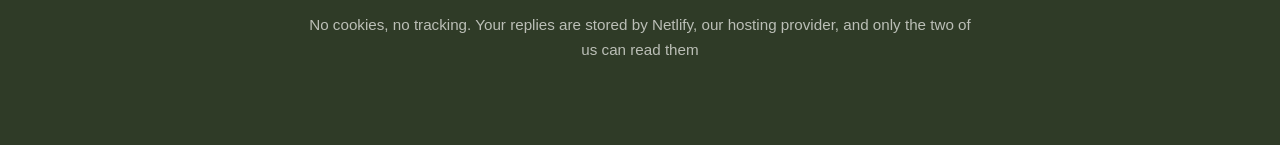
==== commit 8280957a: "English and Chinese follow the German feedback Friday dress code "Summery country style" (夏日乡村风格); t" ====
--- a/index.html
+++ b/index.html
@@ -121,7 +121,7 @@
           <header class="day__head">
             <p class="eyebrow eyebrow--date"><span lang="en">Friday 9 July</span><span lang="de">Freitag, 9. Juli</span><span lang="zh-Hans">7月9日 星期五</span></p>
             <h3 class="day__title"><span lang="en">Arrival & Welcome Evening</span><span lang="de">Ankommen & Willkommensabend</span><span lang="zh-Hans">抵达与欢迎之夜</span></h3>
-            <p class="dress"><span class="dress__label"><span lang="en">Dress code</span><span lang="de">Dresscode</span><span lang="zh-Hans">着装</span></span> <span lang="en">Relaxed summer casual</span><span lang="de">Ländlich-sommerlich</span><span lang="zh-Hans">轻松的夏日休闲装</span></p>
+            <p class="dress"><span class="dress__label"><span lang="en">Dress code</span><span lang="de">Dresscode</span><span lang="zh-Hans">着装</span></span> <span lang="en">Summery country style</span><span lang="de">Ländlich-sommerlich</span><span lang="zh-Hans">夏日乡村风格</span></p>
           </header>
           <ol class="timeline">
             <li class="timeline__item">
@@ -136,7 +136,7 @@
               <span class="timeline__when"><time class="timeline__time" datetime="2027-07-09T18:00:00+02:00">18:00</time><span class="timeline__until">– 22:00</span></span>
               <div class="timeline__body">
                 <h4 class="timeline__title"><span lang="en">Welcome get-together</span><span lang="de">Get-together zur Begrüßung</span><span lang="zh-Hans">欢迎聚会</span></h4>
-                <p class="timeline__place"><span lang="en">At the hotel</span><span lang="de">Im Hotel – Die Stube</span><span lang="zh-Hans">在酒店</span></p>
+                <p class="timeline__place"><span lang="en">At the hotel – The Stube</span><span lang="de">Im Hotel – Die Stube</span><span lang="zh-Hans">在酒店 – 传统木屋餐厅（Stube）</span></p>
                 <p lang="en">A relaxed evening to arrive and say hello. A Tyrolean buffet with cold cuts and drinks in the cosy Stube will be served</p>
                 <p lang="de">Ein entspannter Abend zum Ankommen und Hallo sagen. In der gemütlichen Stube gibt es ein Tiroler Buffet mit Aufschnitt und Getränken</p>
                 <p lang="zh-Hans">一个轻松的夜晚，大家抵达后互相问候。温馨的传统木屋餐厅（Stube）将供应蒂罗尔风味自助餐，包括冷切肉和饮品</p>
@@ -173,9 +173,9 @@
               <div class="timeline__body">
                 <h4 class="timeline__title"><span lang="en">Group photo</span><span lang="de">Gruppenfoto</span><span lang="zh-Hans">合影</span></h4>
                 <p class="timeline__place"><span lang="en">At the church</span><span lang="de">An der Kirche</span><span lang="zh-Hans">教堂前</span></p>
-                <p lang="en">Everyone together in one picture before we move on</p>
+                <p lang="en">“Say cheese” – a group photo for the album – before we move on</p>
                 <p lang="de">„Say Cheese“ – ein Gruppenbild fürs Album – bevor es weitergeht</p>
-                <p lang="zh-Hans">大家一起合影留念，然后继续接下来的安排</p>
+                <p lang="zh-Hans">“茄子！”——拍一张大合影留作纪念，然后继续接下来的安排</p>
               </div>
               <span class="timeline__icon" aria-hidden="true"><svg viewBox="0 0 48 48"><path d="M8 17h8l3-5h10l3 5h8v20H8z" fill="none" stroke="currentColor" stroke-width="1.8" stroke-linejoin="round"/><circle cx="24" cy="27" r="6" fill="none" stroke="currentColor" stroke-width="1.8"/></svg></span>
             </li>
@@ -489,9 +489,9 @@
         </div>
         <div class="olive__body">
           <h3 class="olive__title"><span lang="en">Plant an olive tree with us</span><span lang="de">Pflanzt mit uns einen Olivenbaum</span><span lang="zh-Hans">和我们一起种一棵橄榄树</span></h3>
-          <p lang="en">If you truly would like to bring a gift for us, you can choose to buy an olive tree for our future olive farm with your name on the tree</p>
+          <p lang="en">If you truly would like to bring a gift for us, you can choose to donate an olive tree for our future olive farm with your name on the tree</p>
           <p lang="de">Wenn ihr uns wirklich etwas schenken möchtet, könnt ihr einen Olivenbaum für unseren zukünftigen Olivenhain spenden – mit eurem Namen am Baum</p>
-          <p lang="zh-Hans">如果您真的想送我们一份礼物，可以为我们未来的橄榄园购买一棵橄榄树，树上会挂上您的名字</p>
+          <p lang="zh-Hans">如果您真的想送我们一份礼物，可以为我们未来的橄榄园捐赠一棵橄榄树，树上会挂上您的名字</p>
 
           <form class="olive-form" name="olive-trees" method="POST" action="/thanks-trees.html" data-netlify="true" netlify-honeypot="bot-field" data-price="150">
             <input type="hidden" name="form-name" value="olive-trees">
@@ -530,7 +530,7 @@
             </fieldset>
 
             <div class="pay pay--cash">
-              <p class="pay__hint"><span lang="en">Red envelopes in which you can put the money will be provided for you at the venue</span><span lang="de">In China werden Geldgeschenke zur Hochzeit traditionell in roten Umschlägen überreicht, den sogenannten Hongbao. Rot steht dabei für Glück und Freude. Rote Umschläge, in die ihr das Geld stecken könnt, liegen vor Ort für euch bereit</span><span lang="zh-Hans">我们会在婚礼现场为您准备好红包，您可以把现金放进去</span></p>
+              <p class="pay__hint"><span lang="en">In China, money gifts at weddings are traditionally given in red envelopes, called hongbao. Red stands for luck and joy. Red envelopes in which you can put the money will be provided for you at the venue</span><span lang="de">In China werden Geldgeschenke zur Hochzeit traditionell in roten Umschlägen überreicht, den sogenannten Hongbao. Rot steht dabei für Glück und Freude. Rote Umschläge, in die ihr das Geld stecken könnt, liegen vor Ort für euch bereit</span><span lang="zh-Hans">按照中国传统，婚礼礼金通常装在红包里，红色象征喜庆和好运。我们会在婚礼现场为您准备好红包，您可以把现金放进去</span></p>
               <img class="pay__picture" src="images/red-envelope.jpg" alt="A hand drops a red envelope into a wooden box marked M&amp;L, with more red envelopes waiting in a bowl beside it" data-alt-de="Eine Hand steckt einen roten Umschlag in eine Holzbox mit der Aufschrift M&amp;L, daneben liegen weitere rote Umschläge in einer Schale" data-alt-zh="一只手把红包投进刻有 M&amp;L 的木盒，旁边的碗里放着更多红包" width="1000" height="714" loading="lazy" decoding="async">
             </div>
             <div class="pay pay--paypal">
@@ -575,7 +575,7 @@
 
             <div class="form__actions">
               <button class="btn btn--primary" type="submit"><span class="btn__label"><span lang="en">Reserve my tree</span><span lang="de">Meinen Baum reservieren</span><span lang="zh-Hans">预订我的橄榄树</span></span><span class="btn__busy" hidden><span lang="en">Sending…</span><span lang="de">Wird gesendet…</span><span lang="zh-Hans">发送中……</span></span></button>
-              <p class="form__hint"><span lang="en">We will note your tree, engrave your name on the gold plate and keep a bottle of our olive oil for you</span><span lang="de">Wir merken uns euren Baum, gravieren euren Namen auf das Goldschild und legen eine Flasche unseres Olivenöls für euch zurück</span><span lang="zh-Hans">我们会登记您认购的橄榄树，把您的名字刻在金色铭牌上，并为您留一瓶我们的橄榄油</span></p>
+              <p class="form__hint"><span lang="en">We will note your tree, engrave your name on the gold plate and keep a bottle of our olive oil for you</span><span lang="de">Wir merken uns euren Baum, gravieren euren Namen auf das Goldschild und legen eine Flasche unseres Olivenöls für euch zurück</span><span lang="zh-Hans">我们会登记您捐赠的橄榄树，把您的名字刻在金色铭牌上，并为您留一瓶我们的橄榄油</span></p>
             </div>
           </form>
         </div>
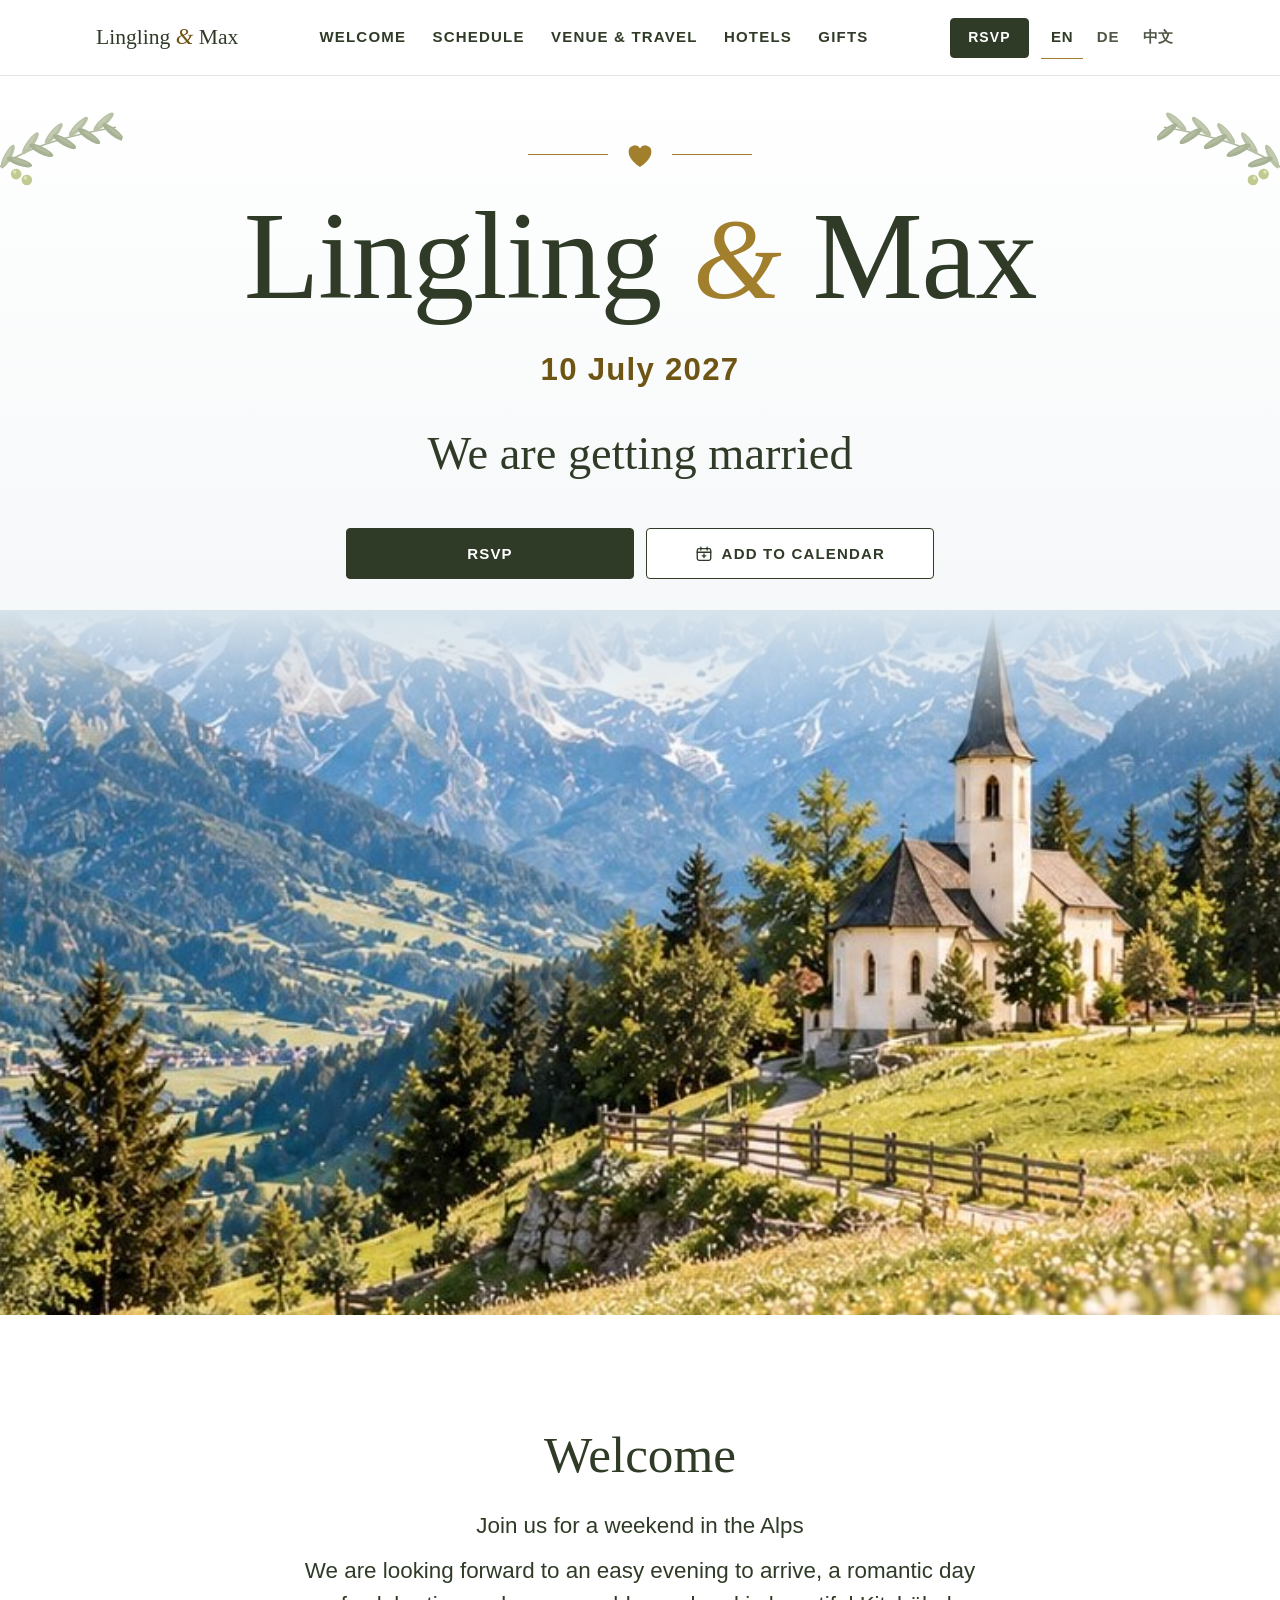
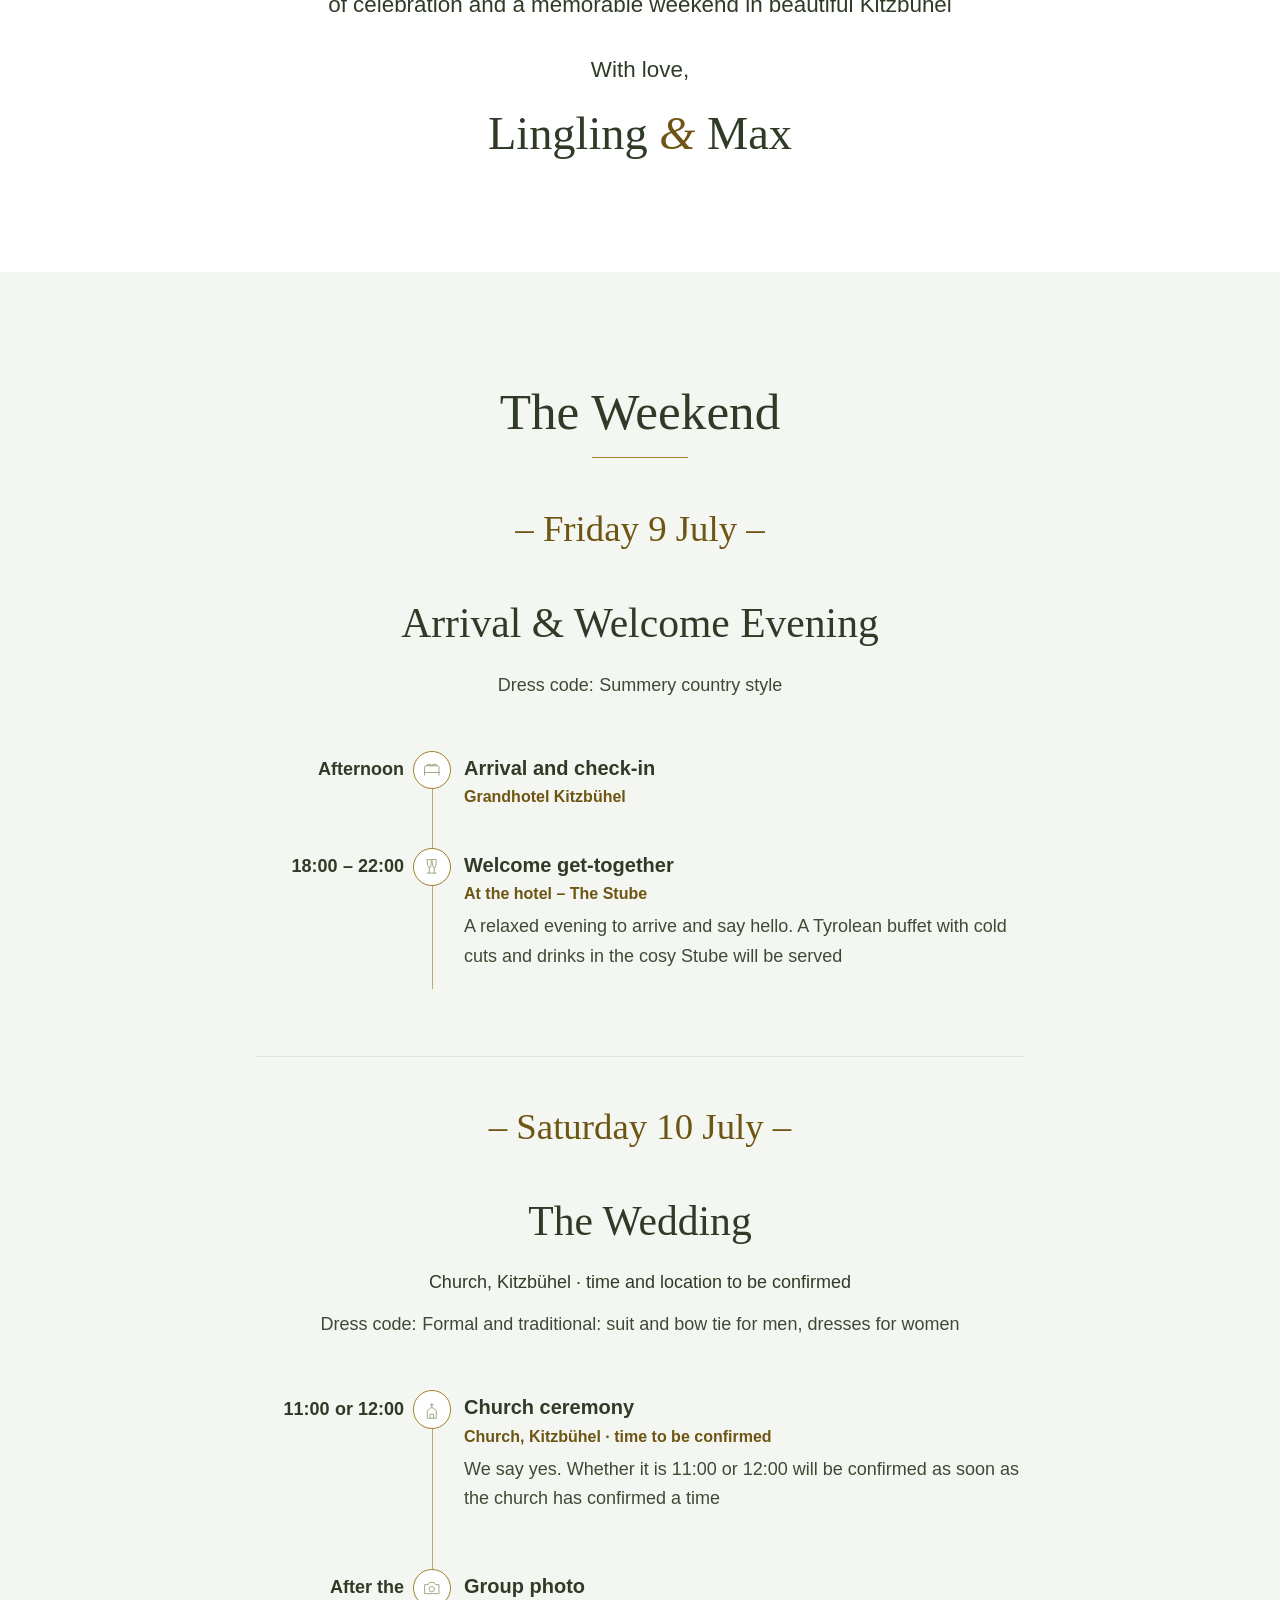
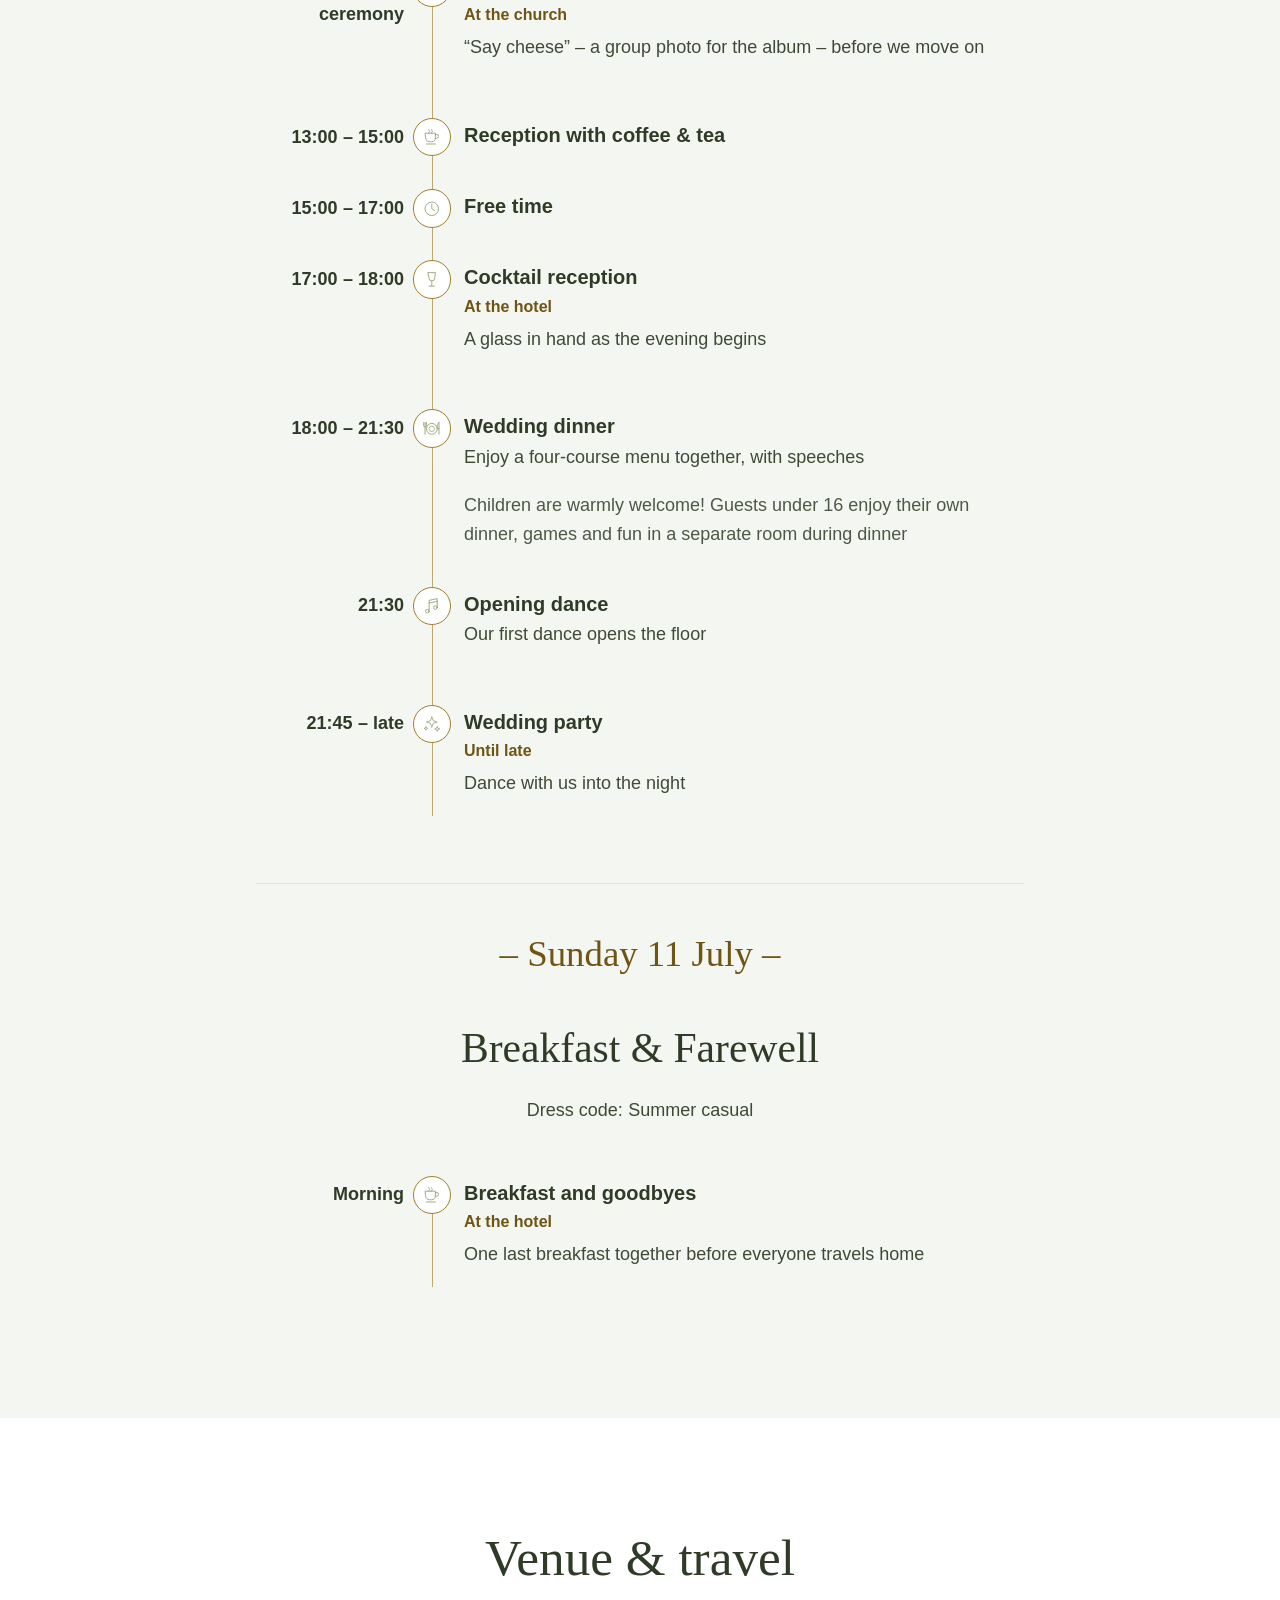
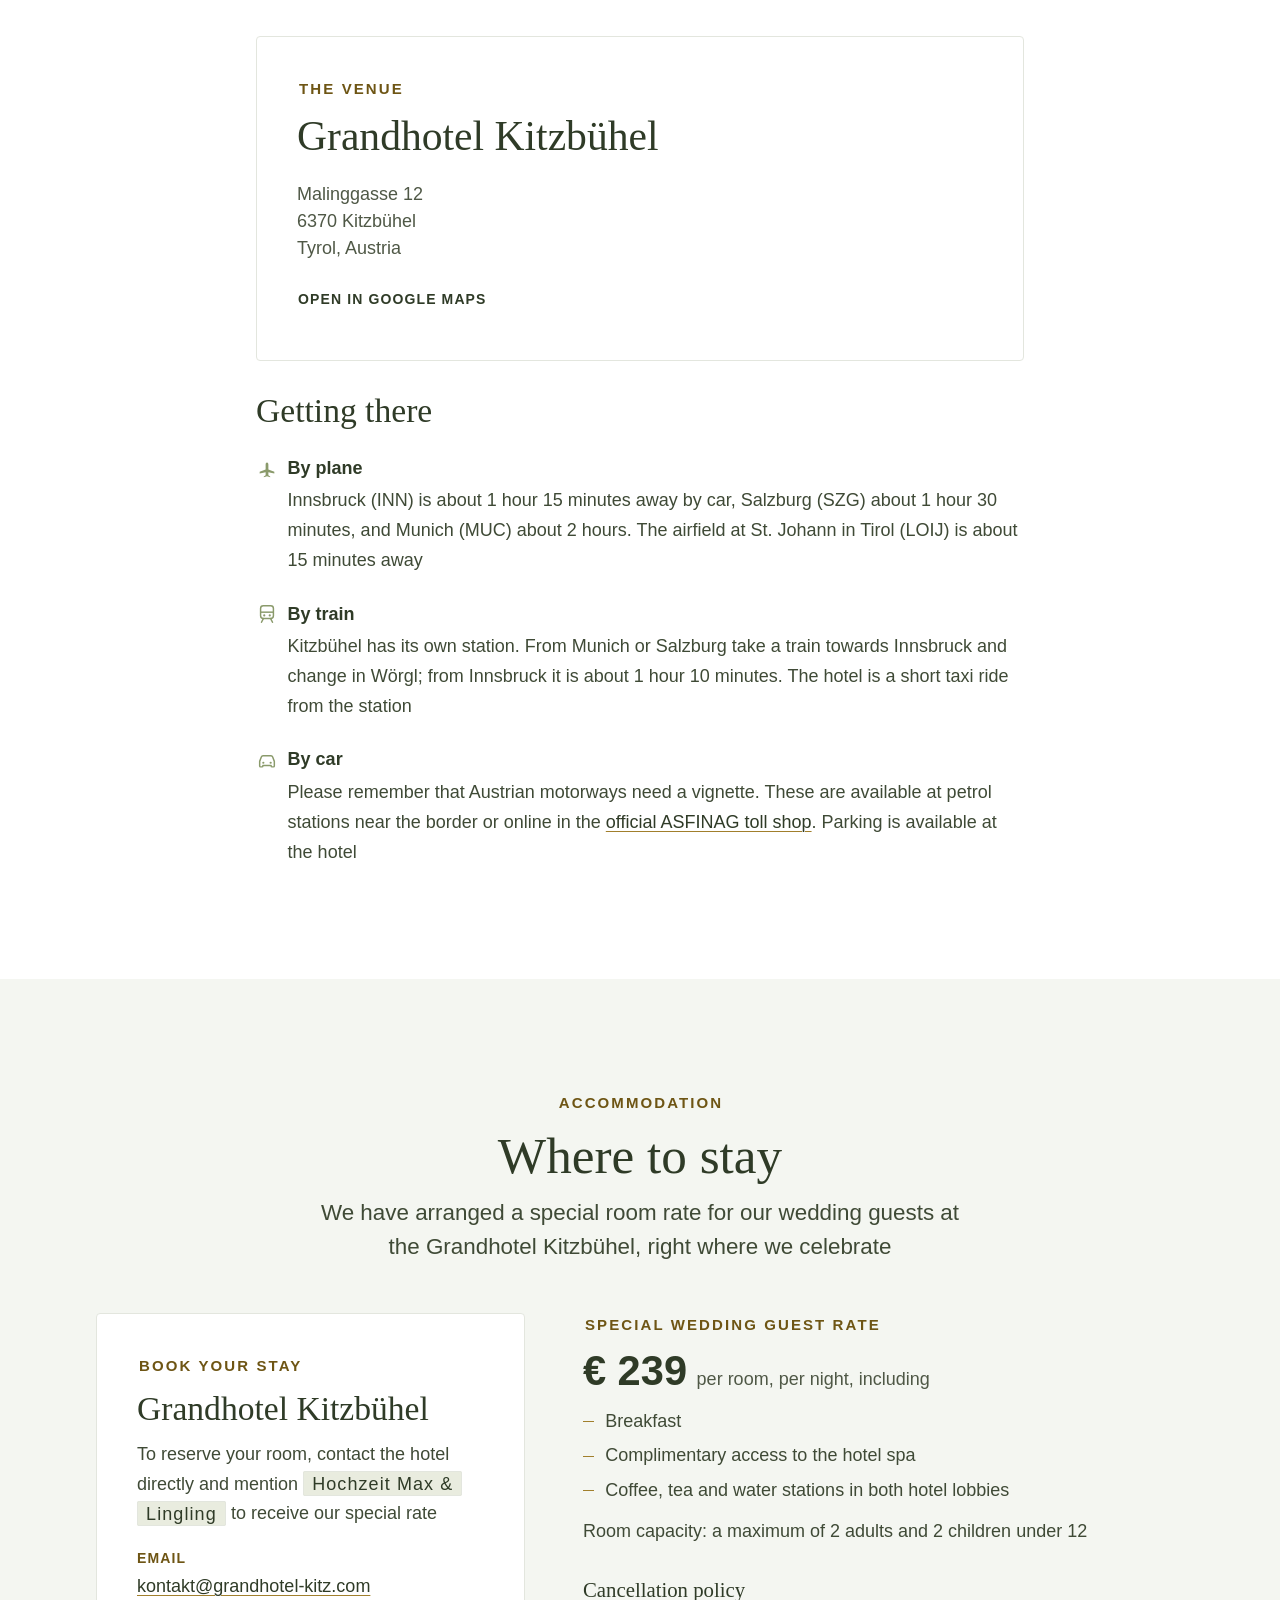
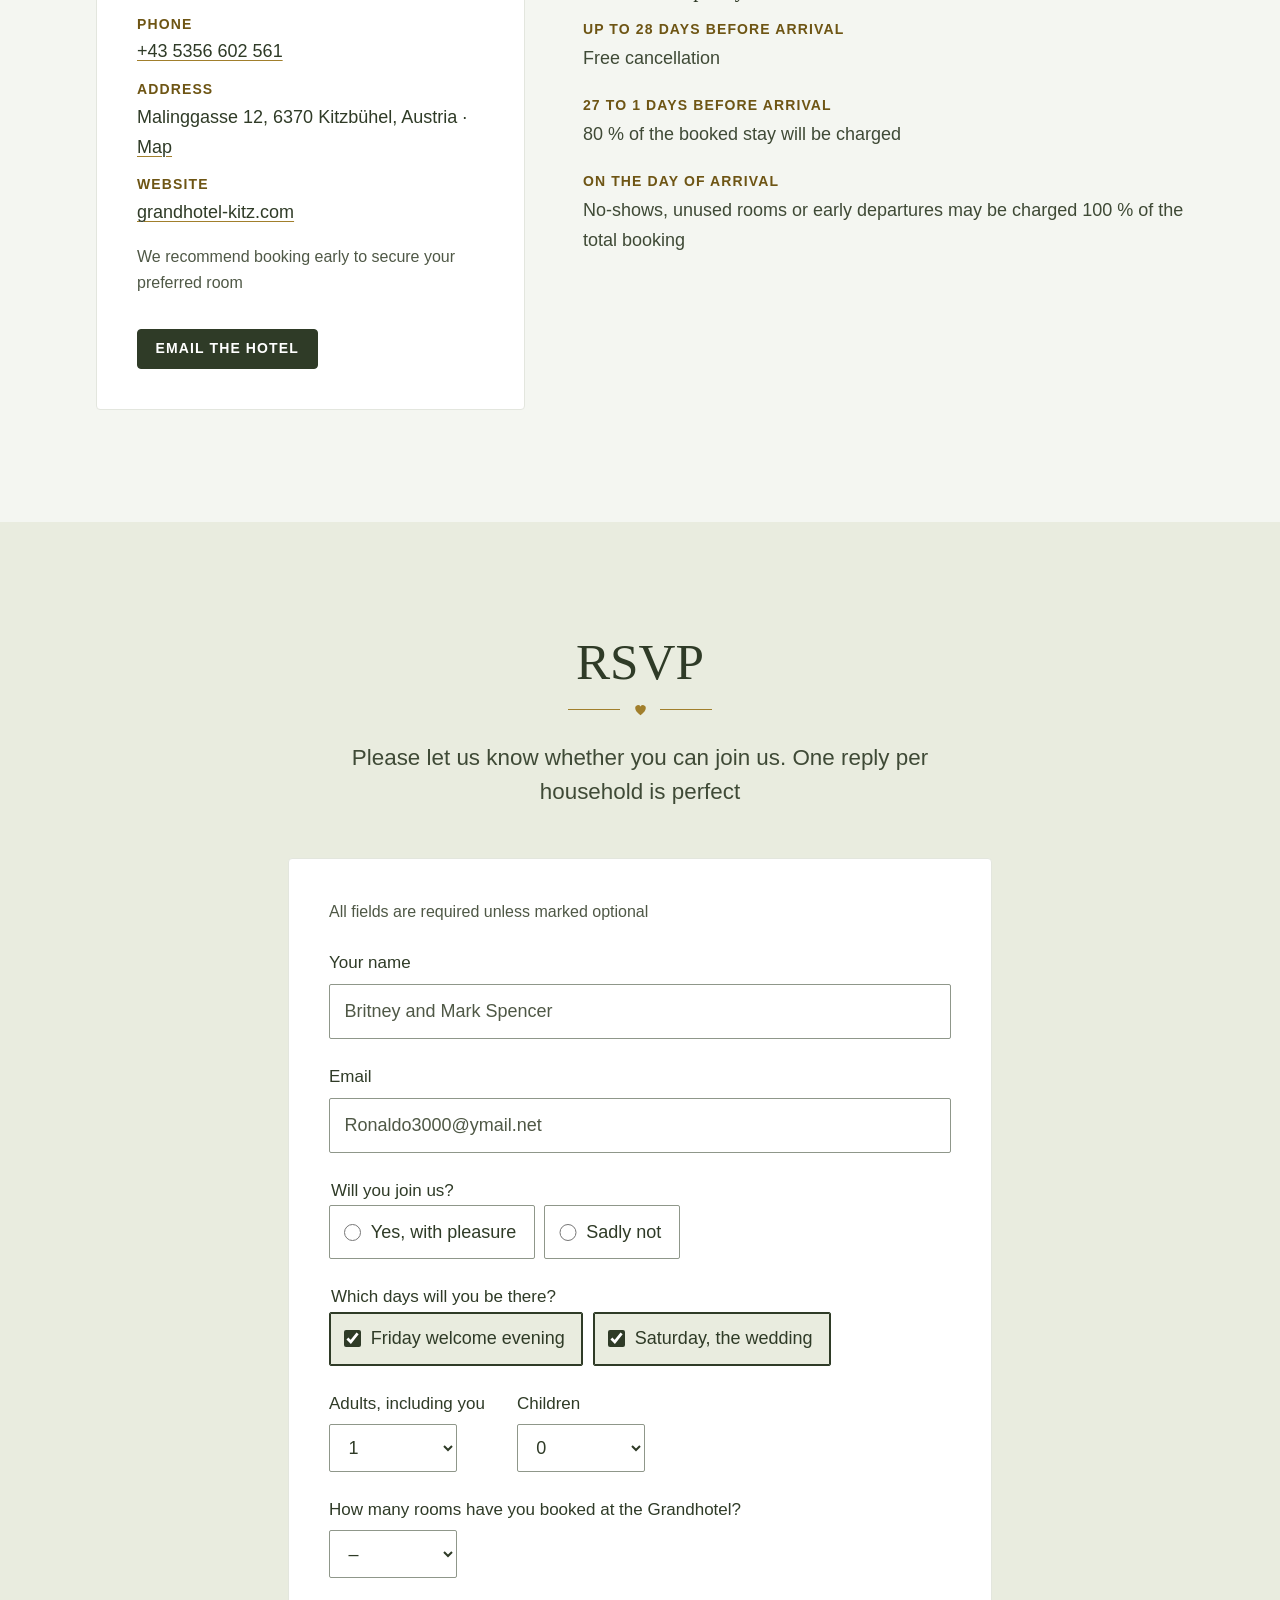
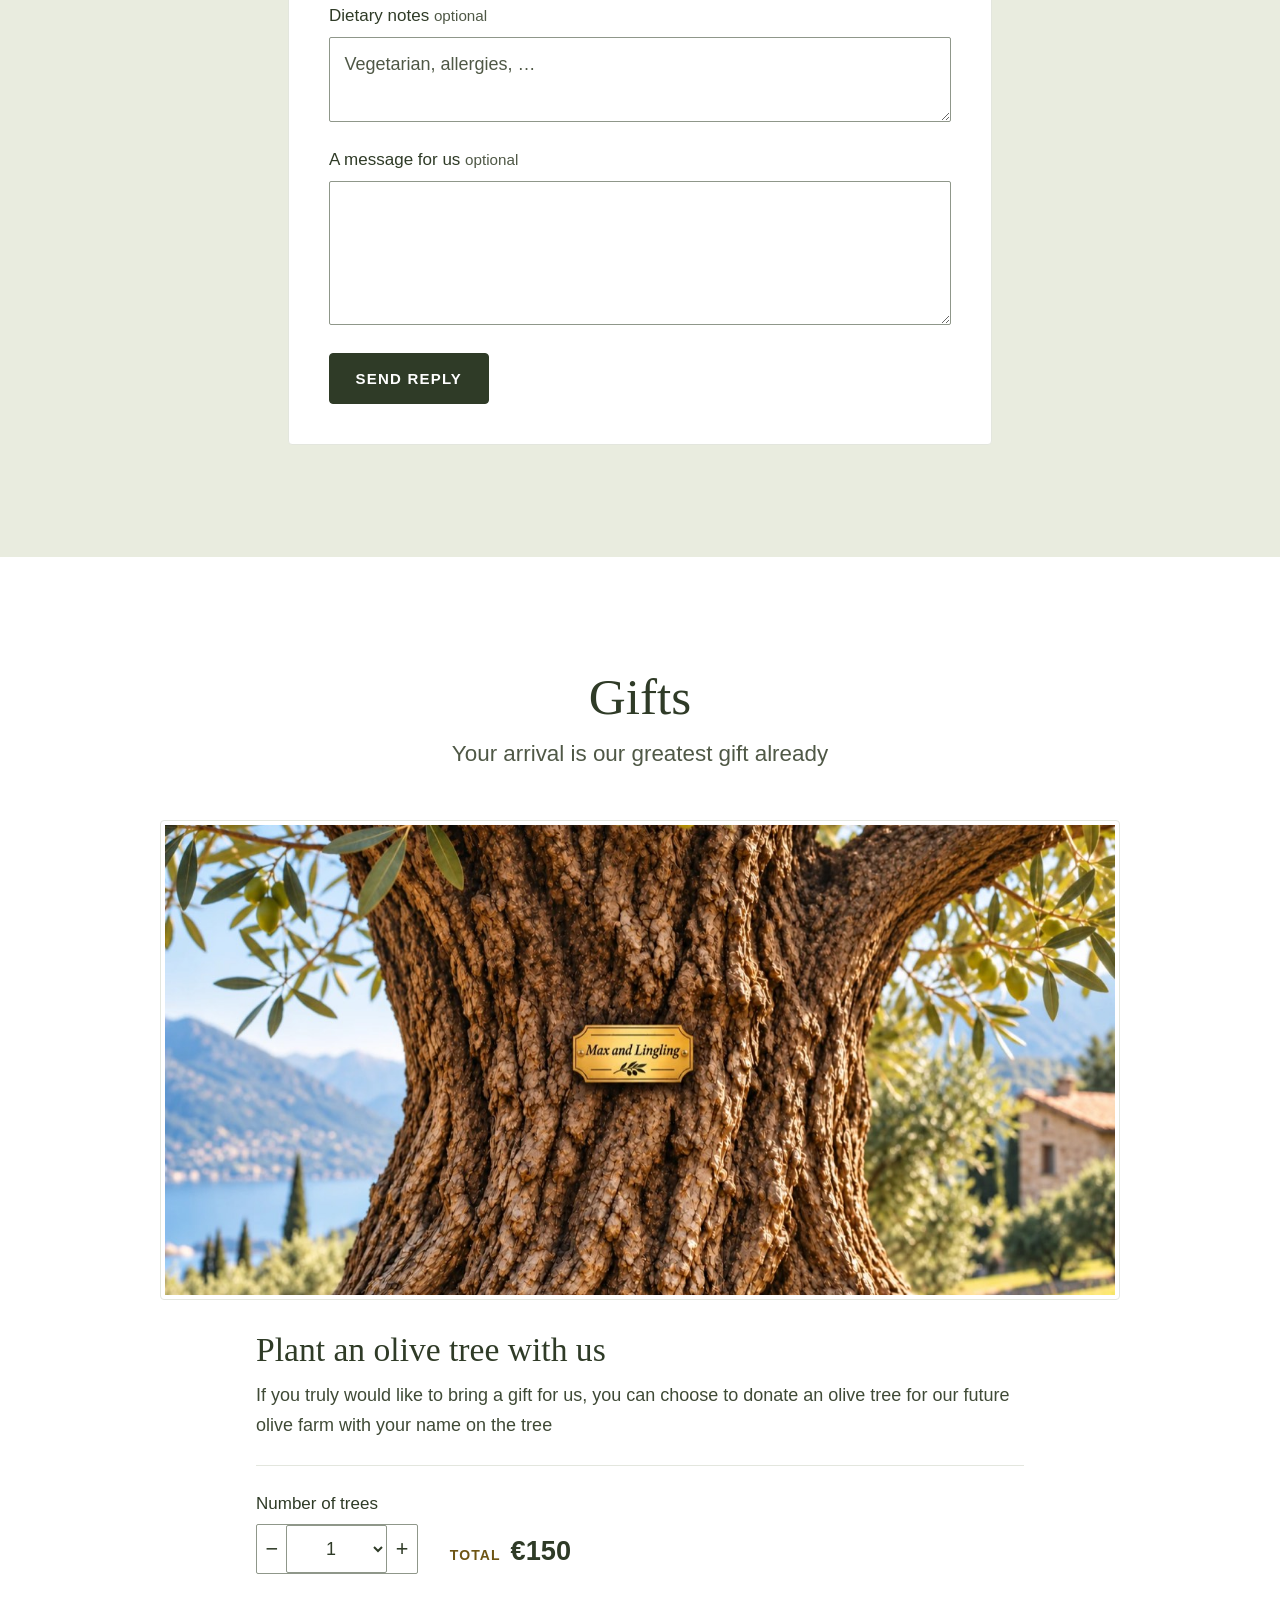
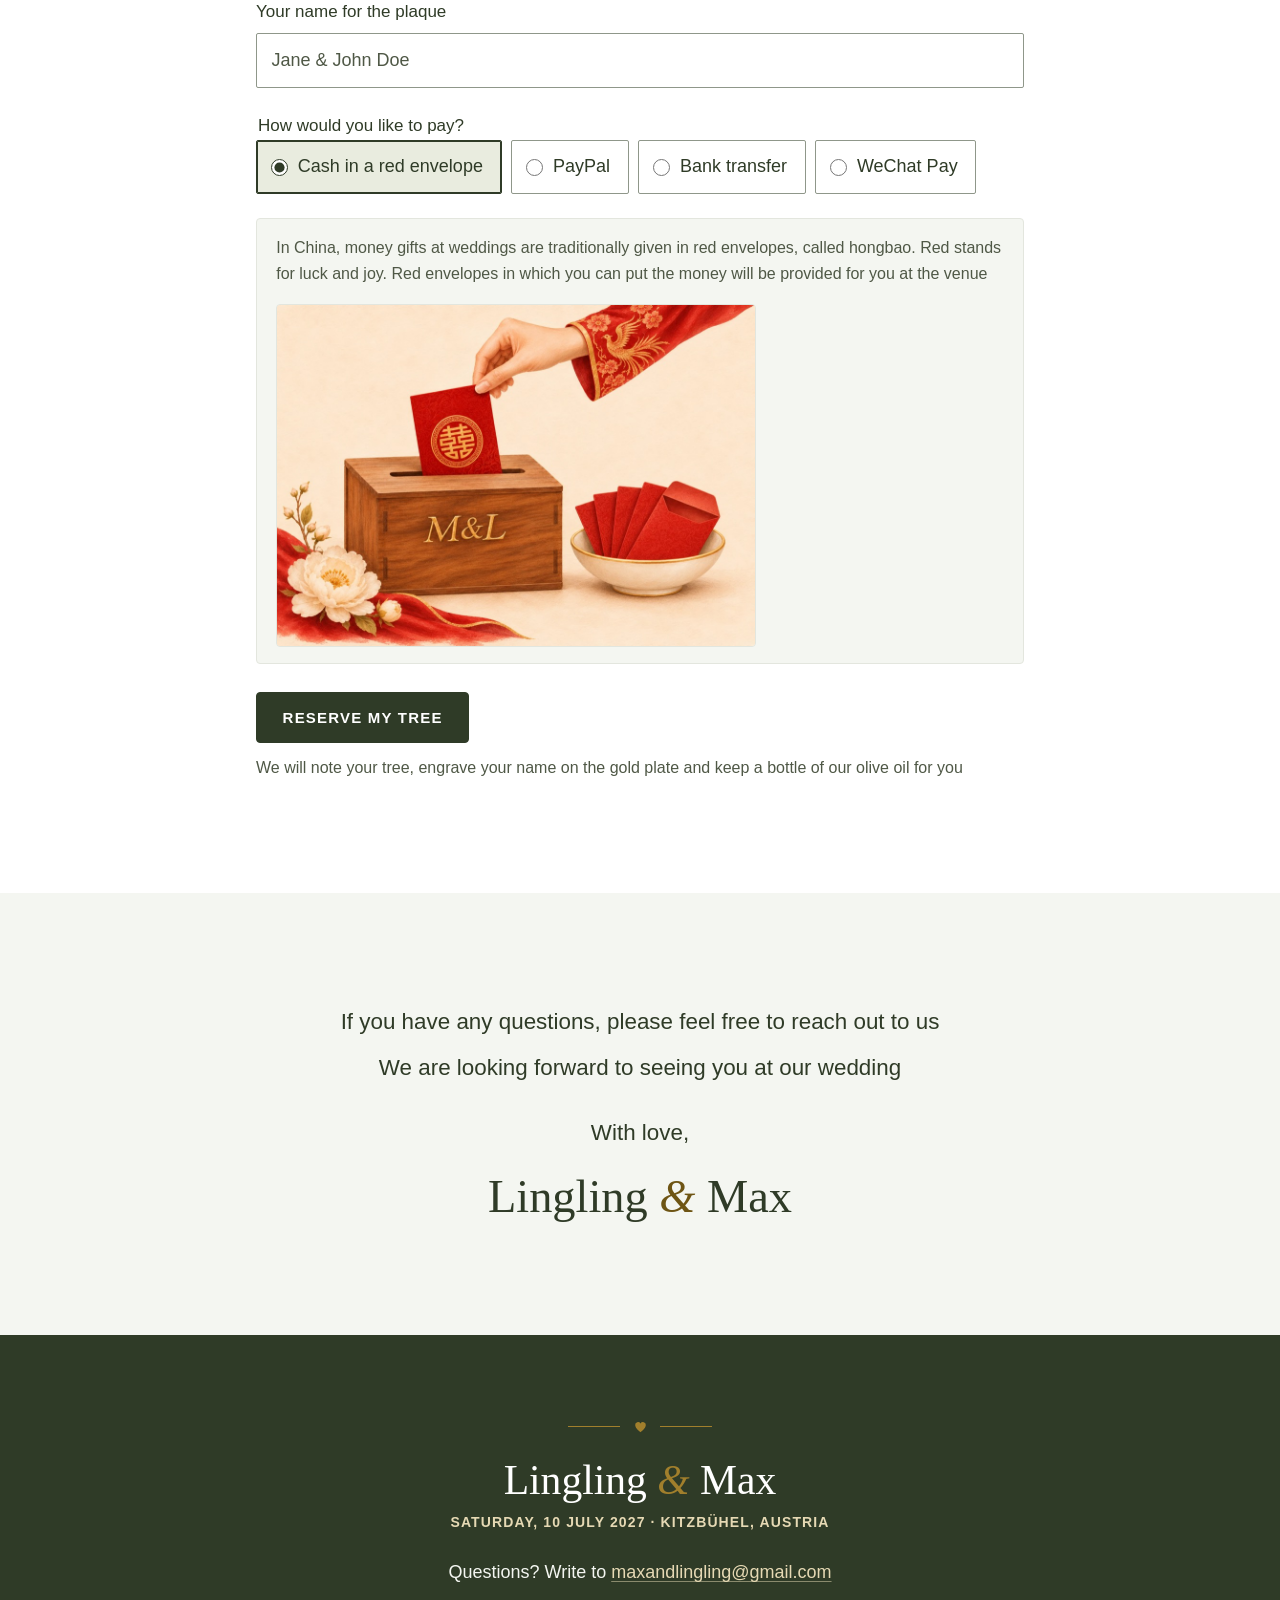
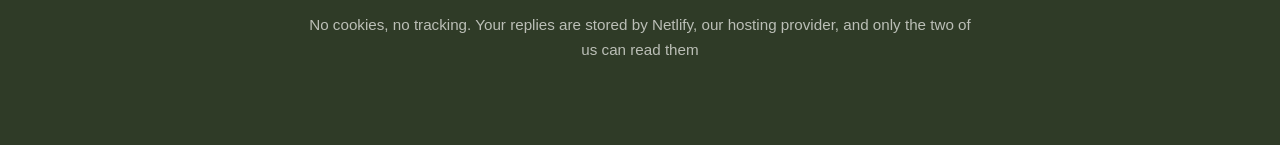
==== commit 453fd642: "RSVP: playful example name and e-mail (English and German) English: "Britney and Mark Spencer", "Ron" ====
--- a/index.html
+++ b/index.html
@@ -394,12 +394,12 @@
 
         <div class="form__row">
           <label class="form__label" for="rsvp-name"><span lang="en">Your name</span><span lang="de">Name</span><span lang="zh-Hans">您的姓名</span></label>
-          <input class="form__input" id="rsvp-name" name="name" type="text" required autocomplete="name" autocapitalize="words" spellcheck="false" placeholder="Jane &amp; John Doe" data-placeholder-de="Erika &amp; Max Mustermann" data-placeholder-zh="张三 &amp; 李四">
+          <input class="form__input" id="rsvp-name" name="name" type="text" required autocomplete="name" autocapitalize="words" spellcheck="false" placeholder="Britney and Mark Spencer" data-placeholder-de="Chantall und Cevin Meyer" data-placeholder-zh="张三 &amp; 李四">
         </div>
 
         <div class="form__row">
           <label class="form__label" for="rsvp-email"><span lang="en">Email</span><span lang="de">E-Mail</span><span lang="zh-Hans">电子邮箱</span></label>
-          <input class="form__input" id="rsvp-email" name="email" type="email" required autocomplete="email" placeholder="you@example.com" data-placeholder-de="ihr@beispiel.de" data-placeholder-zh="you@example.com">
+          <input class="form__input" id="rsvp-email" name="email" type="email" required autocomplete="email" placeholder="Ronaldo3000@ymail.net" data-placeholder-de="Mausilein63@gmx.de" data-placeholder-zh="you@example.com">
         </div>
 
         <fieldset class="form__row form__fieldset">
